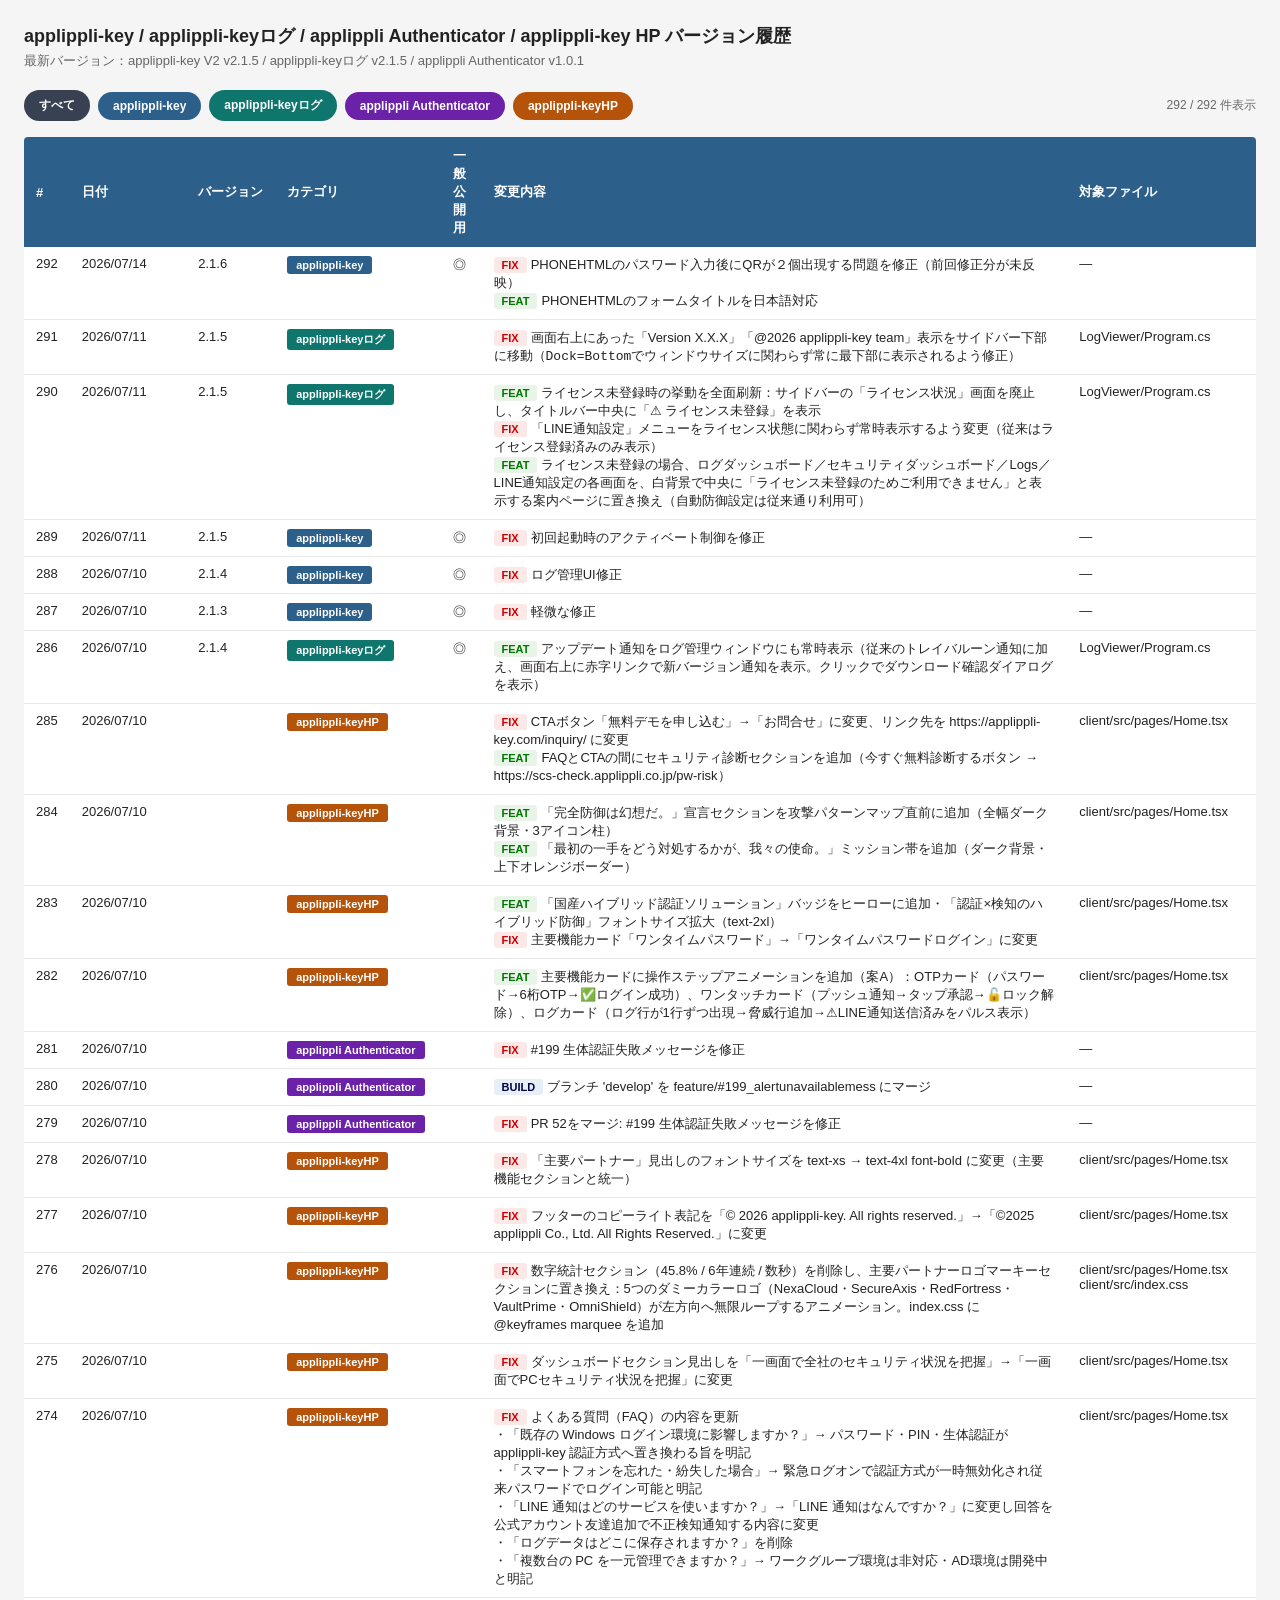
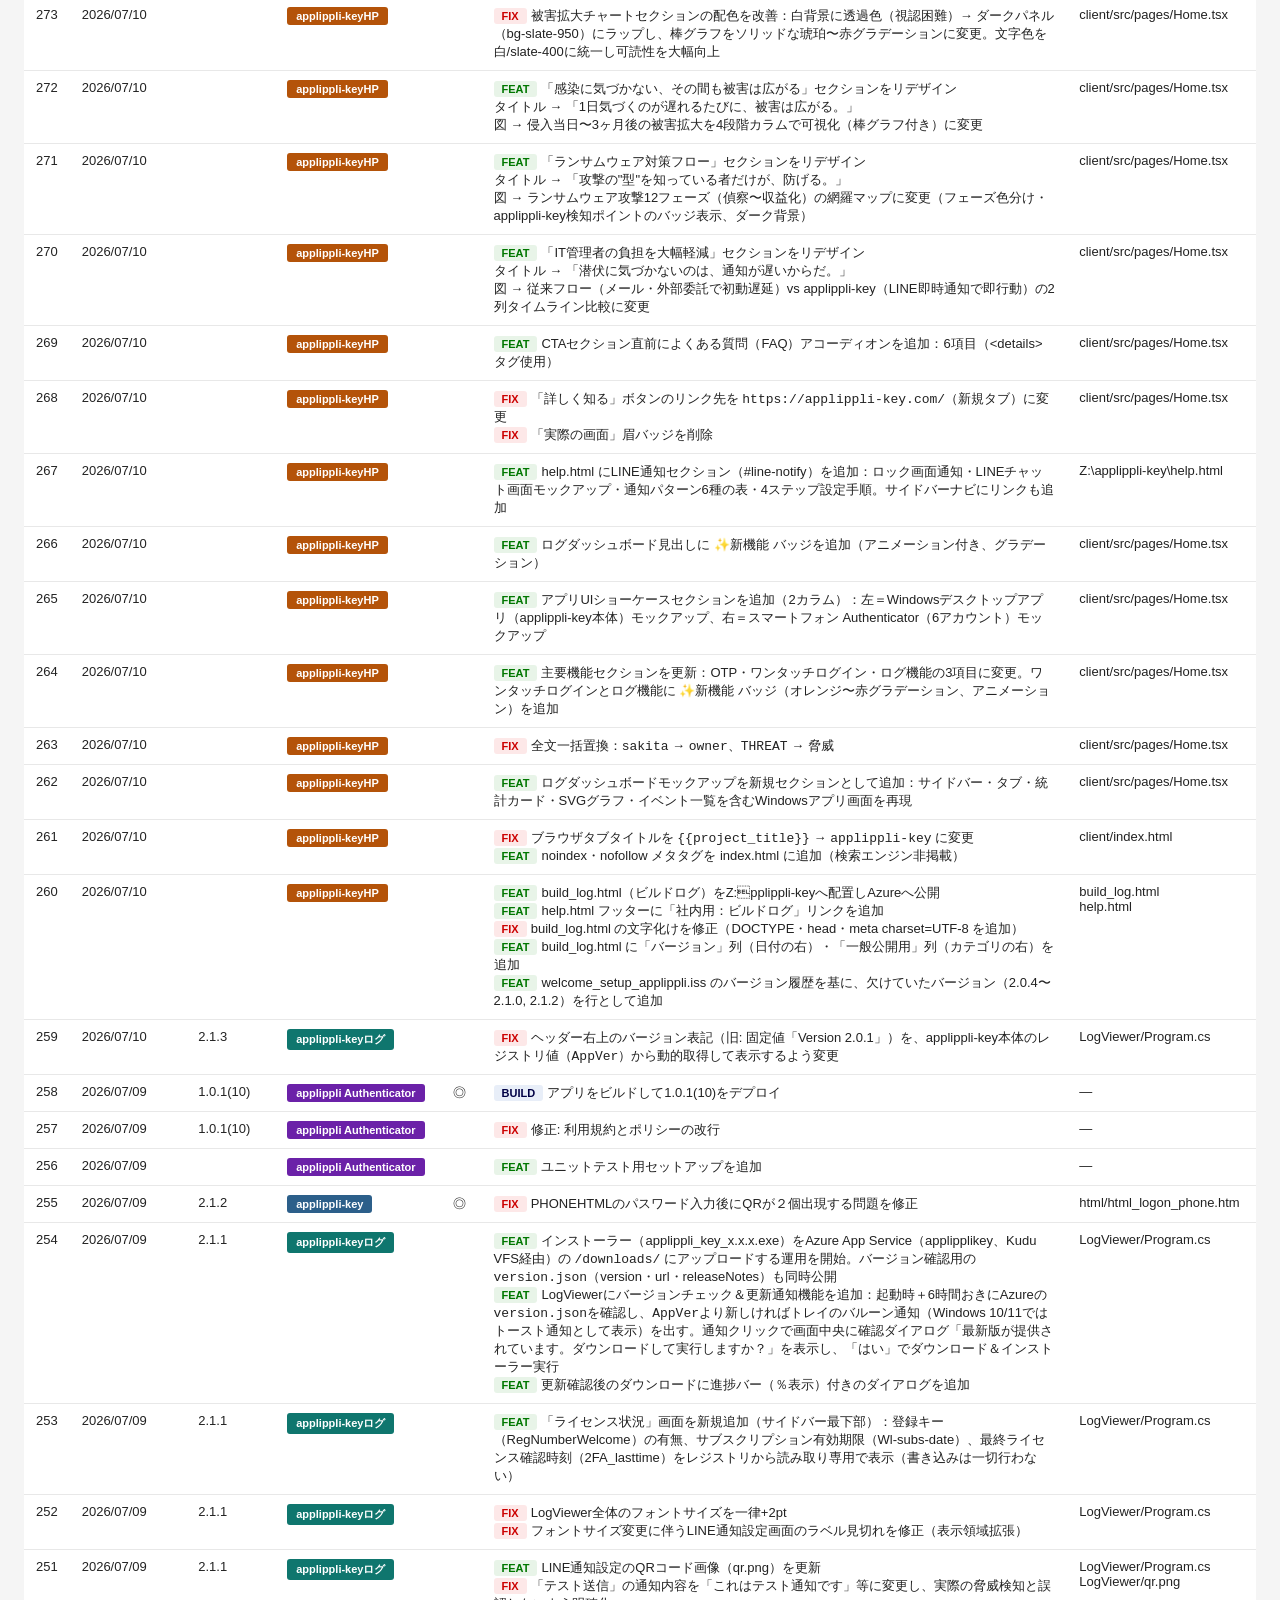
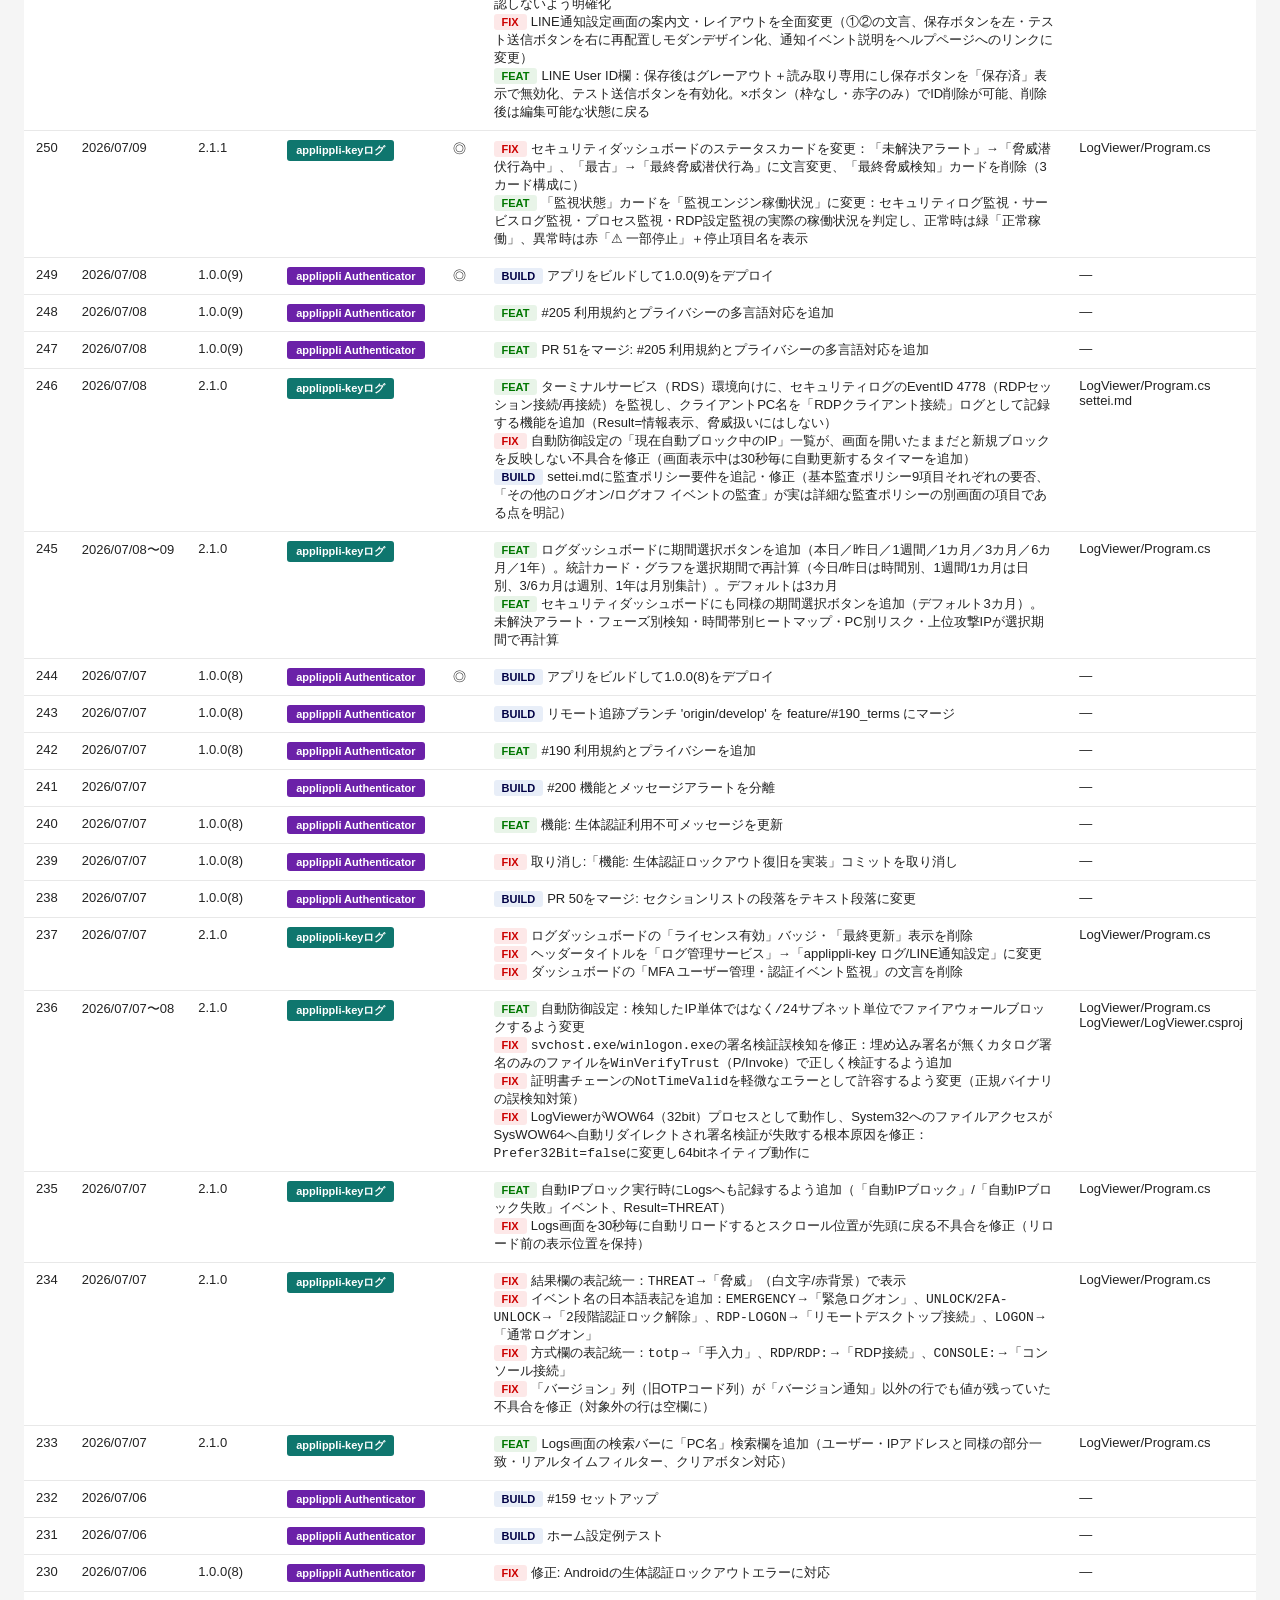
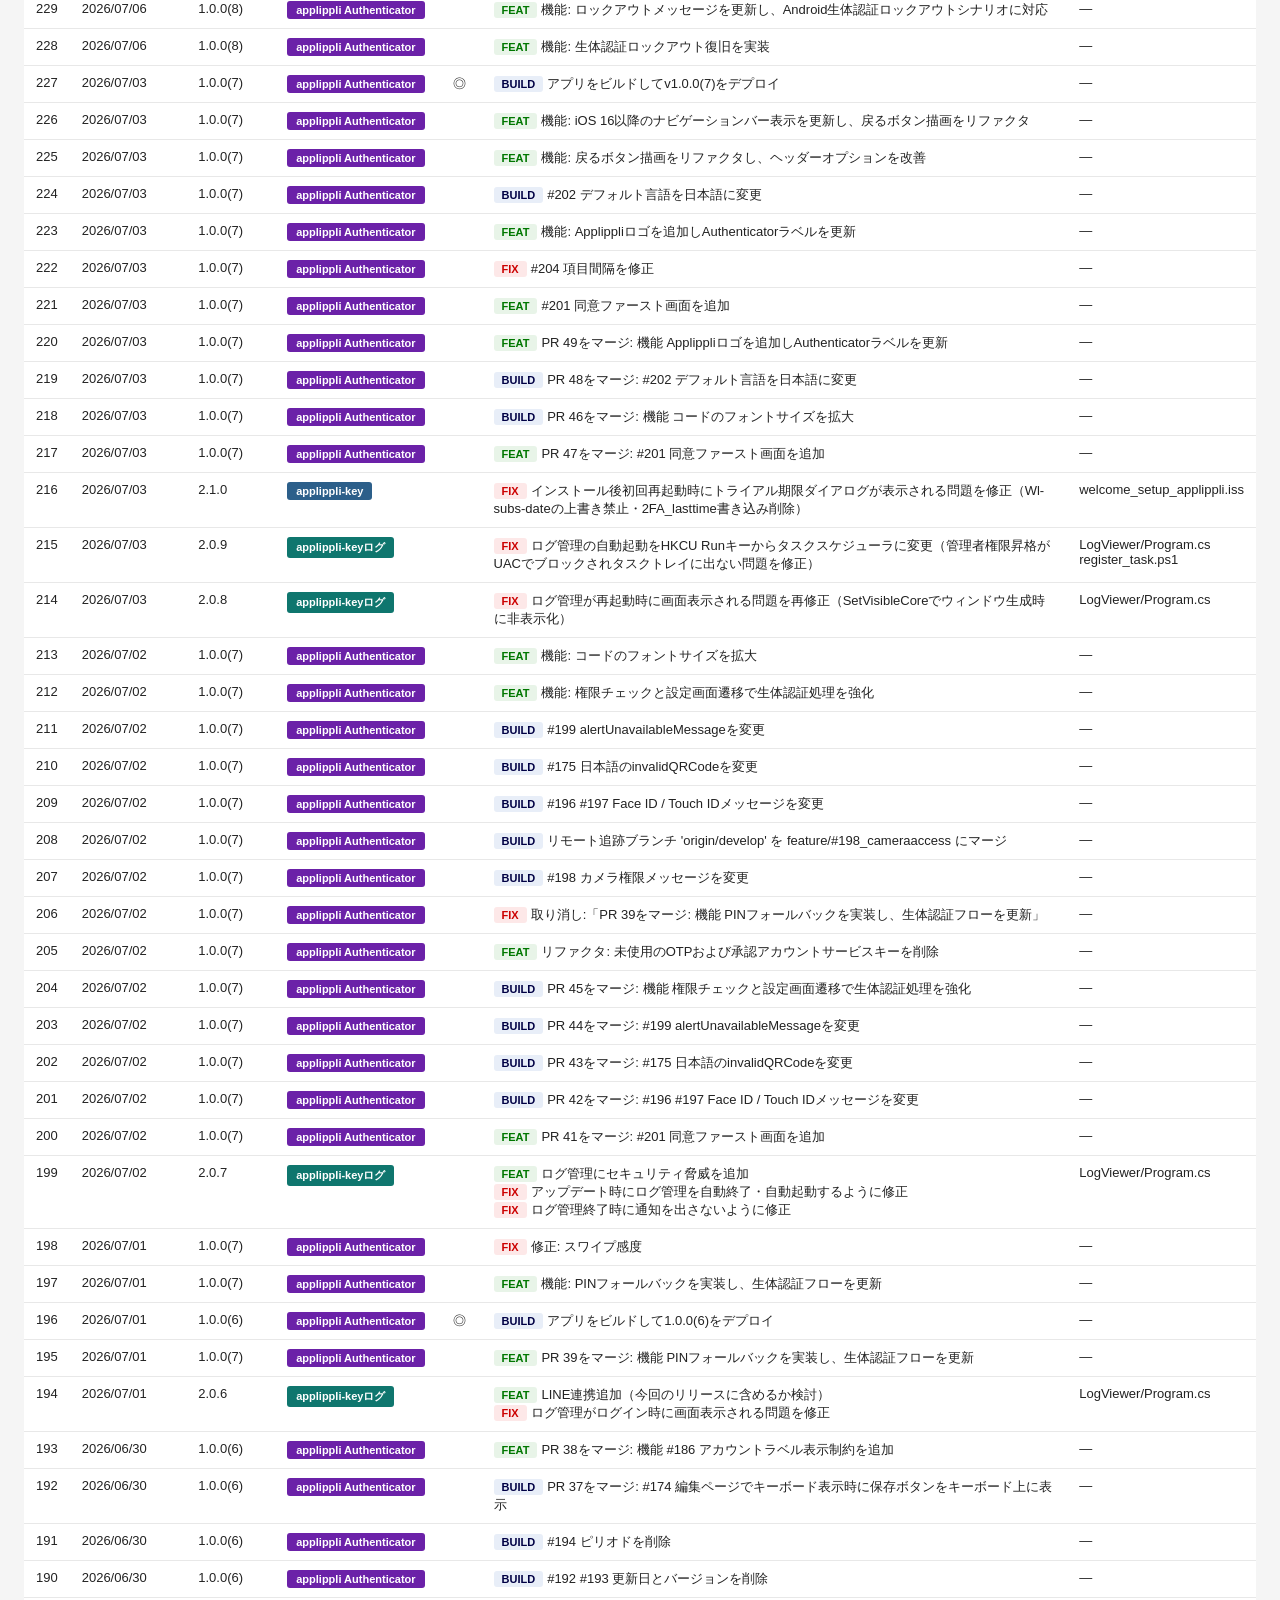
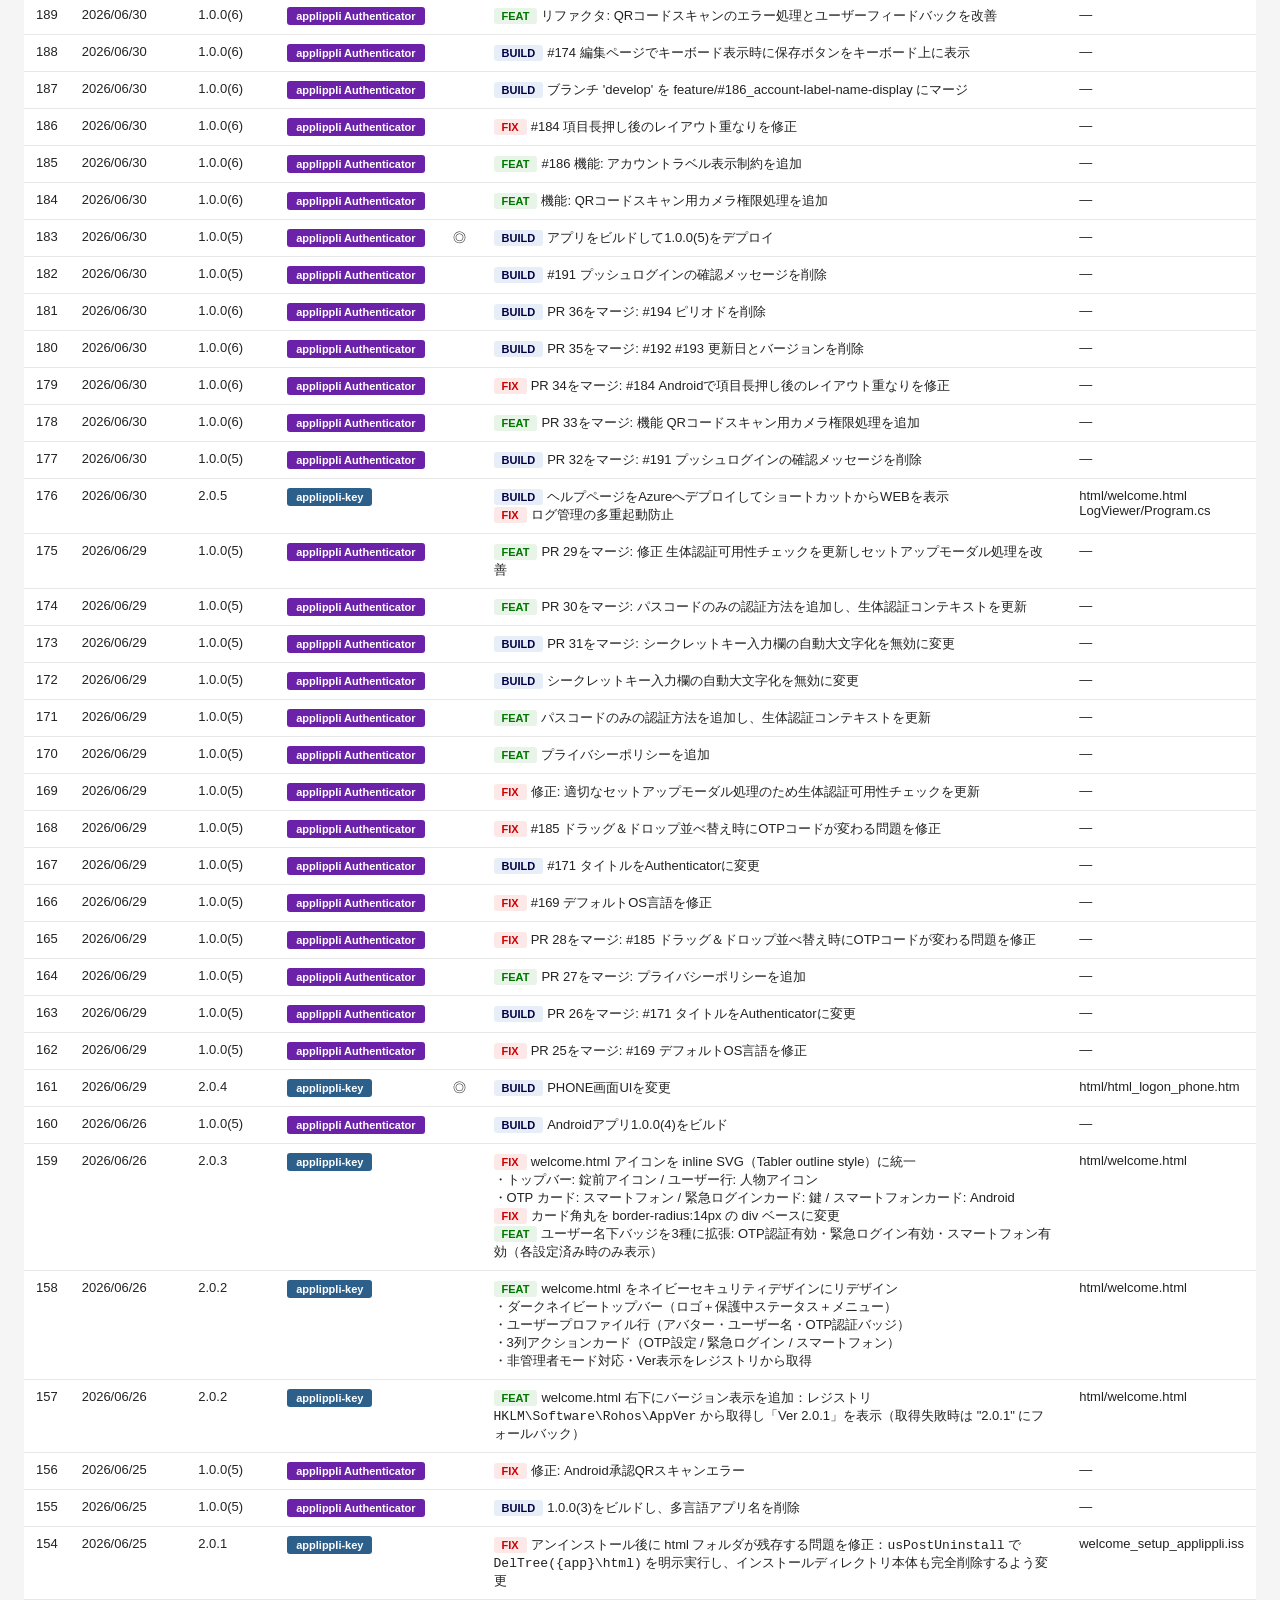
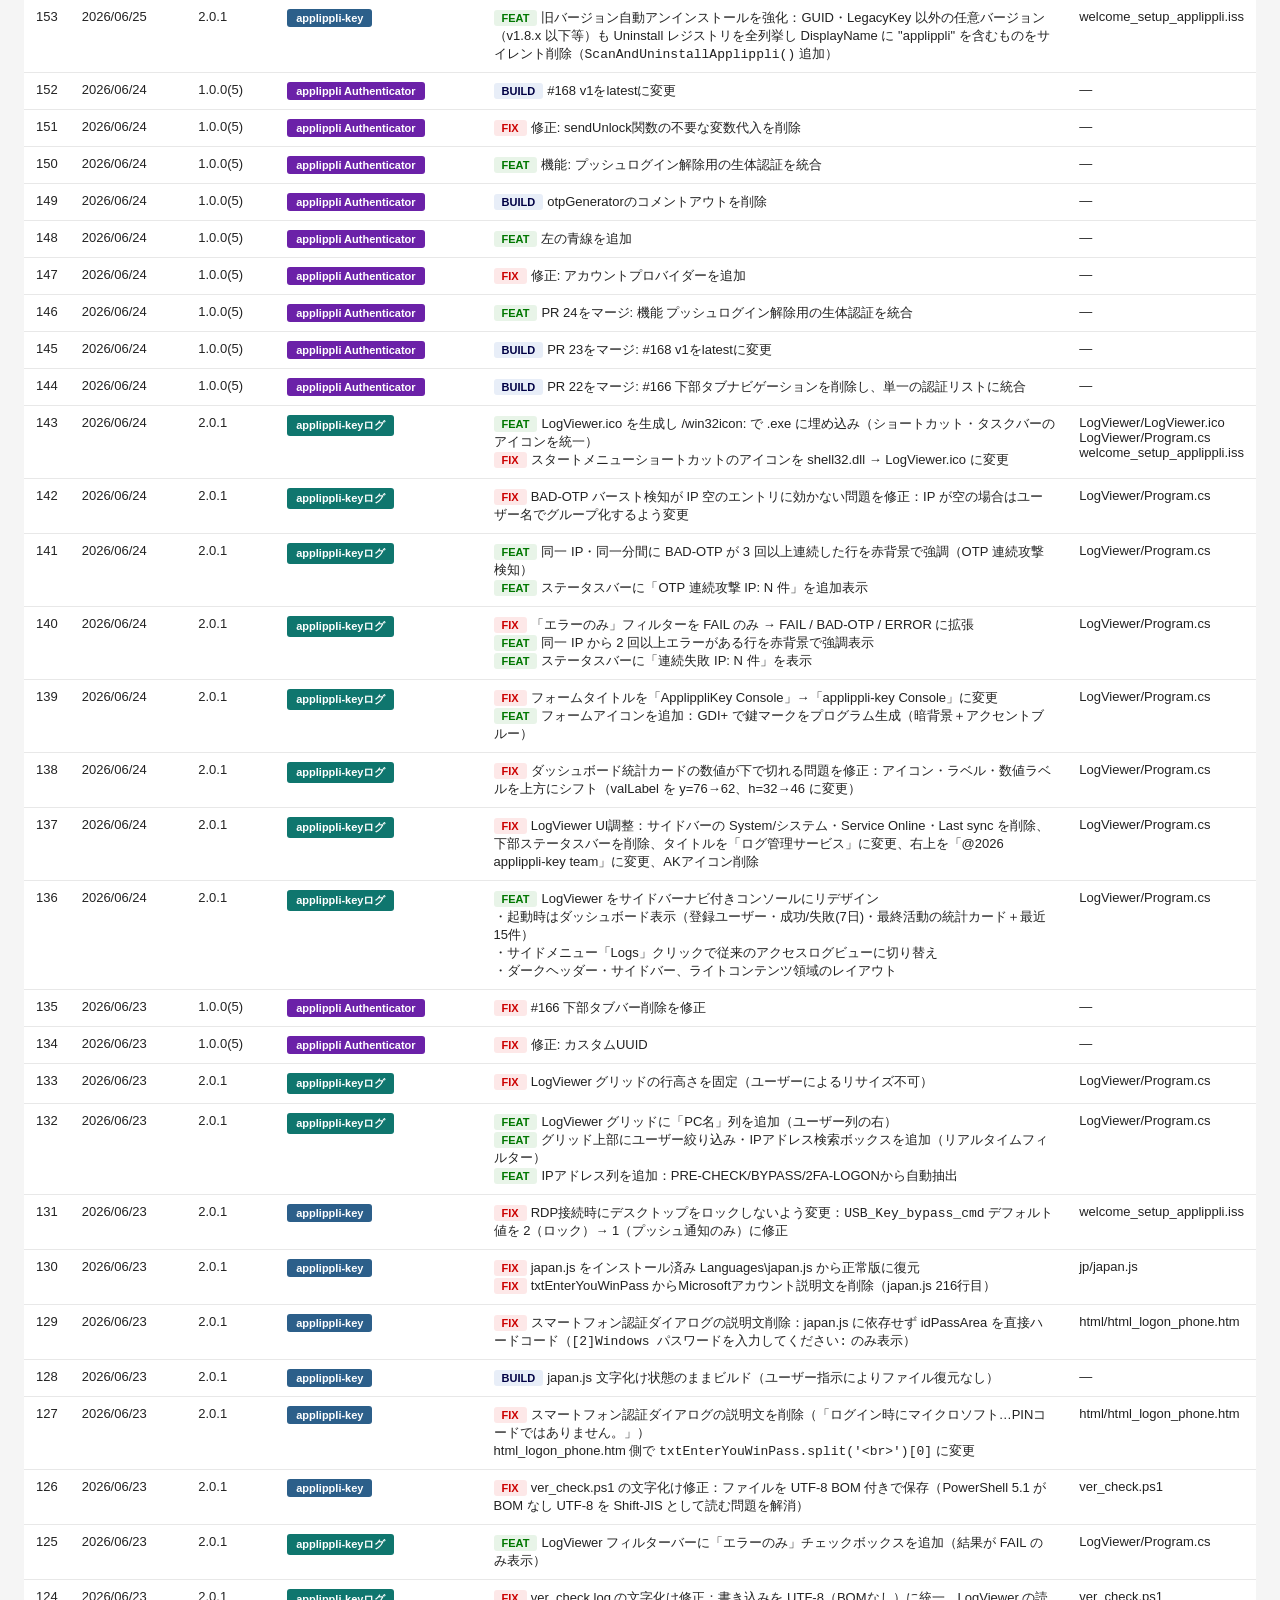
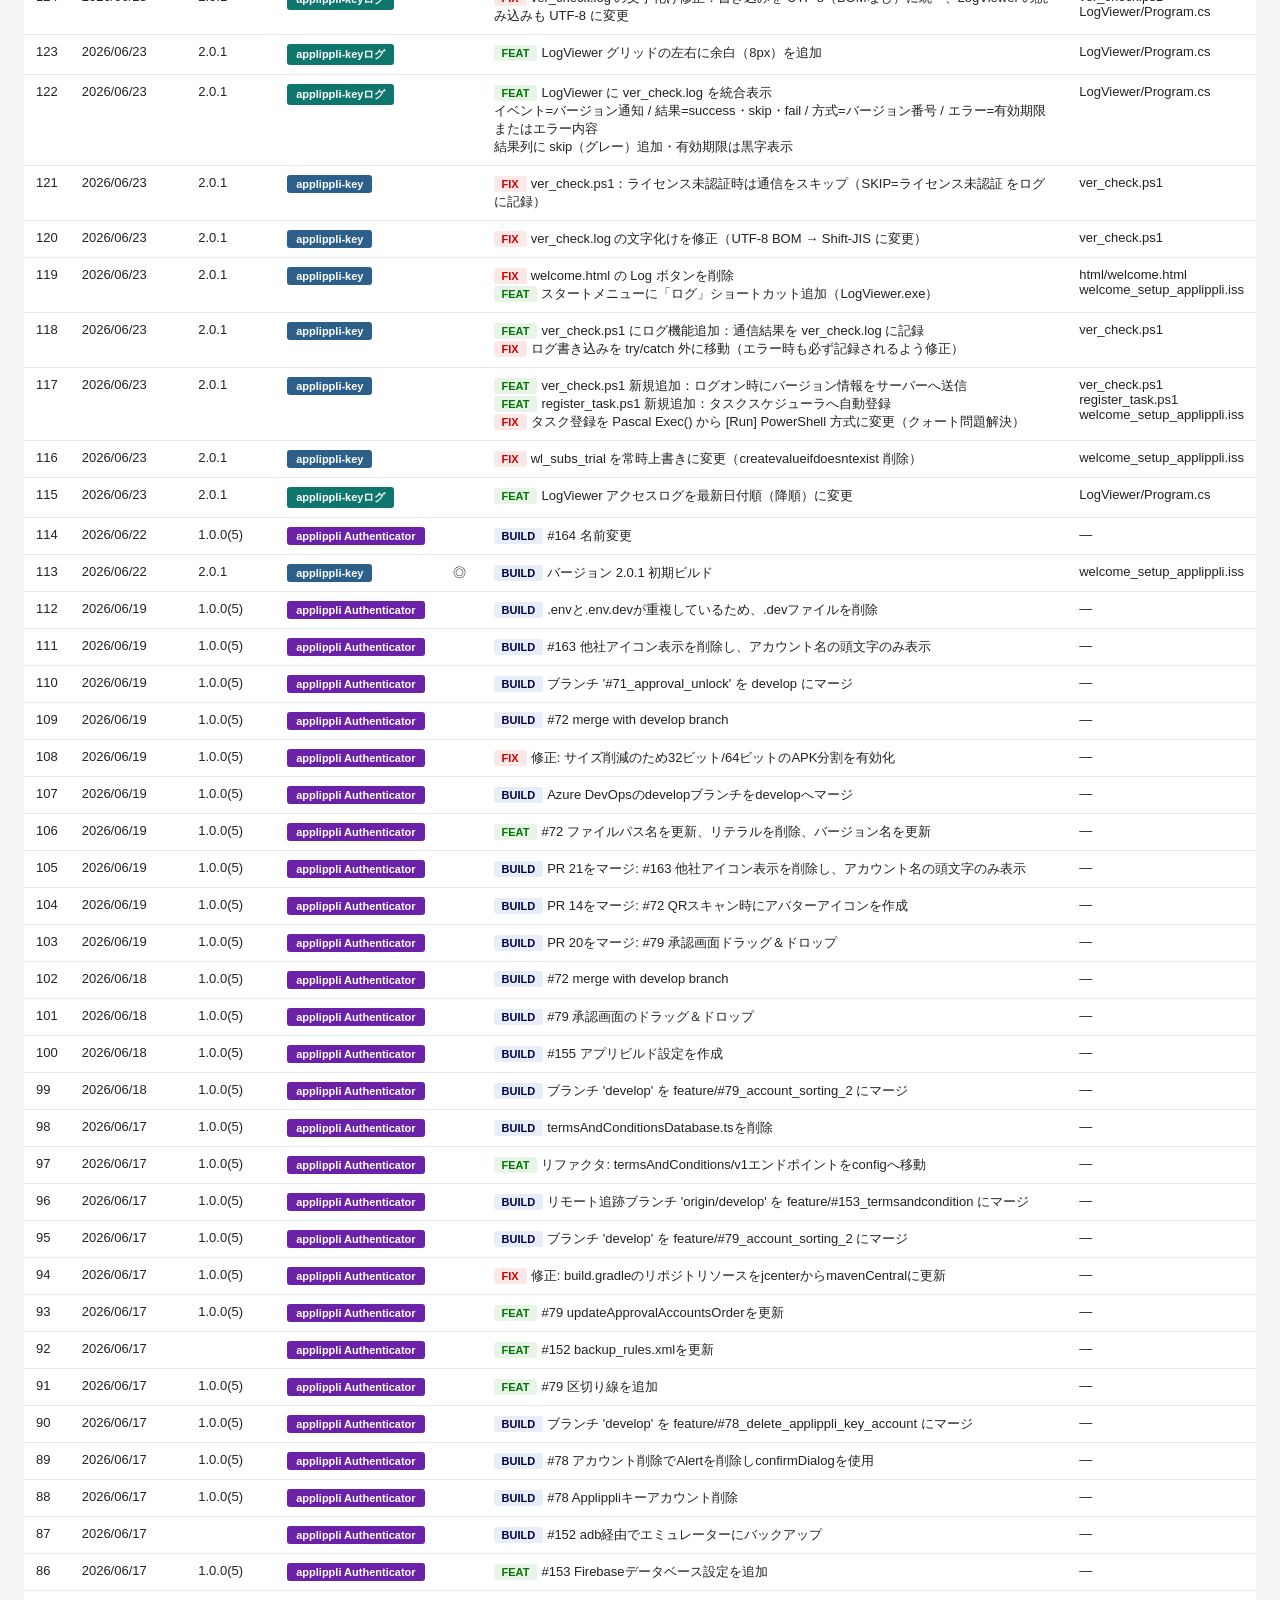
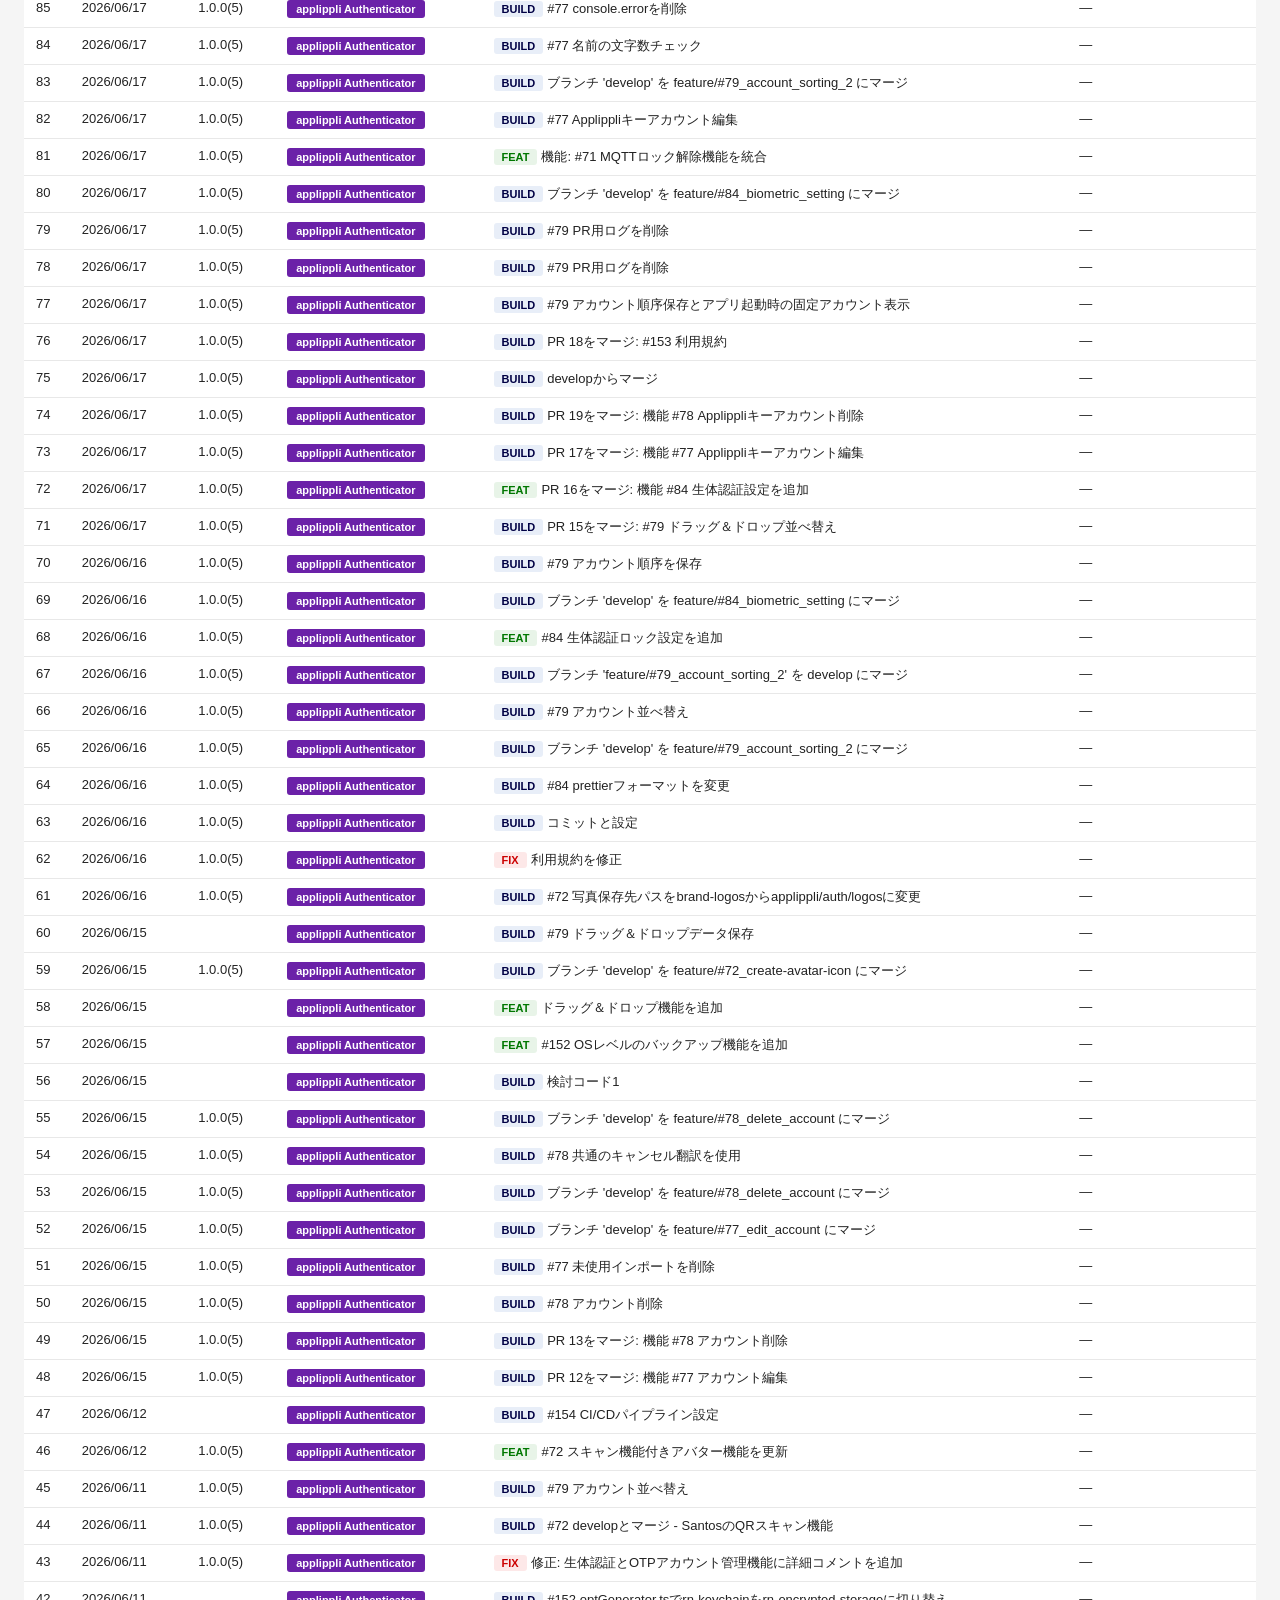
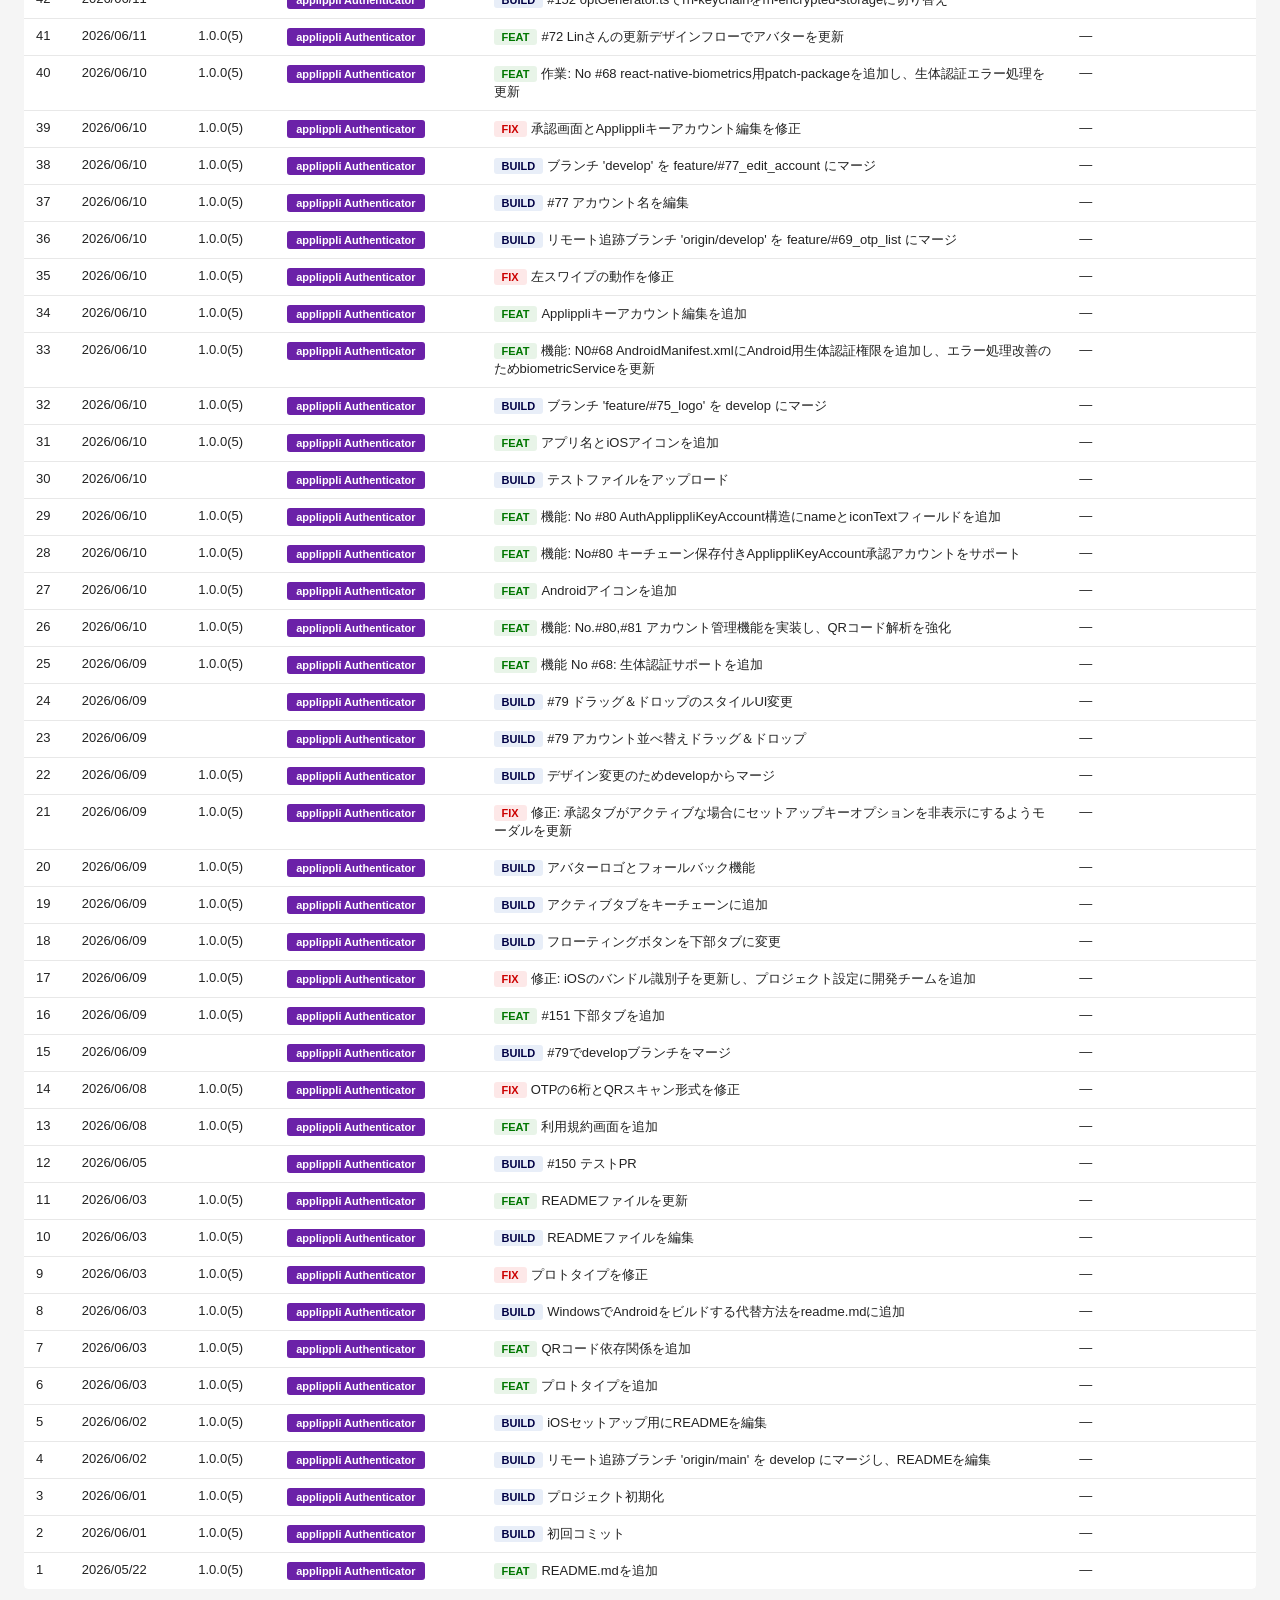
==== build_log.html @ fa963caf "feat(build_log): #292 applippli-key v2.1.6 PHONEHTML QR修正・フォームタイトル日本語対応 Co-Authored-By: Claude Sonne" ====
﻿<!DOCTYPE html>
<html lang="ja">
<head>
<meta charset="UTF-8">
<meta name="viewport" content="width=device-width, initial-scale=1.0">
<title>applippli-key / applippli-keyログ / applippli Authenticator / applippli-key HP バージョン履歴</title>
<style>
  body { font-family: 'Yu Gothic UI', Meiryo, sans-serif; margin: 24px; background: #f5f5f5; color: #222; }
  h1 { font-size: 18px; margin-bottom: 4px; }
  .subtitle { color: #666; font-size: 13px; margin-bottom: 20px; }
  table { border-collapse: collapse; width: 100%; background: #fff; box-shadow: 0 1px 4px rgba(0,0,0,.1); }
  th { background: #2c5f8a; color: #fff; padding: 10px 12px; text-align: left; font-size: 13px; }
  td { padding: 9px 12px; border-bottom: 1px solid #e8e8e8; font-size: 13px; vertical-align: top; }
  tr:last-child td { border-bottom: none; }
  tr:hover td { background: #f0f6ff; }
  .tag { display: inline-block; padding: 2px 8px; border-radius: 3px; font-size: 11px; font-weight: bold; margin-right: 4px; }
  .tag-fix  { background: #fde8e8; color: #c00; }
  .tag-feat { background: #e8f4e8; color: #070; }
  .tag-build{ background: #e8eef8; color: #004; }
  .date { white-space: nowrap; }
  .ver  { white-space: nowrap; }
  .pub  { text-align: center; }
  .cat  { display: inline-block; padding: 3px 9px; border-radius: 3px; font-size: 11px; font-weight: bold; white-space: nowrap; }
  .cat-key  { background: #2c5f8a; color: #fff; }
  .cat-log  { background: #0f766e; color: #fff; }
  .cat-auth { background: #6b21a8; color: #fff; }
  .cat-hp   { background: #b45309; color: #fff; }
  .filter-bar { display:flex; flex-wrap:wrap; gap:8px; align-items:center; margin-bottom:16px; }
  .filter-chip { border:1px solid #d0d5dd; background:#fff; color:#444; border-radius:20px; padding:6px 14px; font-size:12px; font-weight:bold; cursor:pointer; transition:all .15s; }
  .filter-chip:hover { background:#f0f4ff; }
  .filter-chip.active { color:#fff; border-color:transparent; }
  .filter-chip[data-cat="all"].active   { background:#374151; }
  .filter-chip[data-cat="cat-key"].active  { background:#2c5f8a; }
  .filter-chip[data-cat="cat-log"].active  { background:#0f766e; }
  .filter-chip[data-cat="cat-auth"].active { background:#6b21a8; }
  .filter-chip[data-cat="cat-hp"].active   { background:#b45309; }
  #filterCount { margin-left:auto; font-size:12px; color:#666; }
  .table-wrap { overflow-x: auto; -webkit-overflow-scrolling: touch; border-radius: 4px; }
  .table-wrap table { min-width: 760px; }

  @media (max-width: 640px) {
    body { margin: 10px; }
    h1 { font-size: 15px; line-height: 1.4; }
    .subtitle { font-size: 11px; margin-bottom: 14px; }
    .filter-bar { gap: 6px; margin-bottom: 12px; }
    .filter-chip { padding: 5px 10px; font-size: 11px; }
    #filterCount { width: 100%; margin-left: 0; margin-top: 2px; }
    .cat { font-size: 10px; padding: 2px 7px; }
    .tag { font-size: 10px; padding: 1px 6px; }

    /* テーブルをカード型に積み上げ表示（横スクロール不要） */
    .table-wrap { overflow-x: visible; }
    .table-wrap table { min-width: 0; width: 100%; box-shadow: none; background: transparent; border-collapse: separate; }
    thead { display: none; }
    tbody, tr, td { display: block; width: 100%; }
    tr {
      background: #fff;
      border: 1px solid #e2e8f0;
      border-radius: 8px;
      margin-bottom: 10px;
      padding: 10px 12px;
      box-shadow: 0 1px 3px rgba(0,0,0,.06);
    }
    tr:hover td { background: transparent; }
    td {
      padding: 4px 0;
      border-bottom: none;
      font-size: 12px;
    }
    td:empty { display: none; padding: 0; }
    td::before {
      content: attr(data-label);
      display: block;
      font-size: 10px;
      font-weight: bold;
      color: #8fa0b3;
      letter-spacing: .03em;
      margin-bottom: 2px;
    }
    td.num, td.date, td.ver { display: inline-block; width: auto; margin-right: 14px; vertical-align: top; }
  }
</style>
</head>
<body>

<h1>applippli-key / applippli-keyログ / applippli Authenticator / applippli-key HP バージョン履歴</h1>
<div class="subtitle">最新バージョン：applippli-key V2 v2.1.5 / applippli-keyログ v2.1.5 / applippli Authenticator v1.0.1</div>

<div class="filter-bar" id="filterBar">
  <button class="filter-chip active" data-cat="all">すべて</button>
  <button class="filter-chip active" data-cat="cat-key">applippli-key</button>
  <button class="filter-chip active" data-cat="cat-log">applippli-keyログ</button>
  <button class="filter-chip active" data-cat="cat-auth">applippli Authenticator</button>
  <button class="filter-chip active" data-cat="cat-hp">applippli-keyHP</button>
  <span id="filterCount"></span>
</div>

<div class="table-wrap">
<table>
  <thead>
    <tr>
      <th class="num">#</th>
      <th class="date">日付</th>
      <th class="ver">バージョン</th>
      <th>カテゴリ</th>
      <th class="pub">一般公開用</th>
      <th>変更内容</th>
      <th>対象ファイル</th>
    </tr>
  </thead>
  <tbody>
<tr data-cat="cat-key">
      <td class="num" data-label="#">292</td>
      <td class="date" data-label="日付">2026/07/14</td>
      <td class="ver" data-label="バージョン">2.1.6</td>
      <td data-label="カテゴリ"><span class="cat cat-key">applippli-key</span></td>
      <td class="pub" data-label="一般公開用">◎</td>
      <td data-label="変更内容"><span class="tag tag-fix">FIX</span>PHONEHTMLのパスワード入力後にQRが２個出現する問題を修正（前回修正分が未反映）<br><span class="tag tag-feat">FEAT</span>PHONEHTMLのフォームタイトルを日本語対応</td>
      <td data-label="対象ファイル">—</td>
    </tr>
<tr data-cat="cat-log">
      <td class="num" data-label="#">291</td>
      <td class="date" data-label="日付">2026/07/11</td>
      <td class="ver" data-label="バージョン">2.1.5</td>
      <td data-label="カテゴリ"><span class="cat cat-log">applippli-keyログ</span></td>
      <td class="pub" data-label="一般公開用"></td>
      <td data-label="変更内容"><span class="tag tag-fix">FIX</span>画面右上にあった「Version X.X.X」「@2026 applippli-key team」表示をサイドバー下部に移動（<code>Dock=Bottom</code>でウィンドウサイズに関わらず常に最下部に表示されるよう修正）</td>
      <td data-label="対象ファイル">LogViewer/Program.cs</td>
    </tr>
<tr data-cat="cat-log">
      <td class="num" data-label="#">290</td>
      <td class="date" data-label="日付">2026/07/11</td>
      <td class="ver" data-label="バージョン">2.1.5</td>
      <td data-label="カテゴリ"><span class="cat cat-log">applippli-keyログ</span></td>
      <td class="pub" data-label="一般公開用"></td>
      <td data-label="変更内容"><span class="tag tag-feat">FEAT</span>ライセンス未登録時の挙動を全面刷新：サイドバーの「ライセンス状況」画面を廃止し、タイトルバー中央に「⚠ ライセンス未登録」を表示<br>
          <span class="tag tag-fix">FIX</span>「LINE通知設定」メニューをライセンス状態に関わらず常時表示するよう変更（従来はライセンス登録済みのみ表示）<br>
          <span class="tag tag-feat">FEAT</span>ライセンス未登録の場合、ログダッシュボード／セキュリティダッシュボード／Logs／LINE通知設定の各画面を、白背景で中央に「ライセンス未登録のためご利用できません」と表示する案内ページに置き換え（自動防御設定は従来通り利用可）</td>
      <td data-label="対象ファイル">LogViewer/Program.cs</td>
    </tr>
<tr data-cat="cat-key">
      <td class="num" data-label="#">289</td>
      <td class="date" data-label="日付">2026/07/11</td>
      <td class="ver" data-label="バージョン">2.1.5</td>
      <td data-label="カテゴリ"><span class="cat cat-key">applippli-key</span></td>
      <td class="pub" data-label="一般公開用">◎</td>
      <td data-label="変更内容"><span class="tag tag-fix">FIX</span>初回起動時のアクティベート制御を修正</td>
      <td data-label="対象ファイル">—</td>
    </tr>
<tr data-cat="cat-key">
      <td class="num" data-label="#">288</td>
      <td class="date" data-label="日付">2026/07/10</td>
      <td class="ver" data-label="バージョン">2.1.4</td>
      <td data-label="カテゴリ"><span class="cat cat-key">applippli-key</span></td>
      <td class="pub" data-label="一般公開用">◎</td>
      <td data-label="変更内容"><span class="tag tag-fix">FIX</span>ログ管理UI修正</td>
      <td data-label="対象ファイル">—</td>
    </tr>
<tr data-cat="cat-key">
      <td class="num" data-label="#">287</td>
      <td class="date" data-label="日付">2026/07/10</td>
      <td class="ver" data-label="バージョン">2.1.3</td>
      <td data-label="カテゴリ"><span class="cat cat-key">applippli-key</span></td>
      <td class="pub" data-label="一般公開用">◎</td>
      <td data-label="変更内容"><span class="tag tag-fix">FIX</span>軽微な修正</td>
      <td data-label="対象ファイル">—</td>
    </tr>
<tr data-cat="cat-log">
      <td class="num" data-label="#">286</td>
      <td class="date" data-label="日付">2026/07/10</td>
      <td class="ver" data-label="バージョン">2.1.4</td>
      <td data-label="カテゴリ"><span class="cat cat-log">applippli-keyログ</span></td>
      <td class="pub" data-label="一般公開用">◎</td>
      <td data-label="変更内容"><span class="tag tag-feat">FEAT</span>アップデート通知をログ管理ウィンドウにも常時表示（従来のトレイバルーン通知に加え、画面右上に赤字リンクで新バージョン通知を表示。クリックでダウンロード確認ダイアログを表示）</td>
      <td data-label="対象ファイル">LogViewer/Program.cs</td>
    </tr>
<tr data-cat="cat-hp">
      <td class="num" data-label="#">285</td>
      <td class="date" data-label="日付">2026/07/10</td>
      <td class="ver" data-label="バージョン"></td>
      <td data-label="カテゴリ"><span class="cat cat-hp">applippli-keyHP</span></td>
      <td class="pub" data-label="一般公開用"></td>
      <td data-label="変更内容"><span class="tag tag-fix">FIX</span>CTAボタン「無料デモを申し込む」→「お問合せ」に変更、リンク先を https://applippli-key.com/inquiry/ に変更<br><span class="tag tag-feat">FEAT</span>FAQとCTAの間にセキュリティ診断セクションを追加（今すぐ無料診断するボタン → https://scs-check.applippli.co.jp/pw-risk）</td>
      <td data-label="対象ファイル">client/src/pages/Home.tsx</td>
    </tr>
<tr data-cat="cat-hp">
      <td class="num" data-label="#">284</td>
      <td class="date" data-label="日付">2026/07/10</td>
      <td class="ver" data-label="バージョン"></td>
      <td data-label="カテゴリ"><span class="cat cat-hp">applippli-keyHP</span></td>
      <td class="pub" data-label="一般公開用"></td>
      <td data-label="変更内容"><span class="tag tag-feat">FEAT</span>「完全防御は幻想だ。」宣言セクションを攻撃パターンマップ直前に追加（全幅ダーク背景・3アイコン柱）<br><span class="tag tag-feat">FEAT</span>「最初の一手をどう対処するかが、我々の使命。」ミッション帯を追加（ダーク背景・上下オレンジボーダー）</td>
      <td data-label="対象ファイル">client/src/pages/Home.tsx</td>
    </tr>
<tr data-cat="cat-hp">
      <td class="num" data-label="#">283</td>
      <td class="date" data-label="日付">2026/07/10</td>
      <td class="ver" data-label="バージョン"></td>
      <td data-label="カテゴリ"><span class="cat cat-hp">applippli-keyHP</span></td>
      <td class="pub" data-label="一般公開用"></td>
      <td data-label="変更内容"><span class="tag tag-feat">FEAT</span>「国産ハイブリッド認証ソリューション」バッジをヒーローに追加・「認証×検知のハイブリッド防御」フォントサイズ拡大（text-2xl）<br><span class="tag tag-fix">FIX</span>主要機能カード「ワンタイムパスワード」→「ワンタイムパスワードログイン」に変更</td>
      <td data-label="対象ファイル">client/src/pages/Home.tsx</td>
    </tr>
<tr data-cat="cat-hp">
      <td class="num" data-label="#">282</td>
      <td class="date" data-label="日付">2026/07/10</td>
      <td class="ver" data-label="バージョン"></td>
      <td data-label="カテゴリ"><span class="cat cat-hp">applippli-keyHP</span></td>
      <td class="pub" data-label="一般公開用"></td>
      <td data-label="変更内容"><span class="tag tag-feat">FEAT</span>主要機能カードに操作ステップアニメーションを追加（案A）：OTPカード（パスワード→6桁OTP→✅ログイン成功）、ワンタッチカード（プッシュ通知→タップ承認→🔓ロック解除）、ログカード（ログ行が1行ずつ出現→脅威行追加→⚠LINE通知送信済みをパルス表示）</td>
      <td data-label="対象ファイル">client/src/pages/Home.tsx</td>
    </tr>
<tr data-cat="cat-auth">
      <td class="num" data-label="#">281</td>
      <td class="date" data-label="日付">2026/07/10</td>
      <td class="ver" data-label="バージョン"></td>
      <td data-label="カテゴリ"><span class="cat cat-auth">applippli Authenticator</span></td>
      <td class="pub" data-label="一般公開用"></td>
      <td data-label="変更内容"><span class="tag tag-fix">FIX</span>#199 生体認証失敗メッセージを修正</td>
      <td data-label="対象ファイル">—</td>
    </tr>
<tr data-cat="cat-auth">
      <td class="num" data-label="#">280</td>
      <td class="date" data-label="日付">2026/07/10</td>
      <td class="ver" data-label="バージョン"></td>
      <td data-label="カテゴリ"><span class="cat cat-auth">applippli Authenticator</span></td>
      <td class="pub" data-label="一般公開用"></td>
      <td data-label="変更内容"><span class="tag tag-build">BUILD</span>ブランチ 'develop' を feature/#199_alertunavailablemess にマージ</td>
      <td data-label="対象ファイル">—</td>
    </tr>
<tr data-cat="cat-auth">
      <td class="num" data-label="#">279</td>
      <td class="date" data-label="日付">2026/07/10</td>
      <td class="ver" data-label="バージョン"></td>
      <td data-label="カテゴリ"><span class="cat cat-auth">applippli Authenticator</span></td>
      <td class="pub" data-label="一般公開用"></td>
      <td data-label="変更内容"><span class="tag tag-fix">FIX</span>PR 52をマージ: #199 生体認証失敗メッセージを修正</td>
      <td data-label="対象ファイル">—</td>
    </tr>
<tr data-cat="cat-hp">
      <td class="num" data-label="#">278</td>
      <td class="date" data-label="日付">2026/07/10</td>
      <td class="ver" data-label="バージョン"></td>
      <td data-label="カテゴリ"><span class="cat cat-hp">applippli-keyHP</span></td>
      <td class="pub" data-label="一般公開用"></td>
      <td data-label="変更内容"><span class="tag tag-fix">FIX</span>「主要パートナー」見出しのフォントサイズを text-xs → text-4xl font-bold に変更（主要機能セクションと統一）</td>
      <td data-label="対象ファイル">client/src/pages/Home.tsx</td>
    </tr>
<tr data-cat="cat-hp">
      <td class="num" data-label="#">277</td>
      <td class="date" data-label="日付">2026/07/10</td>
      <td class="ver" data-label="バージョン"></td>
      <td data-label="カテゴリ"><span class="cat cat-hp">applippli-keyHP</span></td>
      <td class="pub" data-label="一般公開用"></td>
      <td data-label="変更内容"><span class="tag tag-fix">FIX</span>フッターのコピーライト表記を「© 2026 applippli-key. All rights reserved.」→「©2025 applippli Co., Ltd. All Rights Reserved.」に変更</td>
      <td data-label="対象ファイル">client/src/pages/Home.tsx</td>
    </tr>
<tr data-cat="cat-hp">
      <td class="num" data-label="#">276</td>
      <td class="date" data-label="日付">2026/07/10</td>
      <td class="ver" data-label="バージョン"></td>
      <td data-label="カテゴリ"><span class="cat cat-hp">applippli-keyHP</span></td>
      <td class="pub" data-label="一般公開用"></td>
      <td data-label="変更内容"><span class="tag tag-fix">FIX</span>数字統計セクション（45.8% / 6年連続 / 数秒）を削除し、主要パートナーロゴマーキーセクションに置き換え：5つのダミーカラーロゴ（NexaCloud・SecureAxis・RedFortress・VaultPrime・OmniShield）が左方向へ無限ループするアニメーション。index.css に @keyframes marquee を追加</td>
      <td data-label="対象ファイル">client/src/pages/Home.tsx<br>client/src/index.css</td>
    </tr>
<tr data-cat="cat-hp">
      <td class="num" data-label="#">275</td>
      <td class="date" data-label="日付">2026/07/10</td>
      <td class="ver" data-label="バージョン"></td>
      <td data-label="カテゴリ"><span class="cat cat-hp">applippli-keyHP</span></td>
      <td class="pub" data-label="一般公開用"></td>
      <td data-label="変更内容"><span class="tag tag-fix">FIX</span>ダッシュボードセクション見出しを「一画面で全社のセキュリティ状況を把握」→「一画面でPCセキュリティ状況を把握」に変更</td>
      <td data-label="対象ファイル">client/src/pages/Home.tsx</td>
    </tr>
<tr data-cat="cat-hp">
      <td class="num" data-label="#">274</td>
      <td class="date" data-label="日付">2026/07/10</td>
      <td class="ver" data-label="バージョン"></td>
      <td data-label="カテゴリ"><span class="cat cat-hp">applippli-keyHP</span></td>
      <td class="pub" data-label="一般公開用"></td>
      <td data-label="変更内容"><span class="tag tag-fix">FIX</span>よくある質問（FAQ）の内容を更新<br>
          ・「既存の Windows ログイン環境に影響しますか？」→ パスワード・PIN・生体認証が applippli-key 認証方式へ置き換わる旨を明記<br>
          ・「スマートフォンを忘れた・紛失した場合」→ 緊急ログオンで認証方式が一時無効化され従来パスワードでログイン可能と明記<br>
          ・「LINE 通知はどのサービスを使いますか？」→「LINE 通知はなんですか？」に変更し回答を公式アカウント友達追加で不正検知通知する内容に変更<br>
          ・「ログデータはどこに保存されますか？」を削除<br>
          ・「複数台の PC を一元管理できますか？」→ ワークグループ環境は非対応・AD環境は開発中と明記</td>
      <td data-label="対象ファイル">client/src/pages/Home.tsx</td>
    </tr>
<tr data-cat="cat-hp">
      <td class="num" data-label="#">273</td>
      <td class="date" data-label="日付">2026/07/10</td>
      <td class="ver" data-label="バージョン"></td>
      <td data-label="カテゴリ"><span class="cat cat-hp">applippli-keyHP</span></td>
      <td class="pub" data-label="一般公開用"></td>
      <td data-label="変更内容"><span class="tag tag-fix">FIX</span>被害拡大チャートセクションの配色を改善：白背景に透過色（視認困難）→ ダークパネル（bg-slate-950）にラップし、棒グラフをソリッドな琥珀〜赤グラデーションに変更。文字色を白/slate-400に統一し可読性を大幅向上</td>
      <td data-label="対象ファイル">client/src/pages/Home.tsx</td>
    </tr>
<tr data-cat="cat-hp">
      <td class="num" data-label="#">272</td>
      <td class="date" data-label="日付">2026/07/10</td>
      <td class="ver" data-label="バージョン"></td>
      <td data-label="カテゴリ"><span class="cat cat-hp">applippli-keyHP</span></td>
      <td class="pub" data-label="一般公開用"></td>
      <td data-label="変更内容"><span class="tag tag-feat">FEAT</span>「感染に気づかない、その間も被害は広がる」セクションをリデザイン<br>
          タイトル → 「1日気づくのが遅れるたびに、被害は広がる。」<br>
          図 → 侵入当日〜3ヶ月後の被害拡大を4段階カラムで可視化（棒グラフ付き）に変更</td>
      <td data-label="対象ファイル">client/src/pages/Home.tsx</td>
    </tr>
<tr data-cat="cat-hp">
      <td class="num" data-label="#">271</td>
      <td class="date" data-label="日付">2026/07/10</td>
      <td class="ver" data-label="バージョン"></td>
      <td data-label="カテゴリ"><span class="cat cat-hp">applippli-keyHP</span></td>
      <td class="pub" data-label="一般公開用"></td>
      <td data-label="変更内容"><span class="tag tag-feat">FEAT</span>「ランサムウェア対策フロー」セクションをリデザイン<br>
          タイトル → 「攻撃の"型"を知っている者だけが、防げる。」<br>
          図 → ランサムウェア攻撃12フェーズ（偵察〜収益化）の網羅マップに変更（フェーズ色分け・applippli-key検知ポイントのバッジ表示、ダーク背景）</td>
      <td data-label="対象ファイル">client/src/pages/Home.tsx</td>
    </tr>
<tr data-cat="cat-hp">
      <td class="num" data-label="#">270</td>
      <td class="date" data-label="日付">2026/07/10</td>
      <td class="ver" data-label="バージョン"></td>
      <td data-label="カテゴリ"><span class="cat cat-hp">applippli-keyHP</span></td>
      <td class="pub" data-label="一般公開用"></td>
      <td data-label="変更内容"><span class="tag tag-feat">FEAT</span>「IT管理者の負担を大幅軽減」セクションをリデザイン<br>
          タイトル → 「潜伏に気づかないのは、通知が遅いからだ。」<br>
          図 → 従来フロー（メール・外部委託で初動遅延）vs applippli-key（LINE即時通知で即行動）の2列タイムライン比較に変更</td>
      <td data-label="対象ファイル">client/src/pages/Home.tsx</td>
    </tr>
<tr data-cat="cat-hp">
      <td class="num" data-label="#">269</td>
      <td class="date" data-label="日付">2026/07/10</td>
      <td class="ver" data-label="バージョン"></td>
      <td data-label="カテゴリ"><span class="cat cat-hp">applippli-keyHP</span></td>
      <td class="pub" data-label="一般公開用"></td>
      <td data-label="変更内容"><span class="tag tag-feat">FEAT</span>CTAセクション直前によくある質問（FAQ）アコーディオンを追加：6項目（&lt;details&gt;タグ使用）</td>
      <td data-label="対象ファイル">client/src/pages/Home.tsx</td>
    </tr>
<tr data-cat="cat-hp">
      <td class="num" data-label="#">268</td>
      <td class="date" data-label="日付">2026/07/10</td>
      <td class="ver" data-label="バージョン"></td>
      <td data-label="カテゴリ"><span class="cat cat-hp">applippli-keyHP</span></td>
      <td class="pub" data-label="一般公開用"></td>
      <td data-label="変更内容"><span class="tag tag-fix">FIX</span>「詳しく知る」ボタンのリンク先を <code>https://applippli-key.com/</code>（新規タブ）に変更<br>
          <span class="tag tag-fix">FIX</span>「実際の画面」眉バッジを削除</td>
      <td data-label="対象ファイル">client/src/pages/Home.tsx</td>
    </tr>
<tr data-cat="cat-hp">
      <td class="num" data-label="#">267</td>
      <td class="date" data-label="日付">2026/07/10</td>
      <td class="ver" data-label="バージョン"></td>
      <td data-label="カテゴリ"><span class="cat cat-hp">applippli-keyHP</span></td>
      <td class="pub" data-label="一般公開用"></td>
      <td data-label="変更内容"><span class="tag tag-feat">FEAT</span>help.html にLINE通知セクション（#line-notify）を追加：ロック画面通知・LINEチャット画面モックアップ・通知パターン6種の表・4ステップ設定手順。サイドバーナビにリンクも追加</td>
      <td data-label="対象ファイル">Z:\applippli-key\help.html</td>
    </tr>
<tr data-cat="cat-hp">
      <td class="num" data-label="#">266</td>
      <td class="date" data-label="日付">2026/07/10</td>
      <td class="ver" data-label="バージョン"></td>
      <td data-label="カテゴリ"><span class="cat cat-hp">applippli-keyHP</span></td>
      <td class="pub" data-label="一般公開用"></td>
      <td data-label="変更内容"><span class="tag tag-feat">FEAT</span>ログダッシュボード見出しに ✨新機能 バッジを追加（アニメーション付き、グラデーション）</td>
      <td data-label="対象ファイル">client/src/pages/Home.tsx</td>
    </tr>
<tr data-cat="cat-hp">
      <td class="num" data-label="#">265</td>
      <td class="date" data-label="日付">2026/07/10</td>
      <td class="ver" data-label="バージョン"></td>
      <td data-label="カテゴリ"><span class="cat cat-hp">applippli-keyHP</span></td>
      <td class="pub" data-label="一般公開用"></td>
      <td data-label="変更内容"><span class="tag tag-feat">FEAT</span>アプリUIショーケースセクションを追加（2カラム）：左＝Windowsデスクトップアプリ（applippli-key本体）モックアップ、右＝スマートフォン Authenticator（6アカウント）モックアップ</td>
      <td data-label="対象ファイル">client/src/pages/Home.tsx</td>
    </tr>
<tr data-cat="cat-hp">
      <td class="num" data-label="#">264</td>
      <td class="date" data-label="日付">2026/07/10</td>
      <td class="ver" data-label="バージョン"></td>
      <td data-label="カテゴリ"><span class="cat cat-hp">applippli-keyHP</span></td>
      <td class="pub" data-label="一般公開用"></td>
      <td data-label="変更内容"><span class="tag tag-feat">FEAT</span>主要機能セクションを更新：OTP・ワンタッチログイン・ログ機能の3項目に変更。ワンタッチログインとログ機能に ✨新機能 バッジ（オレンジ〜赤グラデーション、アニメーション）を追加</td>
      <td data-label="対象ファイル">client/src/pages/Home.tsx</td>
    </tr>
<tr data-cat="cat-hp">
      <td class="num" data-label="#">263</td>
      <td class="date" data-label="日付">2026/07/10</td>
      <td class="ver" data-label="バージョン"></td>
      <td data-label="カテゴリ"><span class="cat cat-hp">applippli-keyHP</span></td>
      <td class="pub" data-label="一般公開用"></td>
      <td data-label="変更内容"><span class="tag tag-fix">FIX</span>全文一括置換：<code>sakita</code> → <code>owner</code>、<code>THREAT</code> → <code>脅威</code></td>
      <td data-label="対象ファイル">client/src/pages/Home.tsx</td>
    </tr>
<tr data-cat="cat-hp">
      <td class="num" data-label="#">262</td>
      <td class="date" data-label="日付">2026/07/10</td>
      <td class="ver" data-label="バージョン"></td>
      <td data-label="カテゴリ"><span class="cat cat-hp">applippli-keyHP</span></td>
      <td class="pub" data-label="一般公開用"></td>
      <td data-label="変更内容"><span class="tag tag-feat">FEAT</span>ログダッシュボードモックアップを新規セクションとして追加：サイドバー・タブ・統計カード・SVGグラフ・イベント一覧を含むWindowsアプリ画面を再現</td>
      <td data-label="対象ファイル">client/src/pages/Home.tsx</td>
    </tr>
<tr data-cat="cat-hp">
      <td class="num" data-label="#">261</td>
      <td class="date" data-label="日付">2026/07/10</td>
      <td class="ver" data-label="バージョン"></td>
      <td data-label="カテゴリ"><span class="cat cat-hp">applippli-keyHP</span></td>
      <td class="pub" data-label="一般公開用"></td>
      <td data-label="変更内容"><span class="tag tag-fix">FIX</span>ブラウザタブタイトルを <code>{{project_title}}</code> → <code>applippli-key</code> に変更<br>
          <span class="tag tag-feat">FEAT</span>noindex・nofollow メタタグを index.html に追加（検索エンジン非掲載）</td>
      <td data-label="対象ファイル">client/index.html</td>
    </tr>
<tr data-cat="cat-hp">
      <td class="num" data-label="#">260</td>
      <td class="date" data-label="日付">2026/07/10</td>
      <td class="ver" data-label="バージョン"></td>
      <td data-label="カテゴリ"><span class="cat cat-hp">applippli-keyHP</span></td>
      <td class="pub" data-label="一般公開用"></td>
      <td data-label="変更内容"><span class="tag tag-feat">FEAT</span>build_log.html（ビルドログ）をZ:pplippli-keyへ配置しAzureへ公開<br>
          <span class="tag tag-feat">FEAT</span>help.html フッターに「社内用：ビルドログ」リンクを追加<br>
          <span class="tag tag-fix">FIX</span>build_log.html の文字化けを修正（DOCTYPE・head・meta charset=UTF-8 を追加）<br>
          <span class="tag tag-feat">FEAT</span>build_log.html に「バージョン」列（日付の右）・「一般公開用」列（カテゴリの右）を追加<br>
          <span class="tag tag-feat">FEAT</span>welcome_setup_applippli.iss のバージョン履歴を基に、欠けていたバージョン（2.0.4〜2.1.0, 2.1.2）を行として追加</td>
      <td data-label="対象ファイル">build_log.html<br>help.html</td>
    </tr>
<tr data-cat="cat-log">
      <td class="num" data-label="#">259</td>
      <td class="date" data-label="日付">2026/07/10</td>
      <td class="ver" data-label="バージョン">2.1.3</td>
      <td data-label="カテゴリ"><span class="cat cat-log">applippli-keyログ</span></td>
      <td class="pub" data-label="一般公開用"></td>
      <td data-label="変更内容"><span class="tag tag-fix">FIX</span>ヘッダー右上のバージョン表記（旧: 固定値「Version 2.0.1」）を、applippli-key本体のレジストリ値（<code>AppVer</code>）から動的取得して表示するよう変更</td>
      <td data-label="対象ファイル">LogViewer/Program.cs</td>
    </tr>
<tr data-cat="cat-auth">
      <td class="num" data-label="#">258</td>
      <td class="date" data-label="日付">2026/07/09</td>
      <td class="ver" data-label="バージョン">1.0.1(10)</td>
      <td data-label="カテゴリ"><span class="cat cat-auth">applippli Authenticator</span></td>
      <td class="pub" data-label="一般公開用">◎</td>
      <td data-label="変更内容"><span class="tag tag-build">BUILD</span>アプリをビルドして1.0.1(10)をデプロイ</td>
      <td data-label="対象ファイル">—</td>
    </tr>
<tr data-cat="cat-auth">
      <td class="num" data-label="#">257</td>
      <td class="date" data-label="日付">2026/07/09</td>
      <td class="ver" data-label="バージョン">1.0.1(10)</td>
      <td data-label="カテゴリ"><span class="cat cat-auth">applippli Authenticator</span></td>
      <td class="pub" data-label="一般公開用"></td>
      <td data-label="変更内容"><span class="tag tag-fix">FIX</span>修正: 利用規約とポリシーの改行</td>
      <td data-label="対象ファイル">—</td>
    </tr>
<tr data-cat="cat-auth">
      <td class="num" data-label="#">256</td>
      <td class="date" data-label="日付">2026/07/09</td>
      <td class="ver" data-label="バージョン"></td>
      <td data-label="カテゴリ"><span class="cat cat-auth">applippli Authenticator</span></td>
      <td class="pub" data-label="一般公開用"></td>
      <td data-label="変更内容"><span class="tag tag-feat">FEAT</span>ユニットテスト用セットアップを追加</td>
      <td data-label="対象ファイル">—</td>
    </tr>
<tr data-cat="cat-key">
      <td class="num" data-label="#">255</td>
      <td class="date" data-label="日付">2026/07/09</td>
      <td class="ver" data-label="バージョン">2.1.2</td>
      <td data-label="カテゴリ"><span class="cat cat-key">applippli-key</span></td>
      <td class="pub" data-label="一般公開用">◎</td>
      <td data-label="変更内容"><span class="tag tag-fix">FIX</span>PHONEHTMLのパスワード入力後にQRが２個出現する問題を修正</td>
      <td data-label="対象ファイル">html/html_logon_phone.htm</td>
    </tr>
<tr data-cat="cat-log">
      <td class="num" data-label="#">254</td>
      <td class="date" data-label="日付">2026/07/09</td>
      <td class="ver" data-label="バージョン">2.1.1</td>
      <td data-label="カテゴリ"><span class="cat cat-log">applippli-keyログ</span></td>
      <td class="pub" data-label="一般公開用"></td>
      <td data-label="変更内容"><span class="tag tag-feat">FEAT</span>インストーラー（applippli_key_x.x.x.exe）をAzure App Service（applipplikey、Kudu VFS経由）の <code>/downloads/</code> にアップロードする運用を開始。バージョン確認用の<code>version.json</code>（version・url・releaseNotes）も同時公開<br>
          <span class="tag tag-feat">FEAT</span>LogViewerにバージョンチェック＆更新通知機能を追加：起動時＋6時間おきにAzureの<code>version.json</code>を確認し、<code>AppVer</code>より新しければトレイのバルーン通知（Windows 10/11ではトースト通知として表示）を出す。通知クリックで画面中央に確認ダイアログ「最新版が提供されています。ダウンロードして実行しますか？」を表示し、「はい」でダウンロード＆インストーラー実行<br>
          <span class="tag tag-feat">FEAT</span>更新確認後のダウンロードに進捗バー（％表示）付きのダイアログを追加</td>
      <td data-label="対象ファイル">LogViewer/Program.cs</td>
    </tr>
<tr data-cat="cat-log">
      <td class="num" data-label="#">253</td>
      <td class="date" data-label="日付">2026/07/09</td>
      <td class="ver" data-label="バージョン">2.1.1</td>
      <td data-label="カテゴリ"><span class="cat cat-log">applippli-keyログ</span></td>
      <td class="pub" data-label="一般公開用"></td>
      <td data-label="変更内容"><span class="tag tag-feat">FEAT</span>「ライセンス状況」画面を新規追加（サイドバー最下部）：登録キー（RegNumberWelcome）の有無、サブスクリプション有効期限（Wl-subs-date）、最終ライセンス確認時刻（2FA_lasttime）をレジストリから読み取り専用で表示（書き込みは一切行わない）</td>
      <td data-label="対象ファイル">LogViewer/Program.cs</td>
    </tr>
<tr data-cat="cat-log">
      <td class="num" data-label="#">252</td>
      <td class="date" data-label="日付">2026/07/09</td>
      <td class="ver" data-label="バージョン">2.1.1</td>
      <td data-label="カテゴリ"><span class="cat cat-log">applippli-keyログ</span></td>
      <td class="pub" data-label="一般公開用"></td>
      <td data-label="変更内容"><span class="tag tag-fix">FIX</span>LogViewer全体のフォントサイズを一律+2pt<br>
          <span class="tag tag-fix">FIX</span>フォントサイズ変更に伴うLINE通知設定画面のラベル見切れを修正（表示領域拡張）</td>
      <td data-label="対象ファイル">LogViewer/Program.cs</td>
    </tr>
<tr data-cat="cat-log">
      <td class="num" data-label="#">251</td>
      <td class="date" data-label="日付">2026/07/09</td>
      <td class="ver" data-label="バージョン">2.1.1</td>
      <td data-label="カテゴリ"><span class="cat cat-log">applippli-keyログ</span></td>
      <td class="pub" data-label="一般公開用"></td>
      <td data-label="変更内容"><span class="tag tag-feat">FEAT</span>LINE通知設定のQRコード画像（qr.png）を更新<br>
          <span class="tag tag-fix">FIX</span>「テスト送信」の通知内容を「これはテスト通知です」等に変更し、実際の脅威検知と誤認しないよう明確化<br>
          <span class="tag tag-fix">FIX</span>LINE通知設定画面の案内文・レイアウトを全面変更（①②の文言、保存ボタンを左・テスト送信ボタンを右に再配置しモダンデザイン化、通知イベント説明をヘルプページへのリンクに変更）<br>
          <span class="tag tag-feat">FEAT</span>LINE User ID欄：保存後はグレーアウト＋読み取り専用にし保存ボタンを「保存済」表示で無効化、テスト送信ボタンを有効化。×ボタン（枠なし・赤字のみ）でID削除が可能、削除後は編集可能な状態に戻る</td>
      <td data-label="対象ファイル">LogViewer/Program.cs<br>LogViewer/qr.png</td>
    </tr>
<tr data-cat="cat-log">
      <td class="num" data-label="#">250</td>
      <td class="date" data-label="日付">2026/07/09</td>
      <td class="ver" data-label="バージョン">2.1.1</td>
      <td data-label="カテゴリ"><span class="cat cat-log">applippli-keyログ</span></td>
      <td class="pub" data-label="一般公開用">◎</td>
      <td data-label="変更内容"><span class="tag tag-fix">FIX</span>セキュリティダッシュボードのステータスカードを変更：「未解決アラート」→「脅威潜伏行為中」、「最古」→「最終脅威潜伏行為」に文言変更、「最終脅威検知」カードを削除（3カード構成に）<br>
          <span class="tag tag-feat">FEAT</span>「監視状態」カードを「監視エンジン稼働状況」に変更：セキュリティログ監視・サービスログ監視・プロセス監視・RDP設定監視の実際の稼働状況を判定し、正常時は緑「正常稼働」、異常時は赤「⚠ 一部停止」＋停止項目名を表示</td>
      <td data-label="対象ファイル">LogViewer/Program.cs</td>
    </tr>
<tr data-cat="cat-auth">
      <td class="num" data-label="#">249</td>
      <td class="date" data-label="日付">2026/07/08</td>
      <td class="ver" data-label="バージョン">1.0.0(9)</td>
      <td data-label="カテゴリ"><span class="cat cat-auth">applippli Authenticator</span></td>
      <td class="pub" data-label="一般公開用">◎</td>
      <td data-label="変更内容"><span class="tag tag-build">BUILD</span>アプリをビルドして1.0.0(9)をデプロイ</td>
      <td data-label="対象ファイル">—</td>
    </tr>
<tr data-cat="cat-auth">
      <td class="num" data-label="#">248</td>
      <td class="date" data-label="日付">2026/07/08</td>
      <td class="ver" data-label="バージョン">1.0.0(9)</td>
      <td data-label="カテゴリ"><span class="cat cat-auth">applippli Authenticator</span></td>
      <td class="pub" data-label="一般公開用"></td>
      <td data-label="変更内容"><span class="tag tag-feat">FEAT</span>#205 利用規約とプライバシーの多言語対応を追加</td>
      <td data-label="対象ファイル">—</td>
    </tr>
<tr data-cat="cat-auth">
      <td class="num" data-label="#">247</td>
      <td class="date" data-label="日付">2026/07/08</td>
      <td class="ver" data-label="バージョン">1.0.0(9)</td>
      <td data-label="カテゴリ"><span class="cat cat-auth">applippli Authenticator</span></td>
      <td class="pub" data-label="一般公開用"></td>
      <td data-label="変更内容"><span class="tag tag-feat">FEAT</span>PR 51をマージ: #205 利用規約とプライバシーの多言語対応を追加</td>
      <td data-label="対象ファイル">—</td>
    </tr>
<tr data-cat="cat-log">
      <td class="num" data-label="#">246</td>
      <td class="date" data-label="日付">2026/07/08</td>
      <td class="ver" data-label="バージョン">2.1.0</td>
      <td data-label="カテゴリ"><span class="cat cat-log">applippli-keyログ</span></td>
      <td class="pub" data-label="一般公開用"></td>
      <td data-label="変更内容"><span class="tag tag-feat">FEAT</span>ターミナルサービス（RDS）環境向けに、セキュリティログのEventID 4778（RDPセッション接続/再接続）を監視し、クライアントPC名を「RDPクライアント接続」ログとして記録する機能を追加（Result=情報表示、脅威扱いにはしない）<br>
          <span class="tag tag-fix">FIX</span>自動防御設定の「現在自動ブロック中のIP」一覧が、画面を開いたままだと新規ブロックを反映しない不具合を修正（画面表示中は30秒毎に自動更新するタイマーを追加）<br>
          <span class="tag tag-build">BUILD</span>settei.mdに監査ポリシー要件を追記・修正（基本監査ポリシー9項目それぞれの要否、「その他のログオン/ログオフ イベントの監査」が実は詳細な監査ポリシーの別画面の項目である点を明記）</td>
      <td data-label="対象ファイル">LogViewer/Program.cs<br>settei.md</td>
    </tr>
<tr data-cat="cat-log">
      <td class="num" data-label="#">245</td>
      <td class="date" data-label="日付">2026/07/08〜09</td>
      <td class="ver" data-label="バージョン">2.1.0</td>
      <td data-label="カテゴリ"><span class="cat cat-log">applippli-keyログ</span></td>
      <td class="pub" data-label="一般公開用"></td>
      <td data-label="変更内容"><span class="tag tag-feat">FEAT</span>ログダッシュボードに期間選択ボタンを追加（本日／昨日／1週間／1カ月／3カ月／6カ月／1年）。統計カード・グラフを選択期間で再計算（今日/昨日は時間別、1週間/1カ月は日別、3/6カ月は週別、1年は月別集計）。デフォルトは3カ月<br>
          <span class="tag tag-feat">FEAT</span>セキュリティダッシュボードにも同様の期間選択ボタンを追加（デフォルト3カ月）。未解決アラート・フェーズ別検知・時間帯別ヒートマップ・PC別リスク・上位攻撃IPが選択期間で再計算</td>
      <td data-label="対象ファイル">LogViewer/Program.cs</td>
    </tr>
<tr data-cat="cat-auth">
      <td class="num" data-label="#">244</td>
      <td class="date" data-label="日付">2026/07/07</td>
      <td class="ver" data-label="バージョン">1.0.0(8)</td>
      <td data-label="カテゴリ"><span class="cat cat-auth">applippli Authenticator</span></td>
      <td class="pub" data-label="一般公開用">◎</td>
      <td data-label="変更内容"><span class="tag tag-build">BUILD</span>アプリをビルドして1.0.0(8)をデプロイ</td>
      <td data-label="対象ファイル">—</td>
    </tr>
<tr data-cat="cat-auth">
      <td class="num" data-label="#">243</td>
      <td class="date" data-label="日付">2026/07/07</td>
      <td class="ver" data-label="バージョン">1.0.0(8)</td>
      <td data-label="カテゴリ"><span class="cat cat-auth">applippli Authenticator</span></td>
      <td class="pub" data-label="一般公開用"></td>
      <td data-label="変更内容"><span class="tag tag-build">BUILD</span>リモート追跡ブランチ 'origin/develop' を feature/#190_terms にマージ</td>
      <td data-label="対象ファイル">—</td>
    </tr>
<tr data-cat="cat-auth">
      <td class="num" data-label="#">242</td>
      <td class="date" data-label="日付">2026/07/07</td>
      <td class="ver" data-label="バージョン">1.0.0(8)</td>
      <td data-label="カテゴリ"><span class="cat cat-auth">applippli Authenticator</span></td>
      <td class="pub" data-label="一般公開用"></td>
      <td data-label="変更内容"><span class="tag tag-feat">FEAT</span>#190 利用規約とプライバシーを追加</td>
      <td data-label="対象ファイル">—</td>
    </tr>
<tr data-cat="cat-auth">
      <td class="num" data-label="#">241</td>
      <td class="date" data-label="日付">2026/07/07</td>
      <td class="ver" data-label="バージョン"></td>
      <td data-label="カテゴリ"><span class="cat cat-auth">applippli Authenticator</span></td>
      <td class="pub" data-label="一般公開用"></td>
      <td data-label="変更内容"><span class="tag tag-build">BUILD</span>#200 機能とメッセージアラートを分離</td>
      <td data-label="対象ファイル">—</td>
    </tr>
<tr data-cat="cat-auth">
      <td class="num" data-label="#">240</td>
      <td class="date" data-label="日付">2026/07/07</td>
      <td class="ver" data-label="バージョン">1.0.0(8)</td>
      <td data-label="カテゴリ"><span class="cat cat-auth">applippli Authenticator</span></td>
      <td class="pub" data-label="一般公開用"></td>
      <td data-label="変更内容"><span class="tag tag-feat">FEAT</span>機能: 生体認証利用不可メッセージを更新</td>
      <td data-label="対象ファイル">—</td>
    </tr>
<tr data-cat="cat-auth">
      <td class="num" data-label="#">239</td>
      <td class="date" data-label="日付">2026/07/07</td>
      <td class="ver" data-label="バージョン">1.0.0(8)</td>
      <td data-label="カテゴリ"><span class="cat cat-auth">applippli Authenticator</span></td>
      <td class="pub" data-label="一般公開用"></td>
      <td data-label="変更内容"><span class="tag tag-fix">FIX</span>取り消し:「機能: 生体認証ロックアウト復旧を実装」コミットを取り消し</td>
      <td data-label="対象ファイル">—</td>
    </tr>
<tr data-cat="cat-auth">
      <td class="num" data-label="#">238</td>
      <td class="date" data-label="日付">2026/07/07</td>
      <td class="ver" data-label="バージョン">1.0.0(8)</td>
      <td data-label="カテゴリ"><span class="cat cat-auth">applippli Authenticator</span></td>
      <td class="pub" data-label="一般公開用"></td>
      <td data-label="変更内容"><span class="tag tag-build">BUILD</span>PR 50をマージ: セクションリストの段落をテキスト段落に変更</td>
      <td data-label="対象ファイル">—</td>
    </tr>
<tr data-cat="cat-log">
      <td class="num" data-label="#">237</td>
      <td class="date" data-label="日付">2026/07/07</td>
      <td class="ver" data-label="バージョン">2.1.0</td>
      <td data-label="カテゴリ"><span class="cat cat-log">applippli-keyログ</span></td>
      <td class="pub" data-label="一般公開用"></td>
      <td data-label="変更内容"><span class="tag tag-fix">FIX</span>ログダッシュボードの「ライセンス有効」バッジ・「最終更新」表示を削除<br>
          <span class="tag tag-fix">FIX</span>ヘッダータイトルを「ログ管理サービス」→「applippli-key ログ/LINE通知設定」に変更<br>
          <span class="tag tag-fix">FIX</span>ダッシュボードの「MFA ユーザー管理・認証イベント監視」の文言を削除</td>
      <td data-label="対象ファイル">LogViewer/Program.cs</td>
    </tr>
<tr data-cat="cat-log">
      <td class="num" data-label="#">236</td>
      <td class="date" data-label="日付">2026/07/07〜08</td>
      <td class="ver" data-label="バージョン">2.1.0</td>
      <td data-label="カテゴリ"><span class="cat cat-log">applippli-keyログ</span></td>
      <td class="pub" data-label="一般公開用"></td>
      <td data-label="変更内容"><span class="tag tag-feat">FEAT</span>自動防御設定：検知したIP単体ではなく<code>/24</code>サブネット単位でファイアウォールブロックするよう変更<br>
          <span class="tag tag-fix">FIX</span><code>svchost.exe</code>/<code>winlogon.exe</code>の署名検証誤検知を修正：埋め込み署名が無くカタログ署名のみのファイルを<code>WinVerifyTrust</code>（P/Invoke）で正しく検証するよう追加<br>
          <span class="tag tag-fix">FIX</span>証明書チェーンの<code>NotTimeValid</code>を軽微なエラーとして許容するよう変更（正規バイナリの誤検知対策）<br>
          <span class="tag tag-fix">FIX</span>LogViewerがWOW64（32bit）プロセスとして動作し、System32へのファイルアクセスがSysWOW64へ自動リダイレクトされ署名検証が失敗する根本原因を修正：<code>Prefer32Bit=false</code>に変更し64bitネイティブ動作に</td>
      <td data-label="対象ファイル">LogViewer/Program.cs<br>LogViewer/LogViewer.csproj</td>
    </tr>
<tr data-cat="cat-log">
      <td class="num" data-label="#">235</td>
      <td class="date" data-label="日付">2026/07/07</td>
      <td class="ver" data-label="バージョン">2.1.0</td>
      <td data-label="カテゴリ"><span class="cat cat-log">applippli-keyログ</span></td>
      <td class="pub" data-label="一般公開用"></td>
      <td data-label="変更内容"><span class="tag tag-feat">FEAT</span>自動IPブロック実行時にLogsへも記録するよう追加（「自動IPブロック」/「自動IPブロック失敗」イベント、Result=THREAT）<br>
          <span class="tag tag-fix">FIX</span>Logs画面を30秒毎に自動リロードするとスクロール位置が先頭に戻る不具合を修正（リロード前の表示位置を保持）</td>
      <td data-label="対象ファイル">LogViewer/Program.cs</td>
    </tr>
<tr data-cat="cat-log">
      <td class="num" data-label="#">234</td>
      <td class="date" data-label="日付">2026/07/07</td>
      <td class="ver" data-label="バージョン">2.1.0</td>
      <td data-label="カテゴリ"><span class="cat cat-log">applippli-keyログ</span></td>
      <td class="pub" data-label="一般公開用"></td>
      <td data-label="変更内容"><span class="tag tag-fix">FIX</span>結果欄の表記統一：<code>THREAT</code>→「脅威」（白文字/赤背景）で表示<br>
          <span class="tag tag-fix">FIX</span>イベント名の日本語表記を追加：<code>EMERGENCY</code>→「緊急ログオン」、<code>UNLOCK</code>/<code>2FA-UNLOCK</code>→「2段階認証ロック解除」、<code>RDP-LOGON</code>→「リモートデスクトップ接続」、<code>LOGON</code>→「通常ログオン」<br>
          <span class="tag tag-fix">FIX</span>方式欄の表記統一：<code>totp</code>→「手入力」、<code>RDP</code>/<code>RDP:</code>→「RDP接続」、<code>CONSOLE:</code>→「コンソール接続」<br>
          <span class="tag tag-fix">FIX</span>「バージョン」列（旧OTPコード列）が「バージョン通知」以外の行でも値が残っていた不具合を修正（対象外の行は空欄に）</td>
      <td data-label="対象ファイル">LogViewer/Program.cs</td>
    </tr>
<tr data-cat="cat-log">
      <td class="num" data-label="#">233</td>
      <td class="date" data-label="日付">2026/07/07</td>
      <td class="ver" data-label="バージョン">2.1.0</td>
      <td data-label="カテゴリ"><span class="cat cat-log">applippli-keyログ</span></td>
      <td class="pub" data-label="一般公開用"></td>
      <td data-label="変更内容"><span class="tag tag-feat">FEAT</span>Logs画面の検索バーに「PC名」検索欄を追加（ユーザー・IPアドレスと同様の部分一致・リアルタイムフィルター、クリアボタン対応）</td>
      <td data-label="対象ファイル">LogViewer/Program.cs</td>
    </tr>
<tr data-cat="cat-auth">
      <td class="num" data-label="#">232</td>
      <td class="date" data-label="日付">2026/07/06</td>
      <td class="ver" data-label="バージョン"></td>
      <td data-label="カテゴリ"><span class="cat cat-auth">applippli Authenticator</span></td>
      <td class="pub" data-label="一般公開用"></td>
      <td data-label="変更内容"><span class="tag tag-build">BUILD</span>#159 セットアップ</td>
      <td data-label="対象ファイル">—</td>
    </tr>
<tr data-cat="cat-auth">
      <td class="num" data-label="#">231</td>
      <td class="date" data-label="日付">2026/07/06</td>
      <td class="ver" data-label="バージョン"></td>
      <td data-label="カテゴリ"><span class="cat cat-auth">applippli Authenticator</span></td>
      <td class="pub" data-label="一般公開用"></td>
      <td data-label="変更内容"><span class="tag tag-build">BUILD</span>ホーム設定例テスト</td>
      <td data-label="対象ファイル">—</td>
    </tr>
<tr data-cat="cat-auth">
      <td class="num" data-label="#">230</td>
      <td class="date" data-label="日付">2026/07/06</td>
      <td class="ver" data-label="バージョン">1.0.0(8)</td>
      <td data-label="カテゴリ"><span class="cat cat-auth">applippli Authenticator</span></td>
      <td class="pub" data-label="一般公開用"></td>
      <td data-label="変更内容"><span class="tag tag-fix">FIX</span>修正: Androidの生体認証ロックアウトエラーに対応</td>
      <td data-label="対象ファイル">—</td>
    </tr>
<tr data-cat="cat-auth">
      <td class="num" data-label="#">229</td>
      <td class="date" data-label="日付">2026/07/06</td>
      <td class="ver" data-label="バージョン">1.0.0(8)</td>
      <td data-label="カテゴリ"><span class="cat cat-auth">applippli Authenticator</span></td>
      <td class="pub" data-label="一般公開用"></td>
      <td data-label="変更内容"><span class="tag tag-feat">FEAT</span>機能: ロックアウトメッセージを更新し、Android生体認証ロックアウトシナリオに対応</td>
      <td data-label="対象ファイル">—</td>
    </tr>
<tr data-cat="cat-auth">
      <td class="num" data-label="#">228</td>
      <td class="date" data-label="日付">2026/07/06</td>
      <td class="ver" data-label="バージョン">1.0.0(8)</td>
      <td data-label="カテゴリ"><span class="cat cat-auth">applippli Authenticator</span></td>
      <td class="pub" data-label="一般公開用"></td>
      <td data-label="変更内容"><span class="tag tag-feat">FEAT</span>機能: 生体認証ロックアウト復旧を実装</td>
      <td data-label="対象ファイル">—</td>
    </tr>
<tr data-cat="cat-auth">
      <td class="num" data-label="#">227</td>
      <td class="date" data-label="日付">2026/07/03</td>
      <td class="ver" data-label="バージョン">1.0.0(7)</td>
      <td data-label="カテゴリ"><span class="cat cat-auth">applippli Authenticator</span></td>
      <td class="pub" data-label="一般公開用">◎</td>
      <td data-label="変更内容"><span class="tag tag-build">BUILD</span>アプリをビルドしてv1.0.0(7)をデプロイ</td>
      <td data-label="対象ファイル">—</td>
    </tr>
<tr data-cat="cat-auth">
      <td class="num" data-label="#">226</td>
      <td class="date" data-label="日付">2026/07/03</td>
      <td class="ver" data-label="バージョン">1.0.0(7)</td>
      <td data-label="カテゴリ"><span class="cat cat-auth">applippli Authenticator</span></td>
      <td class="pub" data-label="一般公開用"></td>
      <td data-label="変更内容"><span class="tag tag-feat">FEAT</span>機能: iOS 16以降のナビゲーションバー表示を更新し、戻るボタン描画をリファクタ</td>
      <td data-label="対象ファイル">—</td>
    </tr>
<tr data-cat="cat-auth">
      <td class="num" data-label="#">225</td>
      <td class="date" data-label="日付">2026/07/03</td>
      <td class="ver" data-label="バージョン">1.0.0(7)</td>
      <td data-label="カテゴリ"><span class="cat cat-auth">applippli Authenticator</span></td>
      <td class="pub" data-label="一般公開用"></td>
      <td data-label="変更内容"><span class="tag tag-feat">FEAT</span>機能: 戻るボタン描画をリファクタし、ヘッダーオプションを改善</td>
      <td data-label="対象ファイル">—</td>
    </tr>
<tr data-cat="cat-auth">
      <td class="num" data-label="#">224</td>
      <td class="date" data-label="日付">2026/07/03</td>
      <td class="ver" data-label="バージョン">1.0.0(7)</td>
      <td data-label="カテゴリ"><span class="cat cat-auth">applippli Authenticator</span></td>
      <td class="pub" data-label="一般公開用"></td>
      <td data-label="変更内容"><span class="tag tag-build">BUILD</span>#202 デフォルト言語を日本語に変更</td>
      <td data-label="対象ファイル">—</td>
    </tr>
<tr data-cat="cat-auth">
      <td class="num" data-label="#">223</td>
      <td class="date" data-label="日付">2026/07/03</td>
      <td class="ver" data-label="バージョン">1.0.0(7)</td>
      <td data-label="カテゴリ"><span class="cat cat-auth">applippli Authenticator</span></td>
      <td class="pub" data-label="一般公開用"></td>
      <td data-label="変更内容"><span class="tag tag-feat">FEAT</span>機能: Applippliロゴを追加しAuthenticatorラベルを更新</td>
      <td data-label="対象ファイル">—</td>
    </tr>
<tr data-cat="cat-auth">
      <td class="num" data-label="#">222</td>
      <td class="date" data-label="日付">2026/07/03</td>
      <td class="ver" data-label="バージョン">1.0.0(7)</td>
      <td data-label="カテゴリ"><span class="cat cat-auth">applippli Authenticator</span></td>
      <td class="pub" data-label="一般公開用"></td>
      <td data-label="変更内容"><span class="tag tag-fix">FIX</span>#204 項目間隔を修正</td>
      <td data-label="対象ファイル">—</td>
    </tr>
<tr data-cat="cat-auth">
      <td class="num" data-label="#">221</td>
      <td class="date" data-label="日付">2026/07/03</td>
      <td class="ver" data-label="バージョン">1.0.0(7)</td>
      <td data-label="カテゴリ"><span class="cat cat-auth">applippli Authenticator</span></td>
      <td class="pub" data-label="一般公開用"></td>
      <td data-label="変更内容"><span class="tag tag-feat">FEAT</span>#201 同意ファースト画面を追加</td>
      <td data-label="対象ファイル">—</td>
    </tr>
<tr data-cat="cat-auth">
      <td class="num" data-label="#">220</td>
      <td class="date" data-label="日付">2026/07/03</td>
      <td class="ver" data-label="バージョン">1.0.0(7)</td>
      <td data-label="カテゴリ"><span class="cat cat-auth">applippli Authenticator</span></td>
      <td class="pub" data-label="一般公開用"></td>
      <td data-label="変更内容"><span class="tag tag-feat">FEAT</span>PR 49をマージ: 機能 Applippliロゴを追加しAuthenticatorラベルを更新</td>
      <td data-label="対象ファイル">—</td>
    </tr>
<tr data-cat="cat-auth">
      <td class="num" data-label="#">219</td>
      <td class="date" data-label="日付">2026/07/03</td>
      <td class="ver" data-label="バージョン">1.0.0(7)</td>
      <td data-label="カテゴリ"><span class="cat cat-auth">applippli Authenticator</span></td>
      <td class="pub" data-label="一般公開用"></td>
      <td data-label="変更内容"><span class="tag tag-build">BUILD</span>PR 48をマージ: #202 デフォルト言語を日本語に変更</td>
      <td data-label="対象ファイル">—</td>
    </tr>
<tr data-cat="cat-auth">
      <td class="num" data-label="#">218</td>
      <td class="date" data-label="日付">2026/07/03</td>
      <td class="ver" data-label="バージョン">1.0.0(7)</td>
      <td data-label="カテゴリ"><span class="cat cat-auth">applippli Authenticator</span></td>
      <td class="pub" data-label="一般公開用"></td>
      <td data-label="変更内容"><span class="tag tag-build">BUILD</span>PR 46をマージ: 機能 コードのフォントサイズを拡大</td>
      <td data-label="対象ファイル">—</td>
    </tr>
<tr data-cat="cat-auth">
      <td class="num" data-label="#">217</td>
      <td class="date" data-label="日付">2026/07/03</td>
      <td class="ver" data-label="バージョン">1.0.0(7)</td>
      <td data-label="カテゴリ"><span class="cat cat-auth">applippli Authenticator</span></td>
      <td class="pub" data-label="一般公開用"></td>
      <td data-label="変更内容"><span class="tag tag-feat">FEAT</span>PR 47をマージ: #201 同意ファースト画面を追加</td>
      <td data-label="対象ファイル">—</td>
    </tr>
<tr data-cat="cat-key">
      <td class="num" data-label="#">216</td>
      <td class="date" data-label="日付">2026/07/03</td>
      <td class="ver" data-label="バージョン">2.1.0</td>
      <td data-label="カテゴリ"><span class="cat cat-key">applippli-key</span></td>
      <td class="pub" data-label="一般公開用"></td>
      <td data-label="変更内容"><span class="tag tag-fix">FIX</span>インストール後初回再起動時にトライアル期限ダイアログが表示される問題を修正（Wl-subs-dateの上書き禁止・2FA_lasttime書き込み削除）</td>
      <td data-label="対象ファイル">welcome_setup_applippli.iss</td>
    </tr>
<tr data-cat="cat-log">
      <td class="num" data-label="#">215</td>
      <td class="date" data-label="日付">2026/07/03</td>
      <td class="ver" data-label="バージョン">2.0.9</td>
      <td data-label="カテゴリ"><span class="cat cat-log">applippli-keyログ</span></td>
      <td class="pub" data-label="一般公開用"></td>
      <td data-label="変更内容"><span class="tag tag-fix">FIX</span>ログ管理の自動起動をHKCU Runキーからタスクスケジューラに変更（管理者権限昇格がUACでブロックされタスクトレイに出ない問題を修正）</td>
      <td data-label="対象ファイル">LogViewer/Program.cs<br>register_task.ps1</td>
    </tr>
<tr data-cat="cat-log">
      <td class="num" data-label="#">214</td>
      <td class="date" data-label="日付">2026/07/03</td>
      <td class="ver" data-label="バージョン">2.0.8</td>
      <td data-label="カテゴリ"><span class="cat cat-log">applippli-keyログ</span></td>
      <td class="pub" data-label="一般公開用"></td>
      <td data-label="変更内容"><span class="tag tag-fix">FIX</span>ログ管理が再起動時に画面表示される問題を再修正（SetVisibleCoreでウィンドウ生成時に非表示化）</td>
      <td data-label="対象ファイル">LogViewer/Program.cs</td>
    </tr>
<tr data-cat="cat-auth">
      <td class="num" data-label="#">213</td>
      <td class="date" data-label="日付">2026/07/02</td>
      <td class="ver" data-label="バージョン">1.0.0(7)</td>
      <td data-label="カテゴリ"><span class="cat cat-auth">applippli Authenticator</span></td>
      <td class="pub" data-label="一般公開用"></td>
      <td data-label="変更内容"><span class="tag tag-feat">FEAT</span>機能: コードのフォントサイズを拡大</td>
      <td data-label="対象ファイル">—</td>
    </tr>
<tr data-cat="cat-auth">
      <td class="num" data-label="#">212</td>
      <td class="date" data-label="日付">2026/07/02</td>
      <td class="ver" data-label="バージョン">1.0.0(7)</td>
      <td data-label="カテゴリ"><span class="cat cat-auth">applippli Authenticator</span></td>
      <td class="pub" data-label="一般公開用"></td>
      <td data-label="変更内容"><span class="tag tag-feat">FEAT</span>機能: 権限チェックと設定画面遷移で生体認証処理を強化</td>
      <td data-label="対象ファイル">—</td>
    </tr>
<tr data-cat="cat-auth">
      <td class="num" data-label="#">211</td>
      <td class="date" data-label="日付">2026/07/02</td>
      <td class="ver" data-label="バージョン">1.0.0(7)</td>
      <td data-label="カテゴリ"><span class="cat cat-auth">applippli Authenticator</span></td>
      <td class="pub" data-label="一般公開用"></td>
      <td data-label="変更内容"><span class="tag tag-build">BUILD</span>#199 alertUnavailableMessageを変更</td>
      <td data-label="対象ファイル">—</td>
    </tr>
<tr data-cat="cat-auth">
      <td class="num" data-label="#">210</td>
      <td class="date" data-label="日付">2026/07/02</td>
      <td class="ver" data-label="バージョン">1.0.0(7)</td>
      <td data-label="カテゴリ"><span class="cat cat-auth">applippli Authenticator</span></td>
      <td class="pub" data-label="一般公開用"></td>
      <td data-label="変更内容"><span class="tag tag-build">BUILD</span>#175 日本語のinvalidQRCodeを変更</td>
      <td data-label="対象ファイル">—</td>
    </tr>
<tr data-cat="cat-auth">
      <td class="num" data-label="#">209</td>
      <td class="date" data-label="日付">2026/07/02</td>
      <td class="ver" data-label="バージョン">1.0.0(7)</td>
      <td data-label="カテゴリ"><span class="cat cat-auth">applippli Authenticator</span></td>
      <td class="pub" data-label="一般公開用"></td>
      <td data-label="変更内容"><span class="tag tag-build">BUILD</span>#196 #197 Face ID / Touch IDメッセージを変更</td>
      <td data-label="対象ファイル">—</td>
    </tr>
<tr data-cat="cat-auth">
      <td class="num" data-label="#">208</td>
      <td class="date" data-label="日付">2026/07/02</td>
      <td class="ver" data-label="バージョン">1.0.0(7)</td>
      <td data-label="カテゴリ"><span class="cat cat-auth">applippli Authenticator</span></td>
      <td class="pub" data-label="一般公開用"></td>
      <td data-label="変更内容"><span class="tag tag-build">BUILD</span>リモート追跡ブランチ 'origin/develop' を feature/#198_cameraaccess にマージ</td>
      <td data-label="対象ファイル">—</td>
    </tr>
<tr data-cat="cat-auth">
      <td class="num" data-label="#">207</td>
      <td class="date" data-label="日付">2026/07/02</td>
      <td class="ver" data-label="バージョン">1.0.0(7)</td>
      <td data-label="カテゴリ"><span class="cat cat-auth">applippli Authenticator</span></td>
      <td class="pub" data-label="一般公開用"></td>
      <td data-label="変更内容"><span class="tag tag-build">BUILD</span>#198 カメラ権限メッセージを変更</td>
      <td data-label="対象ファイル">—</td>
    </tr>
<tr data-cat="cat-auth">
      <td class="num" data-label="#">206</td>
      <td class="date" data-label="日付">2026/07/02</td>
      <td class="ver" data-label="バージョン">1.0.0(7)</td>
      <td data-label="カテゴリ"><span class="cat cat-auth">applippli Authenticator</span></td>
      <td class="pub" data-label="一般公開用"></td>
      <td data-label="変更内容"><span class="tag tag-fix">FIX</span>取り消し:「PR 39をマージ: 機能 PINフォールバックを実装し、生体認証フローを更新」</td>
      <td data-label="対象ファイル">—</td>
    </tr>
<tr data-cat="cat-auth">
      <td class="num" data-label="#">205</td>
      <td class="date" data-label="日付">2026/07/02</td>
      <td class="ver" data-label="バージョン">1.0.0(7)</td>
      <td data-label="カテゴリ"><span class="cat cat-auth">applippli Authenticator</span></td>
      <td class="pub" data-label="一般公開用"></td>
      <td data-label="変更内容"><span class="tag tag-feat">FEAT</span>リファクタ: 未使用のOTPおよび承認アカウントサービスキーを削除</td>
      <td data-label="対象ファイル">—</td>
    </tr>
<tr data-cat="cat-auth">
      <td class="num" data-label="#">204</td>
      <td class="date" data-label="日付">2026/07/02</td>
      <td class="ver" data-label="バージョン">1.0.0(7)</td>
      <td data-label="カテゴリ"><span class="cat cat-auth">applippli Authenticator</span></td>
      <td class="pub" data-label="一般公開用"></td>
      <td data-label="変更内容"><span class="tag tag-build">BUILD</span>PR 45をマージ: 機能 権限チェックと設定画面遷移で生体認証処理を強化</td>
      <td data-label="対象ファイル">—</td>
    </tr>
<tr data-cat="cat-auth">
      <td class="num" data-label="#">203</td>
      <td class="date" data-label="日付">2026/07/02</td>
      <td class="ver" data-label="バージョン">1.0.0(7)</td>
      <td data-label="カテゴリ"><span class="cat cat-auth">applippli Authenticator</span></td>
      <td class="pub" data-label="一般公開用"></td>
      <td data-label="変更内容"><span class="tag tag-build">BUILD</span>PR 44をマージ: #199 alertUnavailableMessageを変更</td>
      <td data-label="対象ファイル">—</td>
    </tr>
<tr data-cat="cat-auth">
      <td class="num" data-label="#">202</td>
      <td class="date" data-label="日付">2026/07/02</td>
      <td class="ver" data-label="バージョン">1.0.0(7)</td>
      <td data-label="カテゴリ"><span class="cat cat-auth">applippli Authenticator</span></td>
      <td class="pub" data-label="一般公開用"></td>
      <td data-label="変更内容"><span class="tag tag-build">BUILD</span>PR 43をマージ: #175 日本語のinvalidQRCodeを変更</td>
      <td data-label="対象ファイル">—</td>
    </tr>
<tr data-cat="cat-auth">
      <td class="num" data-label="#">201</td>
      <td class="date" data-label="日付">2026/07/02</td>
      <td class="ver" data-label="バージョン">1.0.0(7)</td>
      <td data-label="カテゴリ"><span class="cat cat-auth">applippli Authenticator</span></td>
      <td class="pub" data-label="一般公開用"></td>
      <td data-label="変更内容"><span class="tag tag-build">BUILD</span>PR 42をマージ: #196 #197 Face ID / Touch IDメッセージを変更</td>
      <td data-label="対象ファイル">—</td>
    </tr>
<tr data-cat="cat-auth">
      <td class="num" data-label="#">200</td>
      <td class="date" data-label="日付">2026/07/02</td>
      <td class="ver" data-label="バージョン">1.0.0(7)</td>
      <td data-label="カテゴリ"><span class="cat cat-auth">applippli Authenticator</span></td>
      <td class="pub" data-label="一般公開用"></td>
      <td data-label="変更内容"><span class="tag tag-feat">FEAT</span>PR 41をマージ: #201 同意ファースト画面を追加</td>
      <td data-label="対象ファイル">—</td>
    </tr>
<tr data-cat="cat-log">
      <td class="num" data-label="#">199</td>
      <td class="date" data-label="日付">2026/07/02</td>
      <td class="ver" data-label="バージョン">2.0.7</td>
      <td data-label="カテゴリ"><span class="cat cat-log">applippli-keyログ</span></td>
      <td class="pub" data-label="一般公開用"></td>
      <td data-label="変更内容"><span class="tag tag-feat">FEAT</span>ログ管理にセキュリティ脅威を追加<br><span class="tag tag-fix">FIX</span>アップデート時にログ管理を自動終了・自動起動するように修正<br><span class="tag tag-fix">FIX</span>ログ管理終了時に通知を出さないように修正</td>
      <td data-label="対象ファイル">LogViewer/Program.cs</td>
    </tr>
<tr data-cat="cat-auth">
      <td class="num" data-label="#">198</td>
      <td class="date" data-label="日付">2026/07/01</td>
      <td class="ver" data-label="バージョン">1.0.0(7)</td>
      <td data-label="カテゴリ"><span class="cat cat-auth">applippli Authenticator</span></td>
      <td class="pub" data-label="一般公開用"></td>
      <td data-label="変更内容"><span class="tag tag-fix">FIX</span>修正: スワイプ感度</td>
      <td data-label="対象ファイル">—</td>
    </tr>
<tr data-cat="cat-auth">
      <td class="num" data-label="#">197</td>
      <td class="date" data-label="日付">2026/07/01</td>
      <td class="ver" data-label="バージョン">1.0.0(7)</td>
      <td data-label="カテゴリ"><span class="cat cat-auth">applippli Authenticator</span></td>
      <td class="pub" data-label="一般公開用"></td>
      <td data-label="変更内容"><span class="tag tag-feat">FEAT</span>機能: PINフォールバックを実装し、生体認証フローを更新</td>
      <td data-label="対象ファイル">—</td>
    </tr>
<tr data-cat="cat-auth">
      <td class="num" data-label="#">196</td>
      <td class="date" data-label="日付">2026/07/01</td>
      <td class="ver" data-label="バージョン">1.0.0(6)</td>
      <td data-label="カテゴリ"><span class="cat cat-auth">applippli Authenticator</span></td>
      <td class="pub" data-label="一般公開用">◎</td>
      <td data-label="変更内容"><span class="tag tag-build">BUILD</span>アプリをビルドして1.0.0(6)をデプロイ</td>
      <td data-label="対象ファイル">—</td>
    </tr>
<tr data-cat="cat-auth">
      <td class="num" data-label="#">195</td>
      <td class="date" data-label="日付">2026/07/01</td>
      <td class="ver" data-label="バージョン">1.0.0(7)</td>
      <td data-label="カテゴリ"><span class="cat cat-auth">applippli Authenticator</span></td>
      <td class="pub" data-label="一般公開用"></td>
      <td data-label="変更内容"><span class="tag tag-feat">FEAT</span>PR 39をマージ: 機能 PINフォールバックを実装し、生体認証フローを更新</td>
      <td data-label="対象ファイル">—</td>
    </tr>
<tr data-cat="cat-log">
      <td class="num" data-label="#">194</td>
      <td class="date" data-label="日付">2026/07/01</td>
      <td class="ver" data-label="バージョン">2.0.6</td>
      <td data-label="カテゴリ"><span class="cat cat-log">applippli-keyログ</span></td>
      <td class="pub" data-label="一般公開用"></td>
      <td data-label="変更内容"><span class="tag tag-feat">FEAT</span>LINE連携追加（今回のリリースに含めるか検討）<br><span class="tag tag-fix">FIX</span>ログ管理がログイン時に画面表示される問題を修正</td>
      <td data-label="対象ファイル">LogViewer/Program.cs</td>
    </tr>
<tr data-cat="cat-auth">
      <td class="num" data-label="#">193</td>
      <td class="date" data-label="日付">2026/06/30</td>
      <td class="ver" data-label="バージョン">1.0.0(6)</td>
      <td data-label="カテゴリ"><span class="cat cat-auth">applippli Authenticator</span></td>
      <td class="pub" data-label="一般公開用"></td>
      <td data-label="変更内容"><span class="tag tag-feat">FEAT</span>PR 38をマージ: 機能 #186 アカウントラベル表示制約を追加</td>
      <td data-label="対象ファイル">—</td>
    </tr>
<tr data-cat="cat-auth">
      <td class="num" data-label="#">192</td>
      <td class="date" data-label="日付">2026/06/30</td>
      <td class="ver" data-label="バージョン">1.0.0(6)</td>
      <td data-label="カテゴリ"><span class="cat cat-auth">applippli Authenticator</span></td>
      <td class="pub" data-label="一般公開用"></td>
      <td data-label="変更内容"><span class="tag tag-build">BUILD</span>PR 37をマージ: #174 編集ページでキーボード表示時に保存ボタンをキーボード上に表示</td>
      <td data-label="対象ファイル">—</td>
    </tr>
<tr data-cat="cat-auth">
      <td class="num" data-label="#">191</td>
      <td class="date" data-label="日付">2026/06/30</td>
      <td class="ver" data-label="バージョン">1.0.0(6)</td>
      <td data-label="カテゴリ"><span class="cat cat-auth">applippli Authenticator</span></td>
      <td class="pub" data-label="一般公開用"></td>
      <td data-label="変更内容"><span class="tag tag-build">BUILD</span>#194 ピリオドを削除</td>
      <td data-label="対象ファイル">—</td>
    </tr>
<tr data-cat="cat-auth">
      <td class="num" data-label="#">190</td>
      <td class="date" data-label="日付">2026/06/30</td>
      <td class="ver" data-label="バージョン">1.0.0(6)</td>
      <td data-label="カテゴリ"><span class="cat cat-auth">applippli Authenticator</span></td>
      <td class="pub" data-label="一般公開用"></td>
      <td data-label="変更内容"><span class="tag tag-build">BUILD</span>#192 #193 更新日とバージョンを削除</td>
      <td data-label="対象ファイル">—</td>
    </tr>
<tr data-cat="cat-auth">
      <td class="num" data-label="#">189</td>
      <td class="date" data-label="日付">2026/06/30</td>
      <td class="ver" data-label="バージョン">1.0.0(6)</td>
      <td data-label="カテゴリ"><span class="cat cat-auth">applippli Authenticator</span></td>
      <td class="pub" data-label="一般公開用"></td>
      <td data-label="変更内容"><span class="tag tag-feat">FEAT</span>リファクタ: QRコードスキャンのエラー処理とユーザーフィードバックを改善</td>
      <td data-label="対象ファイル">—</td>
    </tr>
<tr data-cat="cat-auth">
      <td class="num" data-label="#">188</td>
      <td class="date" data-label="日付">2026/06/30</td>
      <td class="ver" data-label="バージョン">1.0.0(6)</td>
      <td data-label="カテゴリ"><span class="cat cat-auth">applippli Authenticator</span></td>
      <td class="pub" data-label="一般公開用"></td>
      <td data-label="変更内容"><span class="tag tag-build">BUILD</span>#174 編集ページでキーボード表示時に保存ボタンをキーボード上に表示</td>
      <td data-label="対象ファイル">—</td>
    </tr>
<tr data-cat="cat-auth">
      <td class="num" data-label="#">187</td>
      <td class="date" data-label="日付">2026/06/30</td>
      <td class="ver" data-label="バージョン">1.0.0(6)</td>
      <td data-label="カテゴリ"><span class="cat cat-auth">applippli Authenticator</span></td>
      <td class="pub" data-label="一般公開用"></td>
      <td data-label="変更内容"><span class="tag tag-build">BUILD</span>ブランチ 'develop' を feature/#186_account-label-name-display にマージ</td>
      <td data-label="対象ファイル">—</td>
    </tr>
<tr data-cat="cat-auth">
      <td class="num" data-label="#">186</td>
      <td class="date" data-label="日付">2026/06/30</td>
      <td class="ver" data-label="バージョン">1.0.0(6)</td>
      <td data-label="カテゴリ"><span class="cat cat-auth">applippli Authenticator</span></td>
      <td class="pub" data-label="一般公開用"></td>
      <td data-label="変更内容"><span class="tag tag-fix">FIX</span>#184 項目長押し後のレイアウト重なりを修正</td>
      <td data-label="対象ファイル">—</td>
    </tr>
<tr data-cat="cat-auth">
      <td class="num" data-label="#">185</td>
      <td class="date" data-label="日付">2026/06/30</td>
      <td class="ver" data-label="バージョン">1.0.0(6)</td>
      <td data-label="カテゴリ"><span class="cat cat-auth">applippli Authenticator</span></td>
      <td class="pub" data-label="一般公開用"></td>
      <td data-label="変更内容"><span class="tag tag-feat">FEAT</span>#186 機能: アカウントラベル表示制約を追加</td>
      <td data-label="対象ファイル">—</td>
    </tr>
<tr data-cat="cat-auth">
      <td class="num" data-label="#">184</td>
      <td class="date" data-label="日付">2026/06/30</td>
      <td class="ver" data-label="バージョン">1.0.0(6)</td>
      <td data-label="カテゴリ"><span class="cat cat-auth">applippli Authenticator</span></td>
      <td class="pub" data-label="一般公開用"></td>
      <td data-label="変更内容"><span class="tag tag-feat">FEAT</span>機能: QRコードスキャン用カメラ権限処理を追加</td>
      <td data-label="対象ファイル">—</td>
    </tr>
<tr data-cat="cat-auth">
      <td class="num" data-label="#">183</td>
      <td class="date" data-label="日付">2026/06/30</td>
      <td class="ver" data-label="バージョン">1.0.0(5)</td>
      <td data-label="カテゴリ"><span class="cat cat-auth">applippli Authenticator</span></td>
      <td class="pub" data-label="一般公開用">◎</td>
      <td data-label="変更内容"><span class="tag tag-build">BUILD</span>アプリをビルドして1.0.0(5)をデプロイ</td>
      <td data-label="対象ファイル">—</td>
    </tr>
<tr data-cat="cat-auth">
      <td class="num" data-label="#">182</td>
      <td class="date" data-label="日付">2026/06/30</td>
      <td class="ver" data-label="バージョン">1.0.0(5)</td>
      <td data-label="カテゴリ"><span class="cat cat-auth">applippli Authenticator</span></td>
      <td class="pub" data-label="一般公開用"></td>
      <td data-label="変更内容"><span class="tag tag-build">BUILD</span>#191 プッシュログインの確認メッセージを削除</td>
      <td data-label="対象ファイル">—</td>
    </tr>
<tr data-cat="cat-auth">
      <td class="num" data-label="#">181</td>
      <td class="date" data-label="日付">2026/06/30</td>
      <td class="ver" data-label="バージョン">1.0.0(6)</td>
      <td data-label="カテゴリ"><span class="cat cat-auth">applippli Authenticator</span></td>
      <td class="pub" data-label="一般公開用"></td>
      <td data-label="変更内容"><span class="tag tag-build">BUILD</span>PR 36をマージ: #194 ピリオドを削除</td>
      <td data-label="対象ファイル">—</td>
    </tr>
<tr data-cat="cat-auth">
      <td class="num" data-label="#">180</td>
      <td class="date" data-label="日付">2026/06/30</td>
      <td class="ver" data-label="バージョン">1.0.0(6)</td>
      <td data-label="カテゴリ"><span class="cat cat-auth">applippli Authenticator</span></td>
      <td class="pub" data-label="一般公開用"></td>
      <td data-label="変更内容"><span class="tag tag-build">BUILD</span>PR 35をマージ: #192 #193 更新日とバージョンを削除</td>
      <td data-label="対象ファイル">—</td>
    </tr>
<tr data-cat="cat-auth">
      <td class="num" data-label="#">179</td>
      <td class="date" data-label="日付">2026/06/30</td>
      <td class="ver" data-label="バージョン">1.0.0(6)</td>
      <td data-label="カテゴリ"><span class="cat cat-auth">applippli Authenticator</span></td>
      <td class="pub" data-label="一般公開用"></td>
      <td data-label="変更内容"><span class="tag tag-fix">FIX</span>PR 34をマージ: #184 Androidで項目長押し後のレイアウト重なりを修正</td>
      <td data-label="対象ファイル">—</td>
    </tr>
<tr data-cat="cat-auth">
      <td class="num" data-label="#">178</td>
      <td class="date" data-label="日付">2026/06/30</td>
      <td class="ver" data-label="バージョン">1.0.0(6)</td>
      <td data-label="カテゴリ"><span class="cat cat-auth">applippli Authenticator</span></td>
      <td class="pub" data-label="一般公開用"></td>
      <td data-label="変更内容"><span class="tag tag-feat">FEAT</span>PR 33をマージ: 機能 QRコードスキャン用カメラ権限処理を追加</td>
      <td data-label="対象ファイル">—</td>
    </tr>
<tr data-cat="cat-auth">
      <td class="num" data-label="#">177</td>
      <td class="date" data-label="日付">2026/06/30</td>
      <td class="ver" data-label="バージョン">1.0.0(5)</td>
      <td data-label="カテゴリ"><span class="cat cat-auth">applippli Authenticator</span></td>
      <td class="pub" data-label="一般公開用"></td>
      <td data-label="変更内容"><span class="tag tag-build">BUILD</span>PR 32をマージ: #191 プッシュログインの確認メッセージを削除</td>
      <td data-label="対象ファイル">—</td>
    </tr>
<tr data-cat="cat-key">
      <td class="num" data-label="#">176</td>
      <td class="date" data-label="日付">2026/06/30</td>
      <td class="ver" data-label="バージョン">2.0.5</td>
      <td data-label="カテゴリ"><span class="cat cat-key">applippli-key</span></td>
      <td class="pub" data-label="一般公開用"></td>
      <td data-label="変更内容"><span class="tag tag-build">BUILD</span>ヘルプページをAzureへデプロイしてショートカットからWEBを表示<br><span class="tag tag-fix">FIX</span>ログ管理の多重起動防止</td>
      <td data-label="対象ファイル">html/welcome.html<br>LogViewer/Program.cs</td>
    </tr>
<tr data-cat="cat-auth">
      <td class="num" data-label="#">175</td>
      <td class="date" data-label="日付">2026/06/29</td>
      <td class="ver" data-label="バージョン">1.0.0(5)</td>
      <td data-label="カテゴリ"><span class="cat cat-auth">applippli Authenticator</span></td>
      <td class="pub" data-label="一般公開用"></td>
      <td data-label="変更内容"><span class="tag tag-feat">FEAT</span>PR 29をマージ: 修正 生体認証可用性チェックを更新しセットアップモーダル処理を改善</td>
      <td data-label="対象ファイル">—</td>
    </tr>
<tr data-cat="cat-auth">
      <td class="num" data-label="#">174</td>
      <td class="date" data-label="日付">2026/06/29</td>
      <td class="ver" data-label="バージョン">1.0.0(5)</td>
      <td data-label="カテゴリ"><span class="cat cat-auth">applippli Authenticator</span></td>
      <td class="pub" data-label="一般公開用"></td>
      <td data-label="変更内容"><span class="tag tag-feat">FEAT</span>PR 30をマージ: パスコードのみの認証方法を追加し、生体認証コンテキストを更新</td>
      <td data-label="対象ファイル">—</td>
    </tr>
<tr data-cat="cat-auth">
      <td class="num" data-label="#">173</td>
      <td class="date" data-label="日付">2026/06/29</td>
      <td class="ver" data-label="バージョン">1.0.0(5)</td>
      <td data-label="カテゴリ"><span class="cat cat-auth">applippli Authenticator</span></td>
      <td class="pub" data-label="一般公開用"></td>
      <td data-label="変更内容"><span class="tag tag-build">BUILD</span>PR 31をマージ: シークレットキー入力欄の自動大文字化を無効に変更</td>
      <td data-label="対象ファイル">—</td>
    </tr>
<tr data-cat="cat-auth">
      <td class="num" data-label="#">172</td>
      <td class="date" data-label="日付">2026/06/29</td>
      <td class="ver" data-label="バージョン">1.0.0(5)</td>
      <td data-label="カテゴリ"><span class="cat cat-auth">applippli Authenticator</span></td>
      <td class="pub" data-label="一般公開用"></td>
      <td data-label="変更内容"><span class="tag tag-build">BUILD</span>シークレットキー入力欄の自動大文字化を無効に変更</td>
      <td data-label="対象ファイル">—</td>
    </tr>
<tr data-cat="cat-auth">
      <td class="num" data-label="#">171</td>
      <td class="date" data-label="日付">2026/06/29</td>
      <td class="ver" data-label="バージョン">1.0.0(5)</td>
      <td data-label="カテゴリ"><span class="cat cat-auth">applippli Authenticator</span></td>
      <td class="pub" data-label="一般公開用"></td>
      <td data-label="変更内容"><span class="tag tag-feat">FEAT</span>パスコードのみの認証方法を追加し、生体認証コンテキストを更新</td>
      <td data-label="対象ファイル">—</td>
    </tr>
<tr data-cat="cat-auth">
      <td class="num" data-label="#">170</td>
      <td class="date" data-label="日付">2026/06/29</td>
      <td class="ver" data-label="バージョン">1.0.0(5)</td>
      <td data-label="カテゴリ"><span class="cat cat-auth">applippli Authenticator</span></td>
      <td class="pub" data-label="一般公開用"></td>
      <td data-label="変更内容"><span class="tag tag-feat">FEAT</span>プライバシーポリシーを追加</td>
      <td data-label="対象ファイル">—</td>
    </tr>
<tr data-cat="cat-auth">
      <td class="num" data-label="#">169</td>
      <td class="date" data-label="日付">2026/06/29</td>
      <td class="ver" data-label="バージョン">1.0.0(5)</td>
      <td data-label="カテゴリ"><span class="cat cat-auth">applippli Authenticator</span></td>
      <td class="pub" data-label="一般公開用"></td>
      <td data-label="変更内容"><span class="tag tag-fix">FIX</span>修正: 適切なセットアップモーダル処理のため生体認証可用性チェックを更新</td>
      <td data-label="対象ファイル">—</td>
    </tr>
<tr data-cat="cat-auth">
      <td class="num" data-label="#">168</td>
      <td class="date" data-label="日付">2026/06/29</td>
      <td class="ver" data-label="バージョン">1.0.0(5)</td>
      <td data-label="カテゴリ"><span class="cat cat-auth">applippli Authenticator</span></td>
      <td class="pub" data-label="一般公開用"></td>
      <td data-label="変更内容"><span class="tag tag-fix">FIX</span>#185 ドラッグ＆ドロップ並べ替え時にOTPコードが変わる問題を修正</td>
      <td data-label="対象ファイル">—</td>
    </tr>
<tr data-cat="cat-auth">
      <td class="num" data-label="#">167</td>
      <td class="date" data-label="日付">2026/06/29</td>
      <td class="ver" data-label="バージョン">1.0.0(5)</td>
      <td data-label="カテゴリ"><span class="cat cat-auth">applippli Authenticator</span></td>
      <td class="pub" data-label="一般公開用"></td>
      <td data-label="変更内容"><span class="tag tag-build">BUILD</span>#171 タイトルをAuthenticatorに変更</td>
      <td data-label="対象ファイル">—</td>
    </tr>
<tr data-cat="cat-auth">
      <td class="num" data-label="#">166</td>
      <td class="date" data-label="日付">2026/06/29</td>
      <td class="ver" data-label="バージョン">1.0.0(5)</td>
      <td data-label="カテゴリ"><span class="cat cat-auth">applippli Authenticator</span></td>
      <td class="pub" data-label="一般公開用"></td>
      <td data-label="変更内容"><span class="tag tag-fix">FIX</span>#169 デフォルトOS言語を修正</td>
      <td data-label="対象ファイル">—</td>
    </tr>
<tr data-cat="cat-auth">
      <td class="num" data-label="#">165</td>
      <td class="date" data-label="日付">2026/06/29</td>
      <td class="ver" data-label="バージョン">1.0.0(5)</td>
      <td data-label="カテゴリ"><span class="cat cat-auth">applippli Authenticator</span></td>
      <td class="pub" data-label="一般公開用"></td>
      <td data-label="変更内容"><span class="tag tag-fix">FIX</span>PR 28をマージ: #185 ドラッグ＆ドロップ並べ替え時にOTPコードが変わる問題を修正</td>
      <td data-label="対象ファイル">—</td>
    </tr>
<tr data-cat="cat-auth">
      <td class="num" data-label="#">164</td>
      <td class="date" data-label="日付">2026/06/29</td>
      <td class="ver" data-label="バージョン">1.0.0(5)</td>
      <td data-label="カテゴリ"><span class="cat cat-auth">applippli Authenticator</span></td>
      <td class="pub" data-label="一般公開用"></td>
      <td data-label="変更内容"><span class="tag tag-feat">FEAT</span>PR 27をマージ: プライバシーポリシーを追加</td>
      <td data-label="対象ファイル">—</td>
    </tr>
<tr data-cat="cat-auth">
      <td class="num" data-label="#">163</td>
      <td class="date" data-label="日付">2026/06/29</td>
      <td class="ver" data-label="バージョン">1.0.0(5)</td>
      <td data-label="カテゴリ"><span class="cat cat-auth">applippli Authenticator</span></td>
      <td class="pub" data-label="一般公開用"></td>
      <td data-label="変更内容"><span class="tag tag-build">BUILD</span>PR 26をマージ: #171 タイトルをAuthenticatorに変更</td>
      <td data-label="対象ファイル">—</td>
    </tr>
<tr data-cat="cat-auth">
      <td class="num" data-label="#">162</td>
      <td class="date" data-label="日付">2026/06/29</td>
      <td class="ver" data-label="バージョン">1.0.0(5)</td>
      <td data-label="カテゴリ"><span class="cat cat-auth">applippli Authenticator</span></td>
      <td class="pub" data-label="一般公開用"></td>
      <td data-label="変更内容"><span class="tag tag-fix">FIX</span>PR 25をマージ: #169 デフォルトOS言語を修正</td>
      <td data-label="対象ファイル">—</td>
    </tr>
<tr data-cat="cat-key">
      <td class="num" data-label="#">161</td>
      <td class="date" data-label="日付">2026/06/29</td>
      <td class="ver" data-label="バージョン">2.0.4</td>
      <td data-label="カテゴリ"><span class="cat cat-key">applippli-key</span></td>
      <td class="pub" data-label="一般公開用">◎</td>
      <td data-label="変更内容"><span class="tag tag-build">BUILD</span>PHONE画面UIを変更</td>
      <td data-label="対象ファイル">html/html_logon_phone.htm</td>
    </tr>
<tr data-cat="cat-auth">
      <td class="num" data-label="#">160</td>
      <td class="date" data-label="日付">2026/06/26</td>
      <td class="ver" data-label="バージョン">1.0.0(5)</td>
      <td data-label="カテゴリ"><span class="cat cat-auth">applippli Authenticator</span></td>
      <td class="pub" data-label="一般公開用"></td>
      <td data-label="変更内容"><span class="tag tag-build">BUILD</span>Androidアプリ1.0.0(4)をビルド</td>
      <td data-label="対象ファイル">—</td>
    </tr>
<tr data-cat="cat-key">
      <td class="num" data-label="#">159</td>
      <td class="date" data-label="日付">2026/06/26</td>
      <td class="ver" data-label="バージョン">2.0.3</td>
      <td data-label="カテゴリ"><span class="cat cat-key">applippli-key</span></td>
      <td class="pub" data-label="一般公開用"></td>
      <td data-label="変更内容"><span class="tag tag-fix">FIX</span>welcome.html アイコンを inline SVG（Tabler outline style）に統一<br>
          ・トップバー: 錠前アイコン / ユーザー行: 人物アイコン<br>
          ・OTP カード: スマートフォン / 緊急ログインカード: 鍵 / スマートフォンカード: Android<br>
          <span class="tag tag-fix">FIX</span>カード角丸を border-radius:14px の div ベースに変更<br>
          <span class="tag tag-feat">FEAT</span>ユーザー名下バッジを3種に拡張: OTP認証有効・緊急ログイン有効・スマートフォン有効（各設定済み時のみ表示）</td>
      <td data-label="対象ファイル">html/welcome.html</td>
    </tr>
<tr data-cat="cat-key">
      <td class="num" data-label="#">158</td>
      <td class="date" data-label="日付">2026/06/26</td>
      <td class="ver" data-label="バージョン">2.0.2</td>
      <td data-label="カテゴリ"><span class="cat cat-key">applippli-key</span></td>
      <td class="pub" data-label="一般公開用"></td>
      <td data-label="変更内容"><span class="tag tag-feat">FEAT</span>welcome.html をネイビーセキュリティデザインにリデザイン<br>
          ・ダークネイビートップバー（ロゴ＋保護中ステータス＋メニュー）<br>
          ・ユーザープロファイル行（アバター・ユーザー名・OTP認証バッジ）<br>
          ・3列アクションカード（OTP設定 / 緊急ログイン / スマートフォン）<br>
          ・非管理者モード対応・Ver表示をレジストリから取得</td>
      <td data-label="対象ファイル">html/welcome.html</td>
    </tr>
<tr data-cat="cat-key">
      <td class="num" data-label="#">157</td>
      <td class="date" data-label="日付">2026/06/26</td>
      <td class="ver" data-label="バージョン">2.0.2</td>
      <td data-label="カテゴリ"><span class="cat cat-key">applippli-key</span></td>
      <td class="pub" data-label="一般公開用"></td>
      <td data-label="変更内容"><span class="tag tag-feat">FEAT</span>welcome.html 右下にバージョン表示を追加：レジストリ <code>HKLM\Software\Rohos\AppVer</code> から取得し「Ver 2.0.1」を表示（取得失敗時は "2.0.1" にフォールバック）</td>
      <td data-label="対象ファイル">html/welcome.html</td>
    </tr>
<tr data-cat="cat-auth">
      <td class="num" data-label="#">156</td>
      <td class="date" data-label="日付">2026/06/25</td>
      <td class="ver" data-label="バージョン">1.0.0(5)</td>
      <td data-label="カテゴリ"><span class="cat cat-auth">applippli Authenticator</span></td>
      <td class="pub" data-label="一般公開用"></td>
      <td data-label="変更内容"><span class="tag tag-fix">FIX</span>修正: Android承認QRスキャンエラー</td>
      <td data-label="対象ファイル">—</td>
    </tr>
<tr data-cat="cat-auth">
      <td class="num" data-label="#">155</td>
      <td class="date" data-label="日付">2026/06/25</td>
      <td class="ver" data-label="バージョン">1.0.0(5)</td>
      <td data-label="カテゴリ"><span class="cat cat-auth">applippli Authenticator</span></td>
      <td class="pub" data-label="一般公開用"></td>
      <td data-label="変更内容"><span class="tag tag-build">BUILD</span>1.0.0(3)をビルドし、多言語アプリ名を削除</td>
      <td data-label="対象ファイル">—</td>
    </tr>
<tr data-cat="cat-key">
      <td class="num" data-label="#">154</td>
      <td class="date" data-label="日付">2026/06/25</td>
      <td class="ver" data-label="バージョン">2.0.1</td>
      <td data-label="カテゴリ"><span class="cat cat-key">applippli-key</span></td>
      <td class="pub" data-label="一般公開用"></td>
      <td data-label="変更内容"><span class="tag tag-fix">FIX</span>アンインストール後に html フォルダが残存する問題を修正：<code>usPostUninstall</code> で <code>DelTree({app}\html)</code> を明示実行し、インストールディレクトリ本体も完全削除するよう変更</td>
      <td data-label="対象ファイル">welcome_setup_applippli.iss</td>
    </tr>
<tr data-cat="cat-key">
      <td class="num" data-label="#">153</td>
      <td class="date" data-label="日付">2026/06/25</td>
      <td class="ver" data-label="バージョン">2.0.1</td>
      <td data-label="カテゴリ"><span class="cat cat-key">applippli-key</span></td>
      <td class="pub" data-label="一般公開用"></td>
      <td data-label="変更内容"><span class="tag tag-feat">FEAT</span>旧バージョン自動アンインストールを強化：GUID・LegacyKey 以外の任意バージョン（v1.8.x 以下等）も Uninstall レジストリを全列挙し DisplayName に "applippli" を含むものをサイレント削除（<code>ScanAndUninstallApplippli()</code> 追加）</td>
      <td data-label="対象ファイル">welcome_setup_applippli.iss</td>
    </tr>
<tr data-cat="cat-auth">
      <td class="num" data-label="#">152</td>
      <td class="date" data-label="日付">2026/06/24</td>
      <td class="ver" data-label="バージョン">1.0.0(5)</td>
      <td data-label="カテゴリ"><span class="cat cat-auth">applippli Authenticator</span></td>
      <td class="pub" data-label="一般公開用"></td>
      <td data-label="変更内容"><span class="tag tag-build">BUILD</span>#168 v1をlatestに変更</td>
      <td data-label="対象ファイル">—</td>
    </tr>
<tr data-cat="cat-auth">
      <td class="num" data-label="#">151</td>
      <td class="date" data-label="日付">2026/06/24</td>
      <td class="ver" data-label="バージョン">1.0.0(5)</td>
      <td data-label="カテゴリ"><span class="cat cat-auth">applippli Authenticator</span></td>
      <td class="pub" data-label="一般公開用"></td>
      <td data-label="変更内容"><span class="tag tag-fix">FIX</span>修正: sendUnlock関数の不要な変数代入を削除</td>
      <td data-label="対象ファイル">—</td>
    </tr>
<tr data-cat="cat-auth">
      <td class="num" data-label="#">150</td>
      <td class="date" data-label="日付">2026/06/24</td>
      <td class="ver" data-label="バージョン">1.0.0(5)</td>
      <td data-label="カテゴリ"><span class="cat cat-auth">applippli Authenticator</span></td>
      <td class="pub" data-label="一般公開用"></td>
      <td data-label="変更内容"><span class="tag tag-feat">FEAT</span>機能: プッシュログイン解除用の生体認証を統合</td>
      <td data-label="対象ファイル">—</td>
    </tr>
<tr data-cat="cat-auth">
      <td class="num" data-label="#">149</td>
      <td class="date" data-label="日付">2026/06/24</td>
      <td class="ver" data-label="バージョン">1.0.0(5)</td>
      <td data-label="カテゴリ"><span class="cat cat-auth">applippli Authenticator</span></td>
      <td class="pub" data-label="一般公開用"></td>
      <td data-label="変更内容"><span class="tag tag-build">BUILD</span>otpGeneratorのコメントアウトを削除</td>
      <td data-label="対象ファイル">—</td>
    </tr>
<tr data-cat="cat-auth">
      <td class="num" data-label="#">148</td>
      <td class="date" data-label="日付">2026/06/24</td>
      <td class="ver" data-label="バージョン">1.0.0(5)</td>
      <td data-label="カテゴリ"><span class="cat cat-auth">applippli Authenticator</span></td>
      <td class="pub" data-label="一般公開用"></td>
      <td data-label="変更内容"><span class="tag tag-feat">FEAT</span>左の青線を追加</td>
      <td data-label="対象ファイル">—</td>
    </tr>
<tr data-cat="cat-auth">
      <td class="num" data-label="#">147</td>
      <td class="date" data-label="日付">2026/06/24</td>
      <td class="ver" data-label="バージョン">1.0.0(5)</td>
      <td data-label="カテゴリ"><span class="cat cat-auth">applippli Authenticator</span></td>
      <td class="pub" data-label="一般公開用"></td>
      <td data-label="変更内容"><span class="tag tag-fix">FIX</span>修正: アカウントプロバイダーを追加</td>
      <td data-label="対象ファイル">—</td>
    </tr>
<tr data-cat="cat-auth">
      <td class="num" data-label="#">146</td>
      <td class="date" data-label="日付">2026/06/24</td>
      <td class="ver" data-label="バージョン">1.0.0(5)</td>
      <td data-label="カテゴリ"><span class="cat cat-auth">applippli Authenticator</span></td>
      <td class="pub" data-label="一般公開用"></td>
      <td data-label="変更内容"><span class="tag tag-feat">FEAT</span>PR 24をマージ: 機能 プッシュログイン解除用の生体認証を統合</td>
      <td data-label="対象ファイル">—</td>
    </tr>
<tr data-cat="cat-auth">
      <td class="num" data-label="#">145</td>
      <td class="date" data-label="日付">2026/06/24</td>
      <td class="ver" data-label="バージョン">1.0.0(5)</td>
      <td data-label="カテゴリ"><span class="cat cat-auth">applippli Authenticator</span></td>
      <td class="pub" data-label="一般公開用"></td>
      <td data-label="変更内容"><span class="tag tag-build">BUILD</span>PR 23をマージ: #168 v1をlatestに変更</td>
      <td data-label="対象ファイル">—</td>
    </tr>
<tr data-cat="cat-auth">
      <td class="num" data-label="#">144</td>
      <td class="date" data-label="日付">2026/06/24</td>
      <td class="ver" data-label="バージョン">1.0.0(5)</td>
      <td data-label="カテゴリ"><span class="cat cat-auth">applippli Authenticator</span></td>
      <td class="pub" data-label="一般公開用"></td>
      <td data-label="変更内容"><span class="tag tag-build">BUILD</span>PR 22をマージ: #166 下部タブナビゲーションを削除し、単一の認証リストに統合</td>
      <td data-label="対象ファイル">—</td>
    </tr>
<tr data-cat="cat-log">
      <td class="num" data-label="#">143</td>
      <td class="date" data-label="日付">2026/06/24</td>
      <td class="ver" data-label="バージョン">2.0.1</td>
      <td data-label="カテゴリ"><span class="cat cat-log">applippli-keyログ</span></td>
      <td class="pub" data-label="一般公開用"></td>
      <td data-label="変更内容"><span class="tag tag-feat">FEAT</span>LogViewer.ico を生成し /win32icon: で .exe に埋め込み（ショートカット・タスクバーのアイコンを統一）<br>
          <span class="tag tag-fix">FIX</span>スタートメニューショートカットのアイコンを shell32.dll → LogViewer.ico に変更</td>
      <td data-label="対象ファイル">LogViewer/LogViewer.ico<br>LogViewer/Program.cs<br>welcome_setup_applippli.iss</td>
    </tr>
<tr data-cat="cat-log">
      <td class="num" data-label="#">142</td>
      <td class="date" data-label="日付">2026/06/24</td>
      <td class="ver" data-label="バージョン">2.0.1</td>
      <td data-label="カテゴリ"><span class="cat cat-log">applippli-keyログ</span></td>
      <td class="pub" data-label="一般公開用"></td>
      <td data-label="変更内容"><span class="tag tag-fix">FIX</span>BAD-OTP バースト検知が IP 空のエントリに効かない問題を修正：IP が空の場合はユーザー名でグループ化するよう変更</td>
      <td data-label="対象ファイル">LogViewer/Program.cs</td>
    </tr>
<tr data-cat="cat-log">
      <td class="num" data-label="#">141</td>
      <td class="date" data-label="日付">2026/06/24</td>
      <td class="ver" data-label="バージョン">2.0.1</td>
      <td data-label="カテゴリ"><span class="cat cat-log">applippli-keyログ</span></td>
      <td class="pub" data-label="一般公開用"></td>
      <td data-label="変更内容"><span class="tag tag-feat">FEAT</span>同一 IP・同一分間に BAD-OTP が 3 回以上連続した行を赤背景で強調（OTP 連続攻撃検知）<br>
          <span class="tag tag-feat">FEAT</span>ステータスバーに「OTP 連続攻撃 IP: N 件」を追加表示</td>
      <td data-label="対象ファイル">LogViewer/Program.cs</td>
    </tr>
<tr data-cat="cat-log">
      <td class="num" data-label="#">140</td>
      <td class="date" data-label="日付">2026/06/24</td>
      <td class="ver" data-label="バージョン">2.0.1</td>
      <td data-label="カテゴリ"><span class="cat cat-log">applippli-keyログ</span></td>
      <td class="pub" data-label="一般公開用"></td>
      <td data-label="変更内容"><span class="tag tag-fix">FIX</span>「エラーのみ」フィルターを FAIL のみ → FAIL / BAD-OTP / ERROR に拡張<br>
          <span class="tag tag-feat">FEAT</span>同一 IP から 2 回以上エラーがある行を赤背景で強調表示<br>
          <span class="tag tag-feat">FEAT</span>ステータスバーに「連続失敗 IP: N 件」を表示</td>
      <td data-label="対象ファイル">LogViewer/Program.cs</td>
    </tr>
<tr data-cat="cat-log">
      <td class="num" data-label="#">139</td>
      <td class="date" data-label="日付">2026/06/24</td>
      <td class="ver" data-label="バージョン">2.0.1</td>
      <td data-label="カテゴリ"><span class="cat cat-log">applippli-keyログ</span></td>
      <td class="pub" data-label="一般公開用"></td>
      <td data-label="変更内容"><span class="tag tag-fix">FIX</span>フォームタイトルを「ApplippliKey Console」→「applippli-key Console」に変更<br>
          <span class="tag tag-feat">FEAT</span>フォームアイコンを追加：GDI+ で鍵マークをプログラム生成（暗背景＋アクセントブルー）</td>
      <td data-label="対象ファイル">LogViewer/Program.cs</td>
    </tr>
<tr data-cat="cat-log">
      <td class="num" data-label="#">138</td>
      <td class="date" data-label="日付">2026/06/24</td>
      <td class="ver" data-label="バージョン">2.0.1</td>
      <td data-label="カテゴリ"><span class="cat cat-log">applippli-keyログ</span></td>
      <td class="pub" data-label="一般公開用"></td>
      <td data-label="変更内容"><span class="tag tag-fix">FIX</span>ダッシュボード統計カードの数値が下で切れる問題を修正：アイコン・ラベル・数値ラベルを上方にシフト（valLabel を y=76→62、h=32→46 に変更）</td>
      <td data-label="対象ファイル">LogViewer/Program.cs</td>
    </tr>
<tr data-cat="cat-log">
      <td class="num" data-label="#">137</td>
      <td class="date" data-label="日付">2026/06/24</td>
      <td class="ver" data-label="バージョン">2.0.1</td>
      <td data-label="カテゴリ"><span class="cat cat-log">applippli-keyログ</span></td>
      <td class="pub" data-label="一般公開用"></td>
      <td data-label="変更内容"><span class="tag tag-fix">FIX</span>LogViewer UI調整：サイドバーの System/システム・Service Online・Last sync を削除、下部ステータスバーを削除、タイトルを「ログ管理サービス」に変更、右上を「@2026 applippli-key team」に変更、AKアイコン削除</td>
      <td data-label="対象ファイル">LogViewer/Program.cs</td>
    </tr>
<tr data-cat="cat-log">
      <td class="num" data-label="#">136</td>
      <td class="date" data-label="日付">2026/06/24</td>
      <td class="ver" data-label="バージョン">2.0.1</td>
      <td data-label="カテゴリ"><span class="cat cat-log">applippli-keyログ</span></td>
      <td class="pub" data-label="一般公開用"></td>
      <td data-label="変更内容"><span class="tag tag-feat">FEAT</span>LogViewer をサイドバーナビ付きコンソールにリデザイン<br>
          ・起動時はダッシュボード表示（登録ユーザー・成功/失敗(7日)・最終活動の統計カード＋最近15件）<br>
          ・サイドメニュー「Logs」クリックで従来のアクセスログビューに切り替え<br>
          ・ダークヘッダー・サイドバー、ライトコンテンツ領域のレイアウト</td>
      <td data-label="対象ファイル">LogViewer/Program.cs</td>
    </tr>
<tr data-cat="cat-auth">
      <td class="num" data-label="#">135</td>
      <td class="date" data-label="日付">2026/06/23</td>
      <td class="ver" data-label="バージョン">1.0.0(5)</td>
      <td data-label="カテゴリ"><span class="cat cat-auth">applippli Authenticator</span></td>
      <td class="pub" data-label="一般公開用"></td>
      <td data-label="変更内容"><span class="tag tag-fix">FIX</span>#166 下部タブバー削除を修正</td>
      <td data-label="対象ファイル">—</td>
    </tr>
<tr data-cat="cat-auth">
      <td class="num" data-label="#">134</td>
      <td class="date" data-label="日付">2026/06/23</td>
      <td class="ver" data-label="バージョン">1.0.0(5)</td>
      <td data-label="カテゴリ"><span class="cat cat-auth">applippli Authenticator</span></td>
      <td class="pub" data-label="一般公開用"></td>
      <td data-label="変更内容"><span class="tag tag-fix">FIX</span>修正: カスタムUUID</td>
      <td data-label="対象ファイル">—</td>
    </tr>
<tr data-cat="cat-log">
      <td class="num" data-label="#">133</td>
      <td class="date" data-label="日付">2026/06/23</td>
      <td class="ver" data-label="バージョン">2.0.1</td>
      <td data-label="カテゴリ"><span class="cat cat-log">applippli-keyログ</span></td>
      <td class="pub" data-label="一般公開用"></td>
      <td data-label="変更内容"><span class="tag tag-fix">FIX</span>LogViewer グリッドの行高さを固定（ユーザーによるリサイズ不可）</td>
      <td data-label="対象ファイル">LogViewer/Program.cs</td>
    </tr>
<tr data-cat="cat-log">
      <td class="num" data-label="#">132</td>
      <td class="date" data-label="日付">2026/06/23</td>
      <td class="ver" data-label="バージョン">2.0.1</td>
      <td data-label="カテゴリ"><span class="cat cat-log">applippli-keyログ</span></td>
      <td class="pub" data-label="一般公開用"></td>
      <td data-label="変更内容"><span class="tag tag-feat">FEAT</span>LogViewer グリッドに「PC名」列を追加（ユーザー列の右）<br>
          <span class="tag tag-feat">FEAT</span>グリッド上部にユーザー絞り込み・IPアドレス検索ボックスを追加（リアルタイムフィルター）<br>
          <span class="tag tag-feat">FEAT</span>IPアドレス列を追加：PRE-CHECK/BYPASS/2FA-LOGONから自動抽出</td>
      <td data-label="対象ファイル">LogViewer/Program.cs</td>
    </tr>
<tr data-cat="cat-key">
      <td class="num" data-label="#">131</td>
      <td class="date" data-label="日付">2026/06/23</td>
      <td class="ver" data-label="バージョン">2.0.1</td>
      <td data-label="カテゴリ"><span class="cat cat-key">applippli-key</span></td>
      <td class="pub" data-label="一般公開用"></td>
      <td data-label="変更内容"><span class="tag tag-fix">FIX</span>RDP接続時にデスクトップをロックしないよう変更：<code>USB_Key_bypass_cmd</code> デフォルト値を 2（ロック）→ 1（プッシュ通知のみ）に修正</td>
      <td data-label="対象ファイル">welcome_setup_applippli.iss</td>
    </tr>
<tr data-cat="cat-key">
      <td class="num" data-label="#">130</td>
      <td class="date" data-label="日付">2026/06/23</td>
      <td class="ver" data-label="バージョン">2.0.1</td>
      <td data-label="カテゴリ"><span class="cat cat-key">applippli-key</span></td>
      <td class="pub" data-label="一般公開用"></td>
      <td data-label="変更内容"><span class="tag tag-fix">FIX</span>japan.js をインストール済み Languages\japan.js から正常版に復元<br>
          <span class="tag tag-fix">FIX</span>txtEnterYouWinPass からMicrosoftアカウント説明文を削除（japan.js 216行目）</td>
      <td data-label="対象ファイル">jp/japan.js</td>
    </tr>
<tr data-cat="cat-key">
      <td class="num" data-label="#">129</td>
      <td class="date" data-label="日付">2026/06/23</td>
      <td class="ver" data-label="バージョン">2.0.1</td>
      <td data-label="カテゴリ"><span class="cat cat-key">applippli-key</span></td>
      <td class="pub" data-label="一般公開用"></td>
      <td data-label="変更内容"><span class="tag tag-fix">FIX</span>スマートフォン認証ダイアログの説明文削除：japan.js に依存せず idPassArea を直接ハードコード（<code>[2]Windows パスワードを入力してください:</code> のみ表示）</td>
      <td data-label="対象ファイル">html/html_logon_phone.htm</td>
    </tr>
<tr data-cat="cat-key">
      <td class="num" data-label="#">128</td>
      <td class="date" data-label="日付">2026/06/23</td>
      <td class="ver" data-label="バージョン">2.0.1</td>
      <td data-label="カテゴリ"><span class="cat cat-key">applippli-key</span></td>
      <td class="pub" data-label="一般公開用"></td>
      <td data-label="変更内容"><span class="tag tag-build">BUILD</span>japan.js 文字化け状態のままビルド（ユーザー指示によりファイル復元なし）</td>
      <td data-label="対象ファイル">—</td>
    </tr>
<tr data-cat="cat-key">
      <td class="num" data-label="#">127</td>
      <td class="date" data-label="日付">2026/06/23</td>
      <td class="ver" data-label="バージョン">2.0.1</td>
      <td data-label="カテゴリ"><span class="cat cat-key">applippli-key</span></td>
      <td class="pub" data-label="一般公開用"></td>
      <td data-label="変更内容"><span class="tag tag-fix">FIX</span>スマートフォン認証ダイアログの説明文を削除（「ログイン時にマイクロソフト…PINコードではありません。」）<br>html_logon_phone.htm 側で <code>txtEnterYouWinPass.split('&lt;br&gt;')[0]</code> に変更</td>
      <td data-label="対象ファイル">html/html_logon_phone.htm</td>
    </tr>
<tr data-cat="cat-key">
      <td class="num" data-label="#">126</td>
      <td class="date" data-label="日付">2026/06/23</td>
      <td class="ver" data-label="バージョン">2.0.1</td>
      <td data-label="カテゴリ"><span class="cat cat-key">applippli-key</span></td>
      <td class="pub" data-label="一般公開用"></td>
      <td data-label="変更内容"><span class="tag tag-fix">FIX</span>ver_check.ps1 の文字化け修正：ファイルを UTF-8 BOM 付きで保存（PowerShell 5.1 が BOM なし UTF-8 を Shift-JIS として読む問題を解消）</td>
      <td data-label="対象ファイル">ver_check.ps1</td>
    </tr>
<tr data-cat="cat-log">
      <td class="num" data-label="#">125</td>
      <td class="date" data-label="日付">2026/06/23</td>
      <td class="ver" data-label="バージョン">2.0.1</td>
      <td data-label="カテゴリ"><span class="cat cat-log">applippli-keyログ</span></td>
      <td class="pub" data-label="一般公開用"></td>
      <td data-label="変更内容"><span class="tag tag-feat">FEAT</span>LogViewer フィルターバーに「エラーのみ」チェックボックスを追加（結果が FAIL のみ表示）</td>
      <td data-label="対象ファイル">LogViewer/Program.cs</td>
    </tr>
<tr data-cat="cat-log">
      <td class="num" data-label="#">124</td>
      <td class="date" data-label="日付">2026/06/23</td>
      <td class="ver" data-label="バージョン">2.0.1</td>
      <td data-label="カテゴリ"><span class="cat cat-log">applippli-keyログ</span></td>
      <td class="pub" data-label="一般公開用"></td>
      <td data-label="変更内容"><span class="tag tag-fix">FIX</span>ver_check.log の文字化け修正：書き込みを UTF-8（BOMなし）に統一、LogViewer の読み込みも UTF-8 に変更</td>
      <td data-label="対象ファイル">ver_check.ps1<br>LogViewer/Program.cs</td>
    </tr>
<tr data-cat="cat-log">
      <td class="num" data-label="#">123</td>
      <td class="date" data-label="日付">2026/06/23</td>
      <td class="ver" data-label="バージョン">2.0.1</td>
      <td data-label="カテゴリ"><span class="cat cat-log">applippli-keyログ</span></td>
      <td class="pub" data-label="一般公開用"></td>
      <td data-label="変更内容"><span class="tag tag-feat">FEAT</span>LogViewer グリッドの左右に余白（8px）を追加</td>
      <td data-label="対象ファイル">LogViewer/Program.cs</td>
    </tr>
<tr data-cat="cat-log">
      <td class="num" data-label="#">122</td>
      <td class="date" data-label="日付">2026/06/23</td>
      <td class="ver" data-label="バージョン">2.0.1</td>
      <td data-label="カテゴリ"><span class="cat cat-log">applippli-keyログ</span></td>
      <td class="pub" data-label="一般公開用"></td>
      <td data-label="変更内容"><span class="tag tag-feat">FEAT</span>LogViewer に ver_check.log を統合表示<br>
          イベント=バージョン通知 / 結果=success・skip・fail / 方式=バージョン番号 / エラー=有効期限またはエラー内容<br>
          結果列に skip（グレー）追加・有効期限は黒字表示</td>
      <td data-label="対象ファイル">LogViewer/Program.cs</td>
    </tr>
<tr data-cat="cat-key">
      <td class="num" data-label="#">121</td>
      <td class="date" data-label="日付">2026/06/23</td>
      <td class="ver" data-label="バージョン">2.0.1</td>
      <td data-label="カテゴリ"><span class="cat cat-key">applippli-key</span></td>
      <td class="pub" data-label="一般公開用"></td>
      <td data-label="変更内容"><span class="tag tag-fix">FIX</span>ver_check.ps1：ライセンス未認証時は通信をスキップ（SKIP=ライセンス未認証 をログに記録）</td>
      <td data-label="対象ファイル">ver_check.ps1</td>
    </tr>
<tr data-cat="cat-key">
      <td class="num" data-label="#">120</td>
      <td class="date" data-label="日付">2026/06/23</td>
      <td class="ver" data-label="バージョン">2.0.1</td>
      <td data-label="カテゴリ"><span class="cat cat-key">applippli-key</span></td>
      <td class="pub" data-label="一般公開用"></td>
      <td data-label="変更内容"><span class="tag tag-fix">FIX</span>ver_check.log の文字化けを修正（UTF-8 BOM → Shift-JIS に変更）</td>
      <td data-label="対象ファイル">ver_check.ps1</td>
    </tr>
<tr data-cat="cat-key">
      <td class="num" data-label="#">119</td>
      <td class="date" data-label="日付">2026/06/23</td>
      <td class="ver" data-label="バージョン">2.0.1</td>
      <td data-label="カテゴリ"><span class="cat cat-key">applippli-key</span></td>
      <td class="pub" data-label="一般公開用"></td>
      <td data-label="変更内容"><span class="tag tag-fix">FIX</span>welcome.html の Log ボタンを削除<br>
          <span class="tag tag-feat">FEAT</span>スタートメニューに「ログ」ショートカット追加（LogViewer.exe）</td>
      <td data-label="対象ファイル">html/welcome.html<br>welcome_setup_applippli.iss</td>
    </tr>
<tr data-cat="cat-key">
      <td class="num" data-label="#">118</td>
      <td class="date" data-label="日付">2026/06/23</td>
      <td class="ver" data-label="バージョン">2.0.1</td>
      <td data-label="カテゴリ"><span class="cat cat-key">applippli-key</span></td>
      <td class="pub" data-label="一般公開用"></td>
      <td data-label="変更内容"><span class="tag tag-feat">FEAT</span>ver_check.ps1 にログ機能追加：通信結果を ver_check.log に記録<br>
          <span class="tag tag-fix">FIX</span>ログ書き込みを try/catch 外に移動（エラー時も必ず記録されるよう修正）</td>
      <td data-label="対象ファイル">ver_check.ps1</td>
    </tr>
<tr data-cat="cat-key">
      <td class="num" data-label="#">117</td>
      <td class="date" data-label="日付">2026/06/23</td>
      <td class="ver" data-label="バージョン">2.0.1</td>
      <td data-label="カテゴリ"><span class="cat cat-key">applippli-key</span></td>
      <td class="pub" data-label="一般公開用"></td>
      <td data-label="変更内容"><span class="tag tag-feat">FEAT</span>ver_check.ps1 新規追加：ログオン時にバージョン情報をサーバーへ送信<br>
          <span class="tag tag-feat">FEAT</span>register_task.ps1 新規追加：タスクスケジューラへ自動登録<br>
          <span class="tag tag-fix">FIX</span>タスク登録を Pascal Exec() から [Run] PowerShell 方式に変更（クォート問題解決）</td>
      <td data-label="対象ファイル">ver_check.ps1<br>register_task.ps1<br>welcome_setup_applippli.iss</td>
    </tr>
<tr data-cat="cat-key">
      <td class="num" data-label="#">116</td>
      <td class="date" data-label="日付">2026/06/23</td>
      <td class="ver" data-label="バージョン">2.0.1</td>
      <td data-label="カテゴリ"><span class="cat cat-key">applippli-key</span></td>
      <td class="pub" data-label="一般公開用"></td>
      <td data-label="変更内容"><span class="tag tag-fix">FIX</span>wl_subs_trial を常時上書きに変更（createvalueifdoesntexist 削除）</td>
      <td data-label="対象ファイル">welcome_setup_applippli.iss</td>
    </tr>
<tr data-cat="cat-log">
      <td class="num" data-label="#">115</td>
      <td class="date" data-label="日付">2026/06/23</td>
      <td class="ver" data-label="バージョン">2.0.1</td>
      <td data-label="カテゴリ"><span class="cat cat-log">applippli-keyログ</span></td>
      <td class="pub" data-label="一般公開用"></td>
      <td data-label="変更内容"><span class="tag tag-feat">FEAT</span>LogViewer アクセスログを最新日付順（降順）に変更</td>
      <td data-label="対象ファイル">LogViewer/Program.cs</td>
    </tr>
<tr data-cat="cat-auth">
      <td class="num" data-label="#">114</td>
      <td class="date" data-label="日付">2026/06/22</td>
      <td class="ver" data-label="バージョン">1.0.0(5)</td>
      <td data-label="カテゴリ"><span class="cat cat-auth">applippli Authenticator</span></td>
      <td class="pub" data-label="一般公開用"></td>
      <td data-label="変更内容"><span class="tag tag-build">BUILD</span>#164 名前変更</td>
      <td data-label="対象ファイル">—</td>
    </tr>
<tr data-cat="cat-key">
      <td class="num" data-label="#">113</td>
      <td class="date" data-label="日付">2026/06/22</td>
      <td class="ver" data-label="バージョン">2.0.1</td>
      <td data-label="カテゴリ"><span class="cat cat-key">applippli-key</span></td>
      <td class="pub" data-label="一般公開用">◎</td>
      <td data-label="変更内容"><span class="tag tag-build">BUILD</span>バージョン 2.0.1 初期ビルド</td>
      <td data-label="対象ファイル">welcome_setup_applippli.iss</td>
    </tr>
<tr data-cat="cat-auth">
      <td class="num" data-label="#">112</td>
      <td class="date" data-label="日付">2026/06/19</td>
      <td class="ver" data-label="バージョン">1.0.0(5)</td>
      <td data-label="カテゴリ"><span class="cat cat-auth">applippli Authenticator</span></td>
      <td class="pub" data-label="一般公開用"></td>
      <td data-label="変更内容"><span class="tag tag-build">BUILD</span>.envと.env.devが重複しているため、.devファイルを削除</td>
      <td data-label="対象ファイル">—</td>
    </tr>
<tr data-cat="cat-auth">
      <td class="num" data-label="#">111</td>
      <td class="date" data-label="日付">2026/06/19</td>
      <td class="ver" data-label="バージョン">1.0.0(5)</td>
      <td data-label="カテゴリ"><span class="cat cat-auth">applippli Authenticator</span></td>
      <td class="pub" data-label="一般公開用"></td>
      <td data-label="変更内容"><span class="tag tag-build">BUILD</span>#163 他社アイコン表示を削除し、アカウント名の頭文字のみ表示</td>
      <td data-label="対象ファイル">—</td>
    </tr>
<tr data-cat="cat-auth">
      <td class="num" data-label="#">110</td>
      <td class="date" data-label="日付">2026/06/19</td>
      <td class="ver" data-label="バージョン">1.0.0(5)</td>
      <td data-label="カテゴリ"><span class="cat cat-auth">applippli Authenticator</span></td>
      <td class="pub" data-label="一般公開用"></td>
      <td data-label="変更内容"><span class="tag tag-build">BUILD</span>ブランチ '#71_approval_unlock' を develop にマージ</td>
      <td data-label="対象ファイル">—</td>
    </tr>
<tr data-cat="cat-auth">
      <td class="num" data-label="#">109</td>
      <td class="date" data-label="日付">2026/06/19</td>
      <td class="ver" data-label="バージョン">1.0.0(5)</td>
      <td data-label="カテゴリ"><span class="cat cat-auth">applippli Authenticator</span></td>
      <td class="pub" data-label="一般公開用"></td>
      <td data-label="変更内容"><span class="tag tag-build">BUILD</span>#72 merge with develop branch</td>
      <td data-label="対象ファイル">—</td>
    </tr>
<tr data-cat="cat-auth">
      <td class="num" data-label="#">108</td>
      <td class="date" data-label="日付">2026/06/19</td>
      <td class="ver" data-label="バージョン">1.0.0(5)</td>
      <td data-label="カテゴリ"><span class="cat cat-auth">applippli Authenticator</span></td>
      <td class="pub" data-label="一般公開用"></td>
      <td data-label="変更内容"><span class="tag tag-fix">FIX</span>修正: サイズ削減のため32ビット/64ビットのAPK分割を有効化</td>
      <td data-label="対象ファイル">—</td>
    </tr>
<tr data-cat="cat-auth">
      <td class="num" data-label="#">107</td>
      <td class="date" data-label="日付">2026/06/19</td>
      <td class="ver" data-label="バージョン">1.0.0(5)</td>
      <td data-label="カテゴリ"><span class="cat cat-auth">applippli Authenticator</span></td>
      <td class="pub" data-label="一般公開用"></td>
      <td data-label="変更内容"><span class="tag tag-build">BUILD</span>Azure DevOpsのdevelopブランチをdevelopへマージ</td>
      <td data-label="対象ファイル">—</td>
    </tr>
<tr data-cat="cat-auth">
      <td class="num" data-label="#">106</td>
      <td class="date" data-label="日付">2026/06/19</td>
      <td class="ver" data-label="バージョン">1.0.0(5)</td>
      <td data-label="カテゴリ"><span class="cat cat-auth">applippli Authenticator</span></td>
      <td class="pub" data-label="一般公開用"></td>
      <td data-label="変更内容"><span class="tag tag-feat">FEAT</span>#72 ファイルパス名を更新、リテラルを削除、バージョン名を更新</td>
      <td data-label="対象ファイル">—</td>
    </tr>
<tr data-cat="cat-auth">
      <td class="num" data-label="#">105</td>
      <td class="date" data-label="日付">2026/06/19</td>
      <td class="ver" data-label="バージョン">1.0.0(5)</td>
      <td data-label="カテゴリ"><span class="cat cat-auth">applippli Authenticator</span></td>
      <td class="pub" data-label="一般公開用"></td>
      <td data-label="変更内容"><span class="tag tag-build">BUILD</span>PR 21をマージ: #163 他社アイコン表示を削除し、アカウント名の頭文字のみ表示</td>
      <td data-label="対象ファイル">—</td>
    </tr>
<tr data-cat="cat-auth">
      <td class="num" data-label="#">104</td>
      <td class="date" data-label="日付">2026/06/19</td>
      <td class="ver" data-label="バージョン">1.0.0(5)</td>
      <td data-label="カテゴリ"><span class="cat cat-auth">applippli Authenticator</span></td>
      <td class="pub" data-label="一般公開用"></td>
      <td data-label="変更内容"><span class="tag tag-build">BUILD</span>PR 14をマージ: #72 QRスキャン時にアバターアイコンを作成</td>
      <td data-label="対象ファイル">—</td>
    </tr>
<tr data-cat="cat-auth">
      <td class="num" data-label="#">103</td>
      <td class="date" data-label="日付">2026/06/19</td>
      <td class="ver" data-label="バージョン">1.0.0(5)</td>
      <td data-label="カテゴリ"><span class="cat cat-auth">applippli Authenticator</span></td>
      <td class="pub" data-label="一般公開用"></td>
      <td data-label="変更内容"><span class="tag tag-build">BUILD</span>PR 20をマージ: #79 承認画面ドラッグ＆ドロップ</td>
      <td data-label="対象ファイル">—</td>
    </tr>
<tr data-cat="cat-auth">
      <td class="num" data-label="#">102</td>
      <td class="date" data-label="日付">2026/06/18</td>
      <td class="ver" data-label="バージョン">1.0.0(5)</td>
      <td data-label="カテゴリ"><span class="cat cat-auth">applippli Authenticator</span></td>
      <td class="pub" data-label="一般公開用"></td>
      <td data-label="変更内容"><span class="tag tag-build">BUILD</span>#72 merge with develop branch</td>
      <td data-label="対象ファイル">—</td>
    </tr>
<tr data-cat="cat-auth">
      <td class="num" data-label="#">101</td>
      <td class="date" data-label="日付">2026/06/18</td>
      <td class="ver" data-label="バージョン">1.0.0(5)</td>
      <td data-label="カテゴリ"><span class="cat cat-auth">applippli Authenticator</span></td>
      <td class="pub" data-label="一般公開用"></td>
      <td data-label="変更内容"><span class="tag tag-build">BUILD</span>#79 承認画面のドラッグ＆ドロップ</td>
      <td data-label="対象ファイル">—</td>
    </tr>
<tr data-cat="cat-auth">
      <td class="num" data-label="#">100</td>
      <td class="date" data-label="日付">2026/06/18</td>
      <td class="ver" data-label="バージョン">1.0.0(5)</td>
      <td data-label="カテゴリ"><span class="cat cat-auth">applippli Authenticator</span></td>
      <td class="pub" data-label="一般公開用"></td>
      <td data-label="変更内容"><span class="tag tag-build">BUILD</span>#155 アプリビルド設定を作成</td>
      <td data-label="対象ファイル">—</td>
    </tr>
<tr data-cat="cat-auth">
      <td class="num" data-label="#">99</td>
      <td class="date" data-label="日付">2026/06/18</td>
      <td class="ver" data-label="バージョン">1.0.0(5)</td>
      <td data-label="カテゴリ"><span class="cat cat-auth">applippli Authenticator</span></td>
      <td class="pub" data-label="一般公開用"></td>
      <td data-label="変更内容"><span class="tag tag-build">BUILD</span>ブランチ 'develop' を feature/#79_account_sorting_2 にマージ</td>
      <td data-label="対象ファイル">—</td>
    </tr>
<tr data-cat="cat-auth">
      <td class="num" data-label="#">98</td>
      <td class="date" data-label="日付">2026/06/17</td>
      <td class="ver" data-label="バージョン">1.0.0(5)</td>
      <td data-label="カテゴリ"><span class="cat cat-auth">applippli Authenticator</span></td>
      <td class="pub" data-label="一般公開用"></td>
      <td data-label="変更内容"><span class="tag tag-build">BUILD</span>termsAndConditionsDatabase.tsを削除</td>
      <td data-label="対象ファイル">—</td>
    </tr>
<tr data-cat="cat-auth">
      <td class="num" data-label="#">97</td>
      <td class="date" data-label="日付">2026/06/17</td>
      <td class="ver" data-label="バージョン">1.0.0(5)</td>
      <td data-label="カテゴリ"><span class="cat cat-auth">applippli Authenticator</span></td>
      <td class="pub" data-label="一般公開用"></td>
      <td data-label="変更内容"><span class="tag tag-feat">FEAT</span>リファクタ: termsAndConditions/v1エンドポイントをconfigへ移動</td>
      <td data-label="対象ファイル">—</td>
    </tr>
<tr data-cat="cat-auth">
      <td class="num" data-label="#">96</td>
      <td class="date" data-label="日付">2026/06/17</td>
      <td class="ver" data-label="バージョン">1.0.0(5)</td>
      <td data-label="カテゴリ"><span class="cat cat-auth">applippli Authenticator</span></td>
      <td class="pub" data-label="一般公開用"></td>
      <td data-label="変更内容"><span class="tag tag-build">BUILD</span>リモート追跡ブランチ 'origin/develop' を feature/#153_termsandcondition にマージ</td>
      <td data-label="対象ファイル">—</td>
    </tr>
<tr data-cat="cat-auth">
      <td class="num" data-label="#">95</td>
      <td class="date" data-label="日付">2026/06/17</td>
      <td class="ver" data-label="バージョン">1.0.0(5)</td>
      <td data-label="カテゴリ"><span class="cat cat-auth">applippli Authenticator</span></td>
      <td class="pub" data-label="一般公開用"></td>
      <td data-label="変更内容"><span class="tag tag-build">BUILD</span>ブランチ 'develop' を feature/#79_account_sorting_2 にマージ</td>
      <td data-label="対象ファイル">—</td>
    </tr>
<tr data-cat="cat-auth">
      <td class="num" data-label="#">94</td>
      <td class="date" data-label="日付">2026/06/17</td>
      <td class="ver" data-label="バージョン">1.0.0(5)</td>
      <td data-label="カテゴリ"><span class="cat cat-auth">applippli Authenticator</span></td>
      <td class="pub" data-label="一般公開用"></td>
      <td data-label="変更内容"><span class="tag tag-fix">FIX</span>修正: build.gradleのリポジトリソースをjcenterからmavenCentralに更新</td>
      <td data-label="対象ファイル">—</td>
    </tr>
<tr data-cat="cat-auth">
      <td class="num" data-label="#">93</td>
      <td class="date" data-label="日付">2026/06/17</td>
      <td class="ver" data-label="バージョン">1.0.0(5)</td>
      <td data-label="カテゴリ"><span class="cat cat-auth">applippli Authenticator</span></td>
      <td class="pub" data-label="一般公開用"></td>
      <td data-label="変更内容"><span class="tag tag-feat">FEAT</span>#79 updateApprovalAccountsOrderを更新</td>
      <td data-label="対象ファイル">—</td>
    </tr>
<tr data-cat="cat-auth">
      <td class="num" data-label="#">92</td>
      <td class="date" data-label="日付">2026/06/17</td>
      <td class="ver" data-label="バージョン"></td>
      <td data-label="カテゴリ"><span class="cat cat-auth">applippli Authenticator</span></td>
      <td class="pub" data-label="一般公開用"></td>
      <td data-label="変更内容"><span class="tag tag-feat">FEAT</span>#152 backup_rules.xmlを更新</td>
      <td data-label="対象ファイル">—</td>
    </tr>
<tr data-cat="cat-auth">
      <td class="num" data-label="#">91</td>
      <td class="date" data-label="日付">2026/06/17</td>
      <td class="ver" data-label="バージョン">1.0.0(5)</td>
      <td data-label="カテゴリ"><span class="cat cat-auth">applippli Authenticator</span></td>
      <td class="pub" data-label="一般公開用"></td>
      <td data-label="変更内容"><span class="tag tag-feat">FEAT</span>#79 区切り線を追加</td>
      <td data-label="対象ファイル">—</td>
    </tr>
<tr data-cat="cat-auth">
      <td class="num" data-label="#">90</td>
      <td class="date" data-label="日付">2026/06/17</td>
      <td class="ver" data-label="バージョン">1.0.0(5)</td>
      <td data-label="カテゴリ"><span class="cat cat-auth">applippli Authenticator</span></td>
      <td class="pub" data-label="一般公開用"></td>
      <td data-label="変更内容"><span class="tag tag-build">BUILD</span>ブランチ 'develop' を feature/#78_delete_applippli_key_account にマージ</td>
      <td data-label="対象ファイル">—</td>
    </tr>
<tr data-cat="cat-auth">
      <td class="num" data-label="#">89</td>
      <td class="date" data-label="日付">2026/06/17</td>
      <td class="ver" data-label="バージョン">1.0.0(5)</td>
      <td data-label="カテゴリ"><span class="cat cat-auth">applippli Authenticator</span></td>
      <td class="pub" data-label="一般公開用"></td>
      <td data-label="変更内容"><span class="tag tag-build">BUILD</span>#78 アカウント削除でAlertを削除しconfirmDialogを使用</td>
      <td data-label="対象ファイル">—</td>
    </tr>
<tr data-cat="cat-auth">
      <td class="num" data-label="#">88</td>
      <td class="date" data-label="日付">2026/06/17</td>
      <td class="ver" data-label="バージョン">1.0.0(5)</td>
      <td data-label="カテゴリ"><span class="cat cat-auth">applippli Authenticator</span></td>
      <td class="pub" data-label="一般公開用"></td>
      <td data-label="変更内容"><span class="tag tag-build">BUILD</span>#78 Applippliキーアカウント削除</td>
      <td data-label="対象ファイル">—</td>
    </tr>
<tr data-cat="cat-auth">
      <td class="num" data-label="#">87</td>
      <td class="date" data-label="日付">2026/06/17</td>
      <td class="ver" data-label="バージョン"></td>
      <td data-label="カテゴリ"><span class="cat cat-auth">applippli Authenticator</span></td>
      <td class="pub" data-label="一般公開用"></td>
      <td data-label="変更内容"><span class="tag tag-build">BUILD</span>#152 adb経由でエミュレーターにバックアップ</td>
      <td data-label="対象ファイル">—</td>
    </tr>
<tr data-cat="cat-auth">
      <td class="num" data-label="#">86</td>
      <td class="date" data-label="日付">2026/06/17</td>
      <td class="ver" data-label="バージョン">1.0.0(5)</td>
      <td data-label="カテゴリ"><span class="cat cat-auth">applippli Authenticator</span></td>
      <td class="pub" data-label="一般公開用"></td>
      <td data-label="変更内容"><span class="tag tag-feat">FEAT</span>#153 Firebaseデータベース設定を追加</td>
      <td data-label="対象ファイル">—</td>
    </tr>
<tr data-cat="cat-auth">
      <td class="num" data-label="#">85</td>
      <td class="date" data-label="日付">2026/06/17</td>
      <td class="ver" data-label="バージョン">1.0.0(5)</td>
      <td data-label="カテゴリ"><span class="cat cat-auth">applippli Authenticator</span></td>
      <td class="pub" data-label="一般公開用"></td>
      <td data-label="変更内容"><span class="tag tag-build">BUILD</span>#77 console.errorを削除</td>
      <td data-label="対象ファイル">—</td>
    </tr>
<tr data-cat="cat-auth">
      <td class="num" data-label="#">84</td>
      <td class="date" data-label="日付">2026/06/17</td>
      <td class="ver" data-label="バージョン">1.0.0(5)</td>
      <td data-label="カテゴリ"><span class="cat cat-auth">applippli Authenticator</span></td>
      <td class="pub" data-label="一般公開用"></td>
      <td data-label="変更内容"><span class="tag tag-build">BUILD</span>#77 名前の文字数チェック</td>
      <td data-label="対象ファイル">—</td>
    </tr>
<tr data-cat="cat-auth">
      <td class="num" data-label="#">83</td>
      <td class="date" data-label="日付">2026/06/17</td>
      <td class="ver" data-label="バージョン">1.0.0(5)</td>
      <td data-label="カテゴリ"><span class="cat cat-auth">applippli Authenticator</span></td>
      <td class="pub" data-label="一般公開用"></td>
      <td data-label="変更内容"><span class="tag tag-build">BUILD</span>ブランチ 'develop' を feature/#79_account_sorting_2 にマージ</td>
      <td data-label="対象ファイル">—</td>
    </tr>
<tr data-cat="cat-auth">
      <td class="num" data-label="#">82</td>
      <td class="date" data-label="日付">2026/06/17</td>
      <td class="ver" data-label="バージョン">1.0.0(5)</td>
      <td data-label="カテゴリ"><span class="cat cat-auth">applippli Authenticator</span></td>
      <td class="pub" data-label="一般公開用"></td>
      <td data-label="変更内容"><span class="tag tag-build">BUILD</span>#77 Applippliキーアカウント編集</td>
      <td data-label="対象ファイル">—</td>
    </tr>
<tr data-cat="cat-auth">
      <td class="num" data-label="#">81</td>
      <td class="date" data-label="日付">2026/06/17</td>
      <td class="ver" data-label="バージョン">1.0.0(5)</td>
      <td data-label="カテゴリ"><span class="cat cat-auth">applippli Authenticator</span></td>
      <td class="pub" data-label="一般公開用"></td>
      <td data-label="変更内容"><span class="tag tag-feat">FEAT</span>機能: #71 MQTTロック解除機能を統合</td>
      <td data-label="対象ファイル">—</td>
    </tr>
<tr data-cat="cat-auth">
      <td class="num" data-label="#">80</td>
      <td class="date" data-label="日付">2026/06/17</td>
      <td class="ver" data-label="バージョン">1.0.0(5)</td>
      <td data-label="カテゴリ"><span class="cat cat-auth">applippli Authenticator</span></td>
      <td class="pub" data-label="一般公開用"></td>
      <td data-label="変更内容"><span class="tag tag-build">BUILD</span>ブランチ 'develop' を feature/#84_biometric_setting にマージ</td>
      <td data-label="対象ファイル">—</td>
    </tr>
<tr data-cat="cat-auth">
      <td class="num" data-label="#">79</td>
      <td class="date" data-label="日付">2026/06/17</td>
      <td class="ver" data-label="バージョン">1.0.0(5)</td>
      <td data-label="カテゴリ"><span class="cat cat-auth">applippli Authenticator</span></td>
      <td class="pub" data-label="一般公開用"></td>
      <td data-label="変更内容"><span class="tag tag-build">BUILD</span>#79 PR用ログを削除</td>
      <td data-label="対象ファイル">—</td>
    </tr>
<tr data-cat="cat-auth">
      <td class="num" data-label="#">78</td>
      <td class="date" data-label="日付">2026/06/17</td>
      <td class="ver" data-label="バージョン">1.0.0(5)</td>
      <td data-label="カテゴリ"><span class="cat cat-auth">applippli Authenticator</span></td>
      <td class="pub" data-label="一般公開用"></td>
      <td data-label="変更内容"><span class="tag tag-build">BUILD</span>#79 PR用ログを削除</td>
      <td data-label="対象ファイル">—</td>
    </tr>
<tr data-cat="cat-auth">
      <td class="num" data-label="#">77</td>
      <td class="date" data-label="日付">2026/06/17</td>
      <td class="ver" data-label="バージョン">1.0.0(5)</td>
      <td data-label="カテゴリ"><span class="cat cat-auth">applippli Authenticator</span></td>
      <td class="pub" data-label="一般公開用"></td>
      <td data-label="変更内容"><span class="tag tag-build">BUILD</span>#79 アカウント順序保存とアプリ起動時の固定アカウント表示</td>
      <td data-label="対象ファイル">—</td>
    </tr>
<tr data-cat="cat-auth">
      <td class="num" data-label="#">76</td>
      <td class="date" data-label="日付">2026/06/17</td>
      <td class="ver" data-label="バージョン">1.0.0(5)</td>
      <td data-label="カテゴリ"><span class="cat cat-auth">applippli Authenticator</span></td>
      <td class="pub" data-label="一般公開用"></td>
      <td data-label="変更内容"><span class="tag tag-build">BUILD</span>PR 18をマージ: #153 利用規約</td>
      <td data-label="対象ファイル">—</td>
    </tr>
<tr data-cat="cat-auth">
      <td class="num" data-label="#">75</td>
      <td class="date" data-label="日付">2026/06/17</td>
      <td class="ver" data-label="バージョン">1.0.0(5)</td>
      <td data-label="カテゴリ"><span class="cat cat-auth">applippli Authenticator</span></td>
      <td class="pub" data-label="一般公開用"></td>
      <td data-label="変更内容"><span class="tag tag-build">BUILD</span>developからマージ</td>
      <td data-label="対象ファイル">—</td>
    </tr>
<tr data-cat="cat-auth">
      <td class="num" data-label="#">74</td>
      <td class="date" data-label="日付">2026/06/17</td>
      <td class="ver" data-label="バージョン">1.0.0(5)</td>
      <td data-label="カテゴリ"><span class="cat cat-auth">applippli Authenticator</span></td>
      <td class="pub" data-label="一般公開用"></td>
      <td data-label="変更内容"><span class="tag tag-build">BUILD</span>PR 19をマージ: 機能 #78 Applippliキーアカウント削除</td>
      <td data-label="対象ファイル">—</td>
    </tr>
<tr data-cat="cat-auth">
      <td class="num" data-label="#">73</td>
      <td class="date" data-label="日付">2026/06/17</td>
      <td class="ver" data-label="バージョン">1.0.0(5)</td>
      <td data-label="カテゴリ"><span class="cat cat-auth">applippli Authenticator</span></td>
      <td class="pub" data-label="一般公開用"></td>
      <td data-label="変更内容"><span class="tag tag-build">BUILD</span>PR 17をマージ: 機能 #77 Applippliキーアカウント編集</td>
      <td data-label="対象ファイル">—</td>
    </tr>
<tr data-cat="cat-auth">
      <td class="num" data-label="#">72</td>
      <td class="date" data-label="日付">2026/06/17</td>
      <td class="ver" data-label="バージョン">1.0.0(5)</td>
      <td data-label="カテゴリ"><span class="cat cat-auth">applippli Authenticator</span></td>
      <td class="pub" data-label="一般公開用"></td>
      <td data-label="変更内容"><span class="tag tag-feat">FEAT</span>PR 16をマージ: 機能 #84 生体認証設定を追加</td>
      <td data-label="対象ファイル">—</td>
    </tr>
<tr data-cat="cat-auth">
      <td class="num" data-label="#">71</td>
      <td class="date" data-label="日付">2026/06/17</td>
      <td class="ver" data-label="バージョン">1.0.0(5)</td>
      <td data-label="カテゴリ"><span class="cat cat-auth">applippli Authenticator</span></td>
      <td class="pub" data-label="一般公開用"></td>
      <td data-label="変更内容"><span class="tag tag-build">BUILD</span>PR 15をマージ: #79 ドラッグ＆ドロップ並べ替え</td>
      <td data-label="対象ファイル">—</td>
    </tr>
<tr data-cat="cat-auth">
      <td class="num" data-label="#">70</td>
      <td class="date" data-label="日付">2026/06/16</td>
      <td class="ver" data-label="バージョン">1.0.0(5)</td>
      <td data-label="カテゴリ"><span class="cat cat-auth">applippli Authenticator</span></td>
      <td class="pub" data-label="一般公開用"></td>
      <td data-label="変更内容"><span class="tag tag-build">BUILD</span>#79 アカウント順序を保存</td>
      <td data-label="対象ファイル">—</td>
    </tr>
<tr data-cat="cat-auth">
      <td class="num" data-label="#">69</td>
      <td class="date" data-label="日付">2026/06/16</td>
      <td class="ver" data-label="バージョン">1.0.0(5)</td>
      <td data-label="カテゴリ"><span class="cat cat-auth">applippli Authenticator</span></td>
      <td class="pub" data-label="一般公開用"></td>
      <td data-label="変更内容"><span class="tag tag-build">BUILD</span>ブランチ 'develop' を feature/#84_biometric_setting にマージ</td>
      <td data-label="対象ファイル">—</td>
    </tr>
<tr data-cat="cat-auth">
      <td class="num" data-label="#">68</td>
      <td class="date" data-label="日付">2026/06/16</td>
      <td class="ver" data-label="バージョン">1.0.0(5)</td>
      <td data-label="カテゴリ"><span class="cat cat-auth">applippli Authenticator</span></td>
      <td class="pub" data-label="一般公開用"></td>
      <td data-label="変更内容"><span class="tag tag-feat">FEAT</span>#84 生体認証ロック設定を追加</td>
      <td data-label="対象ファイル">—</td>
    </tr>
<tr data-cat="cat-auth">
      <td class="num" data-label="#">67</td>
      <td class="date" data-label="日付">2026/06/16</td>
      <td class="ver" data-label="バージョン">1.0.0(5)</td>
      <td data-label="カテゴリ"><span class="cat cat-auth">applippli Authenticator</span></td>
      <td class="pub" data-label="一般公開用"></td>
      <td data-label="変更内容"><span class="tag tag-build">BUILD</span>ブランチ 'feature/#79_account_sorting_2' を develop にマージ</td>
      <td data-label="対象ファイル">—</td>
    </tr>
<tr data-cat="cat-auth">
      <td class="num" data-label="#">66</td>
      <td class="date" data-label="日付">2026/06/16</td>
      <td class="ver" data-label="バージョン">1.0.0(5)</td>
      <td data-label="カテゴリ"><span class="cat cat-auth">applippli Authenticator</span></td>
      <td class="pub" data-label="一般公開用"></td>
      <td data-label="変更内容"><span class="tag tag-build">BUILD</span>#79 アカウント並べ替え</td>
      <td data-label="対象ファイル">—</td>
    </tr>
<tr data-cat="cat-auth">
      <td class="num" data-label="#">65</td>
      <td class="date" data-label="日付">2026/06/16</td>
      <td class="ver" data-label="バージョン">1.0.0(5)</td>
      <td data-label="カテゴリ"><span class="cat cat-auth">applippli Authenticator</span></td>
      <td class="pub" data-label="一般公開用"></td>
      <td data-label="変更内容"><span class="tag tag-build">BUILD</span>ブランチ 'develop' を feature/#79_account_sorting_2 にマージ</td>
      <td data-label="対象ファイル">—</td>
    </tr>
<tr data-cat="cat-auth">
      <td class="num" data-label="#">64</td>
      <td class="date" data-label="日付">2026/06/16</td>
      <td class="ver" data-label="バージョン">1.0.0(5)</td>
      <td data-label="カテゴリ"><span class="cat cat-auth">applippli Authenticator</span></td>
      <td class="pub" data-label="一般公開用"></td>
      <td data-label="変更内容"><span class="tag tag-build">BUILD</span>#84 prettierフォーマットを変更</td>
      <td data-label="対象ファイル">—</td>
    </tr>
<tr data-cat="cat-auth">
      <td class="num" data-label="#">63</td>
      <td class="date" data-label="日付">2026/06/16</td>
      <td class="ver" data-label="バージョン">1.0.0(5)</td>
      <td data-label="カテゴリ"><span class="cat cat-auth">applippli Authenticator</span></td>
      <td class="pub" data-label="一般公開用"></td>
      <td data-label="変更内容"><span class="tag tag-build">BUILD</span>コミットと設定</td>
      <td data-label="対象ファイル">—</td>
    </tr>
<tr data-cat="cat-auth">
      <td class="num" data-label="#">62</td>
      <td class="date" data-label="日付">2026/06/16</td>
      <td class="ver" data-label="バージョン">1.0.0(5)</td>
      <td data-label="カテゴリ"><span class="cat cat-auth">applippli Authenticator</span></td>
      <td class="pub" data-label="一般公開用"></td>
      <td data-label="変更内容"><span class="tag tag-fix">FIX</span>利用規約を修正</td>
      <td data-label="対象ファイル">—</td>
    </tr>
<tr data-cat="cat-auth">
      <td class="num" data-label="#">61</td>
      <td class="date" data-label="日付">2026/06/16</td>
      <td class="ver" data-label="バージョン">1.0.0(5)</td>
      <td data-label="カテゴリ"><span class="cat cat-auth">applippli Authenticator</span></td>
      <td class="pub" data-label="一般公開用"></td>
      <td data-label="変更内容"><span class="tag tag-build">BUILD</span>#72 写真保存先パスをbrand-logosからapplippli/auth/logosに変更</td>
      <td data-label="対象ファイル">—</td>
    </tr>
<tr data-cat="cat-auth">
      <td class="num" data-label="#">60</td>
      <td class="date" data-label="日付">2026/06/15</td>
      <td class="ver" data-label="バージョン"></td>
      <td data-label="カテゴリ"><span class="cat cat-auth">applippli Authenticator</span></td>
      <td class="pub" data-label="一般公開用"></td>
      <td data-label="変更内容"><span class="tag tag-build">BUILD</span>#79 ドラッグ＆ドロップデータ保存</td>
      <td data-label="対象ファイル">—</td>
    </tr>
<tr data-cat="cat-auth">
      <td class="num" data-label="#">59</td>
      <td class="date" data-label="日付">2026/06/15</td>
      <td class="ver" data-label="バージョン">1.0.0(5)</td>
      <td data-label="カテゴリ"><span class="cat cat-auth">applippli Authenticator</span></td>
      <td class="pub" data-label="一般公開用"></td>
      <td data-label="変更内容"><span class="tag tag-build">BUILD</span>ブランチ 'develop' を feature/#72_create-avatar-icon にマージ</td>
      <td data-label="対象ファイル">—</td>
    </tr>
<tr data-cat="cat-auth">
      <td class="num" data-label="#">58</td>
      <td class="date" data-label="日付">2026/06/15</td>
      <td class="ver" data-label="バージョン"></td>
      <td data-label="カテゴリ"><span class="cat cat-auth">applippli Authenticator</span></td>
      <td class="pub" data-label="一般公開用"></td>
      <td data-label="変更内容"><span class="tag tag-feat">FEAT</span>ドラッグ＆ドロップ機能を追加</td>
      <td data-label="対象ファイル">—</td>
    </tr>
<tr data-cat="cat-auth">
      <td class="num" data-label="#">57</td>
      <td class="date" data-label="日付">2026/06/15</td>
      <td class="ver" data-label="バージョン"></td>
      <td data-label="カテゴリ"><span class="cat cat-auth">applippli Authenticator</span></td>
      <td class="pub" data-label="一般公開用"></td>
      <td data-label="変更内容"><span class="tag tag-feat">FEAT</span>#152 OSレベルのバックアップ機能を追加</td>
      <td data-label="対象ファイル">—</td>
    </tr>
<tr data-cat="cat-auth">
      <td class="num" data-label="#">56</td>
      <td class="date" data-label="日付">2026/06/15</td>
      <td class="ver" data-label="バージョン"></td>
      <td data-label="カテゴリ"><span class="cat cat-auth">applippli Authenticator</span></td>
      <td class="pub" data-label="一般公開用"></td>
      <td data-label="変更内容"><span class="tag tag-build">BUILD</span>検討コード1</td>
      <td data-label="対象ファイル">—</td>
    </tr>
<tr data-cat="cat-auth">
      <td class="num" data-label="#">55</td>
      <td class="date" data-label="日付">2026/06/15</td>
      <td class="ver" data-label="バージョン">1.0.0(5)</td>
      <td data-label="カテゴリ"><span class="cat cat-auth">applippli Authenticator</span></td>
      <td class="pub" data-label="一般公開用"></td>
      <td data-label="変更内容"><span class="tag tag-build">BUILD</span>ブランチ 'develop' を feature/#78_delete_account にマージ</td>
      <td data-label="対象ファイル">—</td>
    </tr>
<tr data-cat="cat-auth">
      <td class="num" data-label="#">54</td>
      <td class="date" data-label="日付">2026/06/15</td>
      <td class="ver" data-label="バージョン">1.0.0(5)</td>
      <td data-label="カテゴリ"><span class="cat cat-auth">applippli Authenticator</span></td>
      <td class="pub" data-label="一般公開用"></td>
      <td data-label="変更内容"><span class="tag tag-build">BUILD</span>#78 共通のキャンセル翻訳を使用</td>
      <td data-label="対象ファイル">—</td>
    </tr>
<tr data-cat="cat-auth">
      <td class="num" data-label="#">53</td>
      <td class="date" data-label="日付">2026/06/15</td>
      <td class="ver" data-label="バージョン">1.0.0(5)</td>
      <td data-label="カテゴリ"><span class="cat cat-auth">applippli Authenticator</span></td>
      <td class="pub" data-label="一般公開用"></td>
      <td data-label="変更内容"><span class="tag tag-build">BUILD</span>ブランチ 'develop' を feature/#78_delete_account にマージ</td>
      <td data-label="対象ファイル">—</td>
    </tr>
<tr data-cat="cat-auth">
      <td class="num" data-label="#">52</td>
      <td class="date" data-label="日付">2026/06/15</td>
      <td class="ver" data-label="バージョン">1.0.0(5)</td>
      <td data-label="カテゴリ"><span class="cat cat-auth">applippli Authenticator</span></td>
      <td class="pub" data-label="一般公開用"></td>
      <td data-label="変更内容"><span class="tag tag-build">BUILD</span>ブランチ 'develop' を feature/#77_edit_account にマージ</td>
      <td data-label="対象ファイル">—</td>
    </tr>
<tr data-cat="cat-auth">
      <td class="num" data-label="#">51</td>
      <td class="date" data-label="日付">2026/06/15</td>
      <td class="ver" data-label="バージョン">1.0.0(5)</td>
      <td data-label="カテゴリ"><span class="cat cat-auth">applippli Authenticator</span></td>
      <td class="pub" data-label="一般公開用"></td>
      <td data-label="変更内容"><span class="tag tag-build">BUILD</span>#77 未使用インポートを削除</td>
      <td data-label="対象ファイル">—</td>
    </tr>
<tr data-cat="cat-auth">
      <td class="num" data-label="#">50</td>
      <td class="date" data-label="日付">2026/06/15</td>
      <td class="ver" data-label="バージョン">1.0.0(5)</td>
      <td data-label="カテゴリ"><span class="cat cat-auth">applippli Authenticator</span></td>
      <td class="pub" data-label="一般公開用"></td>
      <td data-label="変更内容"><span class="tag tag-build">BUILD</span>#78 アカウント削除</td>
      <td data-label="対象ファイル">—</td>
    </tr>
<tr data-cat="cat-auth">
      <td class="num" data-label="#">49</td>
      <td class="date" data-label="日付">2026/06/15</td>
      <td class="ver" data-label="バージョン">1.0.0(5)</td>
      <td data-label="カテゴリ"><span class="cat cat-auth">applippli Authenticator</span></td>
      <td class="pub" data-label="一般公開用"></td>
      <td data-label="変更内容"><span class="tag tag-build">BUILD</span>PR 13をマージ: 機能 #78 アカウント削除</td>
      <td data-label="対象ファイル">—</td>
    </tr>
<tr data-cat="cat-auth">
      <td class="num" data-label="#">48</td>
      <td class="date" data-label="日付">2026/06/15</td>
      <td class="ver" data-label="バージョン">1.0.0(5)</td>
      <td data-label="カテゴリ"><span class="cat cat-auth">applippli Authenticator</span></td>
      <td class="pub" data-label="一般公開用"></td>
      <td data-label="変更内容"><span class="tag tag-build">BUILD</span>PR 12をマージ: 機能 #77 アカウント編集</td>
      <td data-label="対象ファイル">—</td>
    </tr>
<tr data-cat="cat-auth">
      <td class="num" data-label="#">47</td>
      <td class="date" data-label="日付">2026/06/12</td>
      <td class="ver" data-label="バージョン"></td>
      <td data-label="カテゴリ"><span class="cat cat-auth">applippli Authenticator</span></td>
      <td class="pub" data-label="一般公開用"></td>
      <td data-label="変更内容"><span class="tag tag-build">BUILD</span>#154 CI/CDパイプライン設定</td>
      <td data-label="対象ファイル">—</td>
    </tr>
<tr data-cat="cat-auth">
      <td class="num" data-label="#">46</td>
      <td class="date" data-label="日付">2026/06/12</td>
      <td class="ver" data-label="バージョン">1.0.0(5)</td>
      <td data-label="カテゴリ"><span class="cat cat-auth">applippli Authenticator</span></td>
      <td class="pub" data-label="一般公開用"></td>
      <td data-label="変更内容"><span class="tag tag-feat">FEAT</span>#72 スキャン機能付きアバター機能を更新</td>
      <td data-label="対象ファイル">—</td>
    </tr>
<tr data-cat="cat-auth">
      <td class="num" data-label="#">45</td>
      <td class="date" data-label="日付">2026/06/11</td>
      <td class="ver" data-label="バージョン">1.0.0(5)</td>
      <td data-label="カテゴリ"><span class="cat cat-auth">applippli Authenticator</span></td>
      <td class="pub" data-label="一般公開用"></td>
      <td data-label="変更内容"><span class="tag tag-build">BUILD</span>#79 アカウント並べ替え</td>
      <td data-label="対象ファイル">—</td>
    </tr>
<tr data-cat="cat-auth">
      <td class="num" data-label="#">44</td>
      <td class="date" data-label="日付">2026/06/11</td>
      <td class="ver" data-label="バージョン">1.0.0(5)</td>
      <td data-label="カテゴリ"><span class="cat cat-auth">applippli Authenticator</span></td>
      <td class="pub" data-label="一般公開用"></td>
      <td data-label="変更内容"><span class="tag tag-build">BUILD</span>#72 developとマージ - SantosのQRスキャン機能</td>
      <td data-label="対象ファイル">—</td>
    </tr>
<tr data-cat="cat-auth">
      <td class="num" data-label="#">43</td>
      <td class="date" data-label="日付">2026/06/11</td>
      <td class="ver" data-label="バージョン">1.0.0(5)</td>
      <td data-label="カテゴリ"><span class="cat cat-auth">applippli Authenticator</span></td>
      <td class="pub" data-label="一般公開用"></td>
      <td data-label="変更内容"><span class="tag tag-fix">FIX</span>修正: 生体認証とOTPアカウント管理機能に詳細コメントを追加</td>
      <td data-label="対象ファイル">—</td>
    </tr>
<tr data-cat="cat-auth">
      <td class="num" data-label="#">42</td>
      <td class="date" data-label="日付">2026/06/11</td>
      <td class="ver" data-label="バージョン"></td>
      <td data-label="カテゴリ"><span class="cat cat-auth">applippli Authenticator</span></td>
      <td class="pub" data-label="一般公開用"></td>
      <td data-label="変更内容"><span class="tag tag-build">BUILD</span>#152 optGenerator.tsでrn-keychainをrn-encrypted-storageに切り替え</td>
      <td data-label="対象ファイル">—</td>
    </tr>
<tr data-cat="cat-auth">
      <td class="num" data-label="#">41</td>
      <td class="date" data-label="日付">2026/06/11</td>
      <td class="ver" data-label="バージョン">1.0.0(5)</td>
      <td data-label="カテゴリ"><span class="cat cat-auth">applippli Authenticator</span></td>
      <td class="pub" data-label="一般公開用"></td>
      <td data-label="変更内容"><span class="tag tag-feat">FEAT</span>#72 Linさんの更新デザインフローでアバターを更新</td>
      <td data-label="対象ファイル">—</td>
    </tr>
<tr data-cat="cat-auth">
      <td class="num" data-label="#">40</td>
      <td class="date" data-label="日付">2026/06/10</td>
      <td class="ver" data-label="バージョン">1.0.0(5)</td>
      <td data-label="カテゴリ"><span class="cat cat-auth">applippli Authenticator</span></td>
      <td class="pub" data-label="一般公開用"></td>
      <td data-label="変更内容"><span class="tag tag-feat">FEAT</span>作業: No #68 react-native-biometrics用patch-packageを追加し、生体認証エラー処理を更新</td>
      <td data-label="対象ファイル">—</td>
    </tr>
<tr data-cat="cat-auth">
      <td class="num" data-label="#">39</td>
      <td class="date" data-label="日付">2026/06/10</td>
      <td class="ver" data-label="バージョン">1.0.0(5)</td>
      <td data-label="カテゴリ"><span class="cat cat-auth">applippli Authenticator</span></td>
      <td class="pub" data-label="一般公開用"></td>
      <td data-label="変更内容"><span class="tag tag-fix">FIX</span>承認画面とApplippliキーアカウント編集を修正</td>
      <td data-label="対象ファイル">—</td>
    </tr>
<tr data-cat="cat-auth">
      <td class="num" data-label="#">38</td>
      <td class="date" data-label="日付">2026/06/10</td>
      <td class="ver" data-label="バージョン">1.0.0(5)</td>
      <td data-label="カテゴリ"><span class="cat cat-auth">applippli Authenticator</span></td>
      <td class="pub" data-label="一般公開用"></td>
      <td data-label="変更内容"><span class="tag tag-build">BUILD</span>ブランチ 'develop' を feature/#77_edit_account にマージ</td>
      <td data-label="対象ファイル">—</td>
    </tr>
<tr data-cat="cat-auth">
      <td class="num" data-label="#">37</td>
      <td class="date" data-label="日付">2026/06/10</td>
      <td class="ver" data-label="バージョン">1.0.0(5)</td>
      <td data-label="カテゴリ"><span class="cat cat-auth">applippli Authenticator</span></td>
      <td class="pub" data-label="一般公開用"></td>
      <td data-label="変更内容"><span class="tag tag-build">BUILD</span>#77 アカウント名を編集</td>
      <td data-label="対象ファイル">—</td>
    </tr>
<tr data-cat="cat-auth">
      <td class="num" data-label="#">36</td>
      <td class="date" data-label="日付">2026/06/10</td>
      <td class="ver" data-label="バージョン">1.0.0(5)</td>
      <td data-label="カテゴリ"><span class="cat cat-auth">applippli Authenticator</span></td>
      <td class="pub" data-label="一般公開用"></td>
      <td data-label="変更内容"><span class="tag tag-build">BUILD</span>リモート追跡ブランチ 'origin/develop' を feature/#69_otp_list にマージ</td>
      <td data-label="対象ファイル">—</td>
    </tr>
<tr data-cat="cat-auth">
      <td class="num" data-label="#">35</td>
      <td class="date" data-label="日付">2026/06/10</td>
      <td class="ver" data-label="バージョン">1.0.0(5)</td>
      <td data-label="カテゴリ"><span class="cat cat-auth">applippli Authenticator</span></td>
      <td class="pub" data-label="一般公開用"></td>
      <td data-label="変更内容"><span class="tag tag-fix">FIX</span>左スワイプの動作を修正</td>
      <td data-label="対象ファイル">—</td>
    </tr>
<tr data-cat="cat-auth">
      <td class="num" data-label="#">34</td>
      <td class="date" data-label="日付">2026/06/10</td>
      <td class="ver" data-label="バージョン">1.0.0(5)</td>
      <td data-label="カテゴリ"><span class="cat cat-auth">applippli Authenticator</span></td>
      <td class="pub" data-label="一般公開用"></td>
      <td data-label="変更内容"><span class="tag tag-feat">FEAT</span>Applippliキーアカウント編集を追加</td>
      <td data-label="対象ファイル">—</td>
    </tr>
<tr data-cat="cat-auth">
      <td class="num" data-label="#">33</td>
      <td class="date" data-label="日付">2026/06/10</td>
      <td class="ver" data-label="バージョン">1.0.0(5)</td>
      <td data-label="カテゴリ"><span class="cat cat-auth">applippli Authenticator</span></td>
      <td class="pub" data-label="一般公開用"></td>
      <td data-label="変更内容"><span class="tag tag-feat">FEAT</span>機能: N0#68 AndroidManifest.xmlにAndroid用生体認証権限を追加し、エラー処理改善のためbiometricServiceを更新</td>
      <td data-label="対象ファイル">—</td>
    </tr>
<tr data-cat="cat-auth">
      <td class="num" data-label="#">32</td>
      <td class="date" data-label="日付">2026/06/10</td>
      <td class="ver" data-label="バージョン">1.0.0(5)</td>
      <td data-label="カテゴリ"><span class="cat cat-auth">applippli Authenticator</span></td>
      <td class="pub" data-label="一般公開用"></td>
      <td data-label="変更内容"><span class="tag tag-build">BUILD</span>ブランチ 'feature/#75_logo' を develop にマージ</td>
      <td data-label="対象ファイル">—</td>
    </tr>
<tr data-cat="cat-auth">
      <td class="num" data-label="#">31</td>
      <td class="date" data-label="日付">2026/06/10</td>
      <td class="ver" data-label="バージョン">1.0.0(5)</td>
      <td data-label="カテゴリ"><span class="cat cat-auth">applippli Authenticator</span></td>
      <td class="pub" data-label="一般公開用"></td>
      <td data-label="変更内容"><span class="tag tag-feat">FEAT</span>アプリ名とiOSアイコンを追加</td>
      <td data-label="対象ファイル">—</td>
    </tr>
<tr data-cat="cat-auth">
      <td class="num" data-label="#">30</td>
      <td class="date" data-label="日付">2026/06/10</td>
      <td class="ver" data-label="バージョン"></td>
      <td data-label="カテゴリ"><span class="cat cat-auth">applippli Authenticator</span></td>
      <td class="pub" data-label="一般公開用"></td>
      <td data-label="変更内容"><span class="tag tag-build">BUILD</span>テストファイルをアップロード</td>
      <td data-label="対象ファイル">—</td>
    </tr>
<tr data-cat="cat-auth">
      <td class="num" data-label="#">29</td>
      <td class="date" data-label="日付">2026/06/10</td>
      <td class="ver" data-label="バージョン">1.0.0(5)</td>
      <td data-label="カテゴリ"><span class="cat cat-auth">applippli Authenticator</span></td>
      <td class="pub" data-label="一般公開用"></td>
      <td data-label="変更内容"><span class="tag tag-feat">FEAT</span>機能: No #80 AuthApplippliKeyAccount構造にnameとiconTextフィールドを追加</td>
      <td data-label="対象ファイル">—</td>
    </tr>
<tr data-cat="cat-auth">
      <td class="num" data-label="#">28</td>
      <td class="date" data-label="日付">2026/06/10</td>
      <td class="ver" data-label="バージョン">1.0.0(5)</td>
      <td data-label="カテゴリ"><span class="cat cat-auth">applippli Authenticator</span></td>
      <td class="pub" data-label="一般公開用"></td>
      <td data-label="変更内容"><span class="tag tag-feat">FEAT</span>機能: No#80 キーチェーン保存付きApplippliKeyAccount承認アカウントをサポート</td>
      <td data-label="対象ファイル">—</td>
    </tr>
<tr data-cat="cat-auth">
      <td class="num" data-label="#">27</td>
      <td class="date" data-label="日付">2026/06/10</td>
      <td class="ver" data-label="バージョン">1.0.0(5)</td>
      <td data-label="カテゴリ"><span class="cat cat-auth">applippli Authenticator</span></td>
      <td class="pub" data-label="一般公開用"></td>
      <td data-label="変更内容"><span class="tag tag-feat">FEAT</span>Androidアイコンを追加</td>
      <td data-label="対象ファイル">—</td>
    </tr>
<tr data-cat="cat-auth">
      <td class="num" data-label="#">26</td>
      <td class="date" data-label="日付">2026/06/10</td>
      <td class="ver" data-label="バージョン">1.0.0(5)</td>
      <td data-label="カテゴリ"><span class="cat cat-auth">applippli Authenticator</span></td>
      <td class="pub" data-label="一般公開用"></td>
      <td data-label="変更内容"><span class="tag tag-feat">FEAT</span>機能: No.#80,#81 アカウント管理機能を実装し、QRコード解析を強化</td>
      <td data-label="対象ファイル">—</td>
    </tr>
<tr data-cat="cat-auth">
      <td class="num" data-label="#">25</td>
      <td class="date" data-label="日付">2026/06/09</td>
      <td class="ver" data-label="バージョン">1.0.0(5)</td>
      <td data-label="カテゴリ"><span class="cat cat-auth">applippli Authenticator</span></td>
      <td class="pub" data-label="一般公開用"></td>
      <td data-label="変更内容"><span class="tag tag-feat">FEAT</span>機能 No #68: 生体認証サポートを追加</td>
      <td data-label="対象ファイル">—</td>
    </tr>
<tr data-cat="cat-auth">
      <td class="num" data-label="#">24</td>
      <td class="date" data-label="日付">2026/06/09</td>
      <td class="ver" data-label="バージョン"></td>
      <td data-label="カテゴリ"><span class="cat cat-auth">applippli Authenticator</span></td>
      <td class="pub" data-label="一般公開用"></td>
      <td data-label="変更内容"><span class="tag tag-build">BUILD</span>#79 ドラッグ＆ドロップのスタイルUI変更</td>
      <td data-label="対象ファイル">—</td>
    </tr>
<tr data-cat="cat-auth">
      <td class="num" data-label="#">23</td>
      <td class="date" data-label="日付">2026/06/09</td>
      <td class="ver" data-label="バージョン"></td>
      <td data-label="カテゴリ"><span class="cat cat-auth">applippli Authenticator</span></td>
      <td class="pub" data-label="一般公開用"></td>
      <td data-label="変更内容"><span class="tag tag-build">BUILD</span>#79 アカウント並べ替えドラッグ＆ドロップ</td>
      <td data-label="対象ファイル">—</td>
    </tr>
<tr data-cat="cat-auth">
      <td class="num" data-label="#">22</td>
      <td class="date" data-label="日付">2026/06/09</td>
      <td class="ver" data-label="バージョン">1.0.0(5)</td>
      <td data-label="カテゴリ"><span class="cat cat-auth">applippli Authenticator</span></td>
      <td class="pub" data-label="一般公開用"></td>
      <td data-label="変更内容"><span class="tag tag-build">BUILD</span>デザイン変更のためdevelopからマージ</td>
      <td data-label="対象ファイル">—</td>
    </tr>
<tr data-cat="cat-auth">
      <td class="num" data-label="#">21</td>
      <td class="date" data-label="日付">2026/06/09</td>
      <td class="ver" data-label="バージョン">1.0.0(5)</td>
      <td data-label="カテゴリ"><span class="cat cat-auth">applippli Authenticator</span></td>
      <td class="pub" data-label="一般公開用"></td>
      <td data-label="変更内容"><span class="tag tag-fix">FIX</span>修正: 承認タブがアクティブな場合にセットアップキーオプションを非表示にするようモーダルを更新</td>
      <td data-label="対象ファイル">—</td>
    </tr>
<tr data-cat="cat-auth">
      <td class="num" data-label="#">20</td>
      <td class="date" data-label="日付">2026/06/09</td>
      <td class="ver" data-label="バージョン">1.0.0(5)</td>
      <td data-label="カテゴリ"><span class="cat cat-auth">applippli Authenticator</span></td>
      <td class="pub" data-label="一般公開用"></td>
      <td data-label="変更内容"><span class="tag tag-build">BUILD</span>アバターロゴとフォールバック機能</td>
      <td data-label="対象ファイル">—</td>
    </tr>
<tr data-cat="cat-auth">
      <td class="num" data-label="#">19</td>
      <td class="date" data-label="日付">2026/06/09</td>
      <td class="ver" data-label="バージョン">1.0.0(5)</td>
      <td data-label="カテゴリ"><span class="cat cat-auth">applippli Authenticator</span></td>
      <td class="pub" data-label="一般公開用"></td>
      <td data-label="変更内容"><span class="tag tag-build">BUILD</span>アクティブタブをキーチェーンに追加</td>
      <td data-label="対象ファイル">—</td>
    </tr>
<tr data-cat="cat-auth">
      <td class="num" data-label="#">18</td>
      <td class="date" data-label="日付">2026/06/09</td>
      <td class="ver" data-label="バージョン">1.0.0(5)</td>
      <td data-label="カテゴリ"><span class="cat cat-auth">applippli Authenticator</span></td>
      <td class="pub" data-label="一般公開用"></td>
      <td data-label="変更内容"><span class="tag tag-build">BUILD</span>フローティングボタンを下部タブに変更</td>
      <td data-label="対象ファイル">—</td>
    </tr>
<tr data-cat="cat-auth">
      <td class="num" data-label="#">17</td>
      <td class="date" data-label="日付">2026/06/09</td>
      <td class="ver" data-label="バージョン">1.0.0(5)</td>
      <td data-label="カテゴリ"><span class="cat cat-auth">applippli Authenticator</span></td>
      <td class="pub" data-label="一般公開用"></td>
      <td data-label="変更内容"><span class="tag tag-fix">FIX</span>修正: iOSのバンドル識別子を更新し、プロジェクト設定に開発チームを追加</td>
      <td data-label="対象ファイル">—</td>
    </tr>
<tr data-cat="cat-auth">
      <td class="num" data-label="#">16</td>
      <td class="date" data-label="日付">2026/06/09</td>
      <td class="ver" data-label="バージョン">1.0.0(5)</td>
      <td data-label="カテゴリ"><span class="cat cat-auth">applippli Authenticator</span></td>
      <td class="pub" data-label="一般公開用"></td>
      <td data-label="変更内容"><span class="tag tag-feat">FEAT</span>#151 下部タブを追加</td>
      <td data-label="対象ファイル">—</td>
    </tr>
<tr data-cat="cat-auth">
      <td class="num" data-label="#">15</td>
      <td class="date" data-label="日付">2026/06/09</td>
      <td class="ver" data-label="バージョン"></td>
      <td data-label="カテゴリ"><span class="cat cat-auth">applippli Authenticator</span></td>
      <td class="pub" data-label="一般公開用"></td>
      <td data-label="変更内容"><span class="tag tag-build">BUILD</span>#79でdevelopブランチをマージ</td>
      <td data-label="対象ファイル">—</td>
    </tr>
<tr data-cat="cat-auth">
      <td class="num" data-label="#">14</td>
      <td class="date" data-label="日付">2026/06/08</td>
      <td class="ver" data-label="バージョン">1.0.0(5)</td>
      <td data-label="カテゴリ"><span class="cat cat-auth">applippli Authenticator</span></td>
      <td class="pub" data-label="一般公開用"></td>
      <td data-label="変更内容"><span class="tag tag-fix">FIX</span>OTPの6桁とQRスキャン形式を修正</td>
      <td data-label="対象ファイル">—</td>
    </tr>
<tr data-cat="cat-auth">
      <td class="num" data-label="#">13</td>
      <td class="date" data-label="日付">2026/06/08</td>
      <td class="ver" data-label="バージョン">1.0.0(5)</td>
      <td data-label="カテゴリ"><span class="cat cat-auth">applippli Authenticator</span></td>
      <td class="pub" data-label="一般公開用"></td>
      <td data-label="変更内容"><span class="tag tag-feat">FEAT</span>利用規約画面を追加</td>
      <td data-label="対象ファイル">—</td>
    </tr>
<tr data-cat="cat-auth">
      <td class="num" data-label="#">12</td>
      <td class="date" data-label="日付">2026/06/05</td>
      <td class="ver" data-label="バージョン"></td>
      <td data-label="カテゴリ"><span class="cat cat-auth">applippli Authenticator</span></td>
      <td class="pub" data-label="一般公開用"></td>
      <td data-label="変更内容"><span class="tag tag-build">BUILD</span>#150 テストPR</td>
      <td data-label="対象ファイル">—</td>
    </tr>
<tr data-cat="cat-auth">
      <td class="num" data-label="#">11</td>
      <td class="date" data-label="日付">2026/06/03</td>
      <td class="ver" data-label="バージョン">1.0.0(5)</td>
      <td data-label="カテゴリ"><span class="cat cat-auth">applippli Authenticator</span></td>
      <td class="pub" data-label="一般公開用"></td>
      <td data-label="変更内容"><span class="tag tag-feat">FEAT</span>READMEファイルを更新</td>
      <td data-label="対象ファイル">—</td>
    </tr>
<tr data-cat="cat-auth">
      <td class="num" data-label="#">10</td>
      <td class="date" data-label="日付">2026/06/03</td>
      <td class="ver" data-label="バージョン">1.0.0(5)</td>
      <td data-label="カテゴリ"><span class="cat cat-auth">applippli Authenticator</span></td>
      <td class="pub" data-label="一般公開用"></td>
      <td data-label="変更内容"><span class="tag tag-build">BUILD</span>READMEファイルを編集</td>
      <td data-label="対象ファイル">—</td>
    </tr>
<tr data-cat="cat-auth">
      <td class="num" data-label="#">9</td>
      <td class="date" data-label="日付">2026/06/03</td>
      <td class="ver" data-label="バージョン">1.0.0(5)</td>
      <td data-label="カテゴリ"><span class="cat cat-auth">applippli Authenticator</span></td>
      <td class="pub" data-label="一般公開用"></td>
      <td data-label="変更内容"><span class="tag tag-fix">FIX</span>プロトタイプを修正</td>
      <td data-label="対象ファイル">—</td>
    </tr>
<tr data-cat="cat-auth">
      <td class="num" data-label="#">8</td>
      <td class="date" data-label="日付">2026/06/03</td>
      <td class="ver" data-label="バージョン">1.0.0(5)</td>
      <td data-label="カテゴリ"><span class="cat cat-auth">applippli Authenticator</span></td>
      <td class="pub" data-label="一般公開用"></td>
      <td data-label="変更内容"><span class="tag tag-build">BUILD</span>WindowsでAndroidをビルドする代替方法をreadme.mdに追加</td>
      <td data-label="対象ファイル">—</td>
    </tr>
<tr data-cat="cat-auth">
      <td class="num" data-label="#">7</td>
      <td class="date" data-label="日付">2026/06/03</td>
      <td class="ver" data-label="バージョン">1.0.0(5)</td>
      <td data-label="カテゴリ"><span class="cat cat-auth">applippli Authenticator</span></td>
      <td class="pub" data-label="一般公開用"></td>
      <td data-label="変更内容"><span class="tag tag-feat">FEAT</span>QRコード依存関係を追加</td>
      <td data-label="対象ファイル">—</td>
    </tr>
<tr data-cat="cat-auth">
      <td class="num" data-label="#">6</td>
      <td class="date" data-label="日付">2026/06/03</td>
      <td class="ver" data-label="バージョン">1.0.0(5)</td>
      <td data-label="カテゴリ"><span class="cat cat-auth">applippli Authenticator</span></td>
      <td class="pub" data-label="一般公開用"></td>
      <td data-label="変更内容"><span class="tag tag-feat">FEAT</span>プロトタイプを追加</td>
      <td data-label="対象ファイル">—</td>
    </tr>
<tr data-cat="cat-auth">
      <td class="num" data-label="#">5</td>
      <td class="date" data-label="日付">2026/06/02</td>
      <td class="ver" data-label="バージョン">1.0.0(5)</td>
      <td data-label="カテゴリ"><span class="cat cat-auth">applippli Authenticator</span></td>
      <td class="pub" data-label="一般公開用"></td>
      <td data-label="変更内容"><span class="tag tag-build">BUILD</span>iOSセットアップ用にREADMEを編集</td>
      <td data-label="対象ファイル">—</td>
    </tr>
<tr data-cat="cat-auth">
      <td class="num" data-label="#">4</td>
      <td class="date" data-label="日付">2026/06/02</td>
      <td class="ver" data-label="バージョン">1.0.0(5)</td>
      <td data-label="カテゴリ"><span class="cat cat-auth">applippli Authenticator</span></td>
      <td class="pub" data-label="一般公開用"></td>
      <td data-label="変更内容"><span class="tag tag-build">BUILD</span>リモート追跡ブランチ 'origin/main' を develop にマージし、READMEを編集</td>
      <td data-label="対象ファイル">—</td>
    </tr>
<tr data-cat="cat-auth">
      <td class="num" data-label="#">3</td>
      <td class="date" data-label="日付">2026/06/01</td>
      <td class="ver" data-label="バージョン">1.0.0(5)</td>
      <td data-label="カテゴリ"><span class="cat cat-auth">applippli Authenticator</span></td>
      <td class="pub" data-label="一般公開用"></td>
      <td data-label="変更内容"><span class="tag tag-build">BUILD</span>プロジェクト初期化</td>
      <td data-label="対象ファイル">—</td>
    </tr>
<tr data-cat="cat-auth">
      <td class="num" data-label="#">2</td>
      <td class="date" data-label="日付">2026/06/01</td>
      <td class="ver" data-label="バージョン">1.0.0(5)</td>
      <td data-label="カテゴリ"><span class="cat cat-auth">applippli Authenticator</span></td>
      <td class="pub" data-label="一般公開用"></td>
      <td data-label="変更内容"><span class="tag tag-build">BUILD</span>初回コミット</td>
      <td data-label="対象ファイル">—</td>
    </tr>
<tr data-cat="cat-auth">
      <td class="num" data-label="#">1</td>
      <td class="date" data-label="日付">2026/05/22</td>
      <td class="ver" data-label="バージョン">1.0.0(5)</td>
      <td data-label="カテゴリ"><span class="cat cat-auth">applippli Authenticator</span></td>
      <td class="pub" data-label="一般公開用"></td>
      <td data-label="変更内容"><span class="tag tag-feat">FEAT</span>README.mdを追加</td>
      <td data-label="対象ファイル">—</td>
    </tr>
  </tbody>
</table>
</div>

<script>
(function () {
  var chips = Array.prototype.slice.call(document.querySelectorAll('.filter-chip:not([data-cat="all"])'));
  var allBtn = document.querySelector('.filter-chip[data-cat="all"]');
  var rows = Array.prototype.slice.call(document.querySelectorAll('table tbody tr'));
  var countEl = document.getElementById('filterCount');
  var active = new Set(chips.map(function (c) { return c.getAttribute('data-cat'); }));

  function applyFilter() {
    var visible = 0;
    rows.forEach(function (r) {
      var show = active.has(r.getAttribute('data-cat'));
      r.style.display = show ? '' : 'none';
      if (show) visible++;
    });
    countEl.textContent = visible + ' / ' + rows.length + ' 件表示';
    allBtn.classList.toggle('active', active.size === chips.length);
  }

  chips.forEach(function (btn) {
    btn.addEventListener('click', function () {
      var cat = btn.getAttribute('data-cat');
      if (active.has(cat)) {
        active.delete(cat);
        btn.classList.remove('active');
      } else {
        active.add(cat);
        btn.classList.add('active');
      }
      applyFilter();
    });
  });

  allBtn.addEventListener('click', function () {
    var allOn = active.size === chips.length;
    if (allOn) {
      active.clear();
      chips.forEach(function (c) { c.classList.remove('active'); });
    } else {
      chips.forEach(function (c) { active.add(c.getAttribute('data-cat')); c.classList.add('active'); });
    }
    applyFilter();
  });

  applyFilter();
})();
</script>
</body>
</html>
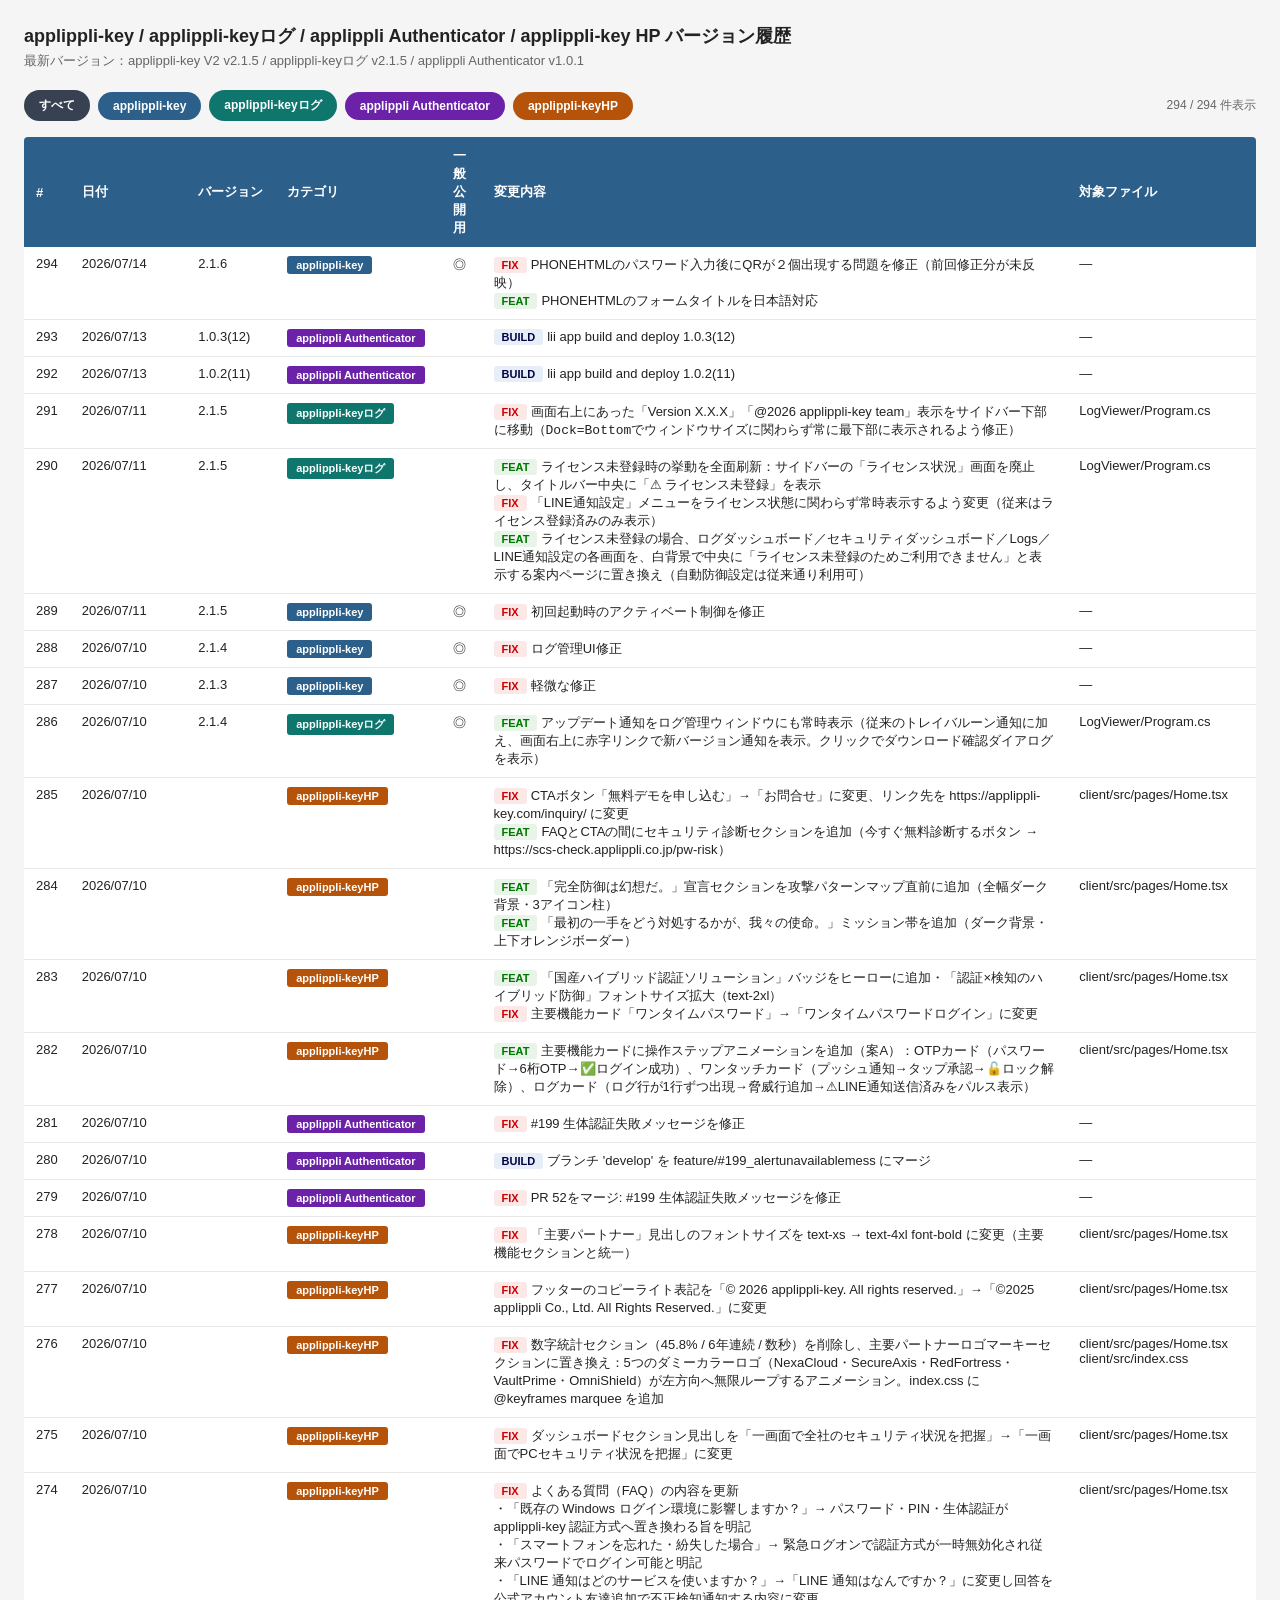
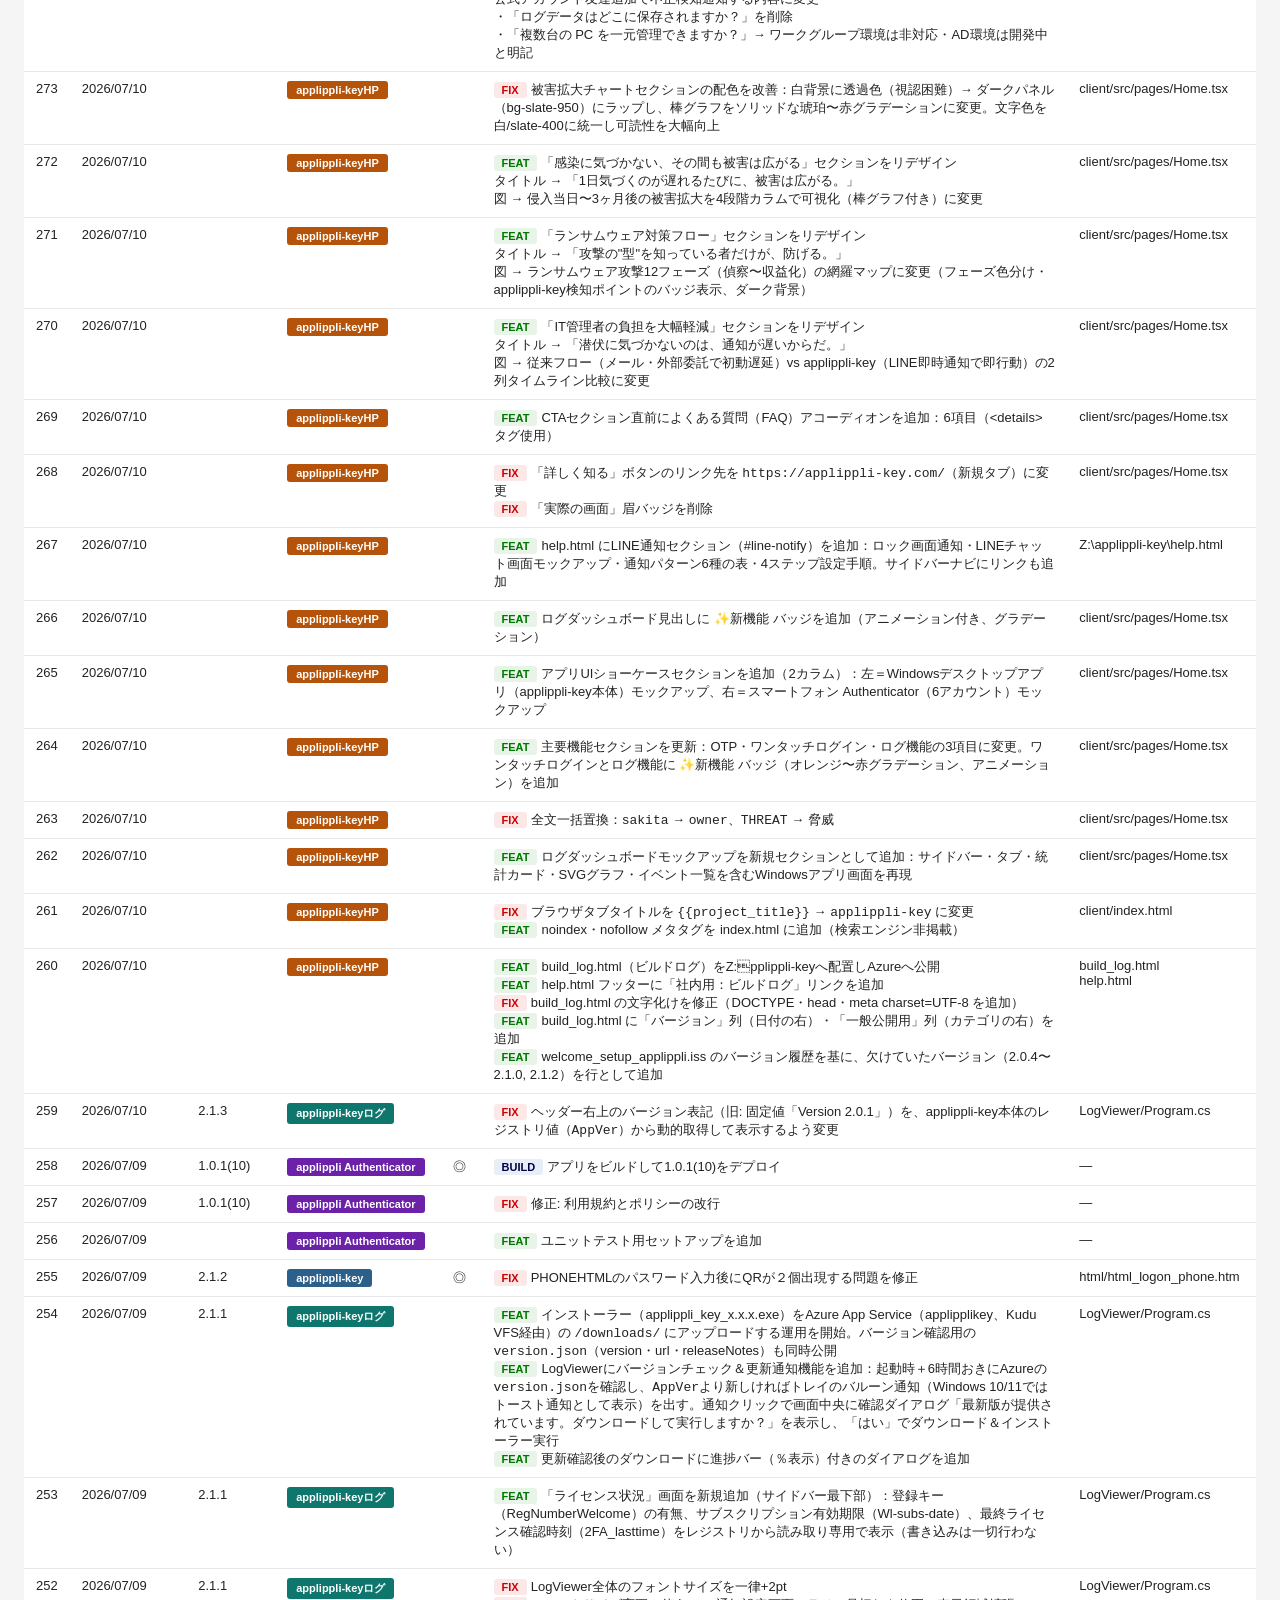
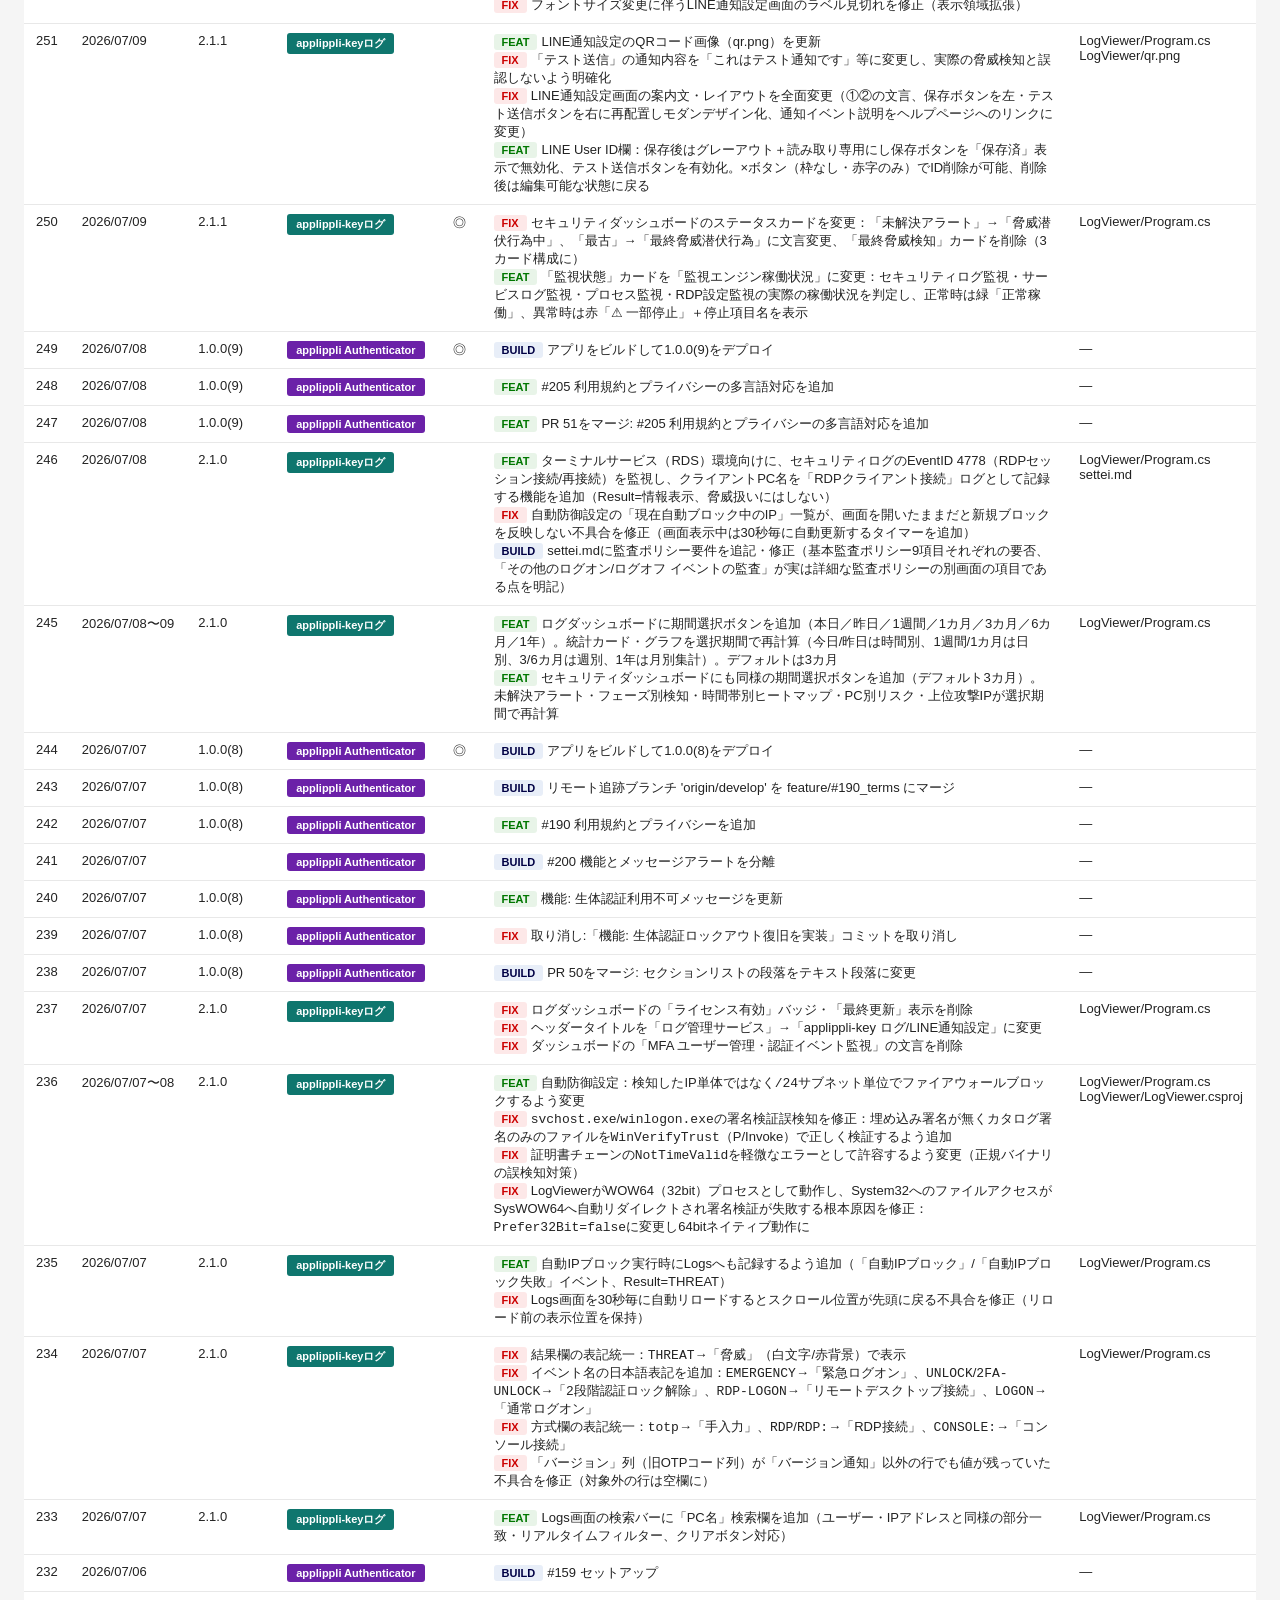
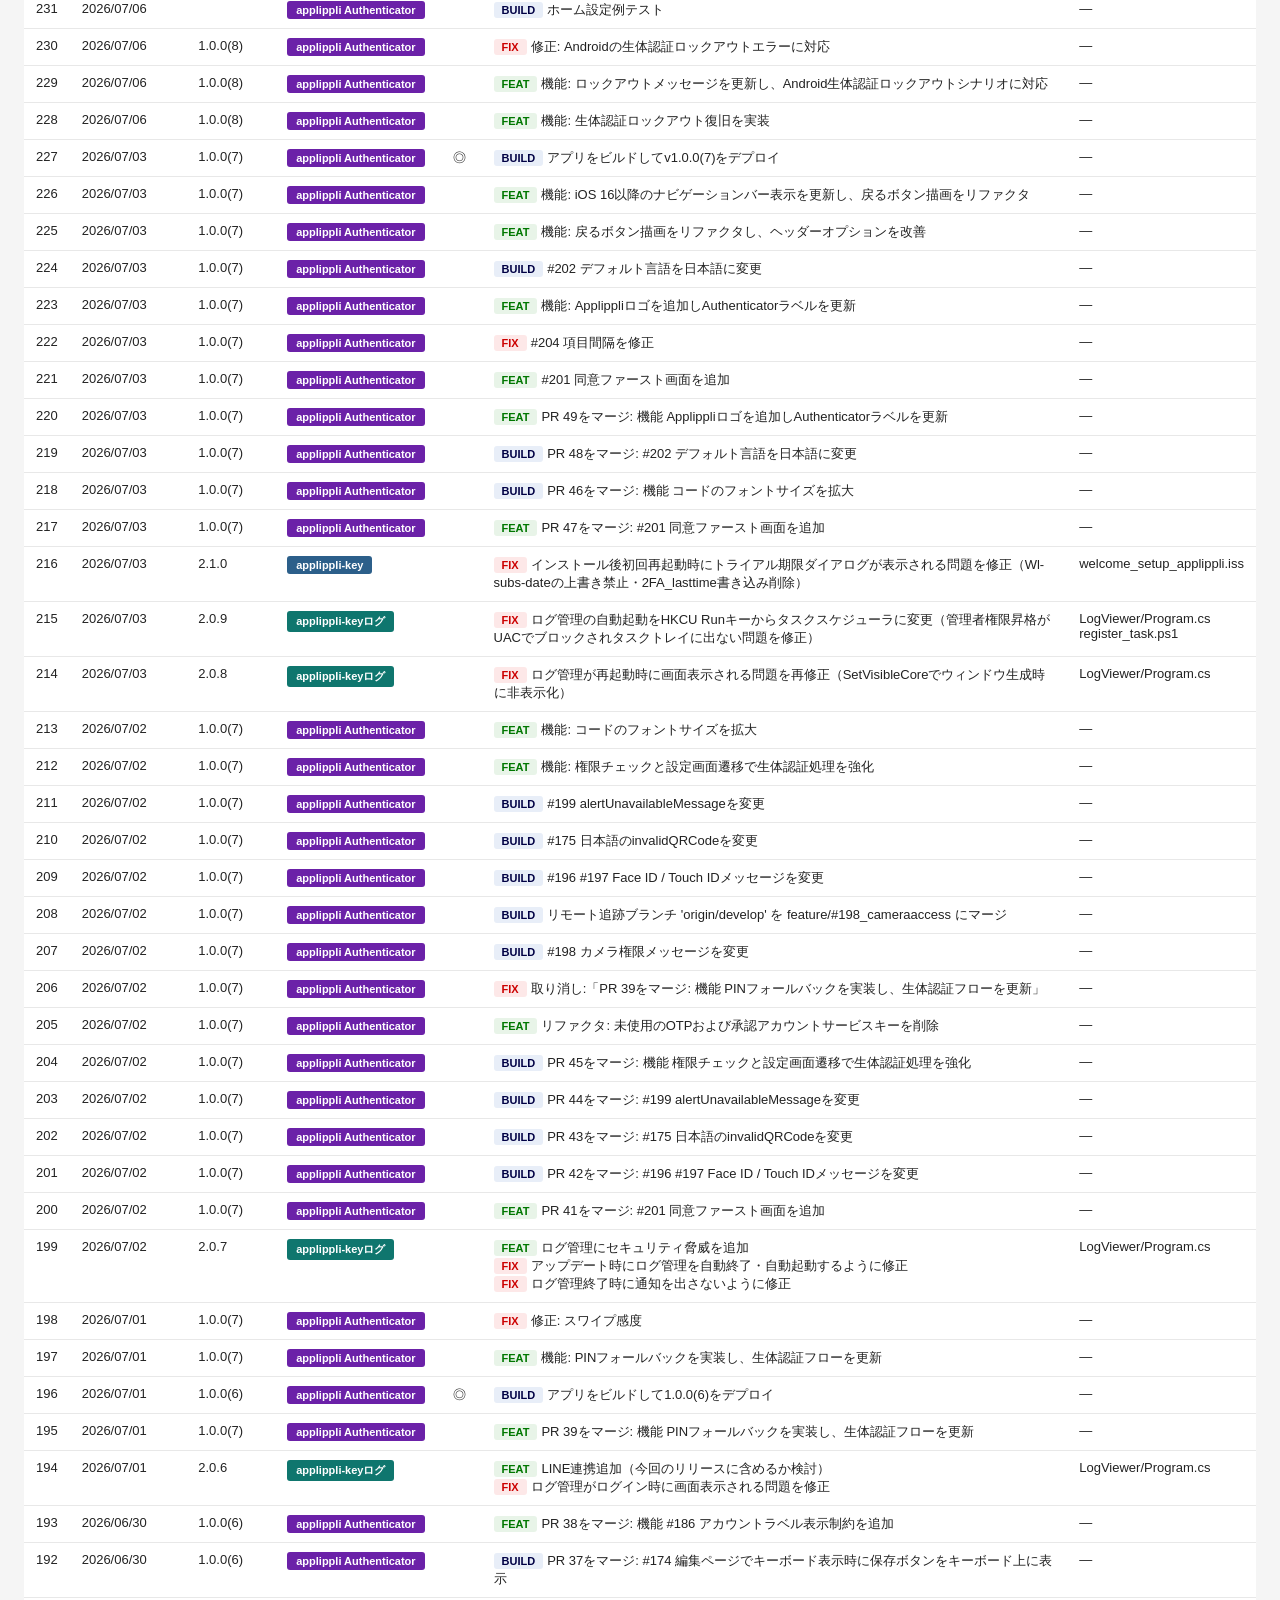
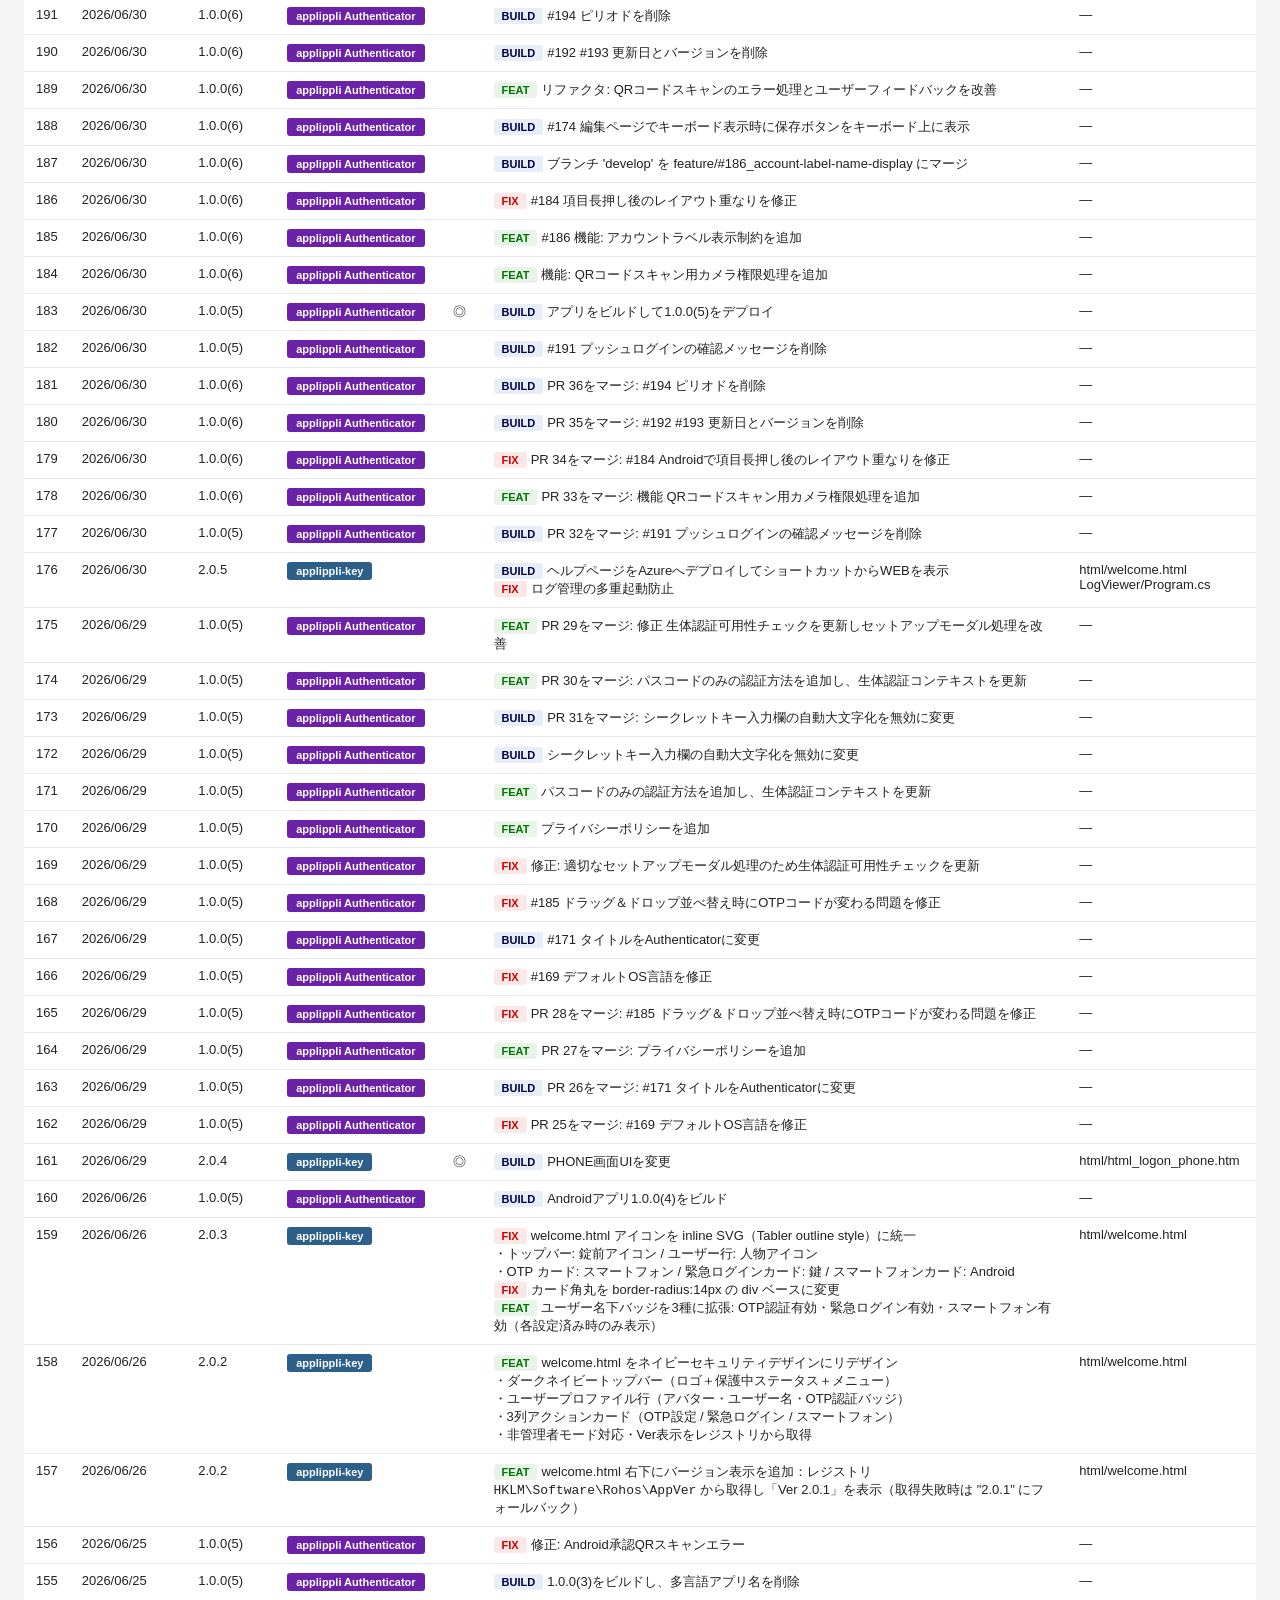
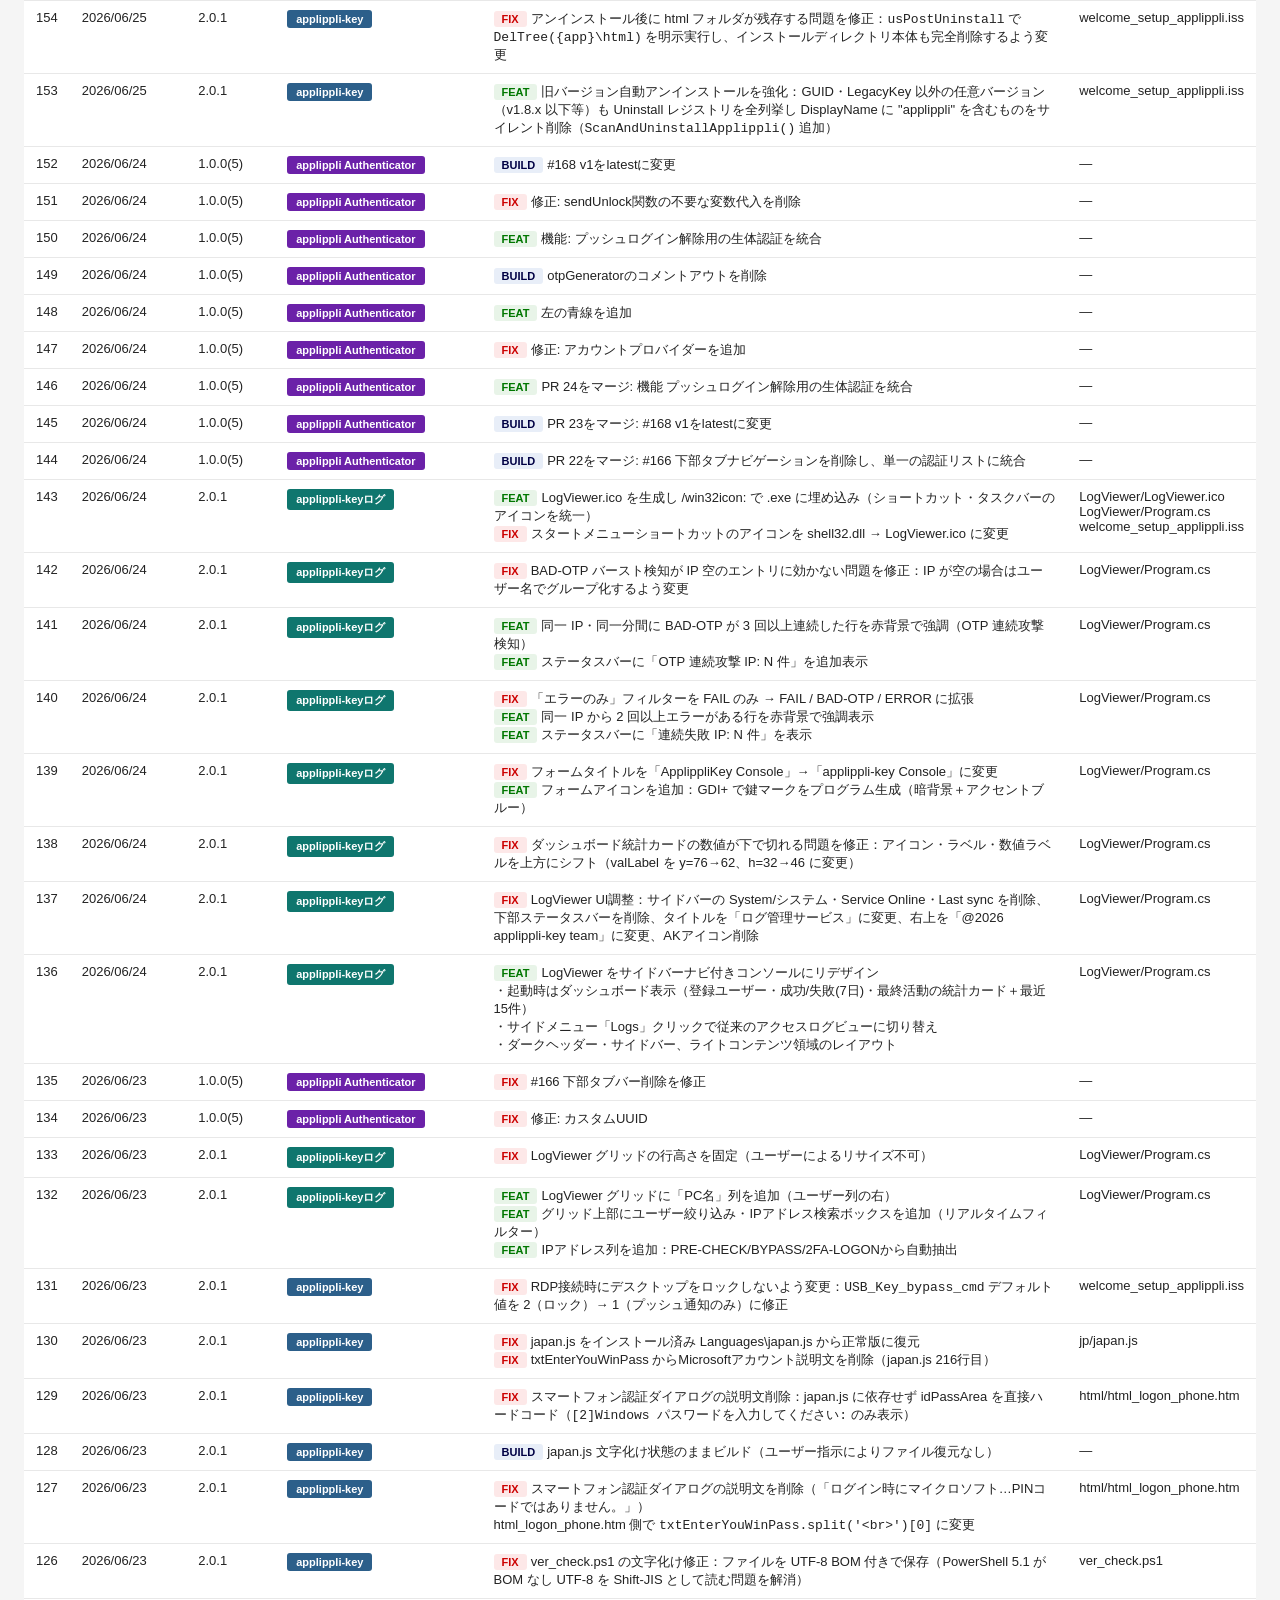
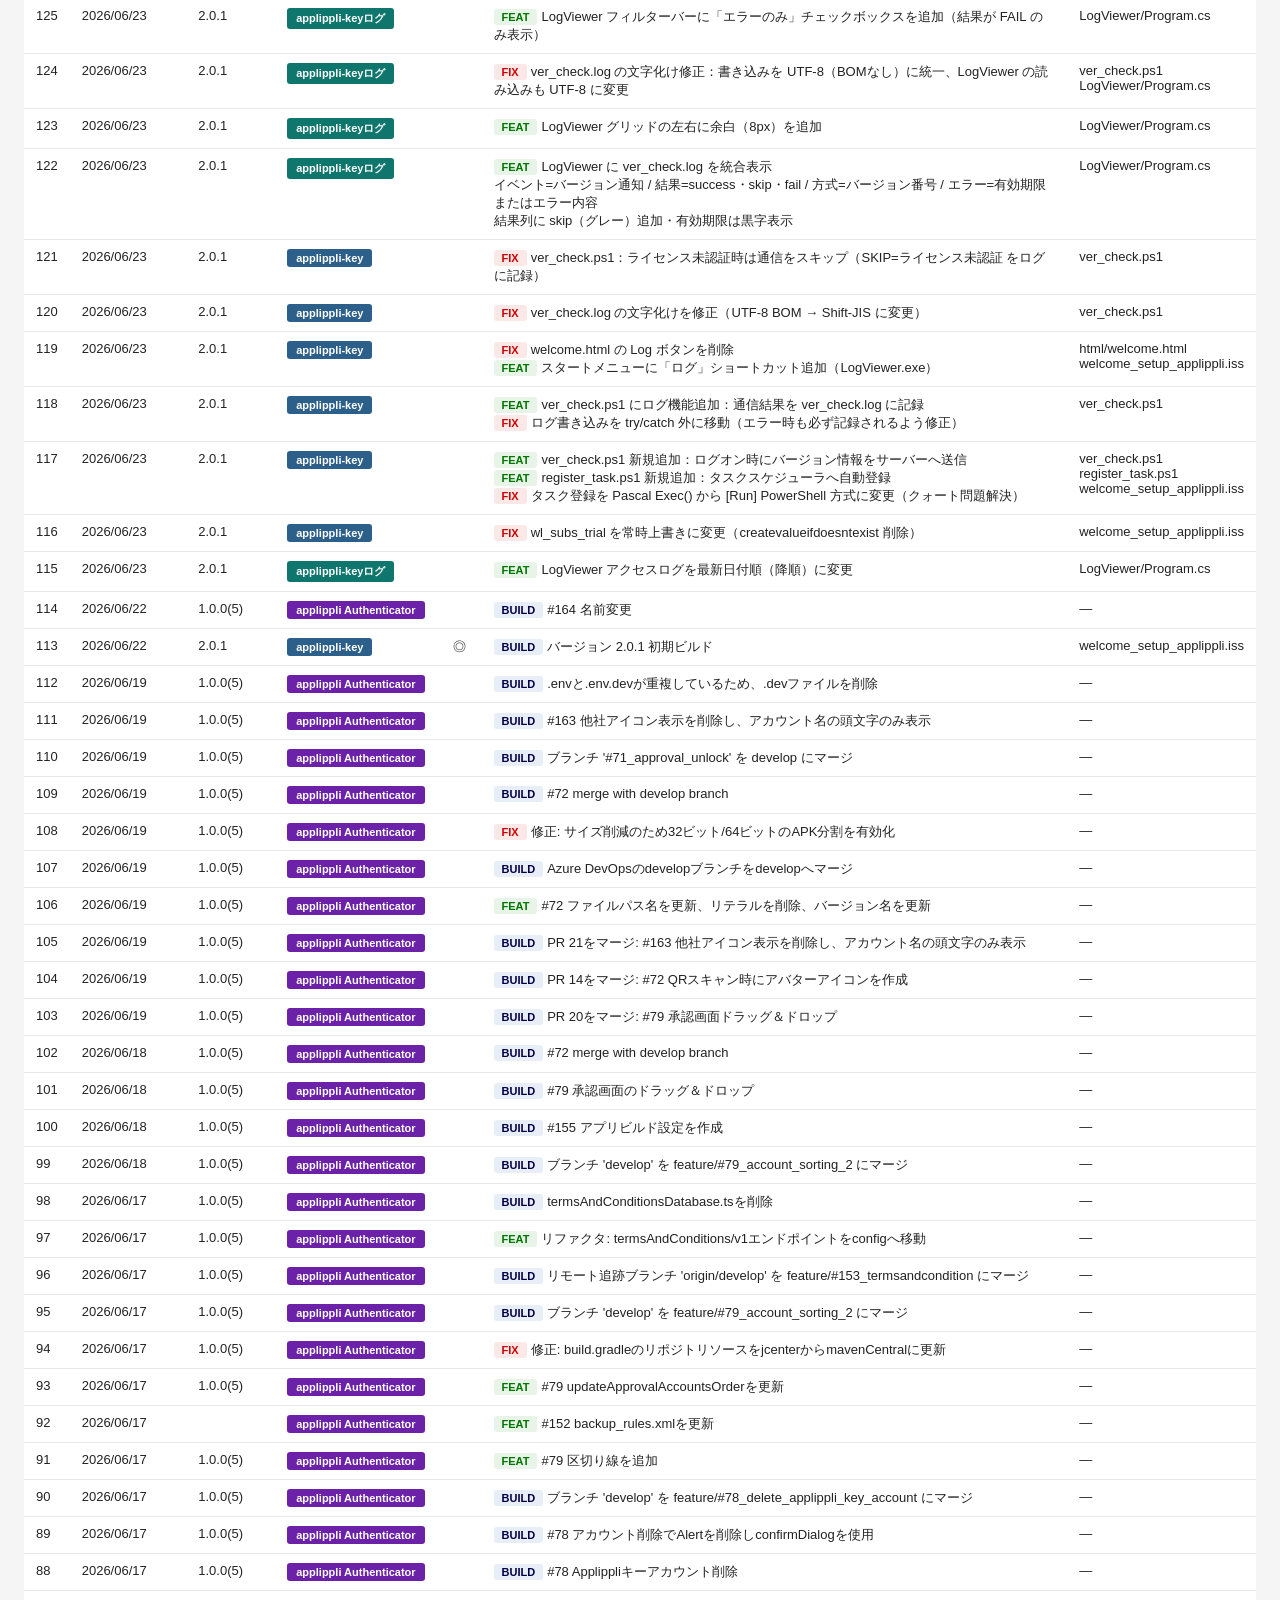
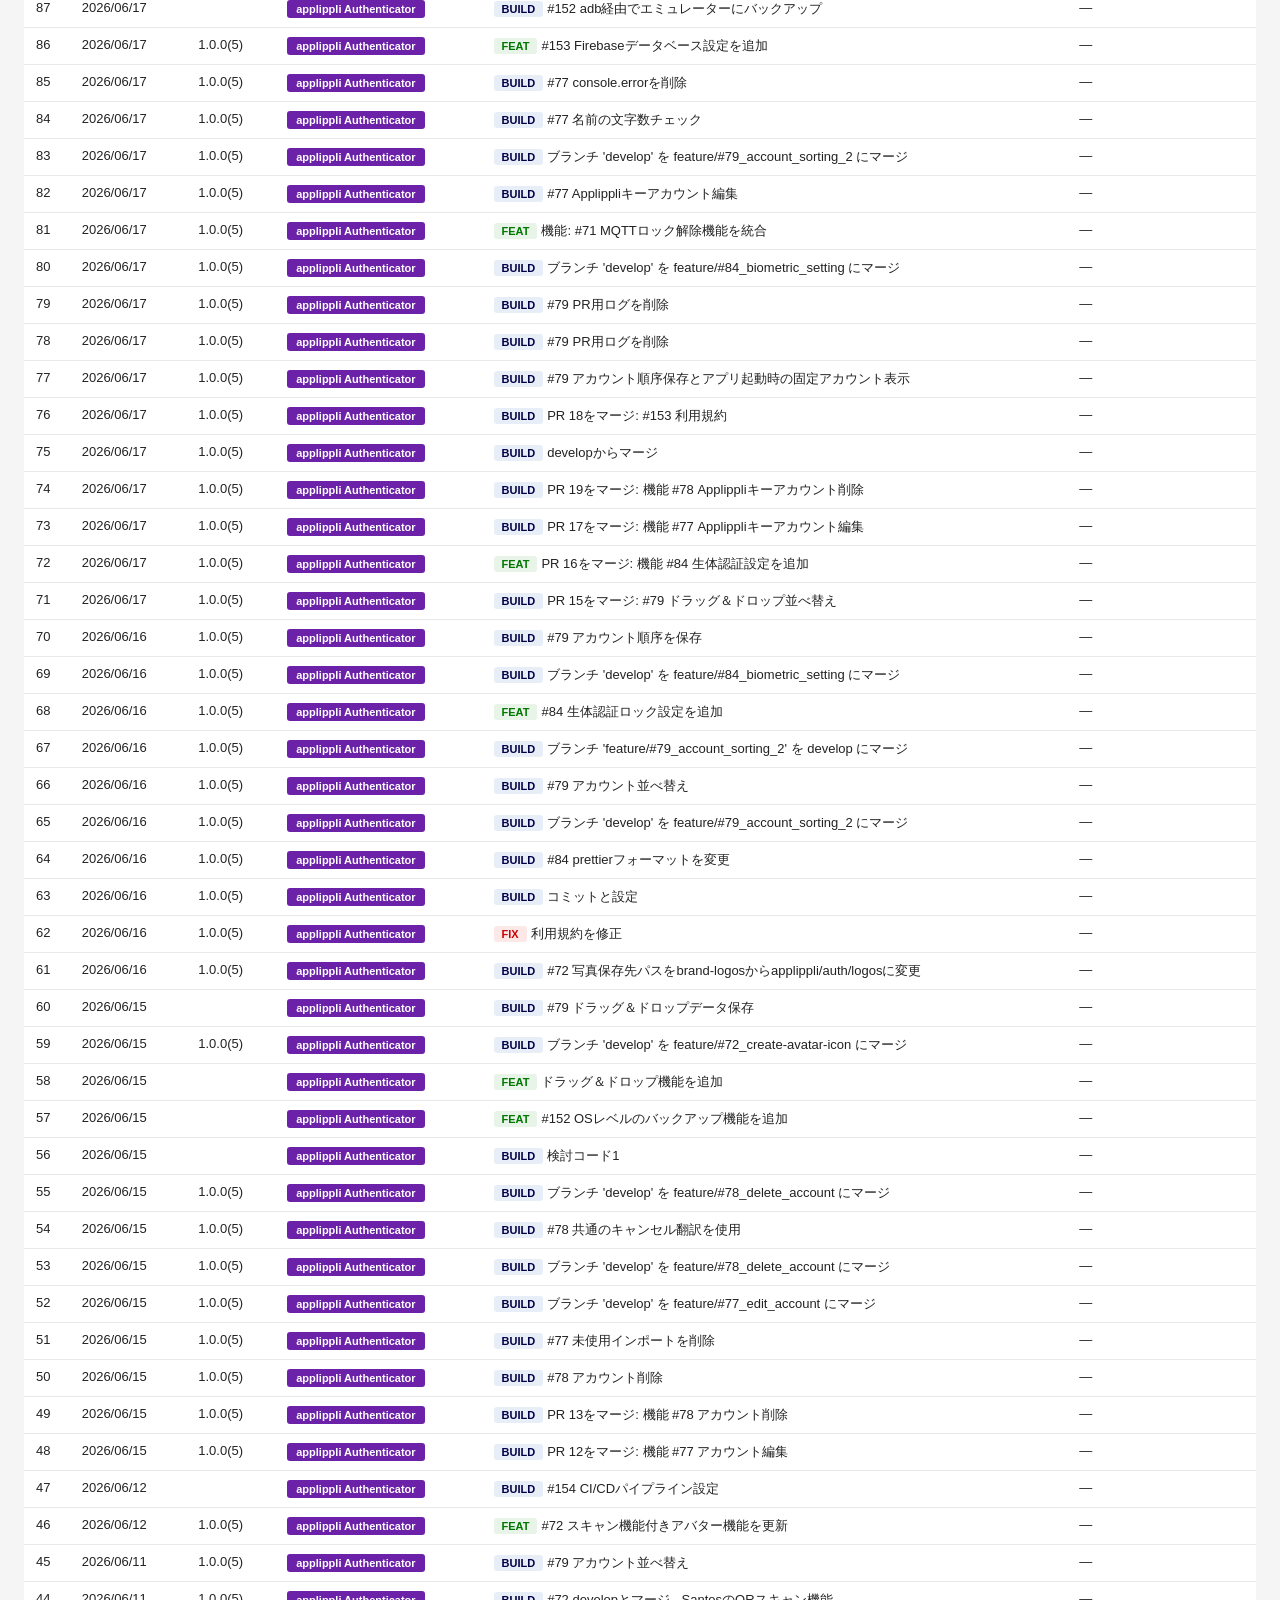
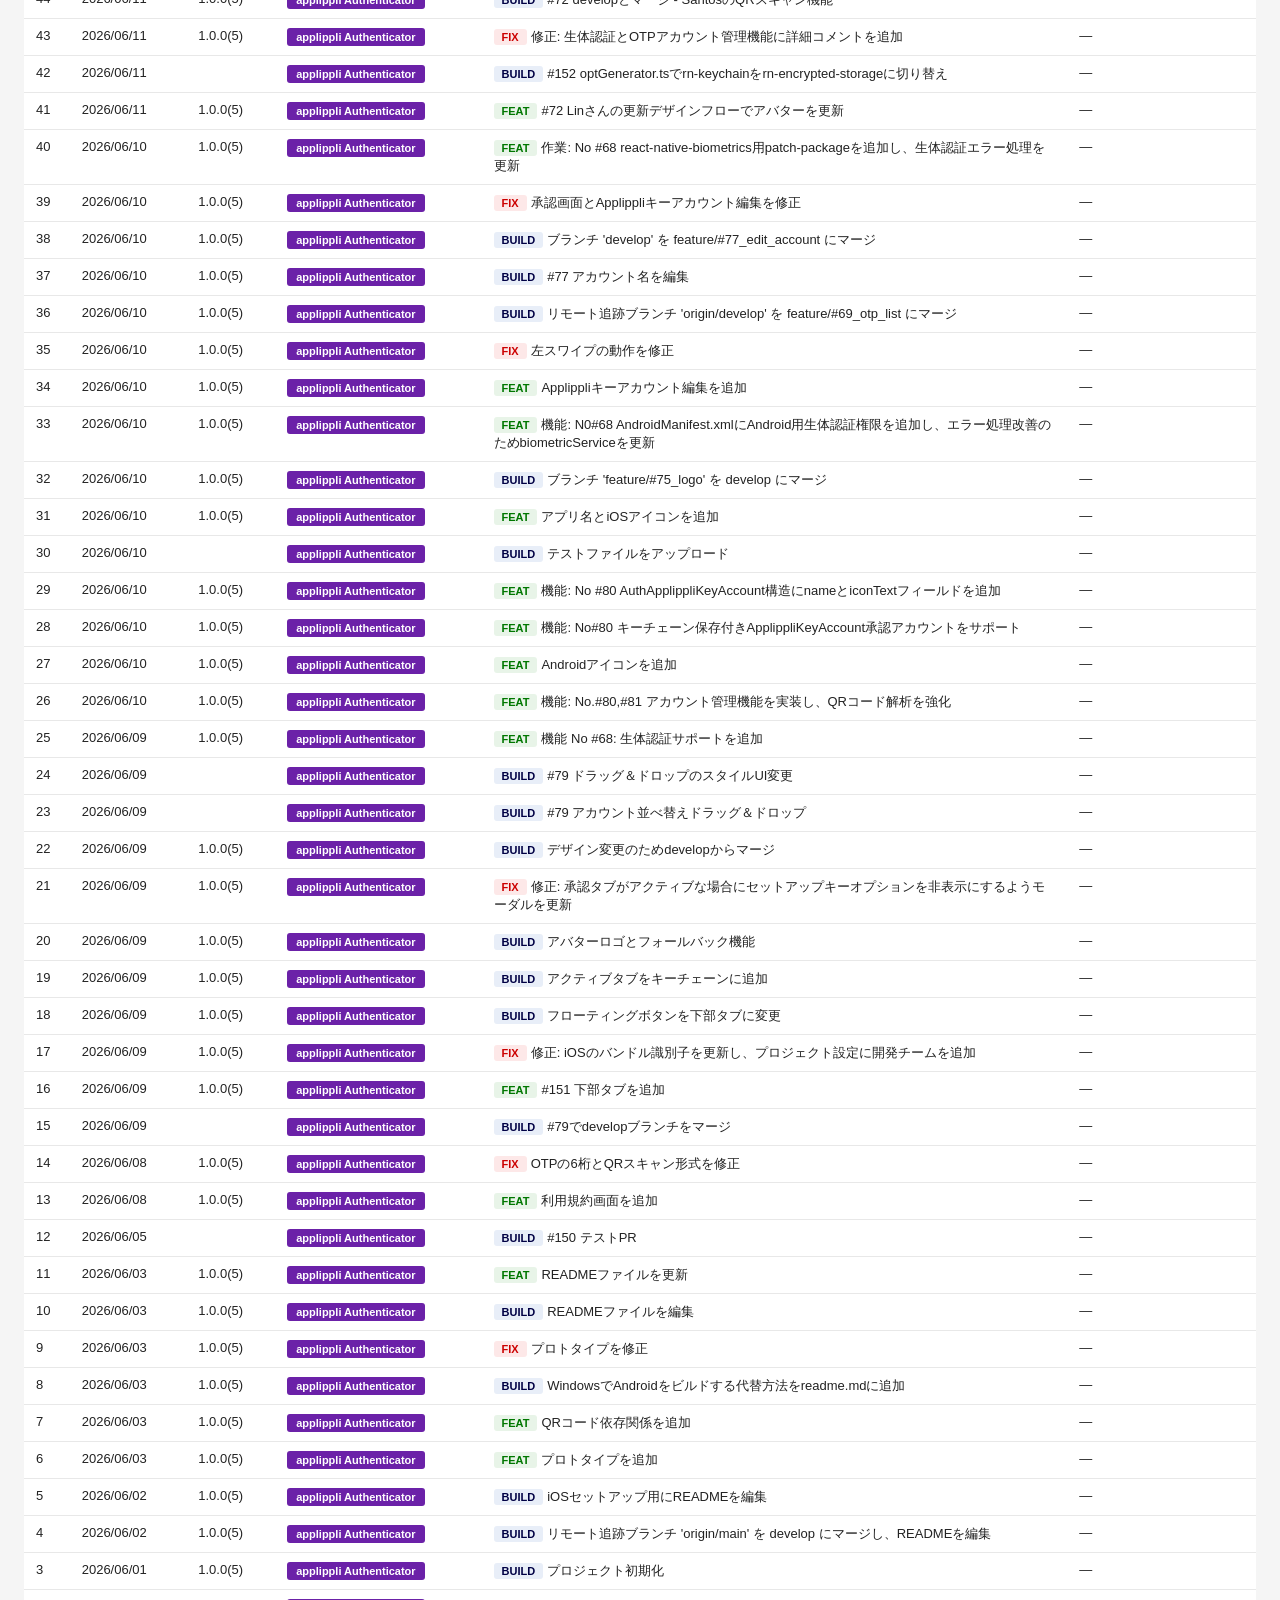
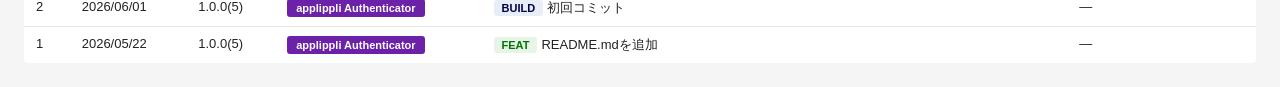
==== commit c99fab9e: "feat(build_log): #292-294 Authenticator 1.0.2(11)/1.0.3(12) BUILD追加・採番修正 Co-Authored-By: Claude Sonn" ====
--- a/build_log.html
+++ b/build_log.html
@@ -110,12 +110,30 @@
   </thead>
   <tbody>
 <tr data-cat="cat-key">
-      <td class="num" data-label="#">292</td>
+      <td class="num" data-label="#">294</td>
       <td class="date" data-label="日付">2026/07/14</td>
       <td class="ver" data-label="バージョン">2.1.6</td>
       <td data-label="カテゴリ"><span class="cat cat-key">applippli-key</span></td>
       <td class="pub" data-label="一般公開用">◎</td>
       <td data-label="変更内容"><span class="tag tag-fix">FIX</span>PHONEHTMLのパスワード入力後にQRが２個出現する問題を修正（前回修正分が未反映）<br><span class="tag tag-feat">FEAT</span>PHONEHTMLのフォームタイトルを日本語対応</td>
+      <td data-label="対象ファイル">—</td>
+    </tr>
+<tr data-cat="cat-auth">
+      <td class="num" data-label="#">293</td>
+      <td class="date" data-label="日付">2026/07/13</td>
+      <td class="ver" data-label="バージョン">1.0.3(12)</td>
+      <td data-label="カテゴリ"><span class="cat cat-auth">applippli Authenticator</span></td>
+      <td class="pub" data-label="一般公開用"></td>
+      <td data-label="変更内容"><span class="tag tag-build">BUILD</span>lii app build and deploy 1.0.3(12)</td>
+      <td data-label="対象ファイル">—</td>
+    </tr>
+<tr data-cat="cat-auth">
+      <td class="num" data-label="#">292</td>
+      <td class="date" data-label="日付">2026/07/13</td>
+      <td class="ver" data-label="バージョン">1.0.2(11)</td>
+      <td data-label="カテゴリ"><span class="cat cat-auth">applippli Authenticator</span></td>
+      <td class="pub" data-label="一般公開用"></td>
+      <td data-label="変更内容"><span class="tag tag-build">BUILD</span>lii app build and deploy 1.0.2(11)</td>
       <td data-label="対象ファイル">—</td>
     </tr>
 <tr data-cat="cat-log">
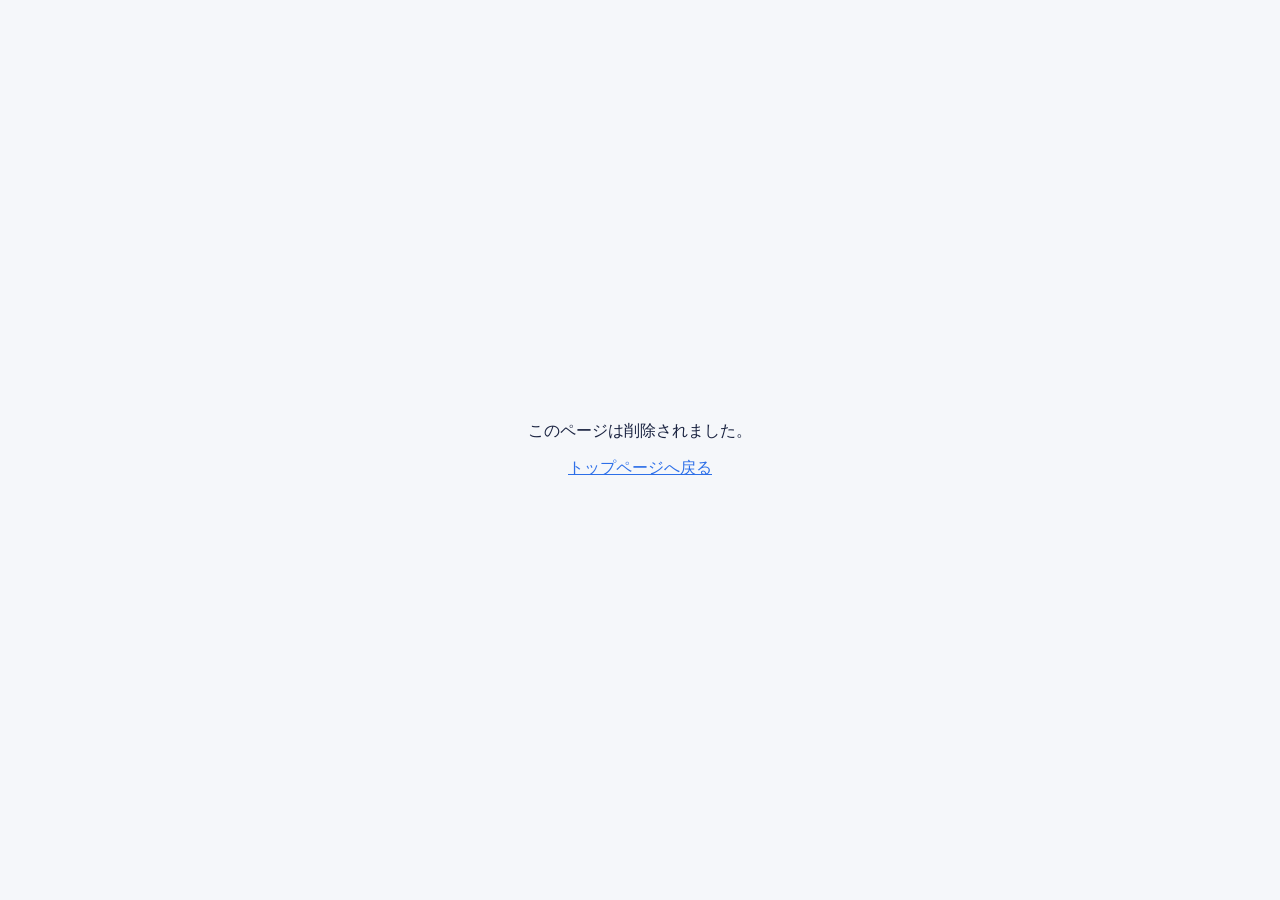
==== commit 03a8b709: "build_log.html: 中身を削除済みページに置き換え(noindex) - Azureのzip-deployはパッケージに無いファイルを削除しないため、   git上でファイルを消しても本番" ====
--- a/build_log.html
+++ b/build_log.html
@@ -1,2873 +1,22 @@
-﻿<!DOCTYPE html>
+<!doctype html>
 <html lang="ja">
 <head>
 <meta charset="UTF-8">
 <meta name="viewport" content="width=device-width, initial-scale=1.0">
-<title>applippli-key / applippli-keyログ / applippli Authenticator / applippli-key HP バージョン履歴</title>
+<meta name="robots" content="noindex, nofollow">
+<title>削除されました</title>
 <style>
-  body { font-family: 'Yu Gothic UI', Meiryo, sans-serif; margin: 24px; background: #f5f5f5; color: #222; }
-  h1 { font-size: 18px; margin-bottom: 4px; }
-  .subtitle { color: #666; font-size: 13px; margin-bottom: 20px; }
-  table { border-collapse: collapse; width: 100%; background: #fff; box-shadow: 0 1px 4px rgba(0,0,0,.1); }
-  th { background: #2c5f8a; color: #fff; padding: 10px 12px; text-align: left; font-size: 13px; }
-  td { padding: 9px 12px; border-bottom: 1px solid #e8e8e8; font-size: 13px; vertical-align: top; }
-  tr:last-child td { border-bottom: none; }
-  tr:hover td { background: #f0f6ff; }
-  .tag { display: inline-block; padding: 2px 8px; border-radius: 3px; font-size: 11px; font-weight: bold; margin-right: 4px; }
-  .tag-fix  { background: #fde8e8; color: #c00; }
-  .tag-feat { background: #e8f4e8; color: #070; }
-  .tag-build{ background: #e8eef8; color: #004; }
-  .date { white-space: nowrap; }
-  .ver  { white-space: nowrap; }
-  .pub  { text-align: center; }
-  .cat  { display: inline-block; padding: 3px 9px; border-radius: 3px; font-size: 11px; font-weight: bold; white-space: nowrap; }
-  .cat-key  { background: #2c5f8a; color: #fff; }
-  .cat-log  { background: #0f766e; color: #fff; }
-  .cat-auth { background: #6b21a8; color: #fff; }
-  .cat-hp   { background: #b45309; color: #fff; }
-  .filter-bar { display:flex; flex-wrap:wrap; gap:8px; align-items:center; margin-bottom:16px; }
-  .filter-chip { border:1px solid #d0d5dd; background:#fff; color:#444; border-radius:20px; padding:6px 14px; font-size:12px; font-weight:bold; cursor:pointer; transition:all .15s; }
-  .filter-chip:hover { background:#f0f4ff; }
-  .filter-chip.active { color:#fff; border-color:transparent; }
-  .filter-chip[data-cat="all"].active   { background:#374151; }
-  .filter-chip[data-cat="cat-key"].active  { background:#2c5f8a; }
-  .filter-chip[data-cat="cat-log"].active  { background:#0f766e; }
-  .filter-chip[data-cat="cat-auth"].active { background:#6b21a8; }
-  .filter-chip[data-cat="cat-hp"].active   { background:#b45309; }
-  #filterCount { margin-left:auto; font-size:12px; color:#666; }
-  .table-wrap { overflow-x: auto; -webkit-overflow-scrolling: touch; border-radius: 4px; }
-  .table-wrap table { min-width: 760px; }
-
-  @media (max-width: 640px) {
-    body { margin: 10px; }
-    h1 { font-size: 15px; line-height: 1.4; }
-    .subtitle { font-size: 11px; margin-bottom: 14px; }
-    .filter-bar { gap: 6px; margin-bottom: 12px; }
-    .filter-chip { padding: 5px 10px; font-size: 11px; }
-    #filterCount { width: 100%; margin-left: 0; margin-top: 2px; }
-    .cat { font-size: 10px; padding: 2px 7px; }
-    .tag { font-size: 10px; padding: 1px 6px; }
-
-    /* テーブルをカード型に積み上げ表示（横スクロール不要） */
-    .table-wrap { overflow-x: visible; }
-    .table-wrap table { min-width: 0; width: 100%; box-shadow: none; background: transparent; border-collapse: separate; }
-    thead { display: none; }
-    tbody, tr, td { display: block; width: 100%; }
-    tr {
-      background: #fff;
-      border: 1px solid #e2e8f0;
-      border-radius: 8px;
-      margin-bottom: 10px;
-      padding: 10px 12px;
-      box-shadow: 0 1px 3px rgba(0,0,0,.06);
-    }
-    tr:hover td { background: transparent; }
-    td {
-      padding: 4px 0;
-      border-bottom: none;
-      font-size: 12px;
-    }
-    td:empty { display: none; padding: 0; }
-    td::before {
-      content: attr(data-label);
-      display: block;
-      font-size: 10px;
-      font-weight: bold;
-      color: #8fa0b3;
-      letter-spacing: .03em;
-      margin-bottom: 2px;
-    }
-    td.num, td.date, td.ver { display: inline-block; width: auto; margin-right: 14px; vertical-align: top; }
-  }
+  body { font-family: 'Yu Gothic UI', 'BIZ UDPGothic', Meiryo, sans-serif;
+         background:#f5f7fa; color:#1a2340; display:flex; align-items:center;
+         justify-content:center; min-height:100vh; margin:0; text-align:center; }
+  .box { padding: 32px; }
+  a { color:#2d6fe8; }
 </style>
 </head>
 <body>
-
-<h1>applippli-key / applippli-keyログ / applippli Authenticator / applippli-key HP バージョン履歴</h1>
-<div class="subtitle">最新バージョン：applippli-key V2 v2.1.5 / applippli-keyログ v2.1.5 / applippli Authenticator v1.0.1</div>
-
-<div class="filter-bar" id="filterBar">
-  <button class="filter-chip active" data-cat="all">すべて</button>
-  <button class="filter-chip active" data-cat="cat-key">applippli-key</button>
-  <button class="filter-chip active" data-cat="cat-log">applippli-keyログ</button>
-  <button class="filter-chip active" data-cat="cat-auth">applippli Authenticator</button>
-  <button class="filter-chip active" data-cat="cat-hp">applippli-keyHP</button>
-  <span id="filterCount"></span>
-</div>
-
-<div class="table-wrap">
-<table>
-  <thead>
-    <tr>
-      <th class="num">#</th>
-      <th class="date">日付</th>
-      <th class="ver">バージョン</th>
-      <th>カテゴリ</th>
-      <th class="pub">一般公開用</th>
-      <th>変更内容</th>
-      <th>対象ファイル</th>
-    </tr>
-  </thead>
-  <tbody>
-<tr data-cat="cat-key">
-      <td class="num" data-label="#">294</td>
-      <td class="date" data-label="日付">2026/07/14</td>
-      <td class="ver" data-label="バージョン">2.1.6</td>
-      <td data-label="カテゴリ"><span class="cat cat-key">applippli-key</span></td>
-      <td class="pub" data-label="一般公開用">◎</td>
-      <td data-label="変更内容"><span class="tag tag-fix">FIX</span>PHONEHTMLのパスワード入力後にQRが２個出現する問題を修正（前回修正分が未反映）<br><span class="tag tag-feat">FEAT</span>PHONEHTMLのフォームタイトルを日本語対応</td>
-      <td data-label="対象ファイル">—</td>
-    </tr>
-<tr data-cat="cat-auth">
-      <td class="num" data-label="#">293</td>
-      <td class="date" data-label="日付">2026/07/13</td>
-      <td class="ver" data-label="バージョン">1.0.3(12)</td>
-      <td data-label="カテゴリ"><span class="cat cat-auth">applippli Authenticator</span></td>
-      <td class="pub" data-label="一般公開用"></td>
-      <td data-label="変更内容"><span class="tag tag-build">BUILD</span>lii app build and deploy 1.0.3(12)</td>
-      <td data-label="対象ファイル">—</td>
-    </tr>
-<tr data-cat="cat-auth">
-      <td class="num" data-label="#">292</td>
-      <td class="date" data-label="日付">2026/07/13</td>
-      <td class="ver" data-label="バージョン">1.0.2(11)</td>
-      <td data-label="カテゴリ"><span class="cat cat-auth">applippli Authenticator</span></td>
-      <td class="pub" data-label="一般公開用"></td>
-      <td data-label="変更内容"><span class="tag tag-build">BUILD</span>lii app build and deploy 1.0.2(11)</td>
-      <td data-label="対象ファイル">—</td>
-    </tr>
-<tr data-cat="cat-log">
-      <td class="num" data-label="#">291</td>
-      <td class="date" data-label="日付">2026/07/11</td>
-      <td class="ver" data-label="バージョン">2.1.5</td>
-      <td data-label="カテゴリ"><span class="cat cat-log">applippli-keyログ</span></td>
-      <td class="pub" data-label="一般公開用"></td>
-      <td data-label="変更内容"><span class="tag tag-fix">FIX</span>画面右上にあった「Version X.X.X」「@2026 applippli-key team」表示をサイドバー下部に移動（<code>Dock=Bottom</code>でウィンドウサイズに関わらず常に最下部に表示されるよう修正）</td>
-      <td data-label="対象ファイル">LogViewer/Program.cs</td>
-    </tr>
-<tr data-cat="cat-log">
-      <td class="num" data-label="#">290</td>
-      <td class="date" data-label="日付">2026/07/11</td>
-      <td class="ver" data-label="バージョン">2.1.5</td>
-      <td data-label="カテゴリ"><span class="cat cat-log">applippli-keyログ</span></td>
-      <td class="pub" data-label="一般公開用"></td>
-      <td data-label="変更内容"><span class="tag tag-feat">FEAT</span>ライセンス未登録時の挙動を全面刷新：サイドバーの「ライセンス状況」画面を廃止し、タイトルバー中央に「⚠ ライセンス未登録」を表示<br>
-          <span class="tag tag-fix">FIX</span>「LINE通知設定」メニューをライセンス状態に関わらず常時表示するよう変更（従来はライセンス登録済みのみ表示）<br>
-          <span class="tag tag-feat">FEAT</span>ライセンス未登録の場合、ログダッシュボード／セキュリティダッシュボード／Logs／LINE通知設定の各画面を、白背景で中央に「ライセンス未登録のためご利用できません」と表示する案内ページに置き換え（自動防御設定は従来通り利用可）</td>
-      <td data-label="対象ファイル">LogViewer/Program.cs</td>
-    </tr>
-<tr data-cat="cat-key">
-      <td class="num" data-label="#">289</td>
-      <td class="date" data-label="日付">2026/07/11</td>
-      <td class="ver" data-label="バージョン">2.1.5</td>
-      <td data-label="カテゴリ"><span class="cat cat-key">applippli-key</span></td>
-      <td class="pub" data-label="一般公開用">◎</td>
-      <td data-label="変更内容"><span class="tag tag-fix">FIX</span>初回起動時のアクティベート制御を修正</td>
-      <td data-label="対象ファイル">—</td>
-    </tr>
-<tr data-cat="cat-key">
-      <td class="num" data-label="#">288</td>
-      <td class="date" data-label="日付">2026/07/10</td>
-      <td class="ver" data-label="バージョン">2.1.4</td>
-      <td data-label="カテゴリ"><span class="cat cat-key">applippli-key</span></td>
-      <td class="pub" data-label="一般公開用">◎</td>
-      <td data-label="変更内容"><span class="tag tag-fix">FIX</span>ログ管理UI修正</td>
-      <td data-label="対象ファイル">—</td>
-    </tr>
-<tr data-cat="cat-key">
-      <td class="num" data-label="#">287</td>
-      <td class="date" data-label="日付">2026/07/10</td>
-      <td class="ver" data-label="バージョン">2.1.3</td>
-      <td data-label="カテゴリ"><span class="cat cat-key">applippli-key</span></td>
-      <td class="pub" data-label="一般公開用">◎</td>
-      <td data-label="変更内容"><span class="tag tag-fix">FIX</span>軽微な修正</td>
-      <td data-label="対象ファイル">—</td>
-    </tr>
-<tr data-cat="cat-log">
-      <td class="num" data-label="#">286</td>
-      <td class="date" data-label="日付">2026/07/10</td>
-      <td class="ver" data-label="バージョン">2.1.4</td>
-      <td data-label="カテゴリ"><span class="cat cat-log">applippli-keyログ</span></td>
-      <td class="pub" data-label="一般公開用">◎</td>
-      <td data-label="変更内容"><span class="tag tag-feat">FEAT</span>アップデート通知をログ管理ウィンドウにも常時表示（従来のトレイバルーン通知に加え、画面右上に赤字リンクで新バージョン通知を表示。クリックでダウンロード確認ダイアログを表示）</td>
-      <td data-label="対象ファイル">LogViewer/Program.cs</td>
-    </tr>
-<tr data-cat="cat-hp">
-      <td class="num" data-label="#">285</td>
-      <td class="date" data-label="日付">2026/07/10</td>
-      <td class="ver" data-label="バージョン"></td>
-      <td data-label="カテゴリ"><span class="cat cat-hp">applippli-keyHP</span></td>
-      <td class="pub" data-label="一般公開用"></td>
-      <td data-label="変更内容"><span class="tag tag-fix">FIX</span>CTAボタン「無料デモを申し込む」→「お問合せ」に変更、リンク先を https://applippli-key.com/inquiry/ に変更<br><span class="tag tag-feat">FEAT</span>FAQとCTAの間にセキュリティ診断セクションを追加（今すぐ無料診断するボタン → https://scs-check.applippli.co.jp/pw-risk）</td>
-      <td data-label="対象ファイル">client/src/pages/Home.tsx</td>
-    </tr>
-<tr data-cat="cat-hp">
-      <td class="num" data-label="#">284</td>
-      <td class="date" data-label="日付">2026/07/10</td>
-      <td class="ver" data-label="バージョン"></td>
-      <td data-label="カテゴリ"><span class="cat cat-hp">applippli-keyHP</span></td>
-      <td class="pub" data-label="一般公開用"></td>
-      <td data-label="変更内容"><span class="tag tag-feat">FEAT</span>「完全防御は幻想だ。」宣言セクションを攻撃パターンマップ直前に追加（全幅ダーク背景・3アイコン柱）<br><span class="tag tag-feat">FEAT</span>「最初の一手をどう対処するかが、我々の使命。」ミッション帯を追加（ダーク背景・上下オレンジボーダー）</td>
-      <td data-label="対象ファイル">client/src/pages/Home.tsx</td>
-    </tr>
-<tr data-cat="cat-hp">
-      <td class="num" data-label="#">283</td>
-      <td class="date" data-label="日付">2026/07/10</td>
-      <td class="ver" data-label="バージョン"></td>
-      <td data-label="カテゴリ"><span class="cat cat-hp">applippli-keyHP</span></td>
-      <td class="pub" data-label="一般公開用"></td>
-      <td data-label="変更内容"><span class="tag tag-feat">FEAT</span>「国産ハイブリッド認証ソリューション」バッジをヒーローに追加・「認証×検知のハイブリッド防御」フォントサイズ拡大（text-2xl）<br><span class="tag tag-fix">FIX</span>主要機能カード「ワンタイムパスワード」→「ワンタイムパスワードログイン」に変更</td>
-      <td data-label="対象ファイル">client/src/pages/Home.tsx</td>
-    </tr>
-<tr data-cat="cat-hp">
-      <td class="num" data-label="#">282</td>
-      <td class="date" data-label="日付">2026/07/10</td>
-      <td class="ver" data-label="バージョン"></td>
-      <td data-label="カテゴリ"><span class="cat cat-hp">applippli-keyHP</span></td>
-      <td class="pub" data-label="一般公開用"></td>
-      <td data-label="変更内容"><span class="tag tag-feat">FEAT</span>主要機能カードに操作ステップアニメーションを追加（案A）：OTPカード（パスワード→6桁OTP→✅ログイン成功）、ワンタッチカード（プッシュ通知→タップ承認→🔓ロック解除）、ログカード（ログ行が1行ずつ出現→脅威行追加→⚠LINE通知送信済みをパルス表示）</td>
-      <td data-label="対象ファイル">client/src/pages/Home.tsx</td>
-    </tr>
-<tr data-cat="cat-auth">
-      <td class="num" data-label="#">281</td>
-      <td class="date" data-label="日付">2026/07/10</td>
-      <td class="ver" data-label="バージョン"></td>
-      <td data-label="カテゴリ"><span class="cat cat-auth">applippli Authenticator</span></td>
-      <td class="pub" data-label="一般公開用"></td>
-      <td data-label="変更内容"><span class="tag tag-fix">FIX</span>#199 生体認証失敗メッセージを修正</td>
-      <td data-label="対象ファイル">—</td>
-    </tr>
-<tr data-cat="cat-auth">
-      <td class="num" data-label="#">280</td>
-      <td class="date" data-label="日付">2026/07/10</td>
-      <td class="ver" data-label="バージョン"></td>
-      <td data-label="カテゴリ"><span class="cat cat-auth">applippli Authenticator</span></td>
-      <td class="pub" data-label="一般公開用"></td>
-      <td data-label="変更内容"><span class="tag tag-build">BUILD</span>ブランチ 'develop' を feature/#199_alertunavailablemess にマージ</td>
-      <td data-label="対象ファイル">—</td>
-    </tr>
-<tr data-cat="cat-auth">
-      <td class="num" data-label="#">279</td>
-      <td class="date" data-label="日付">2026/07/10</td>
-      <td class="ver" data-label="バージョン"></td>
-      <td data-label="カテゴリ"><span class="cat cat-auth">applippli Authenticator</span></td>
-      <td class="pub" data-label="一般公開用"></td>
-      <td data-label="変更内容"><span class="tag tag-fix">FIX</span>PR 52をマージ: #199 生体認証失敗メッセージを修正</td>
-      <td data-label="対象ファイル">—</td>
-    </tr>
-<tr data-cat="cat-hp">
-      <td class="num" data-label="#">278</td>
-      <td class="date" data-label="日付">2026/07/10</td>
-      <td class="ver" data-label="バージョン"></td>
-      <td data-label="カテゴリ"><span class="cat cat-hp">applippli-keyHP</span></td>
-      <td class="pub" data-label="一般公開用"></td>
-      <td data-label="変更内容"><span class="tag tag-fix">FIX</span>「主要パートナー」見出しのフォントサイズを text-xs → text-4xl font-bold に変更（主要機能セクションと統一）</td>
-      <td data-label="対象ファイル">client/src/pages/Home.tsx</td>
-    </tr>
-<tr data-cat="cat-hp">
-      <td class="num" data-label="#">277</td>
-      <td class="date" data-label="日付">2026/07/10</td>
-      <td class="ver" data-label="バージョン"></td>
-      <td data-label="カテゴリ"><span class="cat cat-hp">applippli-keyHP</span></td>
-      <td class="pub" data-label="一般公開用"></td>
-      <td data-label="変更内容"><span class="tag tag-fix">FIX</span>フッターのコピーライト表記を「© 2026 applippli-key. All rights reserved.」→「©2025 applippli Co., Ltd. All Rights Reserved.」に変更</td>
-      <td data-label="対象ファイル">client/src/pages/Home.tsx</td>
-    </tr>
-<tr data-cat="cat-hp">
-      <td class="num" data-label="#">276</td>
-      <td class="date" data-label="日付">2026/07/10</td>
-      <td class="ver" data-label="バージョン"></td>
-      <td data-label="カテゴリ"><span class="cat cat-hp">applippli-keyHP</span></td>
-      <td class="pub" data-label="一般公開用"></td>
-      <td data-label="変更内容"><span class="tag tag-fix">FIX</span>数字統計セクション（45.8% / 6年連続 / 数秒）を削除し、主要パートナーロゴマーキーセクションに置き換え：5つのダミーカラーロゴ（NexaCloud・SecureAxis・RedFortress・VaultPrime・OmniShield）が左方向へ無限ループするアニメーション。index.css に @keyframes marquee を追加</td>
-      <td data-label="対象ファイル">client/src/pages/Home.tsx<br>client/src/index.css</td>
-    </tr>
-<tr data-cat="cat-hp">
-      <td class="num" data-label="#">275</td>
-      <td class="date" data-label="日付">2026/07/10</td>
-      <td class="ver" data-label="バージョン"></td>
-      <td data-label="カテゴリ"><span class="cat cat-hp">applippli-keyHP</span></td>
-      <td class="pub" data-label="一般公開用"></td>
-      <td data-label="変更内容"><span class="tag tag-fix">FIX</span>ダッシュボードセクション見出しを「一画面で全社のセキュリティ状況を把握」→「一画面でPCセキュリティ状況を把握」に変更</td>
-      <td data-label="対象ファイル">client/src/pages/Home.tsx</td>
-    </tr>
-<tr data-cat="cat-hp">
-      <td class="num" data-label="#">274</td>
-      <td class="date" data-label="日付">2026/07/10</td>
-      <td class="ver" data-label="バージョン"></td>
-      <td data-label="カテゴリ"><span class="cat cat-hp">applippli-keyHP</span></td>
-      <td class="pub" data-label="一般公開用"></td>
-      <td data-label="変更内容"><span class="tag tag-fix">FIX</span>よくある質問（FAQ）の内容を更新<br>
-          ・「既存の Windows ログイン環境に影響しますか？」→ パスワード・PIN・生体認証が applippli-key 認証方式へ置き換わる旨を明記<br>
-          ・「スマートフォンを忘れた・紛失した場合」→ 緊急ログオンで認証方式が一時無効化され従来パスワードでログイン可能と明記<br>
-          ・「LINE 通知はどのサービスを使いますか？」→「LINE 通知はなんですか？」に変更し回答を公式アカウント友達追加で不正検知通知する内容に変更<br>
-          ・「ログデータはどこに保存されますか？」を削除<br>
-          ・「複数台の PC を一元管理できますか？」→ ワークグループ環境は非対応・AD環境は開発中と明記</td>
-      <td data-label="対象ファイル">client/src/pages/Home.tsx</td>
-    </tr>
-<tr data-cat="cat-hp">
-      <td class="num" data-label="#">273</td>
-      <td class="date" data-label="日付">2026/07/10</td>
-      <td class="ver" data-label="バージョン"></td>
-      <td data-label="カテゴリ"><span class="cat cat-hp">applippli-keyHP</span></td>
-      <td class="pub" data-label="一般公開用"></td>
-      <td data-label="変更内容"><span class="tag tag-fix">FIX</span>被害拡大チャートセクションの配色を改善：白背景に透過色（視認困難）→ ダークパネル（bg-slate-950）にラップし、棒グラフをソリッドな琥珀〜赤グラデーションに変更。文字色を白/slate-400に統一し可読性を大幅向上</td>
-      <td data-label="対象ファイル">client/src/pages/Home.tsx</td>
-    </tr>
-<tr data-cat="cat-hp">
-      <td class="num" data-label="#">272</td>
-      <td class="date" data-label="日付">2026/07/10</td>
-      <td class="ver" data-label="バージョン"></td>
-      <td data-label="カテゴリ"><span class="cat cat-hp">applippli-keyHP</span></td>
-      <td class="pub" data-label="一般公開用"></td>
-      <td data-label="変更内容"><span class="tag tag-feat">FEAT</span>「感染に気づかない、その間も被害は広がる」セクションをリデザイン<br>
-          タイトル → 「1日気づくのが遅れるたびに、被害は広がる。」<br>
-          図 → 侵入当日〜3ヶ月後の被害拡大を4段階カラムで可視化（棒グラフ付き）に変更</td>
-      <td data-label="対象ファイル">client/src/pages/Home.tsx</td>
-    </tr>
-<tr data-cat="cat-hp">
-      <td class="num" data-label="#">271</td>
-      <td class="date" data-label="日付">2026/07/10</td>
-      <td class="ver" data-label="バージョン"></td>
-      <td data-label="カテゴリ"><span class="cat cat-hp">applippli-keyHP</span></td>
-      <td class="pub" data-label="一般公開用"></td>
-      <td data-label="変更内容"><span class="tag tag-feat">FEAT</span>「ランサムウェア対策フロー」セクションをリデザイン<br>
-          タイトル → 「攻撃の"型"を知っている者だけが、防げる。」<br>
-          図 → ランサムウェア攻撃12フェーズ（偵察〜収益化）の網羅マップに変更（フェーズ色分け・applippli-key検知ポイントのバッジ表示、ダーク背景）</td>
-      <td data-label="対象ファイル">client/src/pages/Home.tsx</td>
-    </tr>
-<tr data-cat="cat-hp">
-      <td class="num" data-label="#">270</td>
-      <td class="date" data-label="日付">2026/07/10</td>
-      <td class="ver" data-label="バージョン"></td>
-      <td data-label="カテゴリ"><span class="cat cat-hp">applippli-keyHP</span></td>
-      <td class="pub" data-label="一般公開用"></td>
-      <td data-label="変更内容"><span class="tag tag-feat">FEAT</span>「IT管理者の負担を大幅軽減」セクションをリデザイン<br>
-          タイトル → 「潜伏に気づかないのは、通知が遅いからだ。」<br>
-          図 → 従来フロー（メール・外部委託で初動遅延）vs applippli-key（LINE即時通知で即行動）の2列タイムライン比較に変更</td>
-      <td data-label="対象ファイル">client/src/pages/Home.tsx</td>
-    </tr>
-<tr data-cat="cat-hp">
-      <td class="num" data-label="#">269</td>
-      <td class="date" data-label="日付">2026/07/10</td>
-      <td class="ver" data-label="バージョン"></td>
-      <td data-label="カテゴリ"><span class="cat cat-hp">applippli-keyHP</span></td>
-      <td class="pub" data-label="一般公開用"></td>
-      <td data-label="変更内容"><span class="tag tag-feat">FEAT</span>CTAセクション直前によくある質問（FAQ）アコーディオンを追加：6項目（&lt;details&gt;タグ使用）</td>
-      <td data-label="対象ファイル">client/src/pages/Home.tsx</td>
-    </tr>
-<tr data-cat="cat-hp">
-      <td class="num" data-label="#">268</td>
-      <td class="date" data-label="日付">2026/07/10</td>
-      <td class="ver" data-label="バージョン"></td>
-      <td data-label="カテゴリ"><span class="cat cat-hp">applippli-keyHP</span></td>
-      <td class="pub" data-label="一般公開用"></td>
-      <td data-label="変更内容"><span class="tag tag-fix">FIX</span>「詳しく知る」ボタンのリンク先を <code>https://applippli-key.com/</code>（新規タブ）に変更<br>
-          <span class="tag tag-fix">FIX</span>「実際の画面」眉バッジを削除</td>
-      <td data-label="対象ファイル">client/src/pages/Home.tsx</td>
-    </tr>
-<tr data-cat="cat-hp">
-      <td class="num" data-label="#">267</td>
-      <td class="date" data-label="日付">2026/07/10</td>
-      <td class="ver" data-label="バージョン"></td>
-      <td data-label="カテゴリ"><span class="cat cat-hp">applippli-keyHP</span></td>
-      <td class="pub" data-label="一般公開用"></td>
-      <td data-label="変更内容"><span class="tag tag-feat">FEAT</span>help.html にLINE通知セクション（#line-notify）を追加：ロック画面通知・LINEチャット画面モックアップ・通知パターン6種の表・4ステップ設定手順。サイドバーナビにリンクも追加</td>
-      <td data-label="対象ファイル">Z:\applippli-key\help.html</td>
-    </tr>
-<tr data-cat="cat-hp">
-      <td class="num" data-label="#">266</td>
-      <td class="date" data-label="日付">2026/07/10</td>
-      <td class="ver" data-label="バージョン"></td>
-      <td data-label="カテゴリ"><span class="cat cat-hp">applippli-keyHP</span></td>
-      <td class="pub" data-label="一般公開用"></td>
-      <td data-label="変更内容"><span class="tag tag-feat">FEAT</span>ログダッシュボード見出しに ✨新機能 バッジを追加（アニメーション付き、グラデーション）</td>
-      <td data-label="対象ファイル">client/src/pages/Home.tsx</td>
-    </tr>
-<tr data-cat="cat-hp">
-      <td class="num" data-label="#">265</td>
-      <td class="date" data-label="日付">2026/07/10</td>
-      <td class="ver" data-label="バージョン"></td>
-      <td data-label="カテゴリ"><span class="cat cat-hp">applippli-keyHP</span></td>
-      <td class="pub" data-label="一般公開用"></td>
-      <td data-label="変更内容"><span class="tag tag-feat">FEAT</span>アプリUIショーケースセクションを追加（2カラム）：左＝Windowsデスクトップアプリ（applippli-key本体）モックアップ、右＝スマートフォン Authenticator（6アカウント）モックアップ</td>
-      <td data-label="対象ファイル">client/src/pages/Home.tsx</td>
-    </tr>
-<tr data-cat="cat-hp">
-      <td class="num" data-label="#">264</td>
-      <td class="date" data-label="日付">2026/07/10</td>
-      <td class="ver" data-label="バージョン"></td>
-      <td data-label="カテゴリ"><span class="cat cat-hp">applippli-keyHP</span></td>
-      <td class="pub" data-label="一般公開用"></td>
-      <td data-label="変更内容"><span class="tag tag-feat">FEAT</span>主要機能セクションを更新：OTP・ワンタッチログイン・ログ機能の3項目に変更。ワンタッチログインとログ機能に ✨新機能 バッジ（オレンジ〜赤グラデーション、アニメーション）を追加</td>
-      <td data-label="対象ファイル">client/src/pages/Home.tsx</td>
-    </tr>
-<tr data-cat="cat-hp">
-      <td class="num" data-label="#">263</td>
-      <td class="date" data-label="日付">2026/07/10</td>
-      <td class="ver" data-label="バージョン"></td>
-      <td data-label="カテゴリ"><span class="cat cat-hp">applippli-keyHP</span></td>
-      <td class="pub" data-label="一般公開用"></td>
-      <td data-label="変更内容"><span class="tag tag-fix">FIX</span>全文一括置換：<code>sakita</code> → <code>owner</code>、<code>THREAT</code> → <code>脅威</code></td>
-      <td data-label="対象ファイル">client/src/pages/Home.tsx</td>
-    </tr>
-<tr data-cat="cat-hp">
-      <td class="num" data-label="#">262</td>
-      <td class="date" data-label="日付">2026/07/10</td>
-      <td class="ver" data-label="バージョン"></td>
-      <td data-label="カテゴリ"><span class="cat cat-hp">applippli-keyHP</span></td>
-      <td class="pub" data-label="一般公開用"></td>
-      <td data-label="変更内容"><span class="tag tag-feat">FEAT</span>ログダッシュボードモックアップを新規セクションとして追加：サイドバー・タブ・統計カード・SVGグラフ・イベント一覧を含むWindowsアプリ画面を再現</td>
-      <td data-label="対象ファイル">client/src/pages/Home.tsx</td>
-    </tr>
-<tr data-cat="cat-hp">
-      <td class="num" data-label="#">261</td>
-      <td class="date" data-label="日付">2026/07/10</td>
-      <td class="ver" data-label="バージョン"></td>
-      <td data-label="カテゴリ"><span class="cat cat-hp">applippli-keyHP</span></td>
-      <td class="pub" data-label="一般公開用"></td>
-      <td data-label="変更内容"><span class="tag tag-fix">FIX</span>ブラウザタブタイトルを <code>{{project_title}}</code> → <code>applippli-key</code> に変更<br>
-          <span class="tag tag-feat">FEAT</span>noindex・nofollow メタタグを index.html に追加（検索エンジン非掲載）</td>
-      <td data-label="対象ファイル">client/index.html</td>
-    </tr>
-<tr data-cat="cat-hp">
-      <td class="num" data-label="#">260</td>
-      <td class="date" data-label="日付">2026/07/10</td>
-      <td class="ver" data-label="バージョン"></td>
-      <td data-label="カテゴリ"><span class="cat cat-hp">applippli-keyHP</span></td>
-      <td class="pub" data-label="一般公開用"></td>
-      <td data-label="変更内容"><span class="tag tag-feat">FEAT</span>build_log.html（ビルドログ）をZ:pplippli-keyへ配置しAzureへ公開<br>
-          <span class="tag tag-feat">FEAT</span>help.html フッターに「社内用：ビルドログ」リンクを追加<br>
-          <span class="tag tag-fix">FIX</span>build_log.html の文字化けを修正（DOCTYPE・head・meta charset=UTF-8 を追加）<br>
-          <span class="tag tag-feat">FEAT</span>build_log.html に「バージョン」列（日付の右）・「一般公開用」列（カテゴリの右）を追加<br>
-          <span class="tag tag-feat">FEAT</span>welcome_setup_applippli.iss のバージョン履歴を基に、欠けていたバージョン（2.0.4〜2.1.0, 2.1.2）を行として追加</td>
-      <td data-label="対象ファイル">build_log.html<br>help.html</td>
-    </tr>
-<tr data-cat="cat-log">
-      <td class="num" data-label="#">259</td>
-      <td class="date" data-label="日付">2026/07/10</td>
-      <td class="ver" data-label="バージョン">2.1.3</td>
-      <td data-label="カテゴリ"><span class="cat cat-log">applippli-keyログ</span></td>
-      <td class="pub" data-label="一般公開用"></td>
-      <td data-label="変更内容"><span class="tag tag-fix">FIX</span>ヘッダー右上のバージョン表記（旧: 固定値「Version 2.0.1」）を、applippli-key本体のレジストリ値（<code>AppVer</code>）から動的取得して表示するよう変更</td>
-      <td data-label="対象ファイル">LogViewer/Program.cs</td>
-    </tr>
-<tr data-cat="cat-auth">
-      <td class="num" data-label="#">258</td>
-      <td class="date" data-label="日付">2026/07/09</td>
-      <td class="ver" data-label="バージョン">1.0.1(10)</td>
-      <td data-label="カテゴリ"><span class="cat cat-auth">applippli Authenticator</span></td>
-      <td class="pub" data-label="一般公開用">◎</td>
-      <td data-label="変更内容"><span class="tag tag-build">BUILD</span>アプリをビルドして1.0.1(10)をデプロイ</td>
-      <td data-label="対象ファイル">—</td>
-    </tr>
-<tr data-cat="cat-auth">
-      <td class="num" data-label="#">257</td>
-      <td class="date" data-label="日付">2026/07/09</td>
-      <td class="ver" data-label="バージョン">1.0.1(10)</td>
-      <td data-label="カテゴリ"><span class="cat cat-auth">applippli Authenticator</span></td>
-      <td class="pub" data-label="一般公開用"></td>
-      <td data-label="変更内容"><span class="tag tag-fix">FIX</span>修正: 利用規約とポリシーの改行</td>
-      <td data-label="対象ファイル">—</td>
-    </tr>
-<tr data-cat="cat-auth">
-      <td class="num" data-label="#">256</td>
-      <td class="date" data-label="日付">2026/07/09</td>
-      <td class="ver" data-label="バージョン"></td>
-      <td data-label="カテゴリ"><span class="cat cat-auth">applippli Authenticator</span></td>
-      <td class="pub" data-label="一般公開用"></td>
-      <td data-label="変更内容"><span class="tag tag-feat">FEAT</span>ユニットテスト用セットアップを追加</td>
-      <td data-label="対象ファイル">—</td>
-    </tr>
-<tr data-cat="cat-key">
-      <td class="num" data-label="#">255</td>
-      <td class="date" data-label="日付">2026/07/09</td>
-      <td class="ver" data-label="バージョン">2.1.2</td>
-      <td data-label="カテゴリ"><span class="cat cat-key">applippli-key</span></td>
-      <td class="pub" data-label="一般公開用">◎</td>
-      <td data-label="変更内容"><span class="tag tag-fix">FIX</span>PHONEHTMLのパスワード入力後にQRが２個出現する問題を修正</td>
-      <td data-label="対象ファイル">html/html_logon_phone.htm</td>
-    </tr>
-<tr data-cat="cat-log">
-      <td class="num" data-label="#">254</td>
-      <td class="date" data-label="日付">2026/07/09</td>
-      <td class="ver" data-label="バージョン">2.1.1</td>
-      <td data-label="カテゴリ"><span class="cat cat-log">applippli-keyログ</span></td>
-      <td class="pub" data-label="一般公開用"></td>
-      <td data-label="変更内容"><span class="tag tag-feat">FEAT</span>インストーラー（applippli_key_x.x.x.exe）をAzure App Service（applipplikey、Kudu VFS経由）の <code>/downloads/</code> にアップロードする運用を開始。バージョン確認用の<code>version.json</code>（version・url・releaseNotes）も同時公開<br>
-          <span class="tag tag-feat">FEAT</span>LogViewerにバージョンチェック＆更新通知機能を追加：起動時＋6時間おきにAzureの<code>version.json</code>を確認し、<code>AppVer</code>より新しければトレイのバルーン通知（Windows 10/11ではトースト通知として表示）を出す。通知クリックで画面中央に確認ダイアログ「最新版が提供されています。ダウンロードして実行しますか？」を表示し、「はい」でダウンロード＆インストーラー実行<br>
-          <span class="tag tag-feat">FEAT</span>更新確認後のダウンロードに進捗バー（％表示）付きのダイアログを追加</td>
-      <td data-label="対象ファイル">LogViewer/Program.cs</td>
-    </tr>
-<tr data-cat="cat-log">
-      <td class="num" data-label="#">253</td>
-      <td class="date" data-label="日付">2026/07/09</td>
-      <td class="ver" data-label="バージョン">2.1.1</td>
-      <td data-label="カテゴリ"><span class="cat cat-log">applippli-keyログ</span></td>
-      <td class="pub" data-label="一般公開用"></td>
-      <td data-label="変更内容"><span class="tag tag-feat">FEAT</span>「ライセンス状況」画面を新規追加（サイドバー最下部）：登録キー（RegNumberWelcome）の有無、サブスクリプション有効期限（Wl-subs-date）、最終ライセンス確認時刻（2FA_lasttime）をレジストリから読み取り専用で表示（書き込みは一切行わない）</td>
-      <td data-label="対象ファイル">LogViewer/Program.cs</td>
-    </tr>
-<tr data-cat="cat-log">
-      <td class="num" data-label="#">252</td>
-      <td class="date" data-label="日付">2026/07/09</td>
-      <td class="ver" data-label="バージョン">2.1.1</td>
-      <td data-label="カテゴリ"><span class="cat cat-log">applippli-keyログ</span></td>
-      <td class="pub" data-label="一般公開用"></td>
-      <td data-label="変更内容"><span class="tag tag-fix">FIX</span>LogViewer全体のフォントサイズを一律+2pt<br>
-          <span class="tag tag-fix">FIX</span>フォントサイズ変更に伴うLINE通知設定画面のラベル見切れを修正（表示領域拡張）</td>
-      <td data-label="対象ファイル">LogViewer/Program.cs</td>
-    </tr>
-<tr data-cat="cat-log">
-      <td class="num" data-label="#">251</td>
-      <td class="date" data-label="日付">2026/07/09</td>
-      <td class="ver" data-label="バージョン">2.1.1</td>
-      <td data-label="カテゴリ"><span class="cat cat-log">applippli-keyログ</span></td>
-      <td class="pub" data-label="一般公開用"></td>
-      <td data-label="変更内容"><span class="tag tag-feat">FEAT</span>LINE通知設定のQRコード画像（qr.png）を更新<br>
-          <span class="tag tag-fix">FIX</span>「テスト送信」の通知内容を「これはテスト通知です」等に変更し、実際の脅威検知と誤認しないよう明確化<br>
-          <span class="tag tag-fix">FIX</span>LINE通知設定画面の案内文・レイアウトを全面変更（①②の文言、保存ボタンを左・テスト送信ボタンを右に再配置しモダンデザイン化、通知イベント説明をヘルプページへのリンクに変更）<br>
-          <span class="tag tag-feat">FEAT</span>LINE User ID欄：保存後はグレーアウト＋読み取り専用にし保存ボタンを「保存済」表示で無効化、テスト送信ボタンを有効化。×ボタン（枠なし・赤字のみ）でID削除が可能、削除後は編集可能な状態に戻る</td>
-      <td data-label="対象ファイル">LogViewer/Program.cs<br>LogViewer/qr.png</td>
-    </tr>
-<tr data-cat="cat-log">
-      <td class="num" data-label="#">250</td>
-      <td class="date" data-label="日付">2026/07/09</td>
-      <td class="ver" data-label="バージョン">2.1.1</td>
-      <td data-label="カテゴリ"><span class="cat cat-log">applippli-keyログ</span></td>
-      <td class="pub" data-label="一般公開用">◎</td>
-      <td data-label="変更内容"><span class="tag tag-fix">FIX</span>セキュリティダッシュボードのステータスカードを変更：「未解決アラート」→「脅威潜伏行為中」、「最古」→「最終脅威潜伏行為」に文言変更、「最終脅威検知」カードを削除（3カード構成に）<br>
-          <span class="tag tag-feat">FEAT</span>「監視状態」カードを「監視エンジン稼働状況」に変更：セキュリティログ監視・サービスログ監視・プロセス監視・RDP設定監視の実際の稼働状況を判定し、正常時は緑「正常稼働」、異常時は赤「⚠ 一部停止」＋停止項目名を表示</td>
-      <td data-label="対象ファイル">LogViewer/Program.cs</td>
-    </tr>
-<tr data-cat="cat-auth">
-      <td class="num" data-label="#">249</td>
-      <td class="date" data-label="日付">2026/07/08</td>
-      <td class="ver" data-label="バージョン">1.0.0(9)</td>
-      <td data-label="カテゴリ"><span class="cat cat-auth">applippli Authenticator</span></td>
-      <td class="pub" data-label="一般公開用">◎</td>
-      <td data-label="変更内容"><span class="tag tag-build">BUILD</span>アプリをビルドして1.0.0(9)をデプロイ</td>
-      <td data-label="対象ファイル">—</td>
-    </tr>
-<tr data-cat="cat-auth">
-      <td class="num" data-label="#">248</td>
-      <td class="date" data-label="日付">2026/07/08</td>
-      <td class="ver" data-label="バージョン">1.0.0(9)</td>
-      <td data-label="カテゴリ"><span class="cat cat-auth">applippli Authenticator</span></td>
-      <td class="pub" data-label="一般公開用"></td>
-      <td data-label="変更内容"><span class="tag tag-feat">FEAT</span>#205 利用規約とプライバシーの多言語対応を追加</td>
-      <td data-label="対象ファイル">—</td>
-    </tr>
-<tr data-cat="cat-auth">
-      <td class="num" data-label="#">247</td>
-      <td class="date" data-label="日付">2026/07/08</td>
-      <td class="ver" data-label="バージョン">1.0.0(9)</td>
-      <td data-label="カテゴリ"><span class="cat cat-auth">applippli Authenticator</span></td>
-      <td class="pub" data-label="一般公開用"></td>
-      <td data-label="変更内容"><span class="tag tag-feat">FEAT</span>PR 51をマージ: #205 利用規約とプライバシーの多言語対応を追加</td>
-      <td data-label="対象ファイル">—</td>
-    </tr>
-<tr data-cat="cat-log">
-      <td class="num" data-label="#">246</td>
-      <td class="date" data-label="日付">2026/07/08</td>
-      <td class="ver" data-label="バージョン">2.1.0</td>
-      <td data-label="カテゴリ"><span class="cat cat-log">applippli-keyログ</span></td>
-      <td class="pub" data-label="一般公開用"></td>
-      <td data-label="変更内容"><span class="tag tag-feat">FEAT</span>ターミナルサービス（RDS）環境向けに、セキュリティログのEventID 4778（RDPセッション接続/再接続）を監視し、クライアントPC名を「RDPクライアント接続」ログとして記録する機能を追加（Result=情報表示、脅威扱いにはしない）<br>
-          <span class="tag tag-fix">FIX</span>自動防御設定の「現在自動ブロック中のIP」一覧が、画面を開いたままだと新規ブロックを反映しない不具合を修正（画面表示中は30秒毎に自動更新するタイマーを追加）<br>
-          <span class="tag tag-build">BUILD</span>settei.mdに監査ポリシー要件を追記・修正（基本監査ポリシー9項目それぞれの要否、「その他のログオン/ログオフ イベントの監査」が実は詳細な監査ポリシーの別画面の項目である点を明記）</td>
-      <td data-label="対象ファイル">LogViewer/Program.cs<br>settei.md</td>
-    </tr>
-<tr data-cat="cat-log">
-      <td class="num" data-label="#">245</td>
-      <td class="date" data-label="日付">2026/07/08〜09</td>
-      <td class="ver" data-label="バージョン">2.1.0</td>
-      <td data-label="カテゴリ"><span class="cat cat-log">applippli-keyログ</span></td>
-      <td class="pub" data-label="一般公開用"></td>
-      <td data-label="変更内容"><span class="tag tag-feat">FEAT</span>ログダッシュボードに期間選択ボタンを追加（本日／昨日／1週間／1カ月／3カ月／6カ月／1年）。統計カード・グラフを選択期間で再計算（今日/昨日は時間別、1週間/1カ月は日別、3/6カ月は週別、1年は月別集計）。デフォルトは3カ月<br>
-          <span class="tag tag-feat">FEAT</span>セキュリティダッシュボードにも同様の期間選択ボタンを追加（デフォルト3カ月）。未解決アラート・フェーズ別検知・時間帯別ヒートマップ・PC別リスク・上位攻撃IPが選択期間で再計算</td>
-      <td data-label="対象ファイル">LogViewer/Program.cs</td>
-    </tr>
-<tr data-cat="cat-auth">
-      <td class="num" data-label="#">244</td>
-      <td class="date" data-label="日付">2026/07/07</td>
-      <td class="ver" data-label="バージョン">1.0.0(8)</td>
-      <td data-label="カテゴリ"><span class="cat cat-auth">applippli Authenticator</span></td>
-      <td class="pub" data-label="一般公開用">◎</td>
-      <td data-label="変更内容"><span class="tag tag-build">BUILD</span>アプリをビルドして1.0.0(8)をデプロイ</td>
-      <td data-label="対象ファイル">—</td>
-    </tr>
-<tr data-cat="cat-auth">
-      <td class="num" data-label="#">243</td>
-      <td class="date" data-label="日付">2026/07/07</td>
-      <td class="ver" data-label="バージョン">1.0.0(8)</td>
-      <td data-label="カテゴリ"><span class="cat cat-auth">applippli Authenticator</span></td>
-      <td class="pub" data-label="一般公開用"></td>
-      <td data-label="変更内容"><span class="tag tag-build">BUILD</span>リモート追跡ブランチ 'origin/develop' を feature/#190_terms にマージ</td>
-      <td data-label="対象ファイル">—</td>
-    </tr>
-<tr data-cat="cat-auth">
-      <td class="num" data-label="#">242</td>
-      <td class="date" data-label="日付">2026/07/07</td>
-      <td class="ver" data-label="バージョン">1.0.0(8)</td>
-      <td data-label="カテゴリ"><span class="cat cat-auth">applippli Authenticator</span></td>
-      <td class="pub" data-label="一般公開用"></td>
-      <td data-label="変更内容"><span class="tag tag-feat">FEAT</span>#190 利用規約とプライバシーを追加</td>
-      <td data-label="対象ファイル">—</td>
-    </tr>
-<tr data-cat="cat-auth">
-      <td class="num" data-label="#">241</td>
-      <td class="date" data-label="日付">2026/07/07</td>
-      <td class="ver" data-label="バージョン"></td>
-      <td data-label="カテゴリ"><span class="cat cat-auth">applippli Authenticator</span></td>
-      <td class="pub" data-label="一般公開用"></td>
-      <td data-label="変更内容"><span class="tag tag-build">BUILD</span>#200 機能とメッセージアラートを分離</td>
-      <td data-label="対象ファイル">—</td>
-    </tr>
-<tr data-cat="cat-auth">
-      <td class="num" data-label="#">240</td>
-      <td class="date" data-label="日付">2026/07/07</td>
-      <td class="ver" data-label="バージョン">1.0.0(8)</td>
-      <td data-label="カテゴリ"><span class="cat cat-auth">applippli Authenticator</span></td>
-      <td class="pub" data-label="一般公開用"></td>
-      <td data-label="変更内容"><span class="tag tag-feat">FEAT</span>機能: 生体認証利用不可メッセージを更新</td>
-      <td data-label="対象ファイル">—</td>
-    </tr>
-<tr data-cat="cat-auth">
-      <td class="num" data-label="#">239</td>
-      <td class="date" data-label="日付">2026/07/07</td>
-      <td class="ver" data-label="バージョン">1.0.0(8)</td>
-      <td data-label="カテゴリ"><span class="cat cat-auth">applippli Authenticator</span></td>
-      <td class="pub" data-label="一般公開用"></td>
-      <td data-label="変更内容"><span class="tag tag-fix">FIX</span>取り消し:「機能: 生体認証ロックアウト復旧を実装」コミットを取り消し</td>
-      <td data-label="対象ファイル">—</td>
-    </tr>
-<tr data-cat="cat-auth">
-      <td class="num" data-label="#">238</td>
-      <td class="date" data-label="日付">2026/07/07</td>
-      <td class="ver" data-label="バージョン">1.0.0(8)</td>
-      <td data-label="カテゴリ"><span class="cat cat-auth">applippli Authenticator</span></td>
-      <td class="pub" data-label="一般公開用"></td>
-      <td data-label="変更内容"><span class="tag tag-build">BUILD</span>PR 50をマージ: セクションリストの段落をテキスト段落に変更</td>
-      <td data-label="対象ファイル">—</td>
-    </tr>
-<tr data-cat="cat-log">
-      <td class="num" data-label="#">237</td>
-      <td class="date" data-label="日付">2026/07/07</td>
-      <td class="ver" data-label="バージョン">2.1.0</td>
-      <td data-label="カテゴリ"><span class="cat cat-log">applippli-keyログ</span></td>
-      <td class="pub" data-label="一般公開用"></td>
-      <td data-label="変更内容"><span class="tag tag-fix">FIX</span>ログダッシュボードの「ライセンス有効」バッジ・「最終更新」表示を削除<br>
-          <span class="tag tag-fix">FIX</span>ヘッダータイトルを「ログ管理サービス」→「applippli-key ログ/LINE通知設定」に変更<br>
-          <span class="tag tag-fix">FIX</span>ダッシュボードの「MFA ユーザー管理・認証イベント監視」の文言を削除</td>
-      <td data-label="対象ファイル">LogViewer/Program.cs</td>
-    </tr>
-<tr data-cat="cat-log">
-      <td class="num" data-label="#">236</td>
-      <td class="date" data-label="日付">2026/07/07〜08</td>
-      <td class="ver" data-label="バージョン">2.1.0</td>
-      <td data-label="カテゴリ"><span class="cat cat-log">applippli-keyログ</span></td>
-      <td class="pub" data-label="一般公開用"></td>
-      <td data-label="変更内容"><span class="tag tag-feat">FEAT</span>自動防御設定：検知したIP単体ではなく<code>/24</code>サブネット単位でファイアウォールブロックするよう変更<br>
-          <span class="tag tag-fix">FIX</span><code>svchost.exe</code>/<code>winlogon.exe</code>の署名検証誤検知を修正：埋め込み署名が無くカタログ署名のみのファイルを<code>WinVerifyTrust</code>（P/Invoke）で正しく検証するよう追加<br>
-          <span class="tag tag-fix">FIX</span>証明書チェーンの<code>NotTimeValid</code>を軽微なエラーとして許容するよう変更（正規バイナリの誤検知対策）<br>
-          <span class="tag tag-fix">FIX</span>LogViewerがWOW64（32bit）プロセスとして動作し、System32へのファイルアクセスがSysWOW64へ自動リダイレクトされ署名検証が失敗する根本原因を修正：<code>Prefer32Bit=false</code>に変更し64bitネイティブ動作に</td>
-      <td data-label="対象ファイル">LogViewer/Program.cs<br>LogViewer/LogViewer.csproj</td>
-    </tr>
-<tr data-cat="cat-log">
-      <td class="num" data-label="#">235</td>
-      <td class="date" data-label="日付">2026/07/07</td>
-      <td class="ver" data-label="バージョン">2.1.0</td>
-      <td data-label="カテゴリ"><span class="cat cat-log">applippli-keyログ</span></td>
-      <td class="pub" data-label="一般公開用"></td>
-      <td data-label="変更内容"><span class="tag tag-feat">FEAT</span>自動IPブロック実行時にLogsへも記録するよう追加（「自動IPブロック」/「自動IPブロック失敗」イベント、Result=THREAT）<br>
-          <span class="tag tag-fix">FIX</span>Logs画面を30秒毎に自動リロードするとスクロール位置が先頭に戻る不具合を修正（リロード前の表示位置を保持）</td>
-      <td data-label="対象ファイル">LogViewer/Program.cs</td>
-    </tr>
-<tr data-cat="cat-log">
-      <td class="num" data-label="#">234</td>
-      <td class="date" data-label="日付">2026/07/07</td>
-      <td class="ver" data-label="バージョン">2.1.0</td>
-      <td data-label="カテゴリ"><span class="cat cat-log">applippli-keyログ</span></td>
-      <td class="pub" data-label="一般公開用"></td>
-      <td data-label="変更内容"><span class="tag tag-fix">FIX</span>結果欄の表記統一：<code>THREAT</code>→「脅威」（白文字/赤背景）で表示<br>
-          <span class="tag tag-fix">FIX</span>イベント名の日本語表記を追加：<code>EMERGENCY</code>→「緊急ログオン」、<code>UNLOCK</code>/<code>2FA-UNLOCK</code>→「2段階認証ロック解除」、<code>RDP-LOGON</code>→「リモートデスクトップ接続」、<code>LOGON</code>→「通常ログオン」<br>
-          <span class="tag tag-fix">FIX</span>方式欄の表記統一：<code>totp</code>→「手入力」、<code>RDP</code>/<code>RDP:</code>→「RDP接続」、<code>CONSOLE:</code>→「コンソール接続」<br>
-          <span class="tag tag-fix">FIX</span>「バージョン」列（旧OTPコード列）が「バージョン通知」以外の行でも値が残っていた不具合を修正（対象外の行は空欄に）</td>
-      <td data-label="対象ファイル">LogViewer/Program.cs</td>
-    </tr>
-<tr data-cat="cat-log">
-      <td class="num" data-label="#">233</td>
-      <td class="date" data-label="日付">2026/07/07</td>
-      <td class="ver" data-label="バージョン">2.1.0</td>
-      <td data-label="カテゴリ"><span class="cat cat-log">applippli-keyログ</span></td>
-      <td class="pub" data-label="一般公開用"></td>
-      <td data-label="変更内容"><span class="tag tag-feat">FEAT</span>Logs画面の検索バーに「PC名」検索欄を追加（ユーザー・IPアドレスと同様の部分一致・リアルタイムフィルター、クリアボタン対応）</td>
-      <td data-label="対象ファイル">LogViewer/Program.cs</td>
-    </tr>
-<tr data-cat="cat-auth">
-      <td class="num" data-label="#">232</td>
-      <td class="date" data-label="日付">2026/07/06</td>
-      <td class="ver" data-label="バージョン"></td>
-      <td data-label="カテゴリ"><span class="cat cat-auth">applippli Authenticator</span></td>
-      <td class="pub" data-label="一般公開用"></td>
-      <td data-label="変更内容"><span class="tag tag-build">BUILD</span>#159 セットアップ</td>
-      <td data-label="対象ファイル">—</td>
-    </tr>
-<tr data-cat="cat-auth">
-      <td class="num" data-label="#">231</td>
-      <td class="date" data-label="日付">2026/07/06</td>
-      <td class="ver" data-label="バージョン"></td>
-      <td data-label="カテゴリ"><span class="cat cat-auth">applippli Authenticator</span></td>
-      <td class="pub" data-label="一般公開用"></td>
-      <td data-label="変更内容"><span class="tag tag-build">BUILD</span>ホーム設定例テスト</td>
-      <td data-label="対象ファイル">—</td>
-    </tr>
-<tr data-cat="cat-auth">
-      <td class="num" data-label="#">230</td>
-      <td class="date" data-label="日付">2026/07/06</td>
-      <td class="ver" data-label="バージョン">1.0.0(8)</td>
-      <td data-label="カテゴリ"><span class="cat cat-auth">applippli Authenticator</span></td>
-      <td class="pub" data-label="一般公開用"></td>
-      <td data-label="変更内容"><span class="tag tag-fix">FIX</span>修正: Androidの生体認証ロックアウトエラーに対応</td>
-      <td data-label="対象ファイル">—</td>
-    </tr>
-<tr data-cat="cat-auth">
-      <td class="num" data-label="#">229</td>
-      <td class="date" data-label="日付">2026/07/06</td>
-      <td class="ver" data-label="バージョン">1.0.0(8)</td>
-      <td data-label="カテゴリ"><span class="cat cat-auth">applippli Authenticator</span></td>
-      <td class="pub" data-label="一般公開用"></td>
-      <td data-label="変更内容"><span class="tag tag-feat">FEAT</span>機能: ロックアウトメッセージを更新し、Android生体認証ロックアウトシナリオに対応</td>
-      <td data-label="対象ファイル">—</td>
-    </tr>
-<tr data-cat="cat-auth">
-      <td class="num" data-label="#">228</td>
-      <td class="date" data-label="日付">2026/07/06</td>
-      <td class="ver" data-label="バージョン">1.0.0(8)</td>
-      <td data-label="カテゴリ"><span class="cat cat-auth">applippli Authenticator</span></td>
-      <td class="pub" data-label="一般公開用"></td>
-      <td data-label="変更内容"><span class="tag tag-feat">FEAT</span>機能: 生体認証ロックアウト復旧を実装</td>
-      <td data-label="対象ファイル">—</td>
-    </tr>
-<tr data-cat="cat-auth">
-      <td class="num" data-label="#">227</td>
-      <td class="date" data-label="日付">2026/07/03</td>
-      <td class="ver" data-label="バージョン">1.0.0(7)</td>
-      <td data-label="カテゴリ"><span class="cat cat-auth">applippli Authenticator</span></td>
-      <td class="pub" data-label="一般公開用">◎</td>
-      <td data-label="変更内容"><span class="tag tag-build">BUILD</span>アプリをビルドしてv1.0.0(7)をデプロイ</td>
-      <td data-label="対象ファイル">—</td>
-    </tr>
-<tr data-cat="cat-auth">
-      <td class="num" data-label="#">226</td>
-      <td class="date" data-label="日付">2026/07/03</td>
-      <td class="ver" data-label="バージョン">1.0.0(7)</td>
-      <td data-label="カテゴリ"><span class="cat cat-auth">applippli Authenticator</span></td>
-      <td class="pub" data-label="一般公開用"></td>
-      <td data-label="変更内容"><span class="tag tag-feat">FEAT</span>機能: iOS 16以降のナビゲーションバー表示を更新し、戻るボタン描画をリファクタ</td>
-      <td data-label="対象ファイル">—</td>
-    </tr>
-<tr data-cat="cat-auth">
-      <td class="num" data-label="#">225</td>
-      <td class="date" data-label="日付">2026/07/03</td>
-      <td class="ver" data-label="バージョン">1.0.0(7)</td>
-      <td data-label="カテゴリ"><span class="cat cat-auth">applippli Authenticator</span></td>
-      <td class="pub" data-label="一般公開用"></td>
-      <td data-label="変更内容"><span class="tag tag-feat">FEAT</span>機能: 戻るボタン描画をリファクタし、ヘッダーオプションを改善</td>
-      <td data-label="対象ファイル">—</td>
-    </tr>
-<tr data-cat="cat-auth">
-      <td class="num" data-label="#">224</td>
-      <td class="date" data-label="日付">2026/07/03</td>
-      <td class="ver" data-label="バージョン">1.0.0(7)</td>
-      <td data-label="カテゴリ"><span class="cat cat-auth">applippli Authenticator</span></td>
-      <td class="pub" data-label="一般公開用"></td>
-      <td data-label="変更内容"><span class="tag tag-build">BUILD</span>#202 デフォルト言語を日本語に変更</td>
-      <td data-label="対象ファイル">—</td>
-    </tr>
-<tr data-cat="cat-auth">
-      <td class="num" data-label="#">223</td>
-      <td class="date" data-label="日付">2026/07/03</td>
-      <td class="ver" data-label="バージョン">1.0.0(7)</td>
-      <td data-label="カテゴリ"><span class="cat cat-auth">applippli Authenticator</span></td>
-      <td class="pub" data-label="一般公開用"></td>
-      <td data-label="変更内容"><span class="tag tag-feat">FEAT</span>機能: Applippliロゴを追加しAuthenticatorラベルを更新</td>
-      <td data-label="対象ファイル">—</td>
-    </tr>
-<tr data-cat="cat-auth">
-      <td class="num" data-label="#">222</td>
-      <td class="date" data-label="日付">2026/07/03</td>
-      <td class="ver" data-label="バージョン">1.0.0(7)</td>
-      <td data-label="カテゴリ"><span class="cat cat-auth">applippli Authenticator</span></td>
-      <td class="pub" data-label="一般公開用"></td>
-      <td data-label="変更内容"><span class="tag tag-fix">FIX</span>#204 項目間隔を修正</td>
-      <td data-label="対象ファイル">—</td>
-    </tr>
-<tr data-cat="cat-auth">
-      <td class="num" data-label="#">221</td>
-      <td class="date" data-label="日付">2026/07/03</td>
-      <td class="ver" data-label="バージョン">1.0.0(7)</td>
-      <td data-label="カテゴリ"><span class="cat cat-auth">applippli Authenticator</span></td>
-      <td class="pub" data-label="一般公開用"></td>
-      <td data-label="変更内容"><span class="tag tag-feat">FEAT</span>#201 同意ファースト画面を追加</td>
-      <td data-label="対象ファイル">—</td>
-    </tr>
-<tr data-cat="cat-auth">
-      <td class="num" data-label="#">220</td>
-      <td class="date" data-label="日付">2026/07/03</td>
-      <td class="ver" data-label="バージョン">1.0.0(7)</td>
-      <td data-label="カテゴリ"><span class="cat cat-auth">applippli Authenticator</span></td>
-      <td class="pub" data-label="一般公開用"></td>
-      <td data-label="変更内容"><span class="tag tag-feat">FEAT</span>PR 49をマージ: 機能 Applippliロゴを追加しAuthenticatorラベルを更新</td>
-      <td data-label="対象ファイル">—</td>
-    </tr>
-<tr data-cat="cat-auth">
-      <td class="num" data-label="#">219</td>
-      <td class="date" data-label="日付">2026/07/03</td>
-      <td class="ver" data-label="バージョン">1.0.0(7)</td>
-      <td data-label="カテゴリ"><span class="cat cat-auth">applippli Authenticator</span></td>
-      <td class="pub" data-label="一般公開用"></td>
-      <td data-label="変更内容"><span class="tag tag-build">BUILD</span>PR 48をマージ: #202 デフォルト言語を日本語に変更</td>
-      <td data-label="対象ファイル">—</td>
-    </tr>
-<tr data-cat="cat-auth">
-      <td class="num" data-label="#">218</td>
-      <td class="date" data-label="日付">2026/07/03</td>
-      <td class="ver" data-label="バージョン">1.0.0(7)</td>
-      <td data-label="カテゴリ"><span class="cat cat-auth">applippli Authenticator</span></td>
-      <td class="pub" data-label="一般公開用"></td>
-      <td data-label="変更内容"><span class="tag tag-build">BUILD</span>PR 46をマージ: 機能 コードのフォントサイズを拡大</td>
-      <td data-label="対象ファイル">—</td>
-    </tr>
-<tr data-cat="cat-auth">
-      <td class="num" data-label="#">217</td>
-      <td class="date" data-label="日付">2026/07/03</td>
-      <td class="ver" data-label="バージョン">1.0.0(7)</td>
-      <td data-label="カテゴリ"><span class="cat cat-auth">applippli Authenticator</span></td>
-      <td class="pub" data-label="一般公開用"></td>
-      <td data-label="変更内容"><span class="tag tag-feat">FEAT</span>PR 47をマージ: #201 同意ファースト画面を追加</td>
-      <td data-label="対象ファイル">—</td>
-    </tr>
-<tr data-cat="cat-key">
-      <td class="num" data-label="#">216</td>
-      <td class="date" data-label="日付">2026/07/03</td>
-      <td class="ver" data-label="バージョン">2.1.0</td>
-      <td data-label="カテゴリ"><span class="cat cat-key">applippli-key</span></td>
-      <td class="pub" data-label="一般公開用"></td>
-      <td data-label="変更内容"><span class="tag tag-fix">FIX</span>インストール後初回再起動時にトライアル期限ダイアログが表示される問題を修正（Wl-subs-dateの上書き禁止・2FA_lasttime書き込み削除）</td>
-      <td data-label="対象ファイル">welcome_setup_applippli.iss</td>
-    </tr>
-<tr data-cat="cat-log">
-      <td class="num" data-label="#">215</td>
-      <td class="date" data-label="日付">2026/07/03</td>
-      <td class="ver" data-label="バージョン">2.0.9</td>
-      <td data-label="カテゴリ"><span class="cat cat-log">applippli-keyログ</span></td>
-      <td class="pub" data-label="一般公開用"></td>
-      <td data-label="変更内容"><span class="tag tag-fix">FIX</span>ログ管理の自動起動をHKCU Runキーからタスクスケジューラに変更（管理者権限昇格がUACでブロックされタスクトレイに出ない問題を修正）</td>
-      <td data-label="対象ファイル">LogViewer/Program.cs<br>register_task.ps1</td>
-    </tr>
-<tr data-cat="cat-log">
-      <td class="num" data-label="#">214</td>
-      <td class="date" data-label="日付">2026/07/03</td>
-      <td class="ver" data-label="バージョン">2.0.8</td>
-      <td data-label="カテゴリ"><span class="cat cat-log">applippli-keyログ</span></td>
-      <td class="pub" data-label="一般公開用"></td>
-      <td data-label="変更内容"><span class="tag tag-fix">FIX</span>ログ管理が再起動時に画面表示される問題を再修正（SetVisibleCoreでウィンドウ生成時に非表示化）</td>
-      <td data-label="対象ファイル">LogViewer/Program.cs</td>
-    </tr>
-<tr data-cat="cat-auth">
-      <td class="num" data-label="#">213</td>
-      <td class="date" data-label="日付">2026/07/02</td>
-      <td class="ver" data-label="バージョン">1.0.0(7)</td>
-      <td data-label="カテゴリ"><span class="cat cat-auth">applippli Authenticator</span></td>
-      <td class="pub" data-label="一般公開用"></td>
-      <td data-label="変更内容"><span class="tag tag-feat">FEAT</span>機能: コードのフォントサイズを拡大</td>
-      <td data-label="対象ファイル">—</td>
-    </tr>
-<tr data-cat="cat-auth">
-      <td class="num" data-label="#">212</td>
-      <td class="date" data-label="日付">2026/07/02</td>
-      <td class="ver" data-label="バージョン">1.0.0(7)</td>
-      <td data-label="カテゴリ"><span class="cat cat-auth">applippli Authenticator</span></td>
-      <td class="pub" data-label="一般公開用"></td>
-      <td data-label="変更内容"><span class="tag tag-feat">FEAT</span>機能: 権限チェックと設定画面遷移で生体認証処理を強化</td>
-      <td data-label="対象ファイル">—</td>
-    </tr>
-<tr data-cat="cat-auth">
-      <td class="num" data-label="#">211</td>
-      <td class="date" data-label="日付">2026/07/02</td>
-      <td class="ver" data-label="バージョン">1.0.0(7)</td>
-      <td data-label="カテゴリ"><span class="cat cat-auth">applippli Authenticator</span></td>
-      <td class="pub" data-label="一般公開用"></td>
-      <td data-label="変更内容"><span class="tag tag-build">BUILD</span>#199 alertUnavailableMessageを変更</td>
-      <td data-label="対象ファイル">—</td>
-    </tr>
-<tr data-cat="cat-auth">
-      <td class="num" data-label="#">210</td>
-      <td class="date" data-label="日付">2026/07/02</td>
-      <td class="ver" data-label="バージョン">1.0.0(7)</td>
-      <td data-label="カテゴリ"><span class="cat cat-auth">applippli Authenticator</span></td>
-      <td class="pub" data-label="一般公開用"></td>
-      <td data-label="変更内容"><span class="tag tag-build">BUILD</span>#175 日本語のinvalidQRCodeを変更</td>
-      <td data-label="対象ファイル">—</td>
-    </tr>
-<tr data-cat="cat-auth">
-      <td class="num" data-label="#">209</td>
-      <td class="date" data-label="日付">2026/07/02</td>
-      <td class="ver" data-label="バージョン">1.0.0(7)</td>
-      <td data-label="カテゴリ"><span class="cat cat-auth">applippli Authenticator</span></td>
-      <td class="pub" data-label="一般公開用"></td>
-      <td data-label="変更内容"><span class="tag tag-build">BUILD</span>#196 #197 Face ID / Touch IDメッセージを変更</td>
-      <td data-label="対象ファイル">—</td>
-    </tr>
-<tr data-cat="cat-auth">
-      <td class="num" data-label="#">208</td>
-      <td class="date" data-label="日付">2026/07/02</td>
-      <td class="ver" data-label="バージョン">1.0.0(7)</td>
-      <td data-label="カテゴリ"><span class="cat cat-auth">applippli Authenticator</span></td>
-      <td class="pub" data-label="一般公開用"></td>
-      <td data-label="変更内容"><span class="tag tag-build">BUILD</span>リモート追跡ブランチ 'origin/develop' を feature/#198_cameraaccess にマージ</td>
-      <td data-label="対象ファイル">—</td>
-    </tr>
-<tr data-cat="cat-auth">
-      <td class="num" data-label="#">207</td>
-      <td class="date" data-label="日付">2026/07/02</td>
-      <td class="ver" data-label="バージョン">1.0.0(7)</td>
-      <td data-label="カテゴリ"><span class="cat cat-auth">applippli Authenticator</span></td>
-      <td class="pub" data-label="一般公開用"></td>
-      <td data-label="変更内容"><span class="tag tag-build">BUILD</span>#198 カメラ権限メッセージを変更</td>
-      <td data-label="対象ファイル">—</td>
-    </tr>
-<tr data-cat="cat-auth">
-      <td class="num" data-label="#">206</td>
-      <td class="date" data-label="日付">2026/07/02</td>
-      <td class="ver" data-label="バージョン">1.0.0(7)</td>
-      <td data-label="カテゴリ"><span class="cat cat-auth">applippli Authenticator</span></td>
-      <td class="pub" data-label="一般公開用"></td>
-      <td data-label="変更内容"><span class="tag tag-fix">FIX</span>取り消し:「PR 39をマージ: 機能 PINフォールバックを実装し、生体認証フローを更新」</td>
-      <td data-label="対象ファイル">—</td>
-    </tr>
-<tr data-cat="cat-auth">
-      <td class="num" data-label="#">205</td>
-      <td class="date" data-label="日付">2026/07/02</td>
-      <td class="ver" data-label="バージョン">1.0.0(7)</td>
-      <td data-label="カテゴリ"><span class="cat cat-auth">applippli Authenticator</span></td>
-      <td class="pub" data-label="一般公開用"></td>
-      <td data-label="変更内容"><span class="tag tag-feat">FEAT</span>リファクタ: 未使用のOTPおよび承認アカウントサービスキーを削除</td>
-      <td data-label="対象ファイル">—</td>
-    </tr>
-<tr data-cat="cat-auth">
-      <td class="num" data-label="#">204</td>
-      <td class="date" data-label="日付">2026/07/02</td>
-      <td class="ver" data-label="バージョン">1.0.0(7)</td>
-      <td data-label="カテゴリ"><span class="cat cat-auth">applippli Authenticator</span></td>
-      <td class="pub" data-label="一般公開用"></td>
-      <td data-label="変更内容"><span class="tag tag-build">BUILD</span>PR 45をマージ: 機能 権限チェックと設定画面遷移で生体認証処理を強化</td>
-      <td data-label="対象ファイル">—</td>
-    </tr>
-<tr data-cat="cat-auth">
-      <td class="num" data-label="#">203</td>
-      <td class="date" data-label="日付">2026/07/02</td>
-      <td class="ver" data-label="バージョン">1.0.0(7)</td>
-      <td data-label="カテゴリ"><span class="cat cat-auth">applippli Authenticator</span></td>
-      <td class="pub" data-label="一般公開用"></td>
-      <td data-label="変更内容"><span class="tag tag-build">BUILD</span>PR 44をマージ: #199 alertUnavailableMessageを変更</td>
-      <td data-label="対象ファイル">—</td>
-    </tr>
-<tr data-cat="cat-auth">
-      <td class="num" data-label="#">202</td>
-      <td class="date" data-label="日付">2026/07/02</td>
-      <td class="ver" data-label="バージョン">1.0.0(7)</td>
-      <td data-label="カテゴリ"><span class="cat cat-auth">applippli Authenticator</span></td>
-      <td class="pub" data-label="一般公開用"></td>
-      <td data-label="変更内容"><span class="tag tag-build">BUILD</span>PR 43をマージ: #175 日本語のinvalidQRCodeを変更</td>
-      <td data-label="対象ファイル">—</td>
-    </tr>
-<tr data-cat="cat-auth">
-      <td class="num" data-label="#">201</td>
-      <td class="date" data-label="日付">2026/07/02</td>
-      <td class="ver" data-label="バージョン">1.0.0(7)</td>
-      <td data-label="カテゴリ"><span class="cat cat-auth">applippli Authenticator</span></td>
-      <td class="pub" data-label="一般公開用"></td>
-      <td data-label="変更内容"><span class="tag tag-build">BUILD</span>PR 42をマージ: #196 #197 Face ID / Touch IDメッセージを変更</td>
-      <td data-label="対象ファイル">—</td>
-    </tr>
-<tr data-cat="cat-auth">
-      <td class="num" data-label="#">200</td>
-      <td class="date" data-label="日付">2026/07/02</td>
-      <td class="ver" data-label="バージョン">1.0.0(7)</td>
-      <td data-label="カテゴリ"><span class="cat cat-auth">applippli Authenticator</span></td>
-      <td class="pub" data-label="一般公開用"></td>
-      <td data-label="変更内容"><span class="tag tag-feat">FEAT</span>PR 41をマージ: #201 同意ファースト画面を追加</td>
-      <td data-label="対象ファイル">—</td>
-    </tr>
-<tr data-cat="cat-log">
-      <td class="num" data-label="#">199</td>
-      <td class="date" data-label="日付">2026/07/02</td>
-      <td class="ver" data-label="バージョン">2.0.7</td>
-      <td data-label="カテゴリ"><span class="cat cat-log">applippli-keyログ</span></td>
-      <td class="pub" data-label="一般公開用"></td>
-      <td data-label="変更内容"><span class="tag tag-feat">FEAT</span>ログ管理にセキュリティ脅威を追加<br><span class="tag tag-fix">FIX</span>アップデート時にログ管理を自動終了・自動起動するように修正<br><span class="tag tag-fix">FIX</span>ログ管理終了時に通知を出さないように修正</td>
-      <td data-label="対象ファイル">LogViewer/Program.cs</td>
-    </tr>
-<tr data-cat="cat-auth">
-      <td class="num" data-label="#">198</td>
-      <td class="date" data-label="日付">2026/07/01</td>
-      <td class="ver" data-label="バージョン">1.0.0(7)</td>
-      <td data-label="カテゴリ"><span class="cat cat-auth">applippli Authenticator</span></td>
-      <td class="pub" data-label="一般公開用"></td>
-      <td data-label="変更内容"><span class="tag tag-fix">FIX</span>修正: スワイプ感度</td>
-      <td data-label="対象ファイル">—</td>
-    </tr>
-<tr data-cat="cat-auth">
-      <td class="num" data-label="#">197</td>
-      <td class="date" data-label="日付">2026/07/01</td>
-      <td class="ver" data-label="バージョン">1.0.0(7)</td>
-      <td data-label="カテゴリ"><span class="cat cat-auth">applippli Authenticator</span></td>
-      <td class="pub" data-label="一般公開用"></td>
-      <td data-label="変更内容"><span class="tag tag-feat">FEAT</span>機能: PINフォールバックを実装し、生体認証フローを更新</td>
-      <td data-label="対象ファイル">—</td>
-    </tr>
-<tr data-cat="cat-auth">
-      <td class="num" data-label="#">196</td>
-      <td class="date" data-label="日付">2026/07/01</td>
-      <td class="ver" data-label="バージョン">1.0.0(6)</td>
-      <td data-label="カテゴリ"><span class="cat cat-auth">applippli Authenticator</span></td>
-      <td class="pub" data-label="一般公開用">◎</td>
-      <td data-label="変更内容"><span class="tag tag-build">BUILD</span>アプリをビルドして1.0.0(6)をデプロイ</td>
-      <td data-label="対象ファイル">—</td>
-    </tr>
-<tr data-cat="cat-auth">
-      <td class="num" data-label="#">195</td>
-      <td class="date" data-label="日付">2026/07/01</td>
-      <td class="ver" data-label="バージョン">1.0.0(7)</td>
-      <td data-label="カテゴリ"><span class="cat cat-auth">applippli Authenticator</span></td>
-      <td class="pub" data-label="一般公開用"></td>
-      <td data-label="変更内容"><span class="tag tag-feat">FEAT</span>PR 39をマージ: 機能 PINフォールバックを実装し、生体認証フローを更新</td>
-      <td data-label="対象ファイル">—</td>
-    </tr>
-<tr data-cat="cat-log">
-      <td class="num" data-label="#">194</td>
-      <td class="date" data-label="日付">2026/07/01</td>
-      <td class="ver" data-label="バージョン">2.0.6</td>
-      <td data-label="カテゴリ"><span class="cat cat-log">applippli-keyログ</span></td>
-      <td class="pub" data-label="一般公開用"></td>
-      <td data-label="変更内容"><span class="tag tag-feat">FEAT</span>LINE連携追加（今回のリリースに含めるか検討）<br><span class="tag tag-fix">FIX</span>ログ管理がログイン時に画面表示される問題を修正</td>
-      <td data-label="対象ファイル">LogViewer/Program.cs</td>
-    </tr>
-<tr data-cat="cat-auth">
-      <td class="num" data-label="#">193</td>
-      <td class="date" data-label="日付">2026/06/30</td>
-      <td class="ver" data-label="バージョン">1.0.0(6)</td>
-      <td data-label="カテゴリ"><span class="cat cat-auth">applippli Authenticator</span></td>
-      <td class="pub" data-label="一般公開用"></td>
-      <td data-label="変更内容"><span class="tag tag-feat">FEAT</span>PR 38をマージ: 機能 #186 アカウントラベル表示制約を追加</td>
-      <td data-label="対象ファイル">—</td>
-    </tr>
-<tr data-cat="cat-auth">
-      <td class="num" data-label="#">192</td>
-      <td class="date" data-label="日付">2026/06/30</td>
-      <td class="ver" data-label="バージョン">1.0.0(6)</td>
-      <td data-label="カテゴリ"><span class="cat cat-auth">applippli Authenticator</span></td>
-      <td class="pub" data-label="一般公開用"></td>
-      <td data-label="変更内容"><span class="tag tag-build">BUILD</span>PR 37をマージ: #174 編集ページでキーボード表示時に保存ボタンをキーボード上に表示</td>
-      <td data-label="対象ファイル">—</td>
-    </tr>
-<tr data-cat="cat-auth">
-      <td class="num" data-label="#">191</td>
-      <td class="date" data-label="日付">2026/06/30</td>
-      <td class="ver" data-label="バージョン">1.0.0(6)</td>
-      <td data-label="カテゴリ"><span class="cat cat-auth">applippli Authenticator</span></td>
-      <td class="pub" data-label="一般公開用"></td>
-      <td data-label="変更内容"><span class="tag tag-build">BUILD</span>#194 ピリオドを削除</td>
-      <td data-label="対象ファイル">—</td>
-    </tr>
-<tr data-cat="cat-auth">
-      <td class="num" data-label="#">190</td>
-      <td class="date" data-label="日付">2026/06/30</td>
-      <td class="ver" data-label="バージョン">1.0.0(6)</td>
-      <td data-label="カテゴリ"><span class="cat cat-auth">applippli Authenticator</span></td>
-      <td class="pub" data-label="一般公開用"></td>
-      <td data-label="変更内容"><span class="tag tag-build">BUILD</span>#192 #193 更新日とバージョンを削除</td>
-      <td data-label="対象ファイル">—</td>
-    </tr>
-<tr data-cat="cat-auth">
-      <td class="num" data-label="#">189</td>
-      <td class="date" data-label="日付">2026/06/30</td>
-      <td class="ver" data-label="バージョン">1.0.0(6)</td>
-      <td data-label="カテゴリ"><span class="cat cat-auth">applippli Authenticator</span></td>
-      <td class="pub" data-label="一般公開用"></td>
-      <td data-label="変更内容"><span class="tag tag-feat">FEAT</span>リファクタ: QRコードスキャンのエラー処理とユーザーフィードバックを改善</td>
-      <td data-label="対象ファイル">—</td>
-    </tr>
-<tr data-cat="cat-auth">
-      <td class="num" data-label="#">188</td>
-      <td class="date" data-label="日付">2026/06/30</td>
-      <td class="ver" data-label="バージョン">1.0.0(6)</td>
-      <td data-label="カテゴリ"><span class="cat cat-auth">applippli Authenticator</span></td>
-      <td class="pub" data-label="一般公開用"></td>
-      <td data-label="変更内容"><span class="tag tag-build">BUILD</span>#174 編集ページでキーボード表示時に保存ボタンをキーボード上に表示</td>
-      <td data-label="対象ファイル">—</td>
-    </tr>
-<tr data-cat="cat-auth">
-      <td class="num" data-label="#">187</td>
-      <td class="date" data-label="日付">2026/06/30</td>
-      <td class="ver" data-label="バージョン">1.0.0(6)</td>
-      <td data-label="カテゴリ"><span class="cat cat-auth">applippli Authenticator</span></td>
-      <td class="pub" data-label="一般公開用"></td>
-      <td data-label="変更内容"><span class="tag tag-build">BUILD</span>ブランチ 'develop' を feature/#186_account-label-name-display にマージ</td>
-      <td data-label="対象ファイル">—</td>
-    </tr>
-<tr data-cat="cat-auth">
-      <td class="num" data-label="#">186</td>
-      <td class="date" data-label="日付">2026/06/30</td>
-      <td class="ver" data-label="バージョン">1.0.0(6)</td>
-      <td data-label="カテゴリ"><span class="cat cat-auth">applippli Authenticator</span></td>
-      <td class="pub" data-label="一般公開用"></td>
-      <td data-label="変更内容"><span class="tag tag-fix">FIX</span>#184 項目長押し後のレイアウト重なりを修正</td>
-      <td data-label="対象ファイル">—</td>
-    </tr>
-<tr data-cat="cat-auth">
-      <td class="num" data-label="#">185</td>
-      <td class="date" data-label="日付">2026/06/30</td>
-      <td class="ver" data-label="バージョン">1.0.0(6)</td>
-      <td data-label="カテゴリ"><span class="cat cat-auth">applippli Authenticator</span></td>
-      <td class="pub" data-label="一般公開用"></td>
-      <td data-label="変更内容"><span class="tag tag-feat">FEAT</span>#186 機能: アカウントラベル表示制約を追加</td>
-      <td data-label="対象ファイル">—</td>
-    </tr>
-<tr data-cat="cat-auth">
-      <td class="num" data-label="#">184</td>
-      <td class="date" data-label="日付">2026/06/30</td>
-      <td class="ver" data-label="バージョン">1.0.0(6)</td>
-      <td data-label="カテゴリ"><span class="cat cat-auth">applippli Authenticator</span></td>
-      <td class="pub" data-label="一般公開用"></td>
-      <td data-label="変更内容"><span class="tag tag-feat">FEAT</span>機能: QRコードスキャン用カメラ権限処理を追加</td>
-      <td data-label="対象ファイル">—</td>
-    </tr>
-<tr data-cat="cat-auth">
-      <td class="num" data-label="#">183</td>
-      <td class="date" data-label="日付">2026/06/30</td>
-      <td class="ver" data-label="バージョン">1.0.0(5)</td>
-      <td data-label="カテゴリ"><span class="cat cat-auth">applippli Authenticator</span></td>
-      <td class="pub" data-label="一般公開用">◎</td>
-      <td data-label="変更内容"><span class="tag tag-build">BUILD</span>アプリをビルドして1.0.0(5)をデプロイ</td>
-      <td data-label="対象ファイル">—</td>
-    </tr>
-<tr data-cat="cat-auth">
-      <td class="num" data-label="#">182</td>
-      <td class="date" data-label="日付">2026/06/30</td>
-      <td class="ver" data-label="バージョン">1.0.0(5)</td>
-      <td data-label="カテゴリ"><span class="cat cat-auth">applippli Authenticator</span></td>
-      <td class="pub" data-label="一般公開用"></td>
-      <td data-label="変更内容"><span class="tag tag-build">BUILD</span>#191 プッシュログインの確認メッセージを削除</td>
-      <td data-label="対象ファイル">—</td>
-    </tr>
-<tr data-cat="cat-auth">
-      <td class="num" data-label="#">181</td>
-      <td class="date" data-label="日付">2026/06/30</td>
-      <td class="ver" data-label="バージョン">1.0.0(6)</td>
-      <td data-label="カテゴリ"><span class="cat cat-auth">applippli Authenticator</span></td>
-      <td class="pub" data-label="一般公開用"></td>
-      <td data-label="変更内容"><span class="tag tag-build">BUILD</span>PR 36をマージ: #194 ピリオドを削除</td>
-      <td data-label="対象ファイル">—</td>
-    </tr>
-<tr data-cat="cat-auth">
-      <td class="num" data-label="#">180</td>
-      <td class="date" data-label="日付">2026/06/30</td>
-      <td class="ver" data-label="バージョン">1.0.0(6)</td>
-      <td data-label="カテゴリ"><span class="cat cat-auth">applippli Authenticator</span></td>
-      <td class="pub" data-label="一般公開用"></td>
-      <td data-label="変更内容"><span class="tag tag-build">BUILD</span>PR 35をマージ: #192 #193 更新日とバージョンを削除</td>
-      <td data-label="対象ファイル">—</td>
-    </tr>
-<tr data-cat="cat-auth">
-      <td class="num" data-label="#">179</td>
-      <td class="date" data-label="日付">2026/06/30</td>
-      <td class="ver" data-label="バージョン">1.0.0(6)</td>
-      <td data-label="カテゴリ"><span class="cat cat-auth">applippli Authenticator</span></td>
-      <td class="pub" data-label="一般公開用"></td>
-      <td data-label="変更内容"><span class="tag tag-fix">FIX</span>PR 34をマージ: #184 Androidで項目長押し後のレイアウト重なりを修正</td>
-      <td data-label="対象ファイル">—</td>
-    </tr>
-<tr data-cat="cat-auth">
-      <td class="num" data-label="#">178</td>
-      <td class="date" data-label="日付">2026/06/30</td>
-      <td class="ver" data-label="バージョン">1.0.0(6)</td>
-      <td data-label="カテゴリ"><span class="cat cat-auth">applippli Authenticator</span></td>
-      <td class="pub" data-label="一般公開用"></td>
-      <td data-label="変更内容"><span class="tag tag-feat">FEAT</span>PR 33をマージ: 機能 QRコードスキャン用カメラ権限処理を追加</td>
-      <td data-label="対象ファイル">—</td>
-    </tr>
-<tr data-cat="cat-auth">
-      <td class="num" data-label="#">177</td>
-      <td class="date" data-label="日付">2026/06/30</td>
-      <td class="ver" data-label="バージョン">1.0.0(5)</td>
-      <td data-label="カテゴリ"><span class="cat cat-auth">applippli Authenticator</span></td>
-      <td class="pub" data-label="一般公開用"></td>
-      <td data-label="変更内容"><span class="tag tag-build">BUILD</span>PR 32をマージ: #191 プッシュログインの確認メッセージを削除</td>
-      <td data-label="対象ファイル">—</td>
-    </tr>
-<tr data-cat="cat-key">
-      <td class="num" data-label="#">176</td>
-      <td class="date" data-label="日付">2026/06/30</td>
-      <td class="ver" data-label="バージョン">2.0.5</td>
-      <td data-label="カテゴリ"><span class="cat cat-key">applippli-key</span></td>
-      <td class="pub" data-label="一般公開用"></td>
-      <td data-label="変更内容"><span class="tag tag-build">BUILD</span>ヘルプページをAzureへデプロイしてショートカットからWEBを表示<br><span class="tag tag-fix">FIX</span>ログ管理の多重起動防止</td>
-      <td data-label="対象ファイル">html/welcome.html<br>LogViewer/Program.cs</td>
-    </tr>
-<tr data-cat="cat-auth">
-      <td class="num" data-label="#">175</td>
-      <td class="date" data-label="日付">2026/06/29</td>
-      <td class="ver" data-label="バージョン">1.0.0(5)</td>
-      <td data-label="カテゴリ"><span class="cat cat-auth">applippli Authenticator</span></td>
-      <td class="pub" data-label="一般公開用"></td>
-      <td data-label="変更内容"><span class="tag tag-feat">FEAT</span>PR 29をマージ: 修正 生体認証可用性チェックを更新しセットアップモーダル処理を改善</td>
-      <td data-label="対象ファイル">—</td>
-    </tr>
-<tr data-cat="cat-auth">
-      <td class="num" data-label="#">174</td>
-      <td class="date" data-label="日付">2026/06/29</td>
-      <td class="ver" data-label="バージョン">1.0.0(5)</td>
-      <td data-label="カテゴリ"><span class="cat cat-auth">applippli Authenticator</span></td>
-      <td class="pub" data-label="一般公開用"></td>
-      <td data-label="変更内容"><span class="tag tag-feat">FEAT</span>PR 30をマージ: パスコードのみの認証方法を追加し、生体認証コンテキストを更新</td>
-      <td data-label="対象ファイル">—</td>
-    </tr>
-<tr data-cat="cat-auth">
-      <td class="num" data-label="#">173</td>
-      <td class="date" data-label="日付">2026/06/29</td>
-      <td class="ver" data-label="バージョン">1.0.0(5)</td>
-      <td data-label="カテゴリ"><span class="cat cat-auth">applippli Authenticator</span></td>
-      <td class="pub" data-label="一般公開用"></td>
-      <td data-label="変更内容"><span class="tag tag-build">BUILD</span>PR 31をマージ: シークレットキー入力欄の自動大文字化を無効に変更</td>
-      <td data-label="対象ファイル">—</td>
-    </tr>
-<tr data-cat="cat-auth">
-      <td class="num" data-label="#">172</td>
-      <td class="date" data-label="日付">2026/06/29</td>
-      <td class="ver" data-label="バージョン">1.0.0(5)</td>
-      <td data-label="カテゴリ"><span class="cat cat-auth">applippli Authenticator</span></td>
-      <td class="pub" data-label="一般公開用"></td>
-      <td data-label="変更内容"><span class="tag tag-build">BUILD</span>シークレットキー入力欄の自動大文字化を無効に変更</td>
-      <td data-label="対象ファイル">—</td>
-    </tr>
-<tr data-cat="cat-auth">
-      <td class="num" data-label="#">171</td>
-      <td class="date" data-label="日付">2026/06/29</td>
-      <td class="ver" data-label="バージョン">1.0.0(5)</td>
-      <td data-label="カテゴリ"><span class="cat cat-auth">applippli Authenticator</span></td>
-      <td class="pub" data-label="一般公開用"></td>
-      <td data-label="変更内容"><span class="tag tag-feat">FEAT</span>パスコードのみの認証方法を追加し、生体認証コンテキストを更新</td>
-      <td data-label="対象ファイル">—</td>
-    </tr>
-<tr data-cat="cat-auth">
-      <td class="num" data-label="#">170</td>
-      <td class="date" data-label="日付">2026/06/29</td>
-      <td class="ver" data-label="バージョン">1.0.0(5)</td>
-      <td data-label="カテゴリ"><span class="cat cat-auth">applippli Authenticator</span></td>
-      <td class="pub" data-label="一般公開用"></td>
-      <td data-label="変更内容"><span class="tag tag-feat">FEAT</span>プライバシーポリシーを追加</td>
-      <td data-label="対象ファイル">—</td>
-    </tr>
-<tr data-cat="cat-auth">
-      <td class="num" data-label="#">169</td>
-      <td class="date" data-label="日付">2026/06/29</td>
-      <td class="ver" data-label="バージョン">1.0.0(5)</td>
-      <td data-label="カテゴリ"><span class="cat cat-auth">applippli Authenticator</span></td>
-      <td class="pub" data-label="一般公開用"></td>
-      <td data-label="変更内容"><span class="tag tag-fix">FIX</span>修正: 適切なセットアップモーダル処理のため生体認証可用性チェックを更新</td>
-      <td data-label="対象ファイル">—</td>
-    </tr>
-<tr data-cat="cat-auth">
-      <td class="num" data-label="#">168</td>
-      <td class="date" data-label="日付">2026/06/29</td>
-      <td class="ver" data-label="バージョン">1.0.0(5)</td>
-      <td data-label="カテゴリ"><span class="cat cat-auth">applippli Authenticator</span></td>
-      <td class="pub" data-label="一般公開用"></td>
-      <td data-label="変更内容"><span class="tag tag-fix">FIX</span>#185 ドラッグ＆ドロップ並べ替え時にOTPコードが変わる問題を修正</td>
-      <td data-label="対象ファイル">—</td>
-    </tr>
-<tr data-cat="cat-auth">
-      <td class="num" data-label="#">167</td>
-      <td class="date" data-label="日付">2026/06/29</td>
-      <td class="ver" data-label="バージョン">1.0.0(5)</td>
-      <td data-label="カテゴリ"><span class="cat cat-auth">applippli Authenticator</span></td>
-      <td class="pub" data-label="一般公開用"></td>
-      <td data-label="変更内容"><span class="tag tag-build">BUILD</span>#171 タイトルをAuthenticatorに変更</td>
-      <td data-label="対象ファイル">—</td>
-    </tr>
-<tr data-cat="cat-auth">
-      <td class="num" data-label="#">166</td>
-      <td class="date" data-label="日付">2026/06/29</td>
-      <td class="ver" data-label="バージョン">1.0.0(5)</td>
-      <td data-label="カテゴリ"><span class="cat cat-auth">applippli Authenticator</span></td>
-      <td class="pub" data-label="一般公開用"></td>
-      <td data-label="変更内容"><span class="tag tag-fix">FIX</span>#169 デフォルトOS言語を修正</td>
-      <td data-label="対象ファイル">—</td>
-    </tr>
-<tr data-cat="cat-auth">
-      <td class="num" data-label="#">165</td>
-      <td class="date" data-label="日付">2026/06/29</td>
-      <td class="ver" data-label="バージョン">1.0.0(5)</td>
-      <td data-label="カテゴリ"><span class="cat cat-auth">applippli Authenticator</span></td>
-      <td class="pub" data-label="一般公開用"></td>
-      <td data-label="変更内容"><span class="tag tag-fix">FIX</span>PR 28をマージ: #185 ドラッグ＆ドロップ並べ替え時にOTPコードが変わる問題を修正</td>
-      <td data-label="対象ファイル">—</td>
-    </tr>
-<tr data-cat="cat-auth">
-      <td class="num" data-label="#">164</td>
-      <td class="date" data-label="日付">2026/06/29</td>
-      <td class="ver" data-label="バージョン">1.0.0(5)</td>
-      <td data-label="カテゴリ"><span class="cat cat-auth">applippli Authenticator</span></td>
-      <td class="pub" data-label="一般公開用"></td>
-      <td data-label="変更内容"><span class="tag tag-feat">FEAT</span>PR 27をマージ: プライバシーポリシーを追加</td>
-      <td data-label="対象ファイル">—</td>
-    </tr>
-<tr data-cat="cat-auth">
-      <td class="num" data-label="#">163</td>
-      <td class="date" data-label="日付">2026/06/29</td>
-      <td class="ver" data-label="バージョン">1.0.0(5)</td>
-      <td data-label="カテゴリ"><span class="cat cat-auth">applippli Authenticator</span></td>
-      <td class="pub" data-label="一般公開用"></td>
-      <td data-label="変更内容"><span class="tag tag-build">BUILD</span>PR 26をマージ: #171 タイトルをAuthenticatorに変更</td>
-      <td data-label="対象ファイル">—</td>
-    </tr>
-<tr data-cat="cat-auth">
-      <td class="num" data-label="#">162</td>
-      <td class="date" data-label="日付">2026/06/29</td>
-      <td class="ver" data-label="バージョン">1.0.0(5)</td>
-      <td data-label="カテゴリ"><span class="cat cat-auth">applippli Authenticator</span></td>
-      <td class="pub" data-label="一般公開用"></td>
-      <td data-label="変更内容"><span class="tag tag-fix">FIX</span>PR 25をマージ: #169 デフォルトOS言語を修正</td>
-      <td data-label="対象ファイル">—</td>
-    </tr>
-<tr data-cat="cat-key">
-      <td class="num" data-label="#">161</td>
-      <td class="date" data-label="日付">2026/06/29</td>
-      <td class="ver" data-label="バージョン">2.0.4</td>
-      <td data-label="カテゴリ"><span class="cat cat-key">applippli-key</span></td>
-      <td class="pub" data-label="一般公開用">◎</td>
-      <td data-label="変更内容"><span class="tag tag-build">BUILD</span>PHONE画面UIを変更</td>
-      <td data-label="対象ファイル">html/html_logon_phone.htm</td>
-    </tr>
-<tr data-cat="cat-auth">
-      <td class="num" data-label="#">160</td>
-      <td class="date" data-label="日付">2026/06/26</td>
-      <td class="ver" data-label="バージョン">1.0.0(5)</td>
-      <td data-label="カテゴリ"><span class="cat cat-auth">applippli Authenticator</span></td>
-      <td class="pub" data-label="一般公開用"></td>
-      <td data-label="変更内容"><span class="tag tag-build">BUILD</span>Androidアプリ1.0.0(4)をビルド</td>
-      <td data-label="対象ファイル">—</td>
-    </tr>
-<tr data-cat="cat-key">
-      <td class="num" data-label="#">159</td>
-      <td class="date" data-label="日付">2026/06/26</td>
-      <td class="ver" data-label="バージョン">2.0.3</td>
-      <td data-label="カテゴリ"><span class="cat cat-key">applippli-key</span></td>
-      <td class="pub" data-label="一般公開用"></td>
-      <td data-label="変更内容"><span class="tag tag-fix">FIX</span>welcome.html アイコンを inline SVG（Tabler outline style）に統一<br>
-          ・トップバー: 錠前アイコン / ユーザー行: 人物アイコン<br>
-          ・OTP カード: スマートフォン / 緊急ログインカード: 鍵 / スマートフォンカード: Android<br>
-          <span class="tag tag-fix">FIX</span>カード角丸を border-radius:14px の div ベースに変更<br>
-          <span class="tag tag-feat">FEAT</span>ユーザー名下バッジを3種に拡張: OTP認証有効・緊急ログイン有効・スマートフォン有効（各設定済み時のみ表示）</td>
-      <td data-label="対象ファイル">html/welcome.html</td>
-    </tr>
-<tr data-cat="cat-key">
-      <td class="num" data-label="#">158</td>
-      <td class="date" data-label="日付">2026/06/26</td>
-      <td class="ver" data-label="バージョン">2.0.2</td>
-      <td data-label="カテゴリ"><span class="cat cat-key">applippli-key</span></td>
-      <td class="pub" data-label="一般公開用"></td>
-      <td data-label="変更内容"><span class="tag tag-feat">FEAT</span>welcome.html をネイビーセキュリティデザインにリデザイン<br>
-          ・ダークネイビートップバー（ロゴ＋保護中ステータス＋メニュー）<br>
-          ・ユーザープロファイル行（アバター・ユーザー名・OTP認証バッジ）<br>
-          ・3列アクションカード（OTP設定 / 緊急ログイン / スマートフォン）<br>
-          ・非管理者モード対応・Ver表示をレジストリから取得</td>
-      <td data-label="対象ファイル">html/welcome.html</td>
-    </tr>
-<tr data-cat="cat-key">
-      <td class="num" data-label="#">157</td>
-      <td class="date" data-label="日付">2026/06/26</td>
-      <td class="ver" data-label="バージョン">2.0.2</td>
-      <td data-label="カテゴリ"><span class="cat cat-key">applippli-key</span></td>
-      <td class="pub" data-label="一般公開用"></td>
-      <td data-label="変更内容"><span class="tag tag-feat">FEAT</span>welcome.html 右下にバージョン表示を追加：レジストリ <code>HKLM\Software\Rohos\AppVer</code> から取得し「Ver 2.0.1」を表示（取得失敗時は "2.0.1" にフォールバック）</td>
-      <td data-label="対象ファイル">html/welcome.html</td>
-    </tr>
-<tr data-cat="cat-auth">
-      <td class="num" data-label="#">156</td>
-      <td class="date" data-label="日付">2026/06/25</td>
-      <td class="ver" data-label="バージョン">1.0.0(5)</td>
-      <td data-label="カテゴリ"><span class="cat cat-auth">applippli Authenticator</span></td>
-      <td class="pub" data-label="一般公開用"></td>
-      <td data-label="変更内容"><span class="tag tag-fix">FIX</span>修正: Android承認QRスキャンエラー</td>
-      <td data-label="対象ファイル">—</td>
-    </tr>
-<tr data-cat="cat-auth">
-      <td class="num" data-label="#">155</td>
-      <td class="date" data-label="日付">2026/06/25</td>
-      <td class="ver" data-label="バージョン">1.0.0(5)</td>
-      <td data-label="カテゴリ"><span class="cat cat-auth">applippli Authenticator</span></td>
-      <td class="pub" data-label="一般公開用"></td>
-      <td data-label="変更内容"><span class="tag tag-build">BUILD</span>1.0.0(3)をビルドし、多言語アプリ名を削除</td>
-      <td data-label="対象ファイル">—</td>
-    </tr>
-<tr data-cat="cat-key">
-      <td class="num" data-label="#">154</td>
-      <td class="date" data-label="日付">2026/06/25</td>
-      <td class="ver" data-label="バージョン">2.0.1</td>
-      <td data-label="カテゴリ"><span class="cat cat-key">applippli-key</span></td>
-      <td class="pub" data-label="一般公開用"></td>
-      <td data-label="変更内容"><span class="tag tag-fix">FIX</span>アンインストール後に html フォルダが残存する問題を修正：<code>usPostUninstall</code> で <code>DelTree({app}\html)</code> を明示実行し、インストールディレクトリ本体も完全削除するよう変更</td>
-      <td data-label="対象ファイル">welcome_setup_applippli.iss</td>
-    </tr>
-<tr data-cat="cat-key">
-      <td class="num" data-label="#">153</td>
-      <td class="date" data-label="日付">2026/06/25</td>
-      <td class="ver" data-label="バージョン">2.0.1</td>
-      <td data-label="カテゴリ"><span class="cat cat-key">applippli-key</span></td>
-      <td class="pub" data-label="一般公開用"></td>
-      <td data-label="変更内容"><span class="tag tag-feat">FEAT</span>旧バージョン自動アンインストールを強化：GUID・LegacyKey 以外の任意バージョン（v1.8.x 以下等）も Uninstall レジストリを全列挙し DisplayName に "applippli" を含むものをサイレント削除（<code>ScanAndUninstallApplippli()</code> 追加）</td>
-      <td data-label="対象ファイル">welcome_setup_applippli.iss</td>
-    </tr>
-<tr data-cat="cat-auth">
-      <td class="num" data-label="#">152</td>
-      <td class="date" data-label="日付">2026/06/24</td>
-      <td class="ver" data-label="バージョン">1.0.0(5)</td>
-      <td data-label="カテゴリ"><span class="cat cat-auth">applippli Authenticator</span></td>
-      <td class="pub" data-label="一般公開用"></td>
-      <td data-label="変更内容"><span class="tag tag-build">BUILD</span>#168 v1をlatestに変更</td>
-      <td data-label="対象ファイル">—</td>
-    </tr>
-<tr data-cat="cat-auth">
-      <td class="num" data-label="#">151</td>
-      <td class="date" data-label="日付">2026/06/24</td>
-      <td class="ver" data-label="バージョン">1.0.0(5)</td>
-      <td data-label="カテゴリ"><span class="cat cat-auth">applippli Authenticator</span></td>
-      <td class="pub" data-label="一般公開用"></td>
-      <td data-label="変更内容"><span class="tag tag-fix">FIX</span>修正: sendUnlock関数の不要な変数代入を削除</td>
-      <td data-label="対象ファイル">—</td>
-    </tr>
-<tr data-cat="cat-auth">
-      <td class="num" data-label="#">150</td>
-      <td class="date" data-label="日付">2026/06/24</td>
-      <td class="ver" data-label="バージョン">1.0.0(5)</td>
-      <td data-label="カテゴリ"><span class="cat cat-auth">applippli Authenticator</span></td>
-      <td class="pub" data-label="一般公開用"></td>
-      <td data-label="変更内容"><span class="tag tag-feat">FEAT</span>機能: プッシュログイン解除用の生体認証を統合</td>
-      <td data-label="対象ファイル">—</td>
-    </tr>
-<tr data-cat="cat-auth">
-      <td class="num" data-label="#">149</td>
-      <td class="date" data-label="日付">2026/06/24</td>
-      <td class="ver" data-label="バージョン">1.0.0(5)</td>
-      <td data-label="カテゴリ"><span class="cat cat-auth">applippli Authenticator</span></td>
-      <td class="pub" data-label="一般公開用"></td>
-      <td data-label="変更内容"><span class="tag tag-build">BUILD</span>otpGeneratorのコメントアウトを削除</td>
-      <td data-label="対象ファイル">—</td>
-    </tr>
-<tr data-cat="cat-auth">
-      <td class="num" data-label="#">148</td>
-      <td class="date" data-label="日付">2026/06/24</td>
-      <td class="ver" data-label="バージョン">1.0.0(5)</td>
-      <td data-label="カテゴリ"><span class="cat cat-auth">applippli Authenticator</span></td>
-      <td class="pub" data-label="一般公開用"></td>
-      <td data-label="変更内容"><span class="tag tag-feat">FEAT</span>左の青線を追加</td>
-      <td data-label="対象ファイル">—</td>
-    </tr>
-<tr data-cat="cat-auth">
-      <td class="num" data-label="#">147</td>
-      <td class="date" data-label="日付">2026/06/24</td>
-      <td class="ver" data-label="バージョン">1.0.0(5)</td>
-      <td data-label="カテゴリ"><span class="cat cat-auth">applippli Authenticator</span></td>
-      <td class="pub" data-label="一般公開用"></td>
-      <td data-label="変更内容"><span class="tag tag-fix">FIX</span>修正: アカウントプロバイダーを追加</td>
-      <td data-label="対象ファイル">—</td>
-    </tr>
-<tr data-cat="cat-auth">
-      <td class="num" data-label="#">146</td>
-      <td class="date" data-label="日付">2026/06/24</td>
-      <td class="ver" data-label="バージョン">1.0.0(5)</td>
-      <td data-label="カテゴリ"><span class="cat cat-auth">applippli Authenticator</span></td>
-      <td class="pub" data-label="一般公開用"></td>
-      <td data-label="変更内容"><span class="tag tag-feat">FEAT</span>PR 24をマージ: 機能 プッシュログイン解除用の生体認証を統合</td>
-      <td data-label="対象ファイル">—</td>
-    </tr>
-<tr data-cat="cat-auth">
-      <td class="num" data-label="#">145</td>
-      <td class="date" data-label="日付">2026/06/24</td>
-      <td class="ver" data-label="バージョン">1.0.0(5)</td>
-      <td data-label="カテゴリ"><span class="cat cat-auth">applippli Authenticator</span></td>
-      <td class="pub" data-label="一般公開用"></td>
-      <td data-label="変更内容"><span class="tag tag-build">BUILD</span>PR 23をマージ: #168 v1をlatestに変更</td>
-      <td data-label="対象ファイル">—</td>
-    </tr>
-<tr data-cat="cat-auth">
-      <td class="num" data-label="#">144</td>
-      <td class="date" data-label="日付">2026/06/24</td>
-      <td class="ver" data-label="バージョン">1.0.0(5)</td>
-      <td data-label="カテゴリ"><span class="cat cat-auth">applippli Authenticator</span></td>
-      <td class="pub" data-label="一般公開用"></td>
-      <td data-label="変更内容"><span class="tag tag-build">BUILD</span>PR 22をマージ: #166 下部タブナビゲーションを削除し、単一の認証リストに統合</td>
-      <td data-label="対象ファイル">—</td>
-    </tr>
-<tr data-cat="cat-log">
-      <td class="num" data-label="#">143</td>
-      <td class="date" data-label="日付">2026/06/24</td>
-      <td class="ver" data-label="バージョン">2.0.1</td>
-      <td data-label="カテゴリ"><span class="cat cat-log">applippli-keyログ</span></td>
-      <td class="pub" data-label="一般公開用"></td>
-      <td data-label="変更内容"><span class="tag tag-feat">FEAT</span>LogViewer.ico を生成し /win32icon: で .exe に埋め込み（ショートカット・タスクバーのアイコンを統一）<br>
-          <span class="tag tag-fix">FIX</span>スタートメニューショートカットのアイコンを shell32.dll → LogViewer.ico に変更</td>
-      <td data-label="対象ファイル">LogViewer/LogViewer.ico<br>LogViewer/Program.cs<br>welcome_setup_applippli.iss</td>
-    </tr>
-<tr data-cat="cat-log">
-      <td class="num" data-label="#">142</td>
-      <td class="date" data-label="日付">2026/06/24</td>
-      <td class="ver" data-label="バージョン">2.0.1</td>
-      <td data-label="カテゴリ"><span class="cat cat-log">applippli-keyログ</span></td>
-      <td class="pub" data-label="一般公開用"></td>
-      <td data-label="変更内容"><span class="tag tag-fix">FIX</span>BAD-OTP バースト検知が IP 空のエントリに効かない問題を修正：IP が空の場合はユーザー名でグループ化するよう変更</td>
-      <td data-label="対象ファイル">LogViewer/Program.cs</td>
-    </tr>
-<tr data-cat="cat-log">
-      <td class="num" data-label="#">141</td>
-      <td class="date" data-label="日付">2026/06/24</td>
-      <td class="ver" data-label="バージョン">2.0.1</td>
-      <td data-label="カテゴリ"><span class="cat cat-log">applippli-keyログ</span></td>
-      <td class="pub" data-label="一般公開用"></td>
-      <td data-label="変更内容"><span class="tag tag-feat">FEAT</span>同一 IP・同一分間に BAD-OTP が 3 回以上連続した行を赤背景で強調（OTP 連続攻撃検知）<br>
-          <span class="tag tag-feat">FEAT</span>ステータスバーに「OTP 連続攻撃 IP: N 件」を追加表示</td>
-      <td data-label="対象ファイル">LogViewer/Program.cs</td>
-    </tr>
-<tr data-cat="cat-log">
-      <td class="num" data-label="#">140</td>
-      <td class="date" data-label="日付">2026/06/24</td>
-      <td class="ver" data-label="バージョン">2.0.1</td>
-      <td data-label="カテゴリ"><span class="cat cat-log">applippli-keyログ</span></td>
-      <td class="pub" data-label="一般公開用"></td>
-      <td data-label="変更内容"><span class="tag tag-fix">FIX</span>「エラーのみ」フィルターを FAIL のみ → FAIL / BAD-OTP / ERROR に拡張<br>
-          <span class="tag tag-feat">FEAT</span>同一 IP から 2 回以上エラーがある行を赤背景で強調表示<br>
-          <span class="tag tag-feat">FEAT</span>ステータスバーに「連続失敗 IP: N 件」を表示</td>
-      <td data-label="対象ファイル">LogViewer/Program.cs</td>
-    </tr>
-<tr data-cat="cat-log">
-      <td class="num" data-label="#">139</td>
-      <td class="date" data-label="日付">2026/06/24</td>
-      <td class="ver" data-label="バージョン">2.0.1</td>
-      <td data-label="カテゴリ"><span class="cat cat-log">applippli-keyログ</span></td>
-      <td class="pub" data-label="一般公開用"></td>
-      <td data-label="変更内容"><span class="tag tag-fix">FIX</span>フォームタイトルを「ApplippliKey Console」→「applippli-key Console」に変更<br>
-          <span class="tag tag-feat">FEAT</span>フォームアイコンを追加：GDI+ で鍵マークをプログラム生成（暗背景＋アクセントブルー）</td>
-      <td data-label="対象ファイル">LogViewer/Program.cs</td>
-    </tr>
-<tr data-cat="cat-log">
-      <td class="num" data-label="#">138</td>
-      <td class="date" data-label="日付">2026/06/24</td>
-      <td class="ver" data-label="バージョン">2.0.1</td>
-      <td data-label="カテゴリ"><span class="cat cat-log">applippli-keyログ</span></td>
-      <td class="pub" data-label="一般公開用"></td>
-      <td data-label="変更内容"><span class="tag tag-fix">FIX</span>ダッシュボード統計カードの数値が下で切れる問題を修正：アイコン・ラベル・数値ラベルを上方にシフト（valLabel を y=76→62、h=32→46 に変更）</td>
-      <td data-label="対象ファイル">LogViewer/Program.cs</td>
-    </tr>
-<tr data-cat="cat-log">
-      <td class="num" data-label="#">137</td>
-      <td class="date" data-label="日付">2026/06/24</td>
-      <td class="ver" data-label="バージョン">2.0.1</td>
-      <td data-label="カテゴリ"><span class="cat cat-log">applippli-keyログ</span></td>
-      <td class="pub" data-label="一般公開用"></td>
-      <td data-label="変更内容"><span class="tag tag-fix">FIX</span>LogViewer UI調整：サイドバーの System/システム・Service Online・Last sync を削除、下部ステータスバーを削除、タイトルを「ログ管理サービス」に変更、右上を「@2026 applippli-key team」に変更、AKアイコン削除</td>
-      <td data-label="対象ファイル">LogViewer/Program.cs</td>
-    </tr>
-<tr data-cat="cat-log">
-      <td class="num" data-label="#">136</td>
-      <td class="date" data-label="日付">2026/06/24</td>
-      <td class="ver" data-label="バージョン">2.0.1</td>
-      <td data-label="カテゴリ"><span class="cat cat-log">applippli-keyログ</span></td>
-      <td class="pub" data-label="一般公開用"></td>
-      <td data-label="変更内容"><span class="tag tag-feat">FEAT</span>LogViewer をサイドバーナビ付きコンソールにリデザイン<br>
-          ・起動時はダッシュボード表示（登録ユーザー・成功/失敗(7日)・最終活動の統計カード＋最近15件）<br>
-          ・サイドメニュー「Logs」クリックで従来のアクセスログビューに切り替え<br>
-          ・ダークヘッダー・サイドバー、ライトコンテンツ領域のレイアウト</td>
-      <td data-label="対象ファイル">LogViewer/Program.cs</td>
-    </tr>
-<tr data-cat="cat-auth">
-      <td class="num" data-label="#">135</td>
-      <td class="date" data-label="日付">2026/06/23</td>
-      <td class="ver" data-label="バージョン">1.0.0(5)</td>
-      <td data-label="カテゴリ"><span class="cat cat-auth">applippli Authenticator</span></td>
-      <td class="pub" data-label="一般公開用"></td>
-      <td data-label="変更内容"><span class="tag tag-fix">FIX</span>#166 下部タブバー削除を修正</td>
-      <td data-label="対象ファイル">—</td>
-    </tr>
-<tr data-cat="cat-auth">
-      <td class="num" data-label="#">134</td>
-      <td class="date" data-label="日付">2026/06/23</td>
-      <td class="ver" data-label="バージョン">1.0.0(5)</td>
-      <td data-label="カテゴリ"><span class="cat cat-auth">applippli Authenticator</span></td>
-      <td class="pub" data-label="一般公開用"></td>
-      <td data-label="変更内容"><span class="tag tag-fix">FIX</span>修正: カスタムUUID</td>
-      <td data-label="対象ファイル">—</td>
-    </tr>
-<tr data-cat="cat-log">
-      <td class="num" data-label="#">133</td>
-      <td class="date" data-label="日付">2026/06/23</td>
-      <td class="ver" data-label="バージョン">2.0.1</td>
-      <td data-label="カテゴリ"><span class="cat cat-log">applippli-keyログ</span></td>
-      <td class="pub" data-label="一般公開用"></td>
-      <td data-label="変更内容"><span class="tag tag-fix">FIX</span>LogViewer グリッドの行高さを固定（ユーザーによるリサイズ不可）</td>
-      <td data-label="対象ファイル">LogViewer/Program.cs</td>
-    </tr>
-<tr data-cat="cat-log">
-      <td class="num" data-label="#">132</td>
-      <td class="date" data-label="日付">2026/06/23</td>
-      <td class="ver" data-label="バージョン">2.0.1</td>
-      <td data-label="カテゴリ"><span class="cat cat-log">applippli-keyログ</span></td>
-      <td class="pub" data-label="一般公開用"></td>
-      <td data-label="変更内容"><span class="tag tag-feat">FEAT</span>LogViewer グリッドに「PC名」列を追加（ユーザー列の右）<br>
-          <span class="tag tag-feat">FEAT</span>グリッド上部にユーザー絞り込み・IPアドレス検索ボックスを追加（リアルタイムフィルター）<br>
-          <span class="tag tag-feat">FEAT</span>IPアドレス列を追加：PRE-CHECK/BYPASS/2FA-LOGONから自動抽出</td>
-      <td data-label="対象ファイル">LogViewer/Program.cs</td>
-    </tr>
-<tr data-cat="cat-key">
-      <td class="num" data-label="#">131</td>
-      <td class="date" data-label="日付">2026/06/23</td>
-      <td class="ver" data-label="バージョン">2.0.1</td>
-      <td data-label="カテゴリ"><span class="cat cat-key">applippli-key</span></td>
-      <td class="pub" data-label="一般公開用"></td>
-      <td data-label="変更内容"><span class="tag tag-fix">FIX</span>RDP接続時にデスクトップをロックしないよう変更：<code>USB_Key_bypass_cmd</code> デフォルト値を 2（ロック）→ 1（プッシュ通知のみ）に修正</td>
-      <td data-label="対象ファイル">welcome_setup_applippli.iss</td>
-    </tr>
-<tr data-cat="cat-key">
-      <td class="num" data-label="#">130</td>
-      <td class="date" data-label="日付">2026/06/23</td>
-      <td class="ver" data-label="バージョン">2.0.1</td>
-      <td data-label="カテゴリ"><span class="cat cat-key">applippli-key</span></td>
-      <td class="pub" data-label="一般公開用"></td>
-      <td data-label="変更内容"><span class="tag tag-fix">FIX</span>japan.js をインストール済み Languages\japan.js から正常版に復元<br>
-          <span class="tag tag-fix">FIX</span>txtEnterYouWinPass からMicrosoftアカウント説明文を削除（japan.js 216行目）</td>
-      <td data-label="対象ファイル">jp/japan.js</td>
-    </tr>
-<tr data-cat="cat-key">
-      <td class="num" data-label="#">129</td>
-      <td class="date" data-label="日付">2026/06/23</td>
-      <td class="ver" data-label="バージョン">2.0.1</td>
-      <td data-label="カテゴリ"><span class="cat cat-key">applippli-key</span></td>
-      <td class="pub" data-label="一般公開用"></td>
-      <td data-label="変更内容"><span class="tag tag-fix">FIX</span>スマートフォン認証ダイアログの説明文削除：japan.js に依存せず idPassArea を直接ハードコード（<code>[2]Windows パスワードを入力してください:</code> のみ表示）</td>
-      <td data-label="対象ファイル">html/html_logon_phone.htm</td>
-    </tr>
-<tr data-cat="cat-key">
-      <td class="num" data-label="#">128</td>
-      <td class="date" data-label="日付">2026/06/23</td>
-      <td class="ver" data-label="バージョン">2.0.1</td>
-      <td data-label="カテゴリ"><span class="cat cat-key">applippli-key</span></td>
-      <td class="pub" data-label="一般公開用"></td>
-      <td data-label="変更内容"><span class="tag tag-build">BUILD</span>japan.js 文字化け状態のままビルド（ユーザー指示によりファイル復元なし）</td>
-      <td data-label="対象ファイル">—</td>
-    </tr>
-<tr data-cat="cat-key">
-      <td class="num" data-label="#">127</td>
-      <td class="date" data-label="日付">2026/06/23</td>
-      <td class="ver" data-label="バージョン">2.0.1</td>
-      <td data-label="カテゴリ"><span class="cat cat-key">applippli-key</span></td>
-      <td class="pub" data-label="一般公開用"></td>
-      <td data-label="変更内容"><span class="tag tag-fix">FIX</span>スマートフォン認証ダイアログの説明文を削除（「ログイン時にマイクロソフト…PINコードではありません。」）<br>html_logon_phone.htm 側で <code>txtEnterYouWinPass.split('&lt;br&gt;')[0]</code> に変更</td>
-      <td data-label="対象ファイル">html/html_logon_phone.htm</td>
-    </tr>
-<tr data-cat="cat-key">
-      <td class="num" data-label="#">126</td>
-      <td class="date" data-label="日付">2026/06/23</td>
-      <td class="ver" data-label="バージョン">2.0.1</td>
-      <td data-label="カテゴリ"><span class="cat cat-key">applippli-key</span></td>
-      <td class="pub" data-label="一般公開用"></td>
-      <td data-label="変更内容"><span class="tag tag-fix">FIX</span>ver_check.ps1 の文字化け修正：ファイルを UTF-8 BOM 付きで保存（PowerShell 5.1 が BOM なし UTF-8 を Shift-JIS として読む問題を解消）</td>
-      <td data-label="対象ファイル">ver_check.ps1</td>
-    </tr>
-<tr data-cat="cat-log">
-      <td class="num" data-label="#">125</td>
-      <td class="date" data-label="日付">2026/06/23</td>
-      <td class="ver" data-label="バージョン">2.0.1</td>
-      <td data-label="カテゴリ"><span class="cat cat-log">applippli-keyログ</span></td>
-      <td class="pub" data-label="一般公開用"></td>
-      <td data-label="変更内容"><span class="tag tag-feat">FEAT</span>LogViewer フィルターバーに「エラーのみ」チェックボックスを追加（結果が FAIL のみ表示）</td>
-      <td data-label="対象ファイル">LogViewer/Program.cs</td>
-    </tr>
-<tr data-cat="cat-log">
-      <td class="num" data-label="#">124</td>
-      <td class="date" data-label="日付">2026/06/23</td>
-      <td class="ver" data-label="バージョン">2.0.1</td>
-      <td data-label="カテゴリ"><span class="cat cat-log">applippli-keyログ</span></td>
-      <td class="pub" data-label="一般公開用"></td>
-      <td data-label="変更内容"><span class="tag tag-fix">FIX</span>ver_check.log の文字化け修正：書き込みを UTF-8（BOMなし）に統一、LogViewer の読み込みも UTF-8 に変更</td>
-      <td data-label="対象ファイル">ver_check.ps1<br>LogViewer/Program.cs</td>
-    </tr>
-<tr data-cat="cat-log">
-      <td class="num" data-label="#">123</td>
-      <td class="date" data-label="日付">2026/06/23</td>
-      <td class="ver" data-label="バージョン">2.0.1</td>
-      <td data-label="カテゴリ"><span class="cat cat-log">applippli-keyログ</span></td>
-      <td class="pub" data-label="一般公開用"></td>
-      <td data-label="変更内容"><span class="tag tag-feat">FEAT</span>LogViewer グリッドの左右に余白（8px）を追加</td>
-      <td data-label="対象ファイル">LogViewer/Program.cs</td>
-    </tr>
-<tr data-cat="cat-log">
-      <td class="num" data-label="#">122</td>
-      <td class="date" data-label="日付">2026/06/23</td>
-      <td class="ver" data-label="バージョン">2.0.1</td>
-      <td data-label="カテゴリ"><span class="cat cat-log">applippli-keyログ</span></td>
-      <td class="pub" data-label="一般公開用"></td>
-      <td data-label="変更内容"><span class="tag tag-feat">FEAT</span>LogViewer に ver_check.log を統合表示<br>
-          イベント=バージョン通知 / 結果=success・skip・fail / 方式=バージョン番号 / エラー=有効期限またはエラー内容<br>
-          結果列に skip（グレー）追加・有効期限は黒字表示</td>
-      <td data-label="対象ファイル">LogViewer/Program.cs</td>
-    </tr>
-<tr data-cat="cat-key">
-      <td class="num" data-label="#">121</td>
-      <td class="date" data-label="日付">2026/06/23</td>
-      <td class="ver" data-label="バージョン">2.0.1</td>
-      <td data-label="カテゴリ"><span class="cat cat-key">applippli-key</span></td>
-      <td class="pub" data-label="一般公開用"></td>
-      <td data-label="変更内容"><span class="tag tag-fix">FIX</span>ver_check.ps1：ライセンス未認証時は通信をスキップ（SKIP=ライセンス未認証 をログに記録）</td>
-      <td data-label="対象ファイル">ver_check.ps1</td>
-    </tr>
-<tr data-cat="cat-key">
-      <td class="num" data-label="#">120</td>
-      <td class="date" data-label="日付">2026/06/23</td>
-      <td class="ver" data-label="バージョン">2.0.1</td>
-      <td data-label="カテゴリ"><span class="cat cat-key">applippli-key</span></td>
-      <td class="pub" data-label="一般公開用"></td>
-      <td data-label="変更内容"><span class="tag tag-fix">FIX</span>ver_check.log の文字化けを修正（UTF-8 BOM → Shift-JIS に変更）</td>
-      <td data-label="対象ファイル">ver_check.ps1</td>
-    </tr>
-<tr data-cat="cat-key">
-      <td class="num" data-label="#">119</td>
-      <td class="date" data-label="日付">2026/06/23</td>
-      <td class="ver" data-label="バージョン">2.0.1</td>
-      <td data-label="カテゴリ"><span class="cat cat-key">applippli-key</span></td>
-      <td class="pub" data-label="一般公開用"></td>
-      <td data-label="変更内容"><span class="tag tag-fix">FIX</span>welcome.html の Log ボタンを削除<br>
-          <span class="tag tag-feat">FEAT</span>スタートメニューに「ログ」ショートカット追加（LogViewer.exe）</td>
-      <td data-label="対象ファイル">html/welcome.html<br>welcome_setup_applippli.iss</td>
-    </tr>
-<tr data-cat="cat-key">
-      <td class="num" data-label="#">118</td>
-      <td class="date" data-label="日付">2026/06/23</td>
-      <td class="ver" data-label="バージョン">2.0.1</td>
-      <td data-label="カテゴリ"><span class="cat cat-key">applippli-key</span></td>
-      <td class="pub" data-label="一般公開用"></td>
-      <td data-label="変更内容"><span class="tag tag-feat">FEAT</span>ver_check.ps1 にログ機能追加：通信結果を ver_check.log に記録<br>
-          <span class="tag tag-fix">FIX</span>ログ書き込みを try/catch 外に移動（エラー時も必ず記録されるよう修正）</td>
-      <td data-label="対象ファイル">ver_check.ps1</td>
-    </tr>
-<tr data-cat="cat-key">
-      <td class="num" data-label="#">117</td>
-      <td class="date" data-label="日付">2026/06/23</td>
-      <td class="ver" data-label="バージョン">2.0.1</td>
-      <td data-label="カテゴリ"><span class="cat cat-key">applippli-key</span></td>
-      <td class="pub" data-label="一般公開用"></td>
-      <td data-label="変更内容"><span class="tag tag-feat">FEAT</span>ver_check.ps1 新規追加：ログオン時にバージョン情報をサーバーへ送信<br>
-          <span class="tag tag-feat">FEAT</span>register_task.ps1 新規追加：タスクスケジューラへ自動登録<br>
-          <span class="tag tag-fix">FIX</span>タスク登録を Pascal Exec() から [Run] PowerShell 方式に変更（クォート問題解決）</td>
-      <td data-label="対象ファイル">ver_check.ps1<br>register_task.ps1<br>welcome_setup_applippli.iss</td>
-    </tr>
-<tr data-cat="cat-key">
-      <td class="num" data-label="#">116</td>
-      <td class="date" data-label="日付">2026/06/23</td>
-      <td class="ver" data-label="バージョン">2.0.1</td>
-      <td data-label="カテゴリ"><span class="cat cat-key">applippli-key</span></td>
-      <td class="pub" data-label="一般公開用"></td>
-      <td data-label="変更内容"><span class="tag tag-fix">FIX</span>wl_subs_trial を常時上書きに変更（createvalueifdoesntexist 削除）</td>
-      <td data-label="対象ファイル">welcome_setup_applippli.iss</td>
-    </tr>
-<tr data-cat="cat-log">
-      <td class="num" data-label="#">115</td>
-      <td class="date" data-label="日付">2026/06/23</td>
-      <td class="ver" data-label="バージョン">2.0.1</td>
-      <td data-label="カテゴリ"><span class="cat cat-log">applippli-keyログ</span></td>
-      <td class="pub" data-label="一般公開用"></td>
-      <td data-label="変更内容"><span class="tag tag-feat">FEAT</span>LogViewer アクセスログを最新日付順（降順）に変更</td>
-      <td data-label="対象ファイル">LogViewer/Program.cs</td>
-    </tr>
-<tr data-cat="cat-auth">
-      <td class="num" data-label="#">114</td>
-      <td class="date" data-label="日付">2026/06/22</td>
-      <td class="ver" data-label="バージョン">1.0.0(5)</td>
-      <td data-label="カテゴリ"><span class="cat cat-auth">applippli Authenticator</span></td>
-      <td class="pub" data-label="一般公開用"></td>
-      <td data-label="変更内容"><span class="tag tag-build">BUILD</span>#164 名前変更</td>
-      <td data-label="対象ファイル">—</td>
-    </tr>
-<tr data-cat="cat-key">
-      <td class="num" data-label="#">113</td>
-      <td class="date" data-label="日付">2026/06/22</td>
-      <td class="ver" data-label="バージョン">2.0.1</td>
-      <td data-label="カテゴリ"><span class="cat cat-key">applippli-key</span></td>
-      <td class="pub" data-label="一般公開用">◎</td>
-      <td data-label="変更内容"><span class="tag tag-build">BUILD</span>バージョン 2.0.1 初期ビルド</td>
-      <td data-label="対象ファイル">welcome_setup_applippli.iss</td>
-    </tr>
-<tr data-cat="cat-auth">
-      <td class="num" data-label="#">112</td>
-      <td class="date" data-label="日付">2026/06/19</td>
-      <td class="ver" data-label="バージョン">1.0.0(5)</td>
-      <td data-label="カテゴリ"><span class="cat cat-auth">applippli Authenticator</span></td>
-      <td class="pub" data-label="一般公開用"></td>
-      <td data-label="変更内容"><span class="tag tag-build">BUILD</span>.envと.env.devが重複しているため、.devファイルを削除</td>
-      <td data-label="対象ファイル">—</td>
-    </tr>
-<tr data-cat="cat-auth">
-      <td class="num" data-label="#">111</td>
-      <td class="date" data-label="日付">2026/06/19</td>
-      <td class="ver" data-label="バージョン">1.0.0(5)</td>
-      <td data-label="カテゴリ"><span class="cat cat-auth">applippli Authenticator</span></td>
-      <td class="pub" data-label="一般公開用"></td>
-      <td data-label="変更内容"><span class="tag tag-build">BUILD</span>#163 他社アイコン表示を削除し、アカウント名の頭文字のみ表示</td>
-      <td data-label="対象ファイル">—</td>
-    </tr>
-<tr data-cat="cat-auth">
-      <td class="num" data-label="#">110</td>
-      <td class="date" data-label="日付">2026/06/19</td>
-      <td class="ver" data-label="バージョン">1.0.0(5)</td>
-      <td data-label="カテゴリ"><span class="cat cat-auth">applippli Authenticator</span></td>
-      <td class="pub" data-label="一般公開用"></td>
-      <td data-label="変更内容"><span class="tag tag-build">BUILD</span>ブランチ '#71_approval_unlock' を develop にマージ</td>
-      <td data-label="対象ファイル">—</td>
-    </tr>
-<tr data-cat="cat-auth">
-      <td class="num" data-label="#">109</td>
-      <td class="date" data-label="日付">2026/06/19</td>
-      <td class="ver" data-label="バージョン">1.0.0(5)</td>
-      <td data-label="カテゴリ"><span class="cat cat-auth">applippli Authenticator</span></td>
-      <td class="pub" data-label="一般公開用"></td>
-      <td data-label="変更内容"><span class="tag tag-build">BUILD</span>#72 merge with develop branch</td>
-      <td data-label="対象ファイル">—</td>
-    </tr>
-<tr data-cat="cat-auth">
-      <td class="num" data-label="#">108</td>
-      <td class="date" data-label="日付">2026/06/19</td>
-      <td class="ver" data-label="バージョン">1.0.0(5)</td>
-      <td data-label="カテゴリ"><span class="cat cat-auth">applippli Authenticator</span></td>
-      <td class="pub" data-label="一般公開用"></td>
-      <td data-label="変更内容"><span class="tag tag-fix">FIX</span>修正: サイズ削減のため32ビット/64ビットのAPK分割を有効化</td>
-      <td data-label="対象ファイル">—</td>
-    </tr>
-<tr data-cat="cat-auth">
-      <td class="num" data-label="#">107</td>
-      <td class="date" data-label="日付">2026/06/19</td>
-      <td class="ver" data-label="バージョン">1.0.0(5)</td>
-      <td data-label="カテゴリ"><span class="cat cat-auth">applippli Authenticator</span></td>
-      <td class="pub" data-label="一般公開用"></td>
-      <td data-label="変更内容"><span class="tag tag-build">BUILD</span>Azure DevOpsのdevelopブランチをdevelopへマージ</td>
-      <td data-label="対象ファイル">—</td>
-    </tr>
-<tr data-cat="cat-auth">
-      <td class="num" data-label="#">106</td>
-      <td class="date" data-label="日付">2026/06/19</td>
-      <td class="ver" data-label="バージョン">1.0.0(5)</td>
-      <td data-label="カテゴリ"><span class="cat cat-auth">applippli Authenticator</span></td>
-      <td class="pub" data-label="一般公開用"></td>
-      <td data-label="変更内容"><span class="tag tag-feat">FEAT</span>#72 ファイルパス名を更新、リテラルを削除、バージョン名を更新</td>
-      <td data-label="対象ファイル">—</td>
-    </tr>
-<tr data-cat="cat-auth">
-      <td class="num" data-label="#">105</td>
-      <td class="date" data-label="日付">2026/06/19</td>
-      <td class="ver" data-label="バージョン">1.0.0(5)</td>
-      <td data-label="カテゴリ"><span class="cat cat-auth">applippli Authenticator</span></td>
-      <td class="pub" data-label="一般公開用"></td>
-      <td data-label="変更内容"><span class="tag tag-build">BUILD</span>PR 21をマージ: #163 他社アイコン表示を削除し、アカウント名の頭文字のみ表示</td>
-      <td data-label="対象ファイル">—</td>
-    </tr>
-<tr data-cat="cat-auth">
-      <td class="num" data-label="#">104</td>
-      <td class="date" data-label="日付">2026/06/19</td>
-      <td class="ver" data-label="バージョン">1.0.0(5)</td>
-      <td data-label="カテゴリ"><span class="cat cat-auth">applippli Authenticator</span></td>
-      <td class="pub" data-label="一般公開用"></td>
-      <td data-label="変更内容"><span class="tag tag-build">BUILD</span>PR 14をマージ: #72 QRスキャン時にアバターアイコンを作成</td>
-      <td data-label="対象ファイル">—</td>
-    </tr>
-<tr data-cat="cat-auth">
-      <td class="num" data-label="#">103</td>
-      <td class="date" data-label="日付">2026/06/19</td>
-      <td class="ver" data-label="バージョン">1.0.0(5)</td>
-      <td data-label="カテゴリ"><span class="cat cat-auth">applippli Authenticator</span></td>
-      <td class="pub" data-label="一般公開用"></td>
-      <td data-label="変更内容"><span class="tag tag-build">BUILD</span>PR 20をマージ: #79 承認画面ドラッグ＆ドロップ</td>
-      <td data-label="対象ファイル">—</td>
-    </tr>
-<tr data-cat="cat-auth">
-      <td class="num" data-label="#">102</td>
-      <td class="date" data-label="日付">2026/06/18</td>
-      <td class="ver" data-label="バージョン">1.0.0(5)</td>
-      <td data-label="カテゴリ"><span class="cat cat-auth">applippli Authenticator</span></td>
-      <td class="pub" data-label="一般公開用"></td>
-      <td data-label="変更内容"><span class="tag tag-build">BUILD</span>#72 merge with develop branch</td>
-      <td data-label="対象ファイル">—</td>
-    </tr>
-<tr data-cat="cat-auth">
-      <td class="num" data-label="#">101</td>
-      <td class="date" data-label="日付">2026/06/18</td>
-      <td class="ver" data-label="バージョン">1.0.0(5)</td>
-      <td data-label="カテゴリ"><span class="cat cat-auth">applippli Authenticator</span></td>
-      <td class="pub" data-label="一般公開用"></td>
-      <td data-label="変更内容"><span class="tag tag-build">BUILD</span>#79 承認画面のドラッグ＆ドロップ</td>
-      <td data-label="対象ファイル">—</td>
-    </tr>
-<tr data-cat="cat-auth">
-      <td class="num" data-label="#">100</td>
-      <td class="date" data-label="日付">2026/06/18</td>
-      <td class="ver" data-label="バージョン">1.0.0(5)</td>
-      <td data-label="カテゴリ"><span class="cat cat-auth">applippli Authenticator</span></td>
-      <td class="pub" data-label="一般公開用"></td>
-      <td data-label="変更内容"><span class="tag tag-build">BUILD</span>#155 アプリビルド設定を作成</td>
-      <td data-label="対象ファイル">—</td>
-    </tr>
-<tr data-cat="cat-auth">
-      <td class="num" data-label="#">99</td>
-      <td class="date" data-label="日付">2026/06/18</td>
-      <td class="ver" data-label="バージョン">1.0.0(5)</td>
-      <td data-label="カテゴリ"><span class="cat cat-auth">applippli Authenticator</span></td>
-      <td class="pub" data-label="一般公開用"></td>
-      <td data-label="変更内容"><span class="tag tag-build">BUILD</span>ブランチ 'develop' を feature/#79_account_sorting_2 にマージ</td>
-      <td data-label="対象ファイル">—</td>
-    </tr>
-<tr data-cat="cat-auth">
-      <td class="num" data-label="#">98</td>
-      <td class="date" data-label="日付">2026/06/17</td>
-      <td class="ver" data-label="バージョン">1.0.0(5)</td>
-      <td data-label="カテゴリ"><span class="cat cat-auth">applippli Authenticator</span></td>
-      <td class="pub" data-label="一般公開用"></td>
-      <td data-label="変更内容"><span class="tag tag-build">BUILD</span>termsAndConditionsDatabase.tsを削除</td>
-      <td data-label="対象ファイル">—</td>
-    </tr>
-<tr data-cat="cat-auth">
-      <td class="num" data-label="#">97</td>
-      <td class="date" data-label="日付">2026/06/17</td>
-      <td class="ver" data-label="バージョン">1.0.0(5)</td>
-      <td data-label="カテゴリ"><span class="cat cat-auth">applippli Authenticator</span></td>
-      <td class="pub" data-label="一般公開用"></td>
-      <td data-label="変更内容"><span class="tag tag-feat">FEAT</span>リファクタ: termsAndConditions/v1エンドポイントをconfigへ移動</td>
-      <td data-label="対象ファイル">—</td>
-    </tr>
-<tr data-cat="cat-auth">
-      <td class="num" data-label="#">96</td>
-      <td class="date" data-label="日付">2026/06/17</td>
-      <td class="ver" data-label="バージョン">1.0.0(5)</td>
-      <td data-label="カテゴリ"><span class="cat cat-auth">applippli Authenticator</span></td>
-      <td class="pub" data-label="一般公開用"></td>
-      <td data-label="変更内容"><span class="tag tag-build">BUILD</span>リモート追跡ブランチ 'origin/develop' を feature/#153_termsandcondition にマージ</td>
-      <td data-label="対象ファイル">—</td>
-    </tr>
-<tr data-cat="cat-auth">
-      <td class="num" data-label="#">95</td>
-      <td class="date" data-label="日付">2026/06/17</td>
-      <td class="ver" data-label="バージョン">1.0.0(5)</td>
-      <td data-label="カテゴリ"><span class="cat cat-auth">applippli Authenticator</span></td>
-      <td class="pub" data-label="一般公開用"></td>
-      <td data-label="変更内容"><span class="tag tag-build">BUILD</span>ブランチ 'develop' を feature/#79_account_sorting_2 にマージ</td>
-      <td data-label="対象ファイル">—</td>
-    </tr>
-<tr data-cat="cat-auth">
-      <td class="num" data-label="#">94</td>
-      <td class="date" data-label="日付">2026/06/17</td>
-      <td class="ver" data-label="バージョン">1.0.0(5)</td>
-      <td data-label="カテゴリ"><span class="cat cat-auth">applippli Authenticator</span></td>
-      <td class="pub" data-label="一般公開用"></td>
-      <td data-label="変更内容"><span class="tag tag-fix">FIX</span>修正: build.gradleのリポジトリソースをjcenterからmavenCentralに更新</td>
-      <td data-label="対象ファイル">—</td>
-    </tr>
-<tr data-cat="cat-auth">
-      <td class="num" data-label="#">93</td>
-      <td class="date" data-label="日付">2026/06/17</td>
-      <td class="ver" data-label="バージョン">1.0.0(5)</td>
-      <td data-label="カテゴリ"><span class="cat cat-auth">applippli Authenticator</span></td>
-      <td class="pub" data-label="一般公開用"></td>
-      <td data-label="変更内容"><span class="tag tag-feat">FEAT</span>#79 updateApprovalAccountsOrderを更新</td>
-      <td data-label="対象ファイル">—</td>
-    </tr>
-<tr data-cat="cat-auth">
-      <td class="num" data-label="#">92</td>
-      <td class="date" data-label="日付">2026/06/17</td>
-      <td class="ver" data-label="バージョン"></td>
-      <td data-label="カテゴリ"><span class="cat cat-auth">applippli Authenticator</span></td>
-      <td class="pub" data-label="一般公開用"></td>
-      <td data-label="変更内容"><span class="tag tag-feat">FEAT</span>#152 backup_rules.xmlを更新</td>
-      <td data-label="対象ファイル">—</td>
-    </tr>
-<tr data-cat="cat-auth">
-      <td class="num" data-label="#">91</td>
-      <td class="date" data-label="日付">2026/06/17</td>
-      <td class="ver" data-label="バージョン">1.0.0(5)</td>
-      <td data-label="カテゴリ"><span class="cat cat-auth">applippli Authenticator</span></td>
-      <td class="pub" data-label="一般公開用"></td>
-      <td data-label="変更内容"><span class="tag tag-feat">FEAT</span>#79 区切り線を追加</td>
-      <td data-label="対象ファイル">—</td>
-    </tr>
-<tr data-cat="cat-auth">
-      <td class="num" data-label="#">90</td>
-      <td class="date" data-label="日付">2026/06/17</td>
-      <td class="ver" data-label="バージョン">1.0.0(5)</td>
-      <td data-label="カテゴリ"><span class="cat cat-auth">applippli Authenticator</span></td>
-      <td class="pub" data-label="一般公開用"></td>
-      <td data-label="変更内容"><span class="tag tag-build">BUILD</span>ブランチ 'develop' を feature/#78_delete_applippli_key_account にマージ</td>
-      <td data-label="対象ファイル">—</td>
-    </tr>
-<tr data-cat="cat-auth">
-      <td class="num" data-label="#">89</td>
-      <td class="date" data-label="日付">2026/06/17</td>
-      <td class="ver" data-label="バージョン">1.0.0(5)</td>
-      <td data-label="カテゴリ"><span class="cat cat-auth">applippli Authenticator</span></td>
-      <td class="pub" data-label="一般公開用"></td>
-      <td data-label="変更内容"><span class="tag tag-build">BUILD</span>#78 アカウント削除でAlertを削除しconfirmDialogを使用</td>
-      <td data-label="対象ファイル">—</td>
-    </tr>
-<tr data-cat="cat-auth">
-      <td class="num" data-label="#">88</td>
-      <td class="date" data-label="日付">2026/06/17</td>
-      <td class="ver" data-label="バージョン">1.0.0(5)</td>
-      <td data-label="カテゴリ"><span class="cat cat-auth">applippli Authenticator</span></td>
-      <td class="pub" data-label="一般公開用"></td>
-      <td data-label="変更内容"><span class="tag tag-build">BUILD</span>#78 Applippliキーアカウント削除</td>
-      <td data-label="対象ファイル">—</td>
-    </tr>
-<tr data-cat="cat-auth">
-      <td class="num" data-label="#">87</td>
-      <td class="date" data-label="日付">2026/06/17</td>
-      <td class="ver" data-label="バージョン"></td>
-      <td data-label="カテゴリ"><span class="cat cat-auth">applippli Authenticator</span></td>
-      <td class="pub" data-label="一般公開用"></td>
-      <td data-label="変更内容"><span class="tag tag-build">BUILD</span>#152 adb経由でエミュレーターにバックアップ</td>
-      <td data-label="対象ファイル">—</td>
-    </tr>
-<tr data-cat="cat-auth">
-      <td class="num" data-label="#">86</td>
-      <td class="date" data-label="日付">2026/06/17</td>
-      <td class="ver" data-label="バージョン">1.0.0(5)</td>
-      <td data-label="カテゴリ"><span class="cat cat-auth">applippli Authenticator</span></td>
-      <td class="pub" data-label="一般公開用"></td>
-      <td data-label="変更内容"><span class="tag tag-feat">FEAT</span>#153 Firebaseデータベース設定を追加</td>
-      <td data-label="対象ファイル">—</td>
-    </tr>
-<tr data-cat="cat-auth">
-      <td class="num" data-label="#">85</td>
-      <td class="date" data-label="日付">2026/06/17</td>
-      <td class="ver" data-label="バージョン">1.0.0(5)</td>
-      <td data-label="カテゴリ"><span class="cat cat-auth">applippli Authenticator</span></td>
-      <td class="pub" data-label="一般公開用"></td>
-      <td data-label="変更内容"><span class="tag tag-build">BUILD</span>#77 console.errorを削除</td>
-      <td data-label="対象ファイル">—</td>
-    </tr>
-<tr data-cat="cat-auth">
-      <td class="num" data-label="#">84</td>
-      <td class="date" data-label="日付">2026/06/17</td>
-      <td class="ver" data-label="バージョン">1.0.0(5)</td>
-      <td data-label="カテゴリ"><span class="cat cat-auth">applippli Authenticator</span></td>
-      <td class="pub" data-label="一般公開用"></td>
-      <td data-label="変更内容"><span class="tag tag-build">BUILD</span>#77 名前の文字数チェック</td>
-      <td data-label="対象ファイル">—</td>
-    </tr>
-<tr data-cat="cat-auth">
-      <td class="num" data-label="#">83</td>
-      <td class="date" data-label="日付">2026/06/17</td>
-      <td class="ver" data-label="バージョン">1.0.0(5)</td>
-      <td data-label="カテゴリ"><span class="cat cat-auth">applippli Authenticator</span></td>
-      <td class="pub" data-label="一般公開用"></td>
-      <td data-label="変更内容"><span class="tag tag-build">BUILD</span>ブランチ 'develop' を feature/#79_account_sorting_2 にマージ</td>
-      <td data-label="対象ファイル">—</td>
-    </tr>
-<tr data-cat="cat-auth">
-      <td class="num" data-label="#">82</td>
-      <td class="date" data-label="日付">2026/06/17</td>
-      <td class="ver" data-label="バージョン">1.0.0(5)</td>
-      <td data-label="カテゴリ"><span class="cat cat-auth">applippli Authenticator</span></td>
-      <td class="pub" data-label="一般公開用"></td>
-      <td data-label="変更内容"><span class="tag tag-build">BUILD</span>#77 Applippliキーアカウント編集</td>
-      <td data-label="対象ファイル">—</td>
-    </tr>
-<tr data-cat="cat-auth">
-      <td class="num" data-label="#">81</td>
-      <td class="date" data-label="日付">2026/06/17</td>
-      <td class="ver" data-label="バージョン">1.0.0(5)</td>
-      <td data-label="カテゴリ"><span class="cat cat-auth">applippli Authenticator</span></td>
-      <td class="pub" data-label="一般公開用"></td>
-      <td data-label="変更内容"><span class="tag tag-feat">FEAT</span>機能: #71 MQTTロック解除機能を統合</td>
-      <td data-label="対象ファイル">—</td>
-    </tr>
-<tr data-cat="cat-auth">
-      <td class="num" data-label="#">80</td>
-      <td class="date" data-label="日付">2026/06/17</td>
-      <td class="ver" data-label="バージョン">1.0.0(5)</td>
-      <td data-label="カテゴリ"><span class="cat cat-auth">applippli Authenticator</span></td>
-      <td class="pub" data-label="一般公開用"></td>
-      <td data-label="変更内容"><span class="tag tag-build">BUILD</span>ブランチ 'develop' を feature/#84_biometric_setting にマージ</td>
-      <td data-label="対象ファイル">—</td>
-    </tr>
-<tr data-cat="cat-auth">
-      <td class="num" data-label="#">79</td>
-      <td class="date" data-label="日付">2026/06/17</td>
-      <td class="ver" data-label="バージョン">1.0.0(5)</td>
-      <td data-label="カテゴリ"><span class="cat cat-auth">applippli Authenticator</span></td>
-      <td class="pub" data-label="一般公開用"></td>
-      <td data-label="変更内容"><span class="tag tag-build">BUILD</span>#79 PR用ログを削除</td>
-      <td data-label="対象ファイル">—</td>
-    </tr>
-<tr data-cat="cat-auth">
-      <td class="num" data-label="#">78</td>
-      <td class="date" data-label="日付">2026/06/17</td>
-      <td class="ver" data-label="バージョン">1.0.0(5)</td>
-      <td data-label="カテゴリ"><span class="cat cat-auth">applippli Authenticator</span></td>
-      <td class="pub" data-label="一般公開用"></td>
-      <td data-label="変更内容"><span class="tag tag-build">BUILD</span>#79 PR用ログを削除</td>
-      <td data-label="対象ファイル">—</td>
-    </tr>
-<tr data-cat="cat-auth">
-      <td class="num" data-label="#">77</td>
-      <td class="date" data-label="日付">2026/06/17</td>
-      <td class="ver" data-label="バージョン">1.0.0(5)</td>
-      <td data-label="カテゴリ"><span class="cat cat-auth">applippli Authenticator</span></td>
-      <td class="pub" data-label="一般公開用"></td>
-      <td data-label="変更内容"><span class="tag tag-build">BUILD</span>#79 アカウント順序保存とアプリ起動時の固定アカウント表示</td>
-      <td data-label="対象ファイル">—</td>
-    </tr>
-<tr data-cat="cat-auth">
-      <td class="num" data-label="#">76</td>
-      <td class="date" data-label="日付">2026/06/17</td>
-      <td class="ver" data-label="バージョン">1.0.0(5)</td>
-      <td data-label="カテゴリ"><span class="cat cat-auth">applippli Authenticator</span></td>
-      <td class="pub" data-label="一般公開用"></td>
-      <td data-label="変更内容"><span class="tag tag-build">BUILD</span>PR 18をマージ: #153 利用規約</td>
-      <td data-label="対象ファイル">—</td>
-    </tr>
-<tr data-cat="cat-auth">
-      <td class="num" data-label="#">75</td>
-      <td class="date" data-label="日付">2026/06/17</td>
-      <td class="ver" data-label="バージョン">1.0.0(5)</td>
-      <td data-label="カテゴリ"><span class="cat cat-auth">applippli Authenticator</span></td>
-      <td class="pub" data-label="一般公開用"></td>
-      <td data-label="変更内容"><span class="tag tag-build">BUILD</span>developからマージ</td>
-      <td data-label="対象ファイル">—</td>
-    </tr>
-<tr data-cat="cat-auth">
-      <td class="num" data-label="#">74</td>
-      <td class="date" data-label="日付">2026/06/17</td>
-      <td class="ver" data-label="バージョン">1.0.0(5)</td>
-      <td data-label="カテゴリ"><span class="cat cat-auth">applippli Authenticator</span></td>
-      <td class="pub" data-label="一般公開用"></td>
-      <td data-label="変更内容"><span class="tag tag-build">BUILD</span>PR 19をマージ: 機能 #78 Applippliキーアカウント削除</td>
-      <td data-label="対象ファイル">—</td>
-    </tr>
-<tr data-cat="cat-auth">
-      <td class="num" data-label="#">73</td>
-      <td class="date" data-label="日付">2026/06/17</td>
-      <td class="ver" data-label="バージョン">1.0.0(5)</td>
-      <td data-label="カテゴリ"><span class="cat cat-auth">applippli Authenticator</span></td>
-      <td class="pub" data-label="一般公開用"></td>
-      <td data-label="変更内容"><span class="tag tag-build">BUILD</span>PR 17をマージ: 機能 #77 Applippliキーアカウント編集</td>
-      <td data-label="対象ファイル">—</td>
-    </tr>
-<tr data-cat="cat-auth">
-      <td class="num" data-label="#">72</td>
-      <td class="date" data-label="日付">2026/06/17</td>
-      <td class="ver" data-label="バージョン">1.0.0(5)</td>
-      <td data-label="カテゴリ"><span class="cat cat-auth">applippli Authenticator</span></td>
-      <td class="pub" data-label="一般公開用"></td>
-      <td data-label="変更内容"><span class="tag tag-feat">FEAT</span>PR 16をマージ: 機能 #84 生体認証設定を追加</td>
-      <td data-label="対象ファイル">—</td>
-    </tr>
-<tr data-cat="cat-auth">
-      <td class="num" data-label="#">71</td>
-      <td class="date" data-label="日付">2026/06/17</td>
-      <td class="ver" data-label="バージョン">1.0.0(5)</td>
-      <td data-label="カテゴリ"><span class="cat cat-auth">applippli Authenticator</span></td>
-      <td class="pub" data-label="一般公開用"></td>
-      <td data-label="変更内容"><span class="tag tag-build">BUILD</span>PR 15をマージ: #79 ドラッグ＆ドロップ並べ替え</td>
-      <td data-label="対象ファイル">—</td>
-    </tr>
-<tr data-cat="cat-auth">
-      <td class="num" data-label="#">70</td>
-      <td class="date" data-label="日付">2026/06/16</td>
-      <td class="ver" data-label="バージョン">1.0.0(5)</td>
-      <td data-label="カテゴリ"><span class="cat cat-auth">applippli Authenticator</span></td>
-      <td class="pub" data-label="一般公開用"></td>
-      <td data-label="変更内容"><span class="tag tag-build">BUILD</span>#79 アカウント順序を保存</td>
-      <td data-label="対象ファイル">—</td>
-    </tr>
-<tr data-cat="cat-auth">
-      <td class="num" data-label="#">69</td>
-      <td class="date" data-label="日付">2026/06/16</td>
-      <td class="ver" data-label="バージョン">1.0.0(5)</td>
-      <td data-label="カテゴリ"><span class="cat cat-auth">applippli Authenticator</span></td>
-      <td class="pub" data-label="一般公開用"></td>
-      <td data-label="変更内容"><span class="tag tag-build">BUILD</span>ブランチ 'develop' を feature/#84_biometric_setting にマージ</td>
-      <td data-label="対象ファイル">—</td>
-    </tr>
-<tr data-cat="cat-auth">
-      <td class="num" data-label="#">68</td>
-      <td class="date" data-label="日付">2026/06/16</td>
-      <td class="ver" data-label="バージョン">1.0.0(5)</td>
-      <td data-label="カテゴリ"><span class="cat cat-auth">applippli Authenticator</span></td>
-      <td class="pub" data-label="一般公開用"></td>
-      <td data-label="変更内容"><span class="tag tag-feat">FEAT</span>#84 生体認証ロック設定を追加</td>
-      <td data-label="対象ファイル">—</td>
-    </tr>
-<tr data-cat="cat-auth">
-      <td class="num" data-label="#">67</td>
-      <td class="date" data-label="日付">2026/06/16</td>
-      <td class="ver" data-label="バージョン">1.0.0(5)</td>
-      <td data-label="カテゴリ"><span class="cat cat-auth">applippli Authenticator</span></td>
-      <td class="pub" data-label="一般公開用"></td>
-      <td data-label="変更内容"><span class="tag tag-build">BUILD</span>ブランチ 'feature/#79_account_sorting_2' を develop にマージ</td>
-      <td data-label="対象ファイル">—</td>
-    </tr>
-<tr data-cat="cat-auth">
-      <td class="num" data-label="#">66</td>
-      <td class="date" data-label="日付">2026/06/16</td>
-      <td class="ver" data-label="バージョン">1.0.0(5)</td>
-      <td data-label="カテゴリ"><span class="cat cat-auth">applippli Authenticator</span></td>
-      <td class="pub" data-label="一般公開用"></td>
-      <td data-label="変更内容"><span class="tag tag-build">BUILD</span>#79 アカウント並べ替え</td>
-      <td data-label="対象ファイル">—</td>
-    </tr>
-<tr data-cat="cat-auth">
-      <td class="num" data-label="#">65</td>
-      <td class="date" data-label="日付">2026/06/16</td>
-      <td class="ver" data-label="バージョン">1.0.0(5)</td>
-      <td data-label="カテゴリ"><span class="cat cat-auth">applippli Authenticator</span></td>
-      <td class="pub" data-label="一般公開用"></td>
-      <td data-label="変更内容"><span class="tag tag-build">BUILD</span>ブランチ 'develop' を feature/#79_account_sorting_2 にマージ</td>
-      <td data-label="対象ファイル">—</td>
-    </tr>
-<tr data-cat="cat-auth">
-      <td class="num" data-label="#">64</td>
-      <td class="date" data-label="日付">2026/06/16</td>
-      <td class="ver" data-label="バージョン">1.0.0(5)</td>
-      <td data-label="カテゴリ"><span class="cat cat-auth">applippli Authenticator</span></td>
-      <td class="pub" data-label="一般公開用"></td>
-      <td data-label="変更内容"><span class="tag tag-build">BUILD</span>#84 prettierフォーマットを変更</td>
-      <td data-label="対象ファイル">—</td>
-    </tr>
-<tr data-cat="cat-auth">
-      <td class="num" data-label="#">63</td>
-      <td class="date" data-label="日付">2026/06/16</td>
-      <td class="ver" data-label="バージョン">1.0.0(5)</td>
-      <td data-label="カテゴリ"><span class="cat cat-auth">applippli Authenticator</span></td>
-      <td class="pub" data-label="一般公開用"></td>
-      <td data-label="変更内容"><span class="tag tag-build">BUILD</span>コミットと設定</td>
-      <td data-label="対象ファイル">—</td>
-    </tr>
-<tr data-cat="cat-auth">
-      <td class="num" data-label="#">62</td>
-      <td class="date" data-label="日付">2026/06/16</td>
-      <td class="ver" data-label="バージョン">1.0.0(5)</td>
-      <td data-label="カテゴリ"><span class="cat cat-auth">applippli Authenticator</span></td>
-      <td class="pub" data-label="一般公開用"></td>
-      <td data-label="変更内容"><span class="tag tag-fix">FIX</span>利用規約を修正</td>
-      <td data-label="対象ファイル">—</td>
-    </tr>
-<tr data-cat="cat-auth">
-      <td class="num" data-label="#">61</td>
-      <td class="date" data-label="日付">2026/06/16</td>
-      <td class="ver" data-label="バージョン">1.0.0(5)</td>
-      <td data-label="カテゴリ"><span class="cat cat-auth">applippli Authenticator</span></td>
-      <td class="pub" data-label="一般公開用"></td>
-      <td data-label="変更内容"><span class="tag tag-build">BUILD</span>#72 写真保存先パスをbrand-logosからapplippli/auth/logosに変更</td>
-      <td data-label="対象ファイル">—</td>
-    </tr>
-<tr data-cat="cat-auth">
-      <td class="num" data-label="#">60</td>
-      <td class="date" data-label="日付">2026/06/15</td>
-      <td class="ver" data-label="バージョン"></td>
-      <td data-label="カテゴリ"><span class="cat cat-auth">applippli Authenticator</span></td>
-      <td class="pub" data-label="一般公開用"></td>
-      <td data-label="変更内容"><span class="tag tag-build">BUILD</span>#79 ドラッグ＆ドロップデータ保存</td>
-      <td data-label="対象ファイル">—</td>
-    </tr>
-<tr data-cat="cat-auth">
-      <td class="num" data-label="#">59</td>
-      <td class="date" data-label="日付">2026/06/15</td>
-      <td class="ver" data-label="バージョン">1.0.0(5)</td>
-      <td data-label="カテゴリ"><span class="cat cat-auth">applippli Authenticator</span></td>
-      <td class="pub" data-label="一般公開用"></td>
-      <td data-label="変更内容"><span class="tag tag-build">BUILD</span>ブランチ 'develop' を feature/#72_create-avatar-icon にマージ</td>
-      <td data-label="対象ファイル">—</td>
-    </tr>
-<tr data-cat="cat-auth">
-      <td class="num" data-label="#">58</td>
-      <td class="date" data-label="日付">2026/06/15</td>
-      <td class="ver" data-label="バージョン"></td>
-      <td data-label="カテゴリ"><span class="cat cat-auth">applippli Authenticator</span></td>
-      <td class="pub" data-label="一般公開用"></td>
-      <td data-label="変更内容"><span class="tag tag-feat">FEAT</span>ドラッグ＆ドロップ機能を追加</td>
-      <td data-label="対象ファイル">—</td>
-    </tr>
-<tr data-cat="cat-auth">
-      <td class="num" data-label="#">57</td>
-      <td class="date" data-label="日付">2026/06/15</td>
-      <td class="ver" data-label="バージョン"></td>
-      <td data-label="カテゴリ"><span class="cat cat-auth">applippli Authenticator</span></td>
-      <td class="pub" data-label="一般公開用"></td>
-      <td data-label="変更内容"><span class="tag tag-feat">FEAT</span>#152 OSレベルのバックアップ機能を追加</td>
-      <td data-label="対象ファイル">—</td>
-    </tr>
-<tr data-cat="cat-auth">
-      <td class="num" data-label="#">56</td>
-      <td class="date" data-label="日付">2026/06/15</td>
-      <td class="ver" data-label="バージョン"></td>
-      <td data-label="カテゴリ"><span class="cat cat-auth">applippli Authenticator</span></td>
-      <td class="pub" data-label="一般公開用"></td>
-      <td data-label="変更内容"><span class="tag tag-build">BUILD</span>検討コード1</td>
-      <td data-label="対象ファイル">—</td>
-    </tr>
-<tr data-cat="cat-auth">
-      <td class="num" data-label="#">55</td>
-      <td class="date" data-label="日付">2026/06/15</td>
-      <td class="ver" data-label="バージョン">1.0.0(5)</td>
-      <td data-label="カテゴリ"><span class="cat cat-auth">applippli Authenticator</span></td>
-      <td class="pub" data-label="一般公開用"></td>
-      <td data-label="変更内容"><span class="tag tag-build">BUILD</span>ブランチ 'develop' を feature/#78_delete_account にマージ</td>
-      <td data-label="対象ファイル">—</td>
-    </tr>
-<tr data-cat="cat-auth">
-      <td class="num" data-label="#">54</td>
-      <td class="date" data-label="日付">2026/06/15</td>
-      <td class="ver" data-label="バージョン">1.0.0(5)</td>
-      <td data-label="カテゴリ"><span class="cat cat-auth">applippli Authenticator</span></td>
-      <td class="pub" data-label="一般公開用"></td>
-      <td data-label="変更内容"><span class="tag tag-build">BUILD</span>#78 共通のキャンセル翻訳を使用</td>
-      <td data-label="対象ファイル">—</td>
-    </tr>
-<tr data-cat="cat-auth">
-      <td class="num" data-label="#">53</td>
-      <td class="date" data-label="日付">2026/06/15</td>
-      <td class="ver" data-label="バージョン">1.0.0(5)</td>
-      <td data-label="カテゴリ"><span class="cat cat-auth">applippli Authenticator</span></td>
-      <td class="pub" data-label="一般公開用"></td>
-      <td data-label="変更内容"><span class="tag tag-build">BUILD</span>ブランチ 'develop' を feature/#78_delete_account にマージ</td>
-      <td data-label="対象ファイル">—</td>
-    </tr>
-<tr data-cat="cat-auth">
-      <td class="num" data-label="#">52</td>
-      <td class="date" data-label="日付">2026/06/15</td>
-      <td class="ver" data-label="バージョン">1.0.0(5)</td>
-      <td data-label="カテゴリ"><span class="cat cat-auth">applippli Authenticator</span></td>
-      <td class="pub" data-label="一般公開用"></td>
-      <td data-label="変更内容"><span class="tag tag-build">BUILD</span>ブランチ 'develop' を feature/#77_edit_account にマージ</td>
-      <td data-label="対象ファイル">—</td>
-    </tr>
-<tr data-cat="cat-auth">
-      <td class="num" data-label="#">51</td>
-      <td class="date" data-label="日付">2026/06/15</td>
-      <td class="ver" data-label="バージョン">1.0.0(5)</td>
-      <td data-label="カテゴリ"><span class="cat cat-auth">applippli Authenticator</span></td>
-      <td class="pub" data-label="一般公開用"></td>
-      <td data-label="変更内容"><span class="tag tag-build">BUILD</span>#77 未使用インポートを削除</td>
-      <td data-label="対象ファイル">—</td>
-    </tr>
-<tr data-cat="cat-auth">
-      <td class="num" data-label="#">50</td>
-      <td class="date" data-label="日付">2026/06/15</td>
-      <td class="ver" data-label="バージョン">1.0.0(5)</td>
-      <td data-label="カテゴリ"><span class="cat cat-auth">applippli Authenticator</span></td>
-      <td class="pub" data-label="一般公開用"></td>
-      <td data-label="変更内容"><span class="tag tag-build">BUILD</span>#78 アカウント削除</td>
-      <td data-label="対象ファイル">—</td>
-    </tr>
-<tr data-cat="cat-auth">
-      <td class="num" data-label="#">49</td>
-      <td class="date" data-label="日付">2026/06/15</td>
-      <td class="ver" data-label="バージョン">1.0.0(5)</td>
-      <td data-label="カテゴリ"><span class="cat cat-auth">applippli Authenticator</span></td>
-      <td class="pub" data-label="一般公開用"></td>
-      <td data-label="変更内容"><span class="tag tag-build">BUILD</span>PR 13をマージ: 機能 #78 アカウント削除</td>
-      <td data-label="対象ファイル">—</td>
-    </tr>
-<tr data-cat="cat-auth">
-      <td class="num" data-label="#">48</td>
-      <td class="date" data-label="日付">2026/06/15</td>
-      <td class="ver" data-label="バージョン">1.0.0(5)</td>
-      <td data-label="カテゴリ"><span class="cat cat-auth">applippli Authenticator</span></td>
-      <td class="pub" data-label="一般公開用"></td>
-      <td data-label="変更内容"><span class="tag tag-build">BUILD</span>PR 12をマージ: 機能 #77 アカウント編集</td>
-      <td data-label="対象ファイル">—</td>
-    </tr>
-<tr data-cat="cat-auth">
-      <td class="num" data-label="#">47</td>
-      <td class="date" data-label="日付">2026/06/12</td>
-      <td class="ver" data-label="バージョン"></td>
-      <td data-label="カテゴリ"><span class="cat cat-auth">applippli Authenticator</span></td>
-      <td class="pub" data-label="一般公開用"></td>
-      <td data-label="変更内容"><span class="tag tag-build">BUILD</span>#154 CI/CDパイプライン設定</td>
-      <td data-label="対象ファイル">—</td>
-    </tr>
-<tr data-cat="cat-auth">
-      <td class="num" data-label="#">46</td>
-      <td class="date" data-label="日付">2026/06/12</td>
-      <td class="ver" data-label="バージョン">1.0.0(5)</td>
-      <td data-label="カテゴリ"><span class="cat cat-auth">applippli Authenticator</span></td>
-      <td class="pub" data-label="一般公開用"></td>
-      <td data-label="変更内容"><span class="tag tag-feat">FEAT</span>#72 スキャン機能付きアバター機能を更新</td>
-      <td data-label="対象ファイル">—</td>
-    </tr>
-<tr data-cat="cat-auth">
-      <td class="num" data-label="#">45</td>
-      <td class="date" data-label="日付">2026/06/11</td>
-      <td class="ver" data-label="バージョン">1.0.0(5)</td>
-      <td data-label="カテゴリ"><span class="cat cat-auth">applippli Authenticator</span></td>
-      <td class="pub" data-label="一般公開用"></td>
-      <td data-label="変更内容"><span class="tag tag-build">BUILD</span>#79 アカウント並べ替え</td>
-      <td data-label="対象ファイル">—</td>
-    </tr>
-<tr data-cat="cat-auth">
-      <td class="num" data-label="#">44</td>
-      <td class="date" data-label="日付">2026/06/11</td>
-      <td class="ver" data-label="バージョン">1.0.0(5)</td>
-      <td data-label="カテゴリ"><span class="cat cat-auth">applippli Authenticator</span></td>
-      <td class="pub" data-label="一般公開用"></td>
-      <td data-label="変更内容"><span class="tag tag-build">BUILD</span>#72 developとマージ - SantosのQRスキャン機能</td>
-      <td data-label="対象ファイル">—</td>
-    </tr>
-<tr data-cat="cat-auth">
-      <td class="num" data-label="#">43</td>
-      <td class="date" data-label="日付">2026/06/11</td>
-      <td class="ver" data-label="バージョン">1.0.0(5)</td>
-      <td data-label="カテゴリ"><span class="cat cat-auth">applippli Authenticator</span></td>
-      <td class="pub" data-label="一般公開用"></td>
-      <td data-label="変更内容"><span class="tag tag-fix">FIX</span>修正: 生体認証とOTPアカウント管理機能に詳細コメントを追加</td>
-      <td data-label="対象ファイル">—</td>
-    </tr>
-<tr data-cat="cat-auth">
-      <td class="num" data-label="#">42</td>
-      <td class="date" data-label="日付">2026/06/11</td>
-      <td class="ver" data-label="バージョン"></td>
-      <td data-label="カテゴリ"><span class="cat cat-auth">applippli Authenticator</span></td>
-      <td class="pub" data-label="一般公開用"></td>
-      <td data-label="変更内容"><span class="tag tag-build">BUILD</span>#152 optGenerator.tsでrn-keychainをrn-encrypted-storageに切り替え</td>
-      <td data-label="対象ファイル">—</td>
-    </tr>
-<tr data-cat="cat-auth">
-      <td class="num" data-label="#">41</td>
-      <td class="date" data-label="日付">2026/06/11</td>
-      <td class="ver" data-label="バージョン">1.0.0(5)</td>
-      <td data-label="カテゴリ"><span class="cat cat-auth">applippli Authenticator</span></td>
-      <td class="pub" data-label="一般公開用"></td>
-      <td data-label="変更内容"><span class="tag tag-feat">FEAT</span>#72 Linさんの更新デザインフローでアバターを更新</td>
-      <td data-label="対象ファイル">—</td>
-    </tr>
-<tr data-cat="cat-auth">
-      <td class="num" data-label="#">40</td>
-      <td class="date" data-label="日付">2026/06/10</td>
-      <td class="ver" data-label="バージョン">1.0.0(5)</td>
-      <td data-label="カテゴリ"><span class="cat cat-auth">applippli Authenticator</span></td>
-      <td class="pub" data-label="一般公開用"></td>
-      <td data-label="変更内容"><span class="tag tag-feat">FEAT</span>作業: No #68 react-native-biometrics用patch-packageを追加し、生体認証エラー処理を更新</td>
-      <td data-label="対象ファイル">—</td>
-    </tr>
-<tr data-cat="cat-auth">
-      <td class="num" data-label="#">39</td>
-      <td class="date" data-label="日付">2026/06/10</td>
-      <td class="ver" data-label="バージョン">1.0.0(5)</td>
-      <td data-label="カテゴリ"><span class="cat cat-auth">applippli Authenticator</span></td>
-      <td class="pub" data-label="一般公開用"></td>
-      <td data-label="変更内容"><span class="tag tag-fix">FIX</span>承認画面とApplippliキーアカウント編集を修正</td>
-      <td data-label="対象ファイル">—</td>
-    </tr>
-<tr data-cat="cat-auth">
-      <td class="num" data-label="#">38</td>
-      <td class="date" data-label="日付">2026/06/10</td>
-      <td class="ver" data-label="バージョン">1.0.0(5)</td>
-      <td data-label="カテゴリ"><span class="cat cat-auth">applippli Authenticator</span></td>
-      <td class="pub" data-label="一般公開用"></td>
-      <td data-label="変更内容"><span class="tag tag-build">BUILD</span>ブランチ 'develop' を feature/#77_edit_account にマージ</td>
-      <td data-label="対象ファイル">—</td>
-    </tr>
-<tr data-cat="cat-auth">
-      <td class="num" data-label="#">37</td>
-      <td class="date" data-label="日付">2026/06/10</td>
-      <td class="ver" data-label="バージョン">1.0.0(5)</td>
-      <td data-label="カテゴリ"><span class="cat cat-auth">applippli Authenticator</span></td>
-      <td class="pub" data-label="一般公開用"></td>
-      <td data-label="変更内容"><span class="tag tag-build">BUILD</span>#77 アカウント名を編集</td>
-      <td data-label="対象ファイル">—</td>
-    </tr>
-<tr data-cat="cat-auth">
-      <td class="num" data-label="#">36</td>
-      <td class="date" data-label="日付">2026/06/10</td>
-      <td class="ver" data-label="バージョン">1.0.0(5)</td>
-      <td data-label="カテゴリ"><span class="cat cat-auth">applippli Authenticator</span></td>
-      <td class="pub" data-label="一般公開用"></td>
-      <td data-label="変更内容"><span class="tag tag-build">BUILD</span>リモート追跡ブランチ 'origin/develop' を feature/#69_otp_list にマージ</td>
-      <td data-label="対象ファイル">—</td>
-    </tr>
-<tr data-cat="cat-auth">
-      <td class="num" data-label="#">35</td>
-      <td class="date" data-label="日付">2026/06/10</td>
-      <td class="ver" data-label="バージョン">1.0.0(5)</td>
-      <td data-label="カテゴリ"><span class="cat cat-auth">applippli Authenticator</span></td>
-      <td class="pub" data-label="一般公開用"></td>
-      <td data-label="変更内容"><span class="tag tag-fix">FIX</span>左スワイプの動作を修正</td>
-      <td data-label="対象ファイル">—</td>
-    </tr>
-<tr data-cat="cat-auth">
-      <td class="num" data-label="#">34</td>
-      <td class="date" data-label="日付">2026/06/10</td>
-      <td class="ver" data-label="バージョン">1.0.0(5)</td>
-      <td data-label="カテゴリ"><span class="cat cat-auth">applippli Authenticator</span></td>
-      <td class="pub" data-label="一般公開用"></td>
-      <td data-label="変更内容"><span class="tag tag-feat">FEAT</span>Applippliキーアカウント編集を追加</td>
-      <td data-label="対象ファイル">—</td>
-    </tr>
-<tr data-cat="cat-auth">
-      <td class="num" data-label="#">33</td>
-      <td class="date" data-label="日付">2026/06/10</td>
-      <td class="ver" data-label="バージョン">1.0.0(5)</td>
-      <td data-label="カテゴリ"><span class="cat cat-auth">applippli Authenticator</span></td>
-      <td class="pub" data-label="一般公開用"></td>
-      <td data-label="変更内容"><span class="tag tag-feat">FEAT</span>機能: N0#68 AndroidManifest.xmlにAndroid用生体認証権限を追加し、エラー処理改善のためbiometricServiceを更新</td>
-      <td data-label="対象ファイル">—</td>
-    </tr>
-<tr data-cat="cat-auth">
-      <td class="num" data-label="#">32</td>
-      <td class="date" data-label="日付">2026/06/10</td>
-      <td class="ver" data-label="バージョン">1.0.0(5)</td>
-      <td data-label="カテゴリ"><span class="cat cat-auth">applippli Authenticator</span></td>
-      <td class="pub" data-label="一般公開用"></td>
-      <td data-label="変更内容"><span class="tag tag-build">BUILD</span>ブランチ 'feature/#75_logo' を develop にマージ</td>
-      <td data-label="対象ファイル">—</td>
-    </tr>
-<tr data-cat="cat-auth">
-      <td class="num" data-label="#">31</td>
-      <td class="date" data-label="日付">2026/06/10</td>
-      <td class="ver" data-label="バージョン">1.0.0(5)</td>
-      <td data-label="カテゴリ"><span class="cat cat-auth">applippli Authenticator</span></td>
-      <td class="pub" data-label="一般公開用"></td>
-      <td data-label="変更内容"><span class="tag tag-feat">FEAT</span>アプリ名とiOSアイコンを追加</td>
-      <td data-label="対象ファイル">—</td>
-    </tr>
-<tr data-cat="cat-auth">
-      <td class="num" data-label="#">30</td>
-      <td class="date" data-label="日付">2026/06/10</td>
-      <td class="ver" data-label="バージョン"></td>
-      <td data-label="カテゴリ"><span class="cat cat-auth">applippli Authenticator</span></td>
-      <td class="pub" data-label="一般公開用"></td>
-      <td data-label="変更内容"><span class="tag tag-build">BUILD</span>テストファイルをアップロード</td>
-      <td data-label="対象ファイル">—</td>
-    </tr>
-<tr data-cat="cat-auth">
-      <td class="num" data-label="#">29</td>
-      <td class="date" data-label="日付">2026/06/10</td>
-      <td class="ver" data-label="バージョン">1.0.0(5)</td>
-      <td data-label="カテゴリ"><span class="cat cat-auth">applippli Authenticator</span></td>
-      <td class="pub" data-label="一般公開用"></td>
-      <td data-label="変更内容"><span class="tag tag-feat">FEAT</span>機能: No #80 AuthApplippliKeyAccount構造にnameとiconTextフィールドを追加</td>
-      <td data-label="対象ファイル">—</td>
-    </tr>
-<tr data-cat="cat-auth">
-      <td class="num" data-label="#">28</td>
-      <td class="date" data-label="日付">2026/06/10</td>
-      <td class="ver" data-label="バージョン">1.0.0(5)</td>
-      <td data-label="カテゴリ"><span class="cat cat-auth">applippli Authenticator</span></td>
-      <td class="pub" data-label="一般公開用"></td>
-      <td data-label="変更内容"><span class="tag tag-feat">FEAT</span>機能: No#80 キーチェーン保存付きApplippliKeyAccount承認アカウントをサポート</td>
-      <td data-label="対象ファイル">—</td>
-    </tr>
-<tr data-cat="cat-auth">
-      <td class="num" data-label="#">27</td>
-      <td class="date" data-label="日付">2026/06/10</td>
-      <td class="ver" data-label="バージョン">1.0.0(5)</td>
-      <td data-label="カテゴリ"><span class="cat cat-auth">applippli Authenticator</span></td>
-      <td class="pub" data-label="一般公開用"></td>
-      <td data-label="変更内容"><span class="tag tag-feat">FEAT</span>Androidアイコンを追加</td>
-      <td data-label="対象ファイル">—</td>
-    </tr>
-<tr data-cat="cat-auth">
-      <td class="num" data-label="#">26</td>
-      <td class="date" data-label="日付">2026/06/10</td>
-      <td class="ver" data-label="バージョン">1.0.0(5)</td>
-      <td data-label="カテゴリ"><span class="cat cat-auth">applippli Authenticator</span></td>
-      <td class="pub" data-label="一般公開用"></td>
-      <td data-label="変更内容"><span class="tag tag-feat">FEAT</span>機能: No.#80,#81 アカウント管理機能を実装し、QRコード解析を強化</td>
-      <td data-label="対象ファイル">—</td>
-    </tr>
-<tr data-cat="cat-auth">
-      <td class="num" data-label="#">25</td>
-      <td class="date" data-label="日付">2026/06/09</td>
-      <td class="ver" data-label="バージョン">1.0.0(5)</td>
-      <td data-label="カテゴリ"><span class="cat cat-auth">applippli Authenticator</span></td>
-      <td class="pub" data-label="一般公開用"></td>
-      <td data-label="変更内容"><span class="tag tag-feat">FEAT</span>機能 No #68: 生体認証サポートを追加</td>
-      <td data-label="対象ファイル">—</td>
-    </tr>
-<tr data-cat="cat-auth">
-      <td class="num" data-label="#">24</td>
-      <td class="date" data-label="日付">2026/06/09</td>
-      <td class="ver" data-label="バージョン"></td>
-      <td data-label="カテゴリ"><span class="cat cat-auth">applippli Authenticator</span></td>
-      <td class="pub" data-label="一般公開用"></td>
-      <td data-label="変更内容"><span class="tag tag-build">BUILD</span>#79 ドラッグ＆ドロップのスタイルUI変更</td>
-      <td data-label="対象ファイル">—</td>
-    </tr>
-<tr data-cat="cat-auth">
-      <td class="num" data-label="#">23</td>
-      <td class="date" data-label="日付">2026/06/09</td>
-      <td class="ver" data-label="バージョン"></td>
-      <td data-label="カテゴリ"><span class="cat cat-auth">applippli Authenticator</span></td>
-      <td class="pub" data-label="一般公開用"></td>
-      <td data-label="変更内容"><span class="tag tag-build">BUILD</span>#79 アカウント並べ替えドラッグ＆ドロップ</td>
-      <td data-label="対象ファイル">—</td>
-    </tr>
-<tr data-cat="cat-auth">
-      <td class="num" data-label="#">22</td>
-      <td class="date" data-label="日付">2026/06/09</td>
-      <td class="ver" data-label="バージョン">1.0.0(5)</td>
-      <td data-label="カテゴリ"><span class="cat cat-auth">applippli Authenticator</span></td>
-      <td class="pub" data-label="一般公開用"></td>
-      <td data-label="変更内容"><span class="tag tag-build">BUILD</span>デザイン変更のためdevelopからマージ</td>
-      <td data-label="対象ファイル">—</td>
-    </tr>
-<tr data-cat="cat-auth">
-      <td class="num" data-label="#">21</td>
-      <td class="date" data-label="日付">2026/06/09</td>
-      <td class="ver" data-label="バージョン">1.0.0(5)</td>
-      <td data-label="カテゴリ"><span class="cat cat-auth">applippli Authenticator</span></td>
-      <td class="pub" data-label="一般公開用"></td>
-      <td data-label="変更内容"><span class="tag tag-fix">FIX</span>修正: 承認タブがアクティブな場合にセットアップキーオプションを非表示にするようモーダルを更新</td>
-      <td data-label="対象ファイル">—</td>
-    </tr>
-<tr data-cat="cat-auth">
-      <td class="num" data-label="#">20</td>
-      <td class="date" data-label="日付">2026/06/09</td>
-      <td class="ver" data-label="バージョン">1.0.0(5)</td>
-      <td data-label="カテゴリ"><span class="cat cat-auth">applippli Authenticator</span></td>
-      <td class="pub" data-label="一般公開用"></td>
-      <td data-label="変更内容"><span class="tag tag-build">BUILD</span>アバターロゴとフォールバック機能</td>
-      <td data-label="対象ファイル">—</td>
-    </tr>
-<tr data-cat="cat-auth">
-      <td class="num" data-label="#">19</td>
-      <td class="date" data-label="日付">2026/06/09</td>
-      <td class="ver" data-label="バージョン">1.0.0(5)</td>
-      <td data-label="カテゴリ"><span class="cat cat-auth">applippli Authenticator</span></td>
-      <td class="pub" data-label="一般公開用"></td>
-      <td data-label="変更内容"><span class="tag tag-build">BUILD</span>アクティブタブをキーチェーンに追加</td>
-      <td data-label="対象ファイル">—</td>
-    </tr>
-<tr data-cat="cat-auth">
-      <td class="num" data-label="#">18</td>
-      <td class="date" data-label="日付">2026/06/09</td>
-      <td class="ver" data-label="バージョン">1.0.0(5)</td>
-      <td data-label="カテゴリ"><span class="cat cat-auth">applippli Authenticator</span></td>
-      <td class="pub" data-label="一般公開用"></td>
-      <td data-label="変更内容"><span class="tag tag-build">BUILD</span>フローティングボタンを下部タブに変更</td>
-      <td data-label="対象ファイル">—</td>
-    </tr>
-<tr data-cat="cat-auth">
-      <td class="num" data-label="#">17</td>
-      <td class="date" data-label="日付">2026/06/09</td>
-      <td class="ver" data-label="バージョン">1.0.0(5)</td>
-      <td data-label="カテゴリ"><span class="cat cat-auth">applippli Authenticator</span></td>
-      <td class="pub" data-label="一般公開用"></td>
-      <td data-label="変更内容"><span class="tag tag-fix">FIX</span>修正: iOSのバンドル識別子を更新し、プロジェクト設定に開発チームを追加</td>
-      <td data-label="対象ファイル">—</td>
-    </tr>
-<tr data-cat="cat-auth">
-      <td class="num" data-label="#">16</td>
-      <td class="date" data-label="日付">2026/06/09</td>
-      <td class="ver" data-label="バージョン">1.0.0(5)</td>
-      <td data-label="カテゴリ"><span class="cat cat-auth">applippli Authenticator</span></td>
-      <td class="pub" data-label="一般公開用"></td>
-      <td data-label="変更内容"><span class="tag tag-feat">FEAT</span>#151 下部タブを追加</td>
-      <td data-label="対象ファイル">—</td>
-    </tr>
-<tr data-cat="cat-auth">
-      <td class="num" data-label="#">15</td>
-      <td class="date" data-label="日付">2026/06/09</td>
-      <td class="ver" data-label="バージョン"></td>
-      <td data-label="カテゴリ"><span class="cat cat-auth">applippli Authenticator</span></td>
-      <td class="pub" data-label="一般公開用"></td>
-      <td data-label="変更内容"><span class="tag tag-build">BUILD</span>#79でdevelopブランチをマージ</td>
-      <td data-label="対象ファイル">—</td>
-    </tr>
-<tr data-cat="cat-auth">
-      <td class="num" data-label="#">14</td>
-      <td class="date" data-label="日付">2026/06/08</td>
-      <td class="ver" data-label="バージョン">1.0.0(5)</td>
-      <td data-label="カテゴリ"><span class="cat cat-auth">applippli Authenticator</span></td>
-      <td class="pub" data-label="一般公開用"></td>
-      <td data-label="変更内容"><span class="tag tag-fix">FIX</span>OTPの6桁とQRスキャン形式を修正</td>
-      <td data-label="対象ファイル">—</td>
-    </tr>
-<tr data-cat="cat-auth">
-      <td class="num" data-label="#">13</td>
-      <td class="date" data-label="日付">2026/06/08</td>
-      <td class="ver" data-label="バージョン">1.0.0(5)</td>
-      <td data-label="カテゴリ"><span class="cat cat-auth">applippli Authenticator</span></td>
-      <td class="pub" data-label="一般公開用"></td>
-      <td data-label="変更内容"><span class="tag tag-feat">FEAT</span>利用規約画面を追加</td>
-      <td data-label="対象ファイル">—</td>
-    </tr>
-<tr data-cat="cat-auth">
-      <td class="num" data-label="#">12</td>
-      <td class="date" data-label="日付">2026/06/05</td>
-      <td class="ver" data-label="バージョン"></td>
-      <td data-label="カテゴリ"><span class="cat cat-auth">applippli Authenticator</span></td>
-      <td class="pub" data-label="一般公開用"></td>
-      <td data-label="変更内容"><span class="tag tag-build">BUILD</span>#150 テストPR</td>
-      <td data-label="対象ファイル">—</td>
-    </tr>
-<tr data-cat="cat-auth">
-      <td class="num" data-label="#">11</td>
-      <td class="date" data-label="日付">2026/06/03</td>
-      <td class="ver" data-label="バージョン">1.0.0(5)</td>
-      <td data-label="カテゴリ"><span class="cat cat-auth">applippli Authenticator</span></td>
-      <td class="pub" data-label="一般公開用"></td>
-      <td data-label="変更内容"><span class="tag tag-feat">FEAT</span>READMEファイルを更新</td>
-      <td data-label="対象ファイル">—</td>
-    </tr>
-<tr data-cat="cat-auth">
-      <td class="num" data-label="#">10</td>
-      <td class="date" data-label="日付">2026/06/03</td>
-      <td class="ver" data-label="バージョン">1.0.0(5)</td>
-      <td data-label="カテゴリ"><span class="cat cat-auth">applippli Authenticator</span></td>
-      <td class="pub" data-label="一般公開用"></td>
-      <td data-label="変更内容"><span class="tag tag-build">BUILD</span>READMEファイルを編集</td>
-      <td data-label="対象ファイル">—</td>
-    </tr>
-<tr data-cat="cat-auth">
-      <td class="num" data-label="#">9</td>
-      <td class="date" data-label="日付">2026/06/03</td>
-      <td class="ver" data-label="バージョン">1.0.0(5)</td>
-      <td data-label="カテゴリ"><span class="cat cat-auth">applippli Authenticator</span></td>
-      <td class="pub" data-label="一般公開用"></td>
-      <td data-label="変更内容"><span class="tag tag-fix">FIX</span>プロトタイプを修正</td>
-      <td data-label="対象ファイル">—</td>
-    </tr>
-<tr data-cat="cat-auth">
-      <td class="num" data-label="#">8</td>
-      <td class="date" data-label="日付">2026/06/03</td>
-      <td class="ver" data-label="バージョン">1.0.0(5)</td>
-      <td data-label="カテゴリ"><span class="cat cat-auth">applippli Authenticator</span></td>
-      <td class="pub" data-label="一般公開用"></td>
-      <td data-label="変更内容"><span class="tag tag-build">BUILD</span>WindowsでAndroidをビルドする代替方法をreadme.mdに追加</td>
-      <td data-label="対象ファイル">—</td>
-    </tr>
-<tr data-cat="cat-auth">
-      <td class="num" data-label="#">7</td>
-      <td class="date" data-label="日付">2026/06/03</td>
-      <td class="ver" data-label="バージョン">1.0.0(5)</td>
-      <td data-label="カテゴリ"><span class="cat cat-auth">applippli Authenticator</span></td>
-      <td class="pub" data-label="一般公開用"></td>
-      <td data-label="変更内容"><span class="tag tag-feat">FEAT</span>QRコード依存関係を追加</td>
-      <td data-label="対象ファイル">—</td>
-    </tr>
-<tr data-cat="cat-auth">
-      <td class="num" data-label="#">6</td>
-      <td class="date" data-label="日付">2026/06/03</td>
-      <td class="ver" data-label="バージョン">1.0.0(5)</td>
-      <td data-label="カテゴリ"><span class="cat cat-auth">applippli Authenticator</span></td>
-      <td class="pub" data-label="一般公開用"></td>
-      <td data-label="変更内容"><span class="tag tag-feat">FEAT</span>プロトタイプを追加</td>
-      <td data-label="対象ファイル">—</td>
-    </tr>
-<tr data-cat="cat-auth">
-      <td class="num" data-label="#">5</td>
-      <td class="date" data-label="日付">2026/06/02</td>
-      <td class="ver" data-label="バージョン">1.0.0(5)</td>
-      <td data-label="カテゴリ"><span class="cat cat-auth">applippli Authenticator</span></td>
-      <td class="pub" data-label="一般公開用"></td>
-      <td data-label="変更内容"><span class="tag tag-build">BUILD</span>iOSセットアップ用にREADMEを編集</td>
-      <td data-label="対象ファイル">—</td>
-    </tr>
-<tr data-cat="cat-auth">
-      <td class="num" data-label="#">4</td>
-      <td class="date" data-label="日付">2026/06/02</td>
-      <td class="ver" data-label="バージョン">1.0.0(5)</td>
-      <td data-label="カテゴリ"><span class="cat cat-auth">applippli Authenticator</span></td>
-      <td class="pub" data-label="一般公開用"></td>
-      <td data-label="変更内容"><span class="tag tag-build">BUILD</span>リモート追跡ブランチ 'origin/main' を develop にマージし、READMEを編集</td>
-      <td data-label="対象ファイル">—</td>
-    </tr>
-<tr data-cat="cat-auth">
-      <td class="num" data-label="#">3</td>
-      <td class="date" data-label="日付">2026/06/01</td>
-      <td class="ver" data-label="バージョン">1.0.0(5)</td>
-      <td data-label="カテゴリ"><span class="cat cat-auth">applippli Authenticator</span></td>
-      <td class="pub" data-label="一般公開用"></td>
-      <td data-label="変更内容"><span class="tag tag-build">BUILD</span>プロジェクト初期化</td>
-      <td data-label="対象ファイル">—</td>
-    </tr>
-<tr data-cat="cat-auth">
-      <td class="num" data-label="#">2</td>
-      <td class="date" data-label="日付">2026/06/01</td>
-      <td class="ver" data-label="バージョン">1.0.0(5)</td>
-      <td data-label="カテゴリ"><span class="cat cat-auth">applippli Authenticator</span></td>
-      <td class="pub" data-label="一般公開用"></td>
-      <td data-label="変更内容"><span class="tag tag-build">BUILD</span>初回コミット</td>
-      <td data-label="対象ファイル">—</td>
-    </tr>
-<tr data-cat="cat-auth">
-      <td class="num" data-label="#">1</td>
-      <td class="date" data-label="日付">2026/05/22</td>
-      <td class="ver" data-label="バージョン">1.0.0(5)</td>
-      <td data-label="カテゴリ"><span class="cat cat-auth">applippli Authenticator</span></td>
-      <td class="pub" data-label="一般公開用"></td>
-      <td data-label="変更内容"><span class="tag tag-feat">FEAT</span>README.mdを追加</td>
-      <td data-label="対象ファイル">—</td>
-    </tr>
-  </tbody>
-</table>
-</div>
-
-<script>
-(function () {
-  var chips = Array.prototype.slice.call(document.querySelectorAll('.filter-chip:not([data-cat="all"])'));
-  var allBtn = document.querySelector('.filter-chip[data-cat="all"]');
-  var rows = Array.prototype.slice.call(document.querySelectorAll('table tbody tr'));
-  var countEl = document.getElementById('filterCount');
-  var active = new Set(chips.map(function (c) { return c.getAttribute('data-cat'); }));
-
-  function applyFilter() {
-    var visible = 0;
-    rows.forEach(function (r) {
-      var show = active.has(r.getAttribute('data-cat'));
-      r.style.display = show ? '' : 'none';
-      if (show) visible++;
-    });
-    countEl.textContent = visible + ' / ' + rows.length + ' 件表示';
-    allBtn.classList.toggle('active', active.size === chips.length);
-  }
-
-  chips.forEach(function (btn) {
-    btn.addEventListener('click', function () {
-      var cat = btn.getAttribute('data-cat');
-      if (active.has(cat)) {
-        active.delete(cat);
-        btn.classList.remove('active');
-      } else {
-        active.add(cat);
-        btn.classList.add('active');
-      }
-      applyFilter();
-    });
-  });
-
-  allBtn.addEventListener('click', function () {
-    var allOn = active.size === chips.length;
-    if (allOn) {
-      active.clear();
-      chips.forEach(function (c) { c.classList.remove('active'); });
-    } else {
-      chips.forEach(function (c) { active.add(c.getAttribute('data-cat')); c.classList.add('active'); });
-    }
-    applyFilter();
-  });
-
-  applyFilter();
-})();
-</script>
+  <div class="box">
+    <p>このページは削除されました。</p>
+    <p><a href="/">トップページへ戻る</a></p>
+  </div>
 </body>
 </html>
